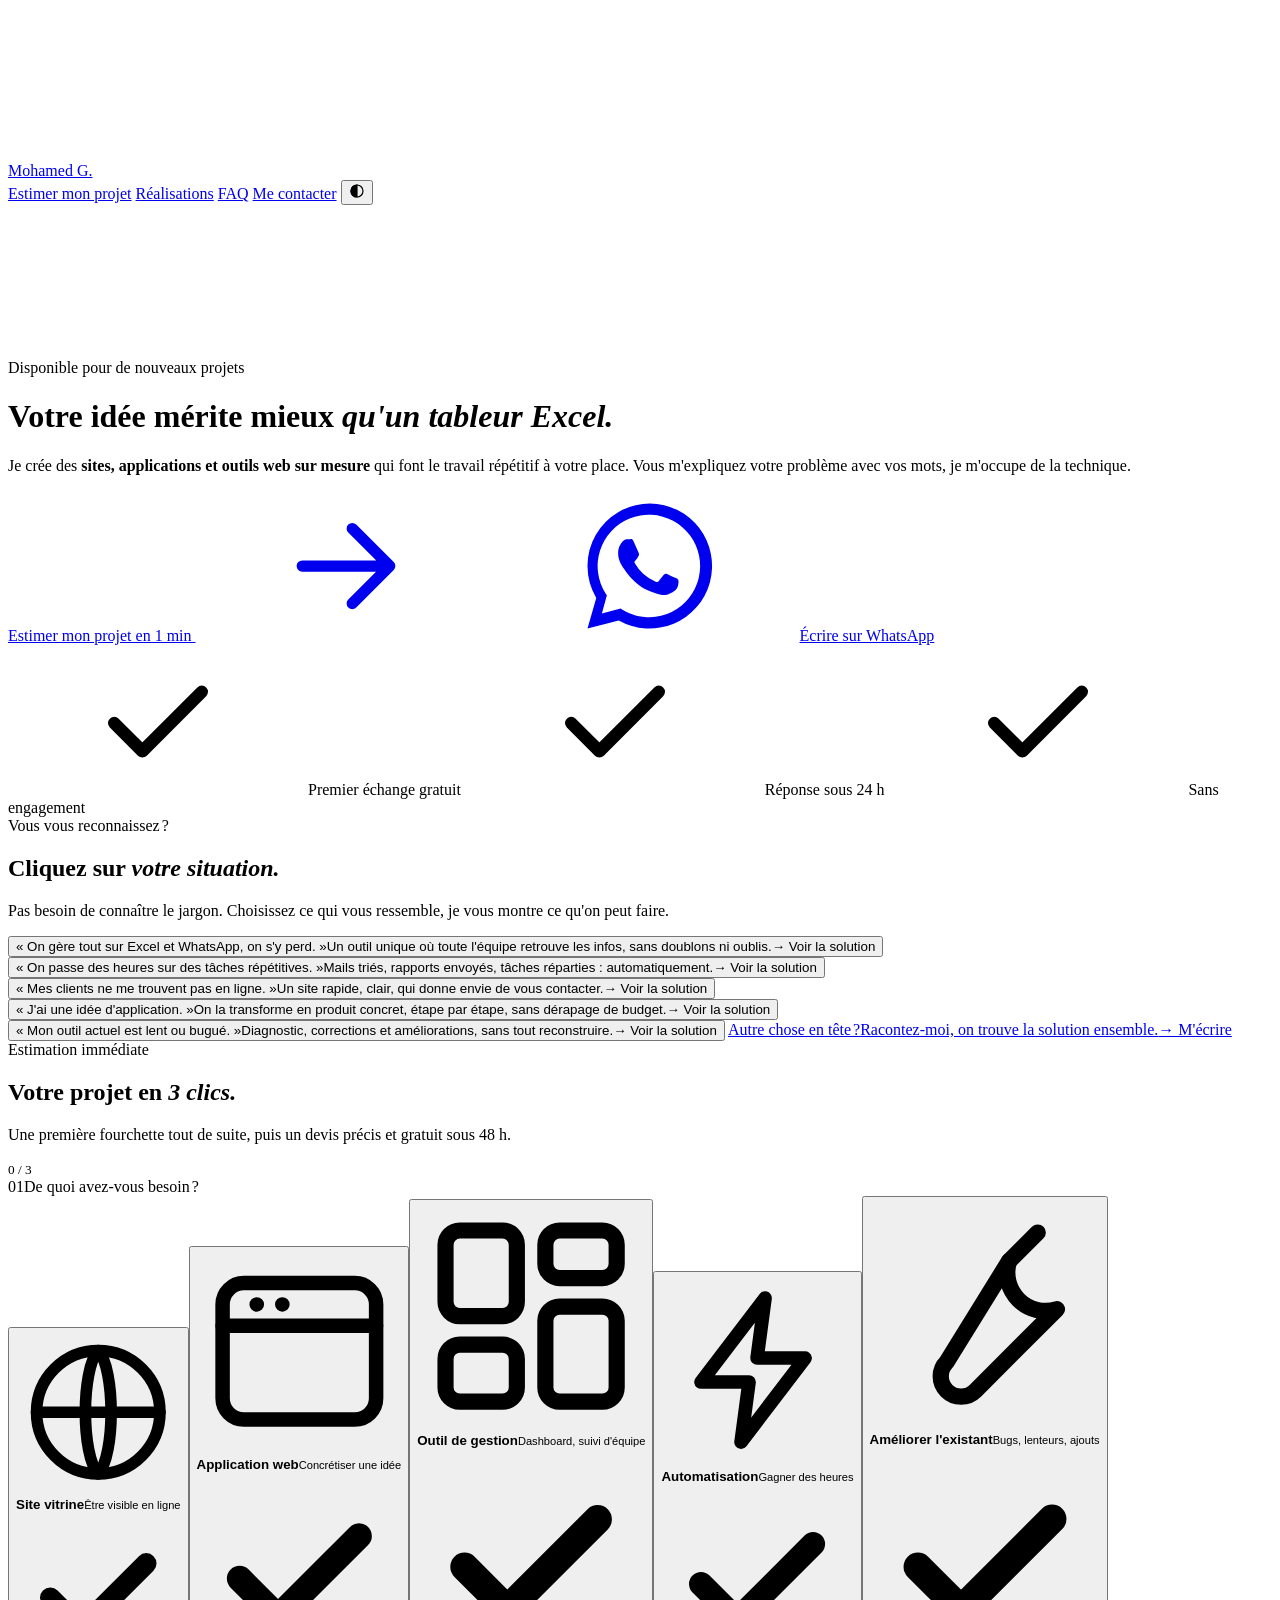
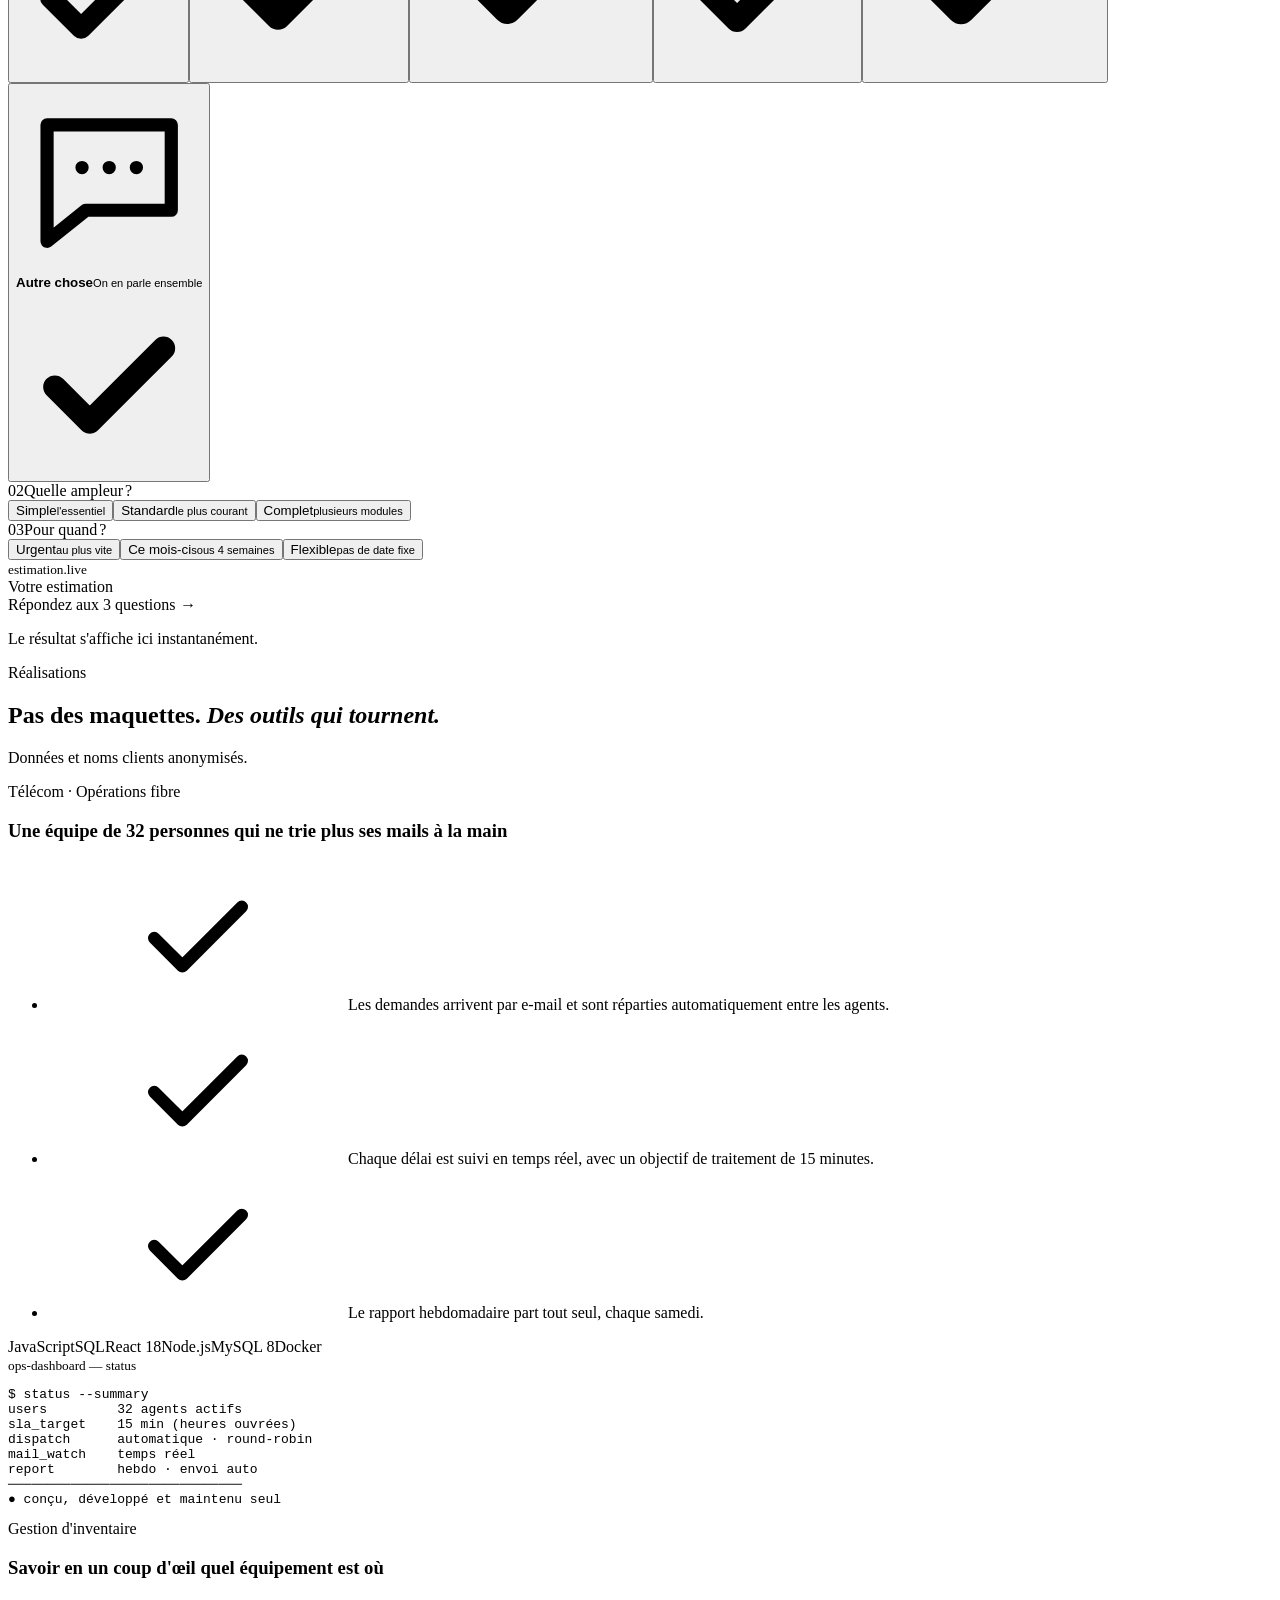
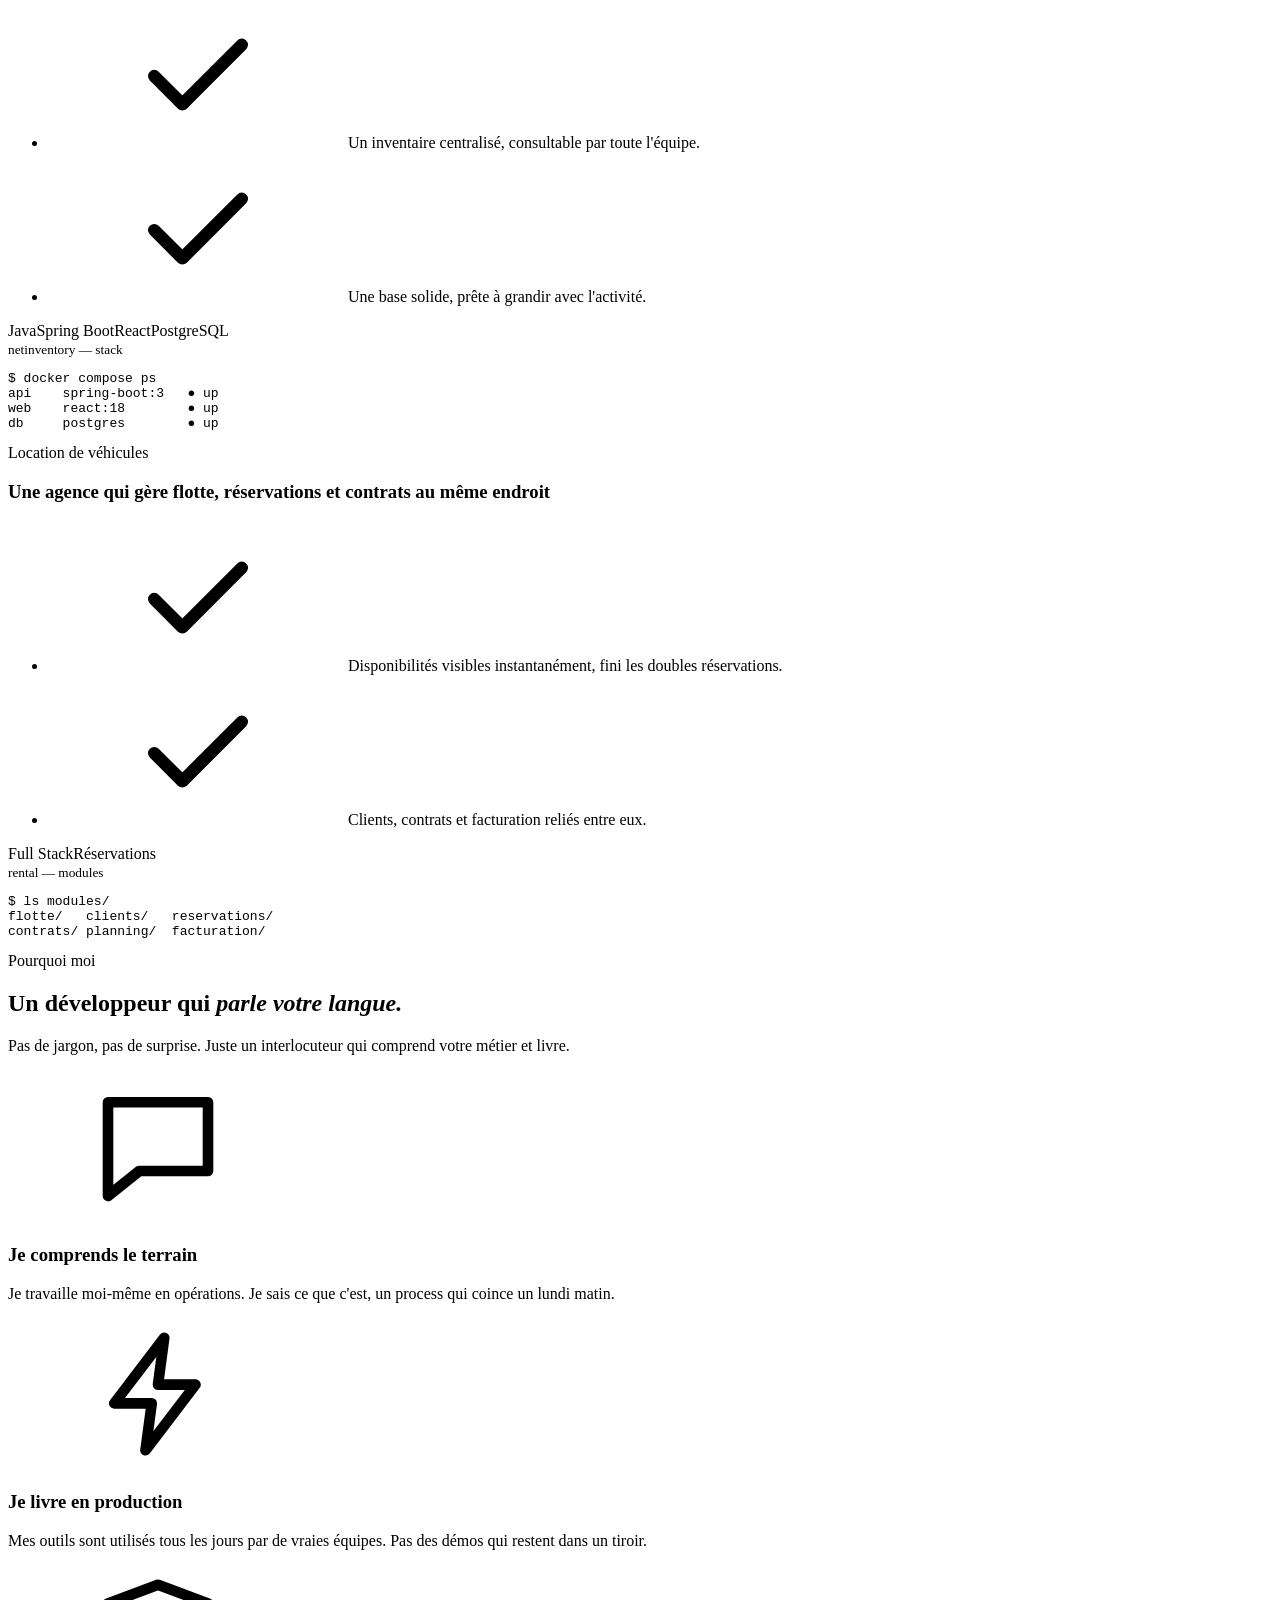
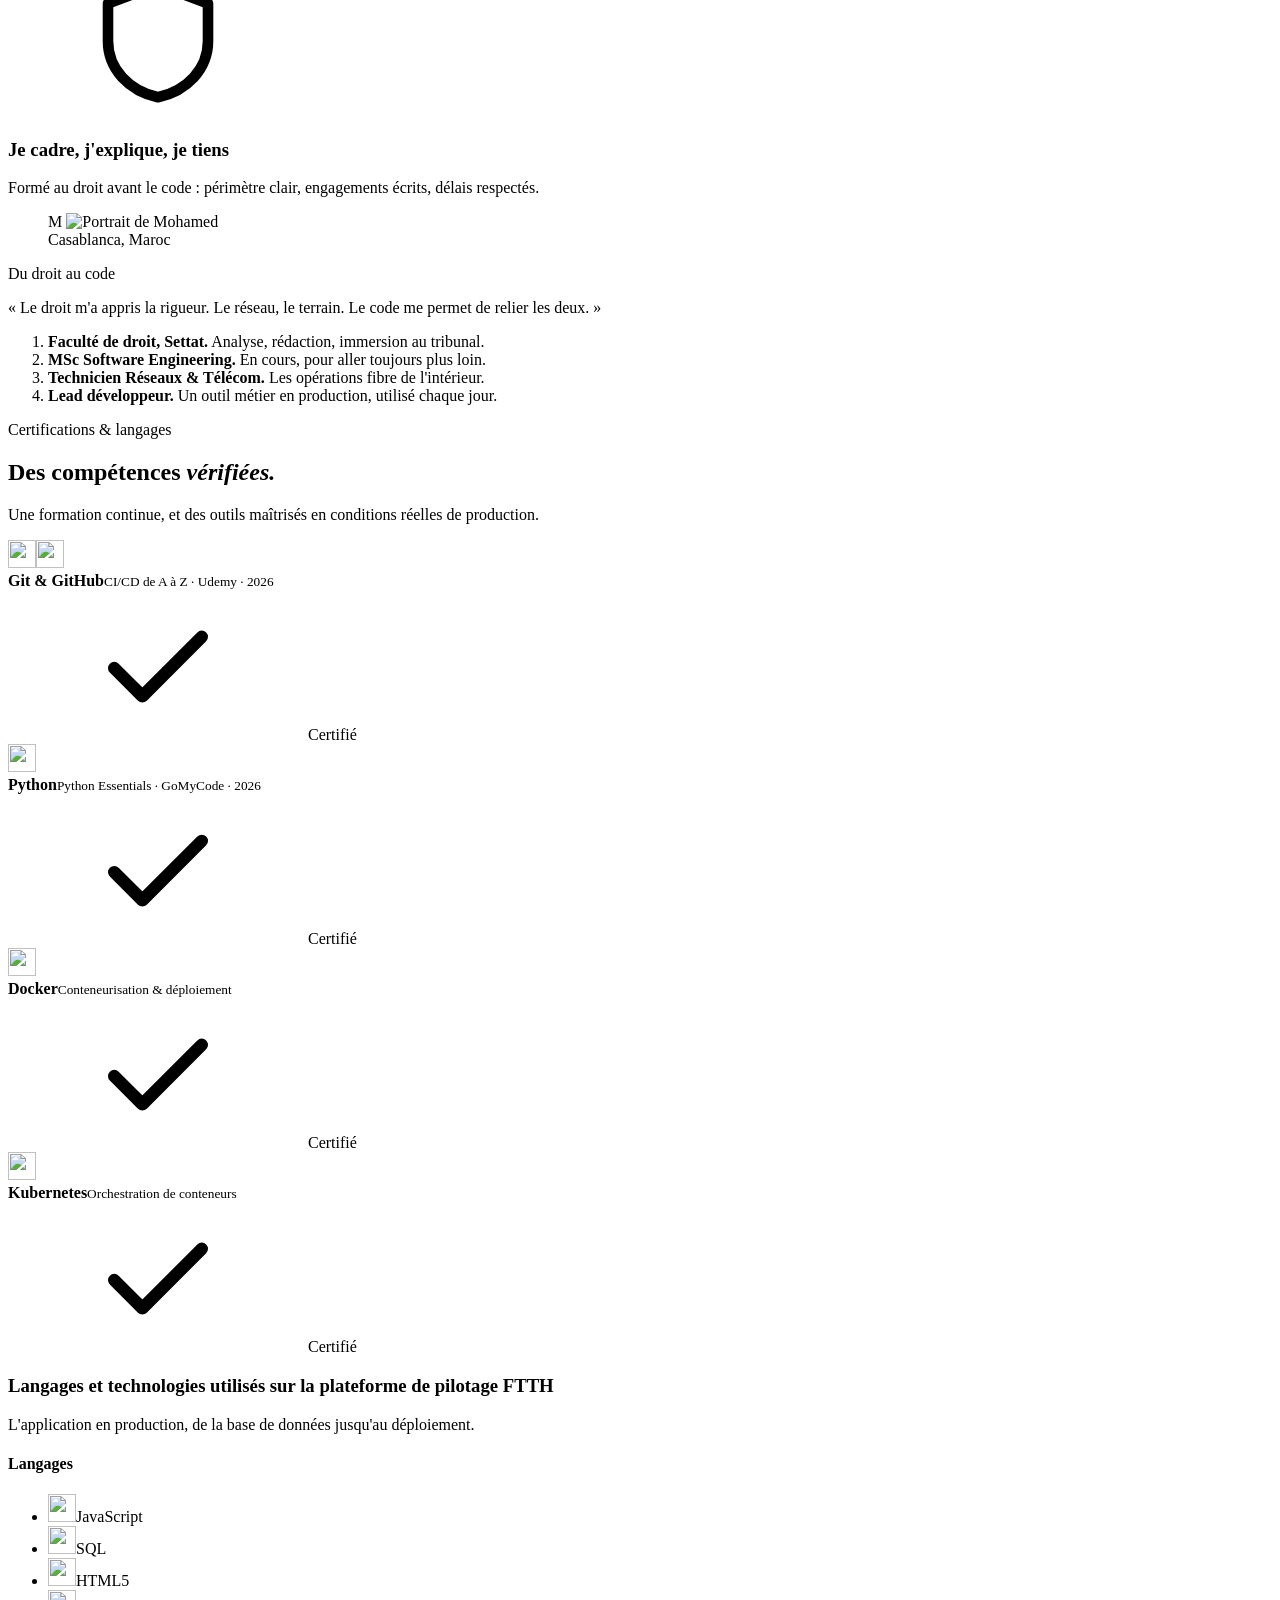
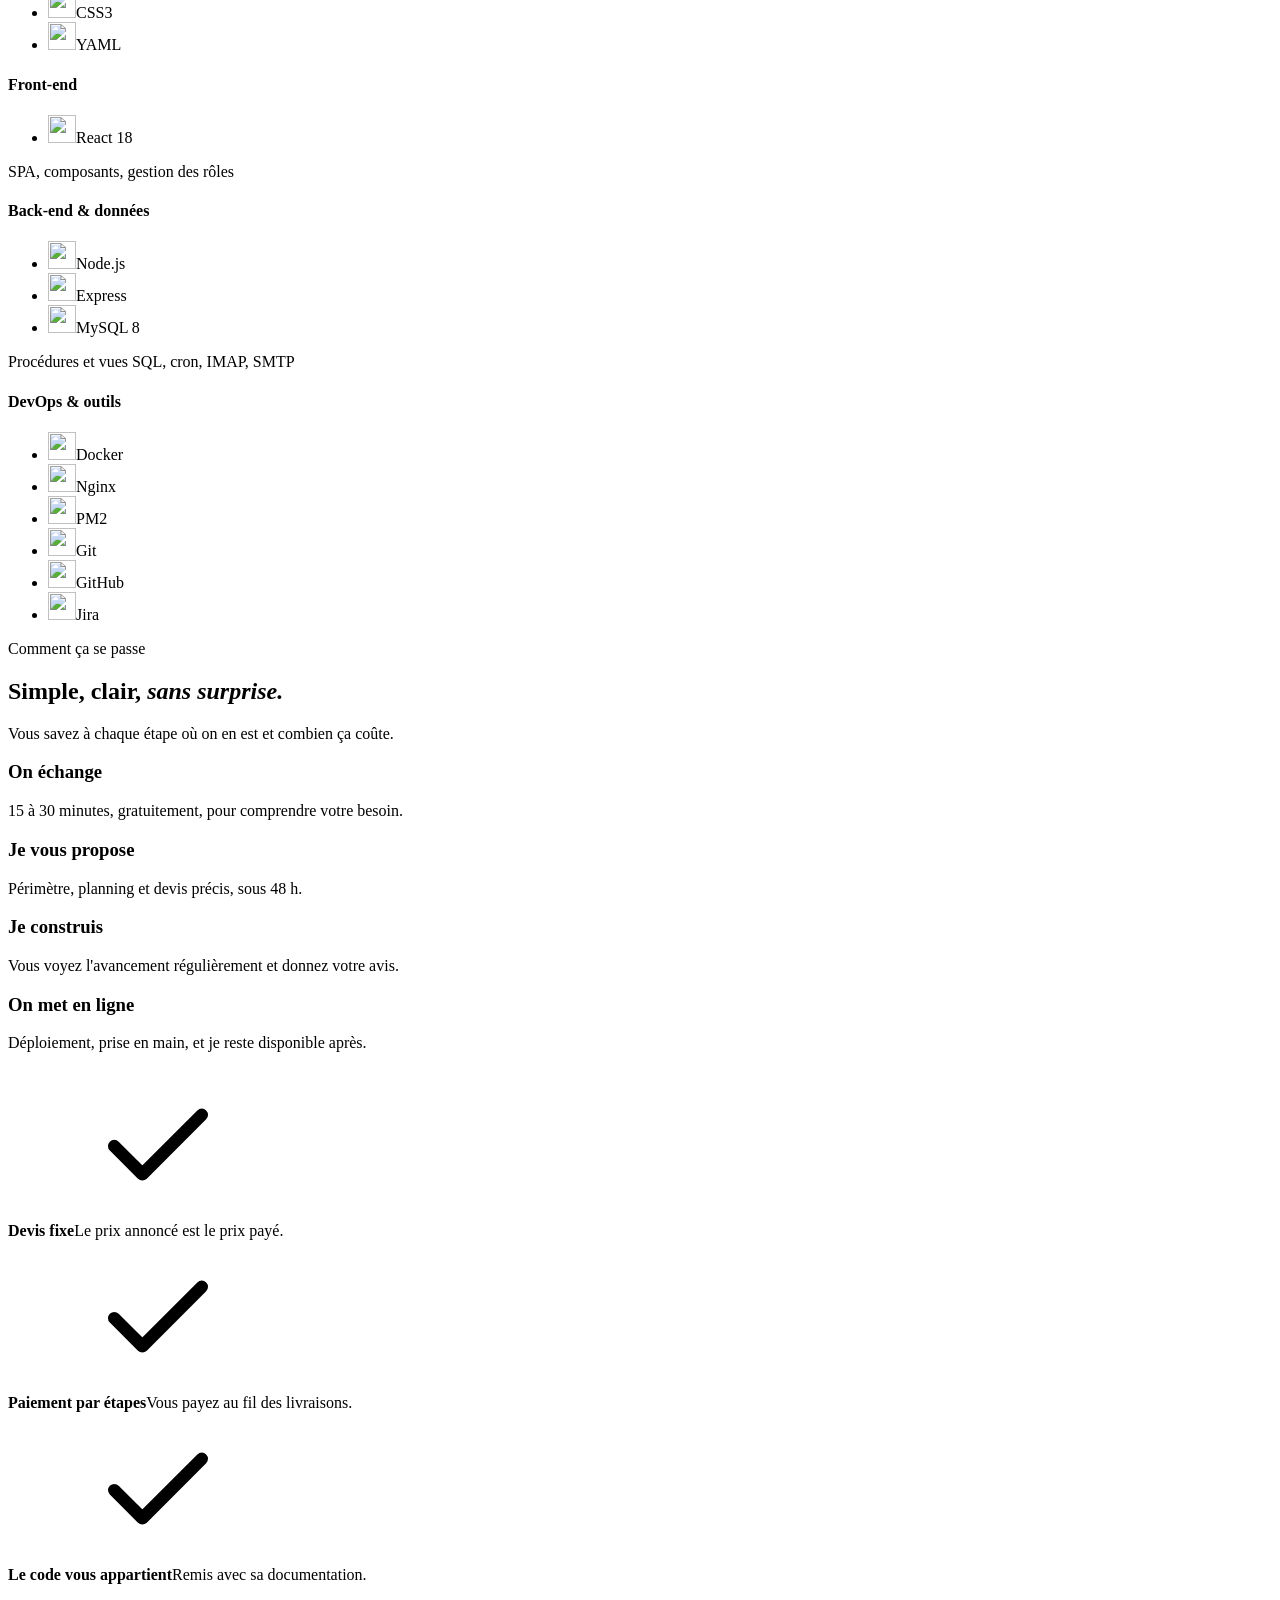
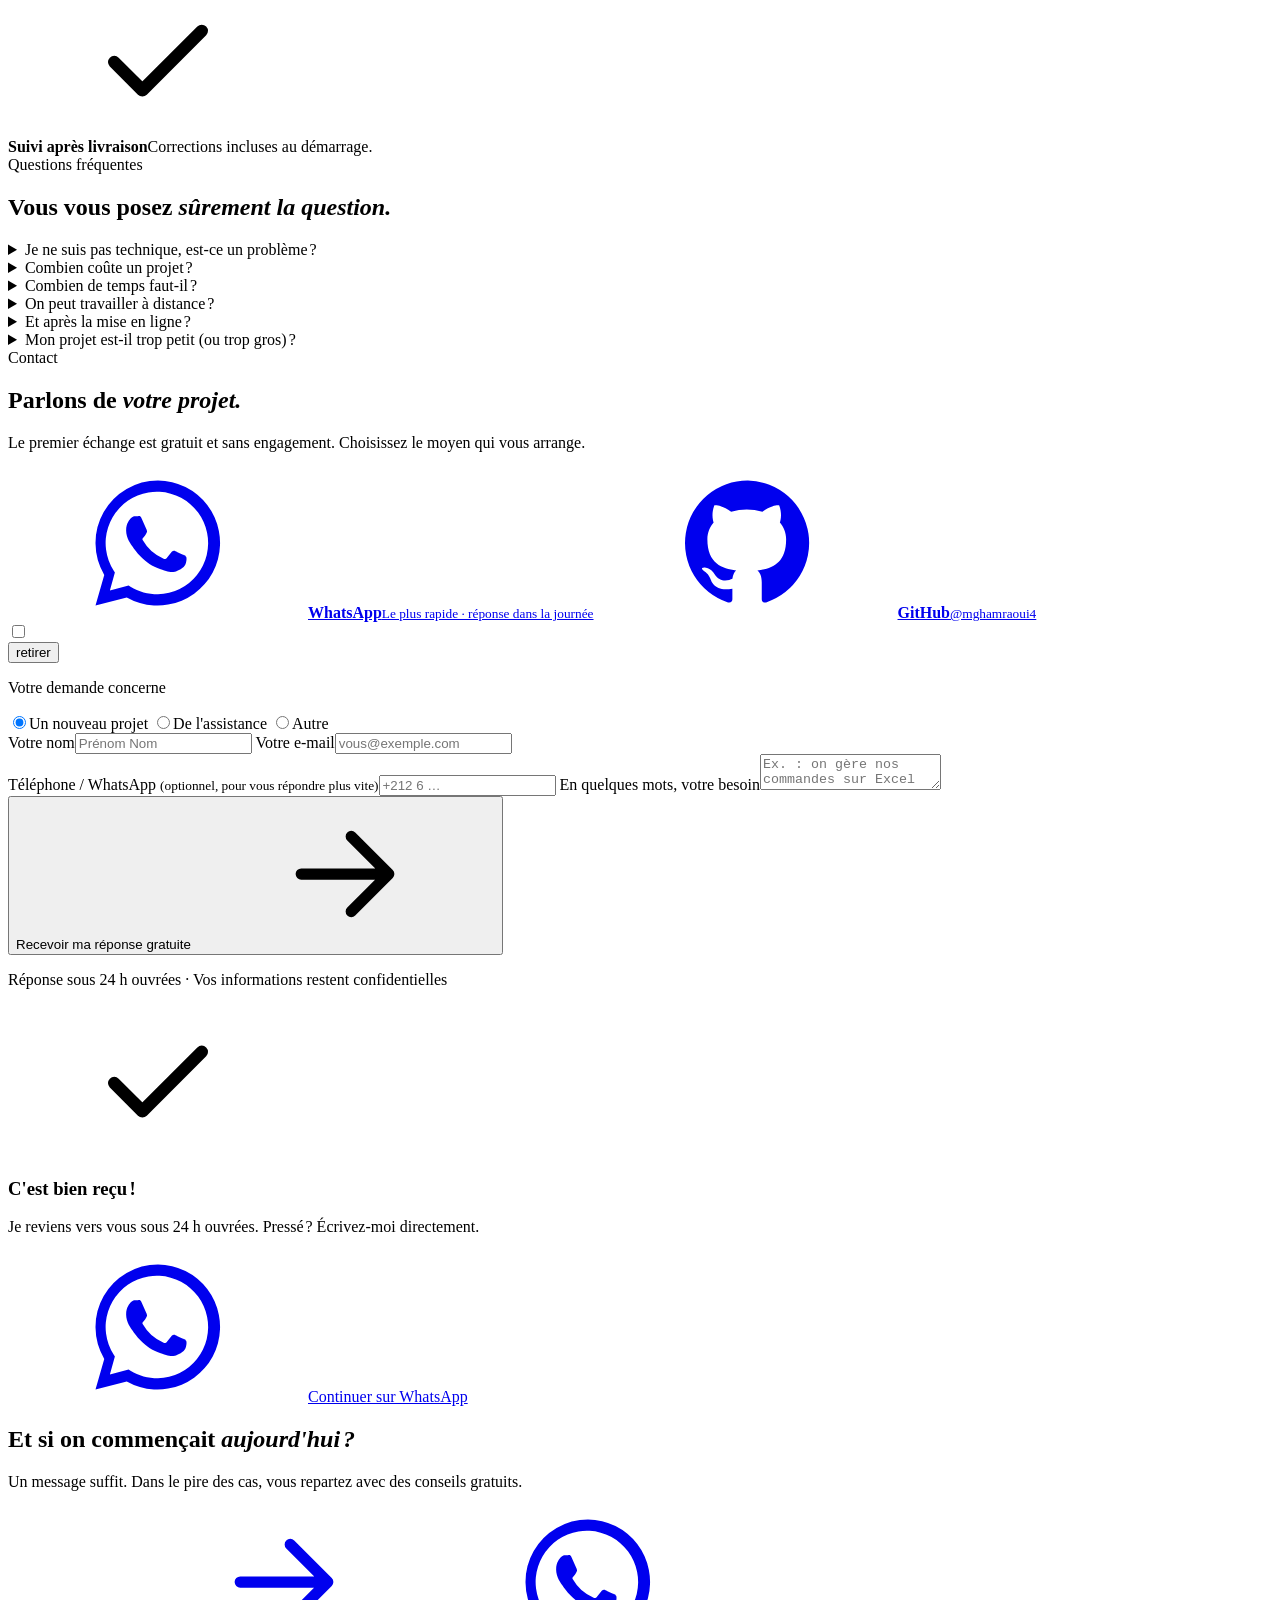
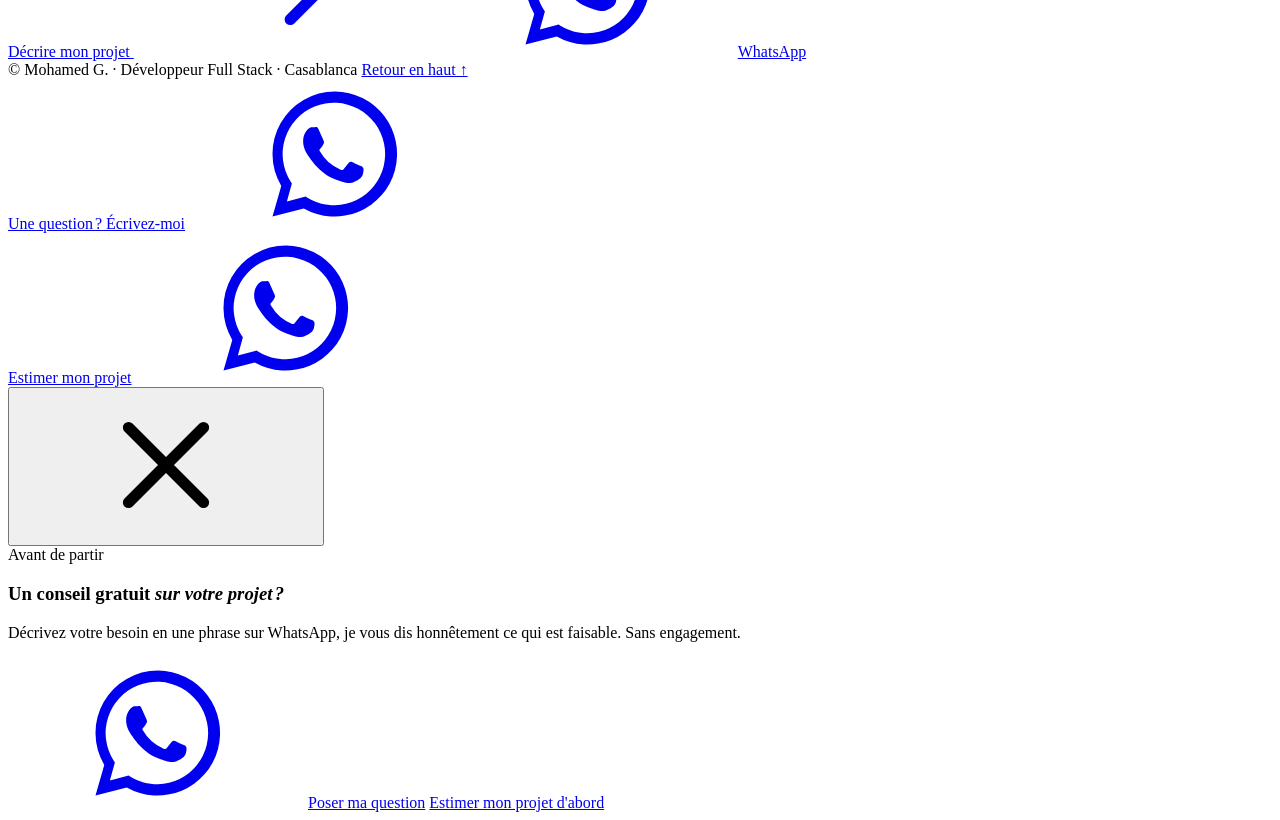
==== index.html @ 8cfbacee "Add files via upload" ====
<!doctype html>
<html lang="fr">
  <head>
    <meta charset="utf-8" />
    <meta name="viewport" content="width=device-width, initial-scale=1, viewport-fit=cover" />
    <title>Mohamed G. · Développeur Full Stack freelance à Casablanca</title>
    <meta
      name="description"
      content="Sites, applications et outils web sur mesure pour les entreprises et indépendants. Premier échange gratuit, estimation immédiate, réponse sous 24 h."
    />
    <meta name="author" content="Mohamed G." />
    <meta name="robots" content="index, follow" />
    <link rel="canonical" href="https://mghamraoui4.github.io/" />
    <meta name="theme-color" content="#0a0e1d" media="(prefers-color-scheme: dark)" />
    <meta name="theme-color" content="#f7f8fc" media="(prefers-color-scheme: light)" />

    <meta property="og:type" content="website" />
    <meta property="og:locale" content="fr_FR" />
    <meta property="og:url" content="https://mghamraoui4.github.io/" />
    <meta property="og:site_name" content="Mohamed G." />
    <meta property="og:title" content="Mohamed G. · Développeur Full Stack freelance" />
    <meta
      property="og:description"
      content="Sites, applications et outils web sur mesure. Estimez votre projet en 1 minute."
    />
    <meta property="og:image" content="https://mghamraoui4.github.io/img/og-image.jpg" />
    <meta property="og:image:width" content="1200" />
    <meta property="og:image:height" content="630" />
    <meta name="twitter:card" content="summary_large_image" />

    <link rel="icon" type="image/svg+xml" href="favicon.svg" />
    <link rel="apple-touch-icon" href="img/apple-touch-icon.png" />
    <link rel="preconnect" href="https://fonts.googleapis.com" />
    <link rel="preconnect" href="https://fonts.gstatic.com" crossorigin />
    <link
      rel="stylesheet"
      href="https://fonts.googleapis.com/css2?family=Geist:wght@300;400;500;600&family=Geist+Mono:wght@400;500&family=Instrument+Serif:ital@0;1&display=swap"
    />
    <link rel="stylesheet" href="css/styles.css" />

    <script type="application/ld+json">
      {
        "@context": "https://schema.org",
        "@type": "ProfessionalService",
        "name": "Mohamed G. · Développeur Full Stack",
        "url": "https://mghamraoui4.github.io/",
        "image": "https://mghamraoui4.github.io/img/og-image.jpg",
        "telephone": "+212708262334",
        "areaServed": "MA",
        "address": { "@type": "PostalAddress", "addressLocality": "Casablanca", "addressCountry": "MA" },
        "sameAs": ["https://github.com/mghamraoui4"],
        "knowsAbout": ["React", "Node.js", "MySQL", "Docker", "Kubernetes", "Python"]
      }
    </script>
  </head>
  <body>
    <svg class="sprite" aria-hidden="true">
      <symbol id="i-check" viewBox="0 0 24 24">
        <path
          d="M5 12.5l4.5 4.5L19 7.5"
          fill="none"
          stroke="currentColor"
          stroke-width="2"
          stroke-linecap="round"
          stroke-linejoin="round"
        />
      </symbol>
      <symbol id="i-arrow" viewBox="0 0 24 24">
        <path
          d="M5 12h14M13 6l6 6-6 6"
          fill="none"
          stroke="currentColor"
          stroke-width="1.8"
          stroke-linecap="round"
          stroke-linejoin="round"
        />
      </symbol>
      <symbol id="i-wa" viewBox="0 0 24 24">
        <path
          fill="currentColor"
          d="M12 2a10 10 0 0 0-8.6 15.1L2 22l5-1.3A10 10 0 1 0 12 2zm0 18.2c-1.6 0-3.1-.4-4.4-1.2l-.3-.2-3 .8.8-2.9-.2-.3A8.2 8.2 0 1 1 12 20.2zm4.5-6.1c-.2-.1-1.5-.7-1.7-.8-.2-.1-.4-.1-.6.1l-.8 1c-.1.2-.3.2-.5.1a6.7 6.7 0 0 1-3.3-2.9c-.3-.4.2-.4.6-1.3.1-.2 0-.3 0-.4l-.8-1.8c-.2-.5-.4-.4-.6-.4h-.5c-.2 0-.4.1-.6.3-.2.2-.8.8-.8 2s.8 2.3 1 2.5c.1.2 1.6 2.5 4 3.5 1.5.6 2 .7 2.8.6.4-.1 1.5-.6 1.7-1.2.2-.6.2-1.1.1-1.2l-.5-.4z"
        />
      </symbol>
      <symbol id="i-mail" viewBox="0 0 24 24">
        <path
          d="M3 6.5h18v11H3zM3 7l9 6.5L21 7"
          fill="none"
          stroke="currentColor"
          stroke-width="1.7"
          stroke-linejoin="round"
        />
      </symbol>
      <symbol id="i-cal" viewBox="0 0 24 24">
        <path
          d="M4 6h16v14H4zM4 10h16M8 3v5M16 3v5"
          fill="none"
          stroke="currentColor"
          stroke-width="1.7"
          stroke-linecap="round"
        />
      </symbol>
      <symbol id="i-gh" viewBox="0 0 24 24">
        <path
          fill="currentColor"
          d="M12 2a10 10 0 0 0-3.2 19.5c.5.1.7-.2.7-.5v-1.7c-2.8.6-3.4-1.3-3.4-1.3-.4-1.2-1.1-1.5-1.1-1.5-.9-.6.1-.6.1-.6 1 .1 1.5 1 1.5 1 .9 1.5 2.3 1.1 2.9.8.1-.6.3-1.1.6-1.3-2.2-.3-4.6-1.1-4.6-5 0-1.1.4-2 1-2.7-.1-.3-.4-1.3.1-2.7 0 0 .8-.3 2.7 1a9.4 9.4 0 0 1 5 0c1.9-1.3 2.7-1 2.7-1 .5 1.4.2 2.4.1 2.7.6.7 1 1.6 1 2.7 0 3.9-2.3 4.7-4.6 5 .4.3.7.9.7 1.9V21c0 .3.2.6.7.5A10 10 0 0 0 12 2z"
        />
      </symbol>
      <symbol id="i-bolt" viewBox="0 0 24 24">
        <path
          d="M13 3L5 13.5h6L10 21l8-10.5h-6z"
          fill="none"
          stroke="currentColor"
          stroke-width="1.7"
          stroke-linejoin="round"
        />
      </symbol>
      <symbol id="i-talk" viewBox="0 0 24 24">
        <path
          d="M4 5h16v11H9l-5 4z"
          fill="none"
          stroke="currentColor"
          stroke-width="1.7"
          stroke-linejoin="round"
        />
      </symbol>
      <symbol id="i-shield" viewBox="0 0 24 24">
        <path
          d="M12 3l8 3v6c0 4.5-3.4 8-8 9-4.6-1-8-4.5-8-9V6z"
          fill="none"
          stroke="currentColor"
          stroke-width="1.7"
          stroke-linejoin="round"
        />
      </symbol>
      <symbol id="i-x" viewBox="0 0 24 24">
        <path d="M6 6l12 12M18 6L6 18" stroke="currentColor" stroke-width="1.8" stroke-linecap="round" />
      </symbol>
    </svg>

    <nav id="nav">
      <div class="wrap">
        <a href="#top" class="logo"><span class="dot"></span>Mohamed&nbsp;G.</a>
        <div class="nav-links">
          <a href="#estimer" class="hide-m">Estimer mon projet</a>
          <a href="#projets" class="hide-m">Réalisations</a>
          <a href="#faq" class="hide-m">FAQ</a>
          <a href="#contact" class="pill">Me contacter</a>
          <button class="theme" id="theme" aria-label="Changer de thème">
            <svg
              width="16"
              height="16"
              viewBox="0 0 24 24"
              fill="none"
              stroke="currentColor"
              stroke-width="1.8"
            >
              <circle cx="12" cy="12" r="9" />
              <path d="M12 3a9 9 0 0 0 0 18z" fill="currentColor" />
            </svg>
          </button>
        </div>
      </div>
    </nav>

    <!-- HERO -->
    <header class="hero" id="top">
      <canvas id="fiber" aria-hidden="true"></canvas>
      <div class="wrap">
        <div class="status reveal">
          <span class="dot"></span><span id="live">Disponible pour de nouveaux projets</span>
        </div>
        <h1 class="reveal">Votre idée mérite mieux <em>qu'un tableur Excel.</em></h1>
        <p class="lede reveal">
          Je crée des <strong>sites, applications et outils web sur mesure</strong> qui font le travail
          répétitif à votre place. Vous m'expliquez votre problème avec vos mots, je m'occupe de la technique.
        </p>
        <div class="actions reveal">
          <a href="#estimer" class="btn primary"
            >Estimer mon projet en 1 min <svg class="i arr"><use href="#i-arrow" /></svg
          ></a>
          <a href="#" class="btn wa js-wa"
            ><svg class="i"><use href="#i-wa" /></svg>Écrire sur WhatsApp</a
          >
        </div>
        <div class="reassure reveal">
          <span
            ><svg class="i"><use href="#i-check" /></svg>Premier échange gratuit</span
          >
          <span
            ><svg class="i"><use href="#i-check" /></svg>Réponse sous 24 h</span
          >
          <span
            ><svg class="i"><use href="#i-check" /></svg>Sans engagement</span
          >
        </div>
      </div>
    </header>

    <main>
      <!-- PAINS -->
      <section id="besoin">
        <div class="wrap">
          <div class="label mono reveal">Vous vous reconnaissez ?</div>
          <h2 class="reveal">Cliquez sur <em>votre situation.</em></h2>
          <p class="sub reveal">
            Pas besoin de connaître le jargon. Choisissez ce qui vous ressemble, je vous montre ce qu'on peut
            faire.
          </p>
          <div class="pains">
            <button class="pain reveal" data-need="backoffice">
              <span class="q">« On gère tout sur Excel et WhatsApp, on s'y perd. »</span
              ><span class="a"
                >Un outil unique où toute l'équipe retrouve les infos, sans doublons ni oublis.</span
              ><span class="go">→ Voir la solution</span>
            </button>
            <button class="pain reveal" data-need="auto">
              <span class="q">« On passe des heures sur des tâches répétitives. »</span
              ><span class="a">Mails triés, rapports envoyés, tâches réparties : automatiquement.</span
              ><span class="go">→ Voir la solution</span>
            </button>
            <button class="pain reveal" data-need="site">
              <span class="q">« Mes clients ne me trouvent pas en ligne. »</span
              ><span class="a">Un site rapide, clair, qui donne envie de vous contacter.</span
              ><span class="go">→ Voir la solution</span>
            </button>
            <button class="pain reveal" data-need="app">
              <span class="q">« J'ai une idée d'application. »</span
              ><span class="a"
                >On la transforme en produit concret, étape par étape, sans dérapage de budget.</span
              ><span class="go">→ Voir la solution</span>
            </button>
            <button class="pain reveal" data-need="fix">
              <span class="q">« Mon outil actuel est lent ou bugué. »</span
              ><span class="a">Diagnostic, corrections et améliorations, sans tout reconstruire.</span
              ><span class="go">→ Voir la solution</span>
            </button>
            <a class="pain last reveal" href="#contact"
              ><span class="q">Autre chose en tête ?</span
              ><span class="a">Racontez-moi, on trouve la solution ensemble.</span
              ><span class="go">→ M'écrire</span></a
            >
          </div>
        </div>
      </section>

      <!-- CONFIGURATOR -->
      <section id="estimer" class="alt">
        <div class="wrap">
          <div class="label mono reveal">Estimation immédiate</div>
          <h2 class="reveal">Votre projet en <em>3 clics.</em></h2>
          <p class="sub reveal">
            Une première fourchette tout de suite, puis un devis précis et gratuit sous 48 h.
          </p>
          <div class="config">
            <div class="panel reveal">
              <div class="prog">
                <div class="prog-track"><span id="progbar"></span></div>
                <small id="progtxt">0 / 3</small>
              </div>
              <div class="q-step">
                <div class="q-title"><span class="n mono">01</span>De quoi avez-vous besoin ?</div>
                <div class="opts cards" data-key="need" role="group">
                  <button class="opt" data-v="site" aria-pressed="false">
                    <span class="ico"
                      ><svg
                        class="i"
                        viewBox="0 0 24 24"
                        fill="none"
                        stroke="currentColor"
                        stroke-width="1.7"
                        stroke-linecap="round"
                        stroke-linejoin="round"
                      >
                        <circle cx="12" cy="12" r="9" />
                        <path
                          d="M3 12h18M12 3c2.5 2.7 2.5 15.3 0 18M12 3c-2.5 2.7-2.5 15.3 0 18"
                        /></svg></span
                    ><span><b>Site vitrine</b><small>Être visible en ligne</small></span
                    ><span class="tick"
                      ><svg viewBox="0 0 24 24">
                        <path
                          d="M5 12.5l4.5 4.5L19 7.5"
                          fill="none"
                          stroke="currentColor"
                          stroke-width="3"
                          stroke-linecap="round"
                          stroke-linejoin="round"
                        /></svg
                    ></span></button
                  ><button class="opt" data-v="app" aria-pressed="false">
                    <span class="ico"
                      ><svg
                        class="i"
                        viewBox="0 0 24 24"
                        fill="none"
                        stroke="currentColor"
                        stroke-width="1.7"
                        stroke-linecap="round"
                        stroke-linejoin="round"
                      >
                        <rect x="3" y="4" width="18" height="16" rx="2.5" />
                        <path d="M3 9h18M7 6.5h.01M10 6.5h.01" /></svg></span
                    ><span><b>Application web</b><small>Concrétiser une idée</small></span
                    ><span class="tick"
                      ><svg viewBox="0 0 24 24">
                        <path
                          d="M5 12.5l4.5 4.5L19 7.5"
                          fill="none"
                          stroke="currentColor"
                          stroke-width="3"
                          stroke-linecap="round"
                          stroke-linejoin="round"
                        /></svg
                    ></span></button
                  ><button class="opt" data-v="backoffice" aria-pressed="false">
                    <span class="ico"
                      ><svg
                        class="i"
                        viewBox="0 0 24 24"
                        fill="none"
                        stroke="currentColor"
                        stroke-width="1.7"
                        stroke-linecap="round"
                        stroke-linejoin="round"
                      >
                        <rect x="3" y="3" width="7.5" height="9" rx="1.5" />
                        <rect x="13.5" y="3" width="7.5" height="5" rx="1.5" />
                        <rect x="13.5" y="11" width="7.5" height="10" rx="1.5" />
                        <rect x="3" y="15" width="7.5" height="6" rx="1.5" /></svg></span
                    ><span><b>Outil de gestion</b><small>Dashboard, suivi d'équipe</small></span
                    ><span class="tick"
                      ><svg viewBox="0 0 24 24">
                        <path
                          d="M5 12.5l4.5 4.5L19 7.5"
                          fill="none"
                          stroke="currentColor"
                          stroke-width="3"
                          stroke-linecap="round"
                          stroke-linejoin="round"
                        /></svg
                    ></span></button
                  ><button class="opt" data-v="auto" aria-pressed="false">
                    <span class="ico"
                      ><svg
                        class="i"
                        viewBox="0 0 24 24"
                        fill="none"
                        stroke="currentColor"
                        stroke-width="1.7"
                        stroke-linecap="round"
                        stroke-linejoin="round"
                      >
                        <path d="M13 3L5 13.5h6L10 21l8-10.5h-6z" /></svg></span
                    ><span><b>Automatisation</b><small>Gagner des heures</small></span
                    ><span class="tick"
                      ><svg viewBox="0 0 24 24">
                        <path
                          d="M5 12.5l4.5 4.5L19 7.5"
                          fill="none"
                          stroke="currentColor"
                          stroke-width="3"
                          stroke-linecap="round"
                          stroke-linejoin="round"
                        /></svg
                    ></span></button
                  ><button class="opt" data-v="fix" aria-pressed="false">
                    <span class="ico"
                      ><svg
                        class="i"
                        viewBox="0 0 24 24"
                        fill="none"
                        stroke="currentColor"
                        stroke-width="1.7"
                        stroke-linecap="round"
                        stroke-linejoin="round"
                      >
                        <path d="M14.5 6.5a4 4 0 0 0 5 5l-8.5 8.5a2.1 2.1 0 0 1-3-3z" />
                        <path d="M14.5 6.5l3-3" /></svg></span
                    ><span><b>Améliorer l'existant</b><small>Bugs, lenteurs, ajouts</small></span
                    ><span class="tick"
                      ><svg viewBox="0 0 24 24">
                        <path
                          d="M5 12.5l4.5 4.5L19 7.5"
                          fill="none"
                          stroke="currentColor"
                          stroke-width="3"
                          stroke-linecap="round"
                          stroke-linejoin="round"
                        /></svg
                    ></span></button
                  ><button class="opt" data-v="other" aria-pressed="false">
                    <span class="ico"
                      ><svg
                        class="i"
                        viewBox="0 0 24 24"
                        fill="none"
                        stroke="currentColor"
                        stroke-width="1.7"
                        stroke-linecap="round"
                        stroke-linejoin="round"
                      >
                        <path d="M4 5h16v11H9l-5 4z" />
                        <path d="M8.5 10.5h.01M12 10.5h.01M15.5 10.5h.01" /></svg></span
                    ><span><b>Autre chose</b><small>On en parle ensemble</small></span
                    ><span class="tick"
                      ><svg viewBox="0 0 24 24">
                        <path
                          d="M5 12.5l4.5 4.5L19 7.5"
                          fill="none"
                          stroke="currentColor"
                          stroke-width="3"
                          stroke-linecap="round"
                          stroke-linejoin="round"
                        /></svg
                    ></span>
                  </button>
                </div>
              </div>
              <div class="q-step">
                <div class="q-title"><span class="n mono">02</span>Quelle ampleur ?</div>
                <div class="opts seg" data-key="size" role="group">
                  <button class="opt" data-v="s" aria-pressed="false">Simple<small>l'essentiel</small></button
                  ><button class="opt" data-v="m" aria-pressed="false">
                    Standard<small>le plus courant</small></button
                  ><button class="opt" data-v="l" aria-pressed="false">
                    Complet<small>plusieurs modules</small>
                  </button>
                </div>
              </div>
              <div class="q-step">
                <div class="q-title"><span class="n mono">03</span>Pour quand ?</div>
                <div class="opts seg" data-key="when" role="group">
                  <button class="opt" data-v="urgent" aria-pressed="false">
                    Urgent<small>au plus vite</small></button
                  ><button class="opt" data-v="month" aria-pressed="false">
                    Ce mois-ci<small>sous 4 semaines</small></button
                  ><button class="opt" data-v="flex" aria-pressed="false">
                    Flexible<small>pas de date fixe</small>
                  </button>
                </div>
              </div>
            </div>
            <div class="result reveal" aria-live="polite">
              <div class="result-bar"><i></i><i></i><i></i><small>estimation.live</small></div>
              <div class="result-body" id="result">
                <div class="k">Votre estimation</div>
                <div class="big empty">Répondez aux 3 questions <em>→</em></div>
                <p class="empty">Le résultat s'affiche ici instantanément.</p>
              </div>
            </div>
          </div>
        </div>
      </section>

      <!-- PROJECTS -->
      <section id="projets">
        <div class="wrap">
          <div class="label mono reveal">Réalisations</div>
          <h2 class="reveal">Pas des maquettes. <em>Des outils qui tournent.</em></h2>
          <p class="sub reveal">Données et noms clients anonymisés.</p>

          <div class="project reveal">
            <div>
              <div class="meta mono">Télécom · Opérations fibre</div>
              <h3>Une équipe de 32 personnes qui ne trie plus ses mails à la main</h3>
              <ul class="wins">
                <li>
                  <svg class="i"><use href="#i-check" /></svg
                  ><span
                    >Les demandes arrivent par e-mail et sont réparties automatiquement entre les
                    agents.</span
                  >
                </li>
                <li>
                  <svg class="i"><use href="#i-check" /></svg
                  ><span
                    >Chaque délai est suivi en temps réel, avec un objectif de traitement de 15 minutes.</span
                  >
                </li>
                <li>
                  <svg class="i"><use href="#i-check" /></svg
                  ><span>Le rapport hebdomadaire part tout seul, chaque samedi.</span>
                </li>
              </ul>
              <div class="tags">
                <span class="tag">JavaScript</span><span class="tag">SQL</span
                ><span class="tag">React 18</span><span class="tag">Node.js</span
                ><span class="tag">MySQL 8</span><span class="tag">Docker</span>
              </div>
            </div>
            <div class="term" role="img" aria-label="Indicateurs du projet">
              <div class="term-bar"><i></i><i></i><i></i><small>ops-dashboard — status</small></div>
              <pre><span class="d">$</span> status --summary
<span class="k">users</span>         32 agents actifs
<span class="k">sla_target</span>    15 min (heures ouvrées)
<span class="k">dispatch</span>      automatique · round-robin
<span class="k">mail_watch</span>    temps réel
<span class="k">report</span>        hebdo · envoi auto
<span class="d">──────────────────────────────</span>
<span class="w">●</span> conçu, développé et maintenu seul</pre>
            </div>
          </div>

          <div class="project reveal">
            <div>
              <div class="meta mono">Gestion d'inventaire</div>
              <h3>Savoir en un coup d'œil quel équipement est où</h3>
              <ul class="wins">
                <li>
                  <svg class="i"><use href="#i-check" /></svg
                  ><span>Un inventaire centralisé, consultable par toute l'équipe.</span>
                </li>
                <li>
                  <svg class="i"><use href="#i-check" /></svg
                  ><span>Une base solide, prête à grandir avec l'activité.</span>
                </li>
              </ul>
              <div class="tags">
                <span class="tag">Java</span><span class="tag">Spring Boot</span><span class="tag">React</span
                ><span class="tag">PostgreSQL</span>
              </div>
            </div>
            <div class="term" role="img" aria-label="Architecture du projet">
              <div class="term-bar"><i></i><i></i><i></i><small>netinventory — stack</small></div>
              <pre><span class="d">$</span> docker compose ps
<span class="k">api</span>    spring-boot:3   <span class="w">●</span> up
<span class="k">web</span>    react:18        <span class="w">●</span> up
<span class="k">db</span>     postgres        <span class="w">●</span> up</pre>
            </div>
          </div>

          <div class="project reveal">
            <div>
              <div class="meta mono">Location de véhicules</div>
              <h3>Une agence qui gère flotte, réservations et contrats au même endroit</h3>
              <ul class="wins">
                <li>
                  <svg class="i"><use href="#i-check" /></svg
                  ><span>Disponibilités visibles instantanément, fini les doubles réservations.</span>
                </li>
                <li>
                  <svg class="i"><use href="#i-check" /></svg
                  ><span>Clients, contrats et facturation reliés entre eux.</span>
                </li>
              </ul>
              <div class="tags"><span class="tag">Full Stack</span><span class="tag">Réservations</span></div>
            </div>
            <div class="term" role="img" aria-label="Modules du projet">
              <div class="term-bar"><i></i><i></i><i></i><small>rental — modules</small></div>
              <pre><span class="d">$</span> ls modules/
<span class="k">flotte/</span>   <span class="k">clients/</span>   <span class="k">reservations/</span>
<span class="k">contrats/</span> <span class="k">planning/</span>  <span class="k">facturation/</span></pre>
            </div>
          </div>
        </div>
      </section>

      <!-- WHY -->
      <section class="alt">
        <div class="wrap">
          <div class="label mono reveal">Pourquoi moi</div>
          <h2 class="reveal">Un développeur qui <em>parle votre langue.</em></h2>
          <p class="sub reveal">
            Pas de jargon, pas de surprise. Juste un interlocuteur qui comprend votre métier et livre.
          </p>
          <div class="why reveal">
            <div>
              <div class="ic">
                <svg class="i"><use href="#i-talk" /></svg>
              </div>
              <h3>Je comprends le terrain</h3>
              <p>
                Je travaille moi-même en opérations. Je sais ce que c'est, un process qui coince un lundi
                matin.
              </p>
            </div>
            <div>
              <div class="ic">
                <svg class="i"><use href="#i-bolt" /></svg>
              </div>
              <h3>Je livre en production</h3>
              <p>
                Mes outils sont utilisés tous les jours par de vraies équipes. Pas des démos qui restent dans
                un tiroir.
              </p>
            </div>
            <div>
              <div class="ic">
                <svg class="i"><use href="#i-shield" /></svg>
              </div>
              <h3>Je cadre, j'explique, je tiens</h3>
              <p>Formé au droit avant le code : périmètre clair, engagements écrits, délais respectés.</p>
            </div>
          </div>
        </div>
      </section>

      <!-- STORY -->
      <section id="parcours">
        <div class="wrap">
          <div class="story">
            <figure class="portrait reveal">
              <span class="ml">M</span>
              <picture
                ><source srcset="img/photo.webp" type="image/webp" />
                <img
                  src="img/photo.jpg"
                  alt="Portrait de Mohamed"
                  width="775"
                  height="775"
                  loading="lazy"
                  decoding="async"
              /></picture>
              <figcaption>Casablanca, Maroc</figcaption>
            </figure>
            <div>
              <div class="label mono reveal">Du droit au code</div>
              <p class="quote reveal">
                « Le droit m'a appris la rigueur. Le réseau, le terrain.
                <span>Le code me permet de relier les deux.</span> »
              </p>
              <ol class="timeline">
                <li class="reveal">
                  <b>Faculté de droit, Settat.</b> <span>Analyse, rédaction, immersion au tribunal.</span>
                </li>
                <li class="reveal">
                  <b>MSc Software Engineering.</b> <span>En cours, pour aller toujours plus loin.</span>
                </li>
                <li class="reveal">
                  <b>Technicien Réseaux &amp; Télécom.</b> <span>Les opérations fibre de l'intérieur.</span>
                </li>
                <li class="reveal">
                  <b>Lead développeur.</b> <span>Un outil métier en production, utilisé chaque jour.</span>
                </li>
              </ol>
            </div>
          </div>
        </div>
      </section>

      <!-- CERTIFICATIONS -->
      <section id="certifications" class="alt">
        <div class="wrap">
          <div class="label mono reveal">Certifications &amp; langages</div>
          <h2 class="reveal">Des compétences <em>vérifiées.</em></h2>
          <p class="sub reveal">
            Une formation continue, et des outils maîtrisés en conditions réelles de production.
          </p>
          <div class="certs">
            <div class="cert reveal">
              <div class="badge duo">
                <img class="lg" src="img/stack/git.svg" alt="" width="28" height="28" loading="lazy" /><img
                  class="lg mono"
                  src="img/stack/github.svg"
                  alt=""
                  width="28"
                  height="28"
                  loading="lazy"
                />
              </div>
              <div><b>Git &amp; GitHub</b><small>CI/CD de A à Z · Udemy · 2026</small></div>
              <span class="ok"
                ><svg class="i i-sm" aria-hidden="true"><use href="#i-check" /></svg>Certifié</span
              >
            </div>
            <div class="cert reveal">
              <div class="badge">
                <img class="lg" src="img/stack/python.svg" alt="" width="28" height="28" loading="lazy" />
              </div>
              <div><b>Python</b><small>Python Essentials · GoMyCode · 2026</small></div>
              <span class="ok"
                ><svg class="i i-sm" aria-hidden="true"><use href="#i-check" /></svg>Certifié</span
              >
            </div>
            <div class="cert reveal">
              <div class="badge">
                <img class="lg" src="img/stack/docker.svg" alt="" width="28" height="28" loading="lazy" />
              </div>
              <div><b>Docker</b><small>Conteneurisation &amp; déploiement</small></div>
              <span class="ok"
                ><svg class="i i-sm" aria-hidden="true"><use href="#i-check" /></svg>Certifié</span
              >
            </div>
            <div class="cert reveal">
              <div class="badge">
                <img class="lg" src="img/stack/kubernetes.svg" alt="" width="28" height="28" loading="lazy" />
              </div>
              <div><b>Kubernetes</b><small>Orchestration de conteneurs</small></div>
              <span class="ok"
                ><svg class="i i-sm" aria-hidden="true"><use href="#i-check" /></svg>Certifié</span
              >
            </div>
          </div>
          <div class="langs reveal">
            <h3>Langages et technologies utilisés sur la plateforme de pilotage FTTH</h3>
            <p>L'application en production, de la base de données jusqu'au déploiement.</p>
            <div class="lang-grid">
              <div>
                <h4>Langages</h4>
                <ul class="chips">
                  <li>
                    <img
                      class="lg sm"
                      src="img/stack/javascript.svg"
                      alt=""
                      width="28"
                      height="28"
                      loading="lazy"
                    /><span>JavaScript</span>
                  </li>
                  <li>
                    <img
                      class="lg sm mono"
                      src="img/stack/mysql.svg"
                      alt=""
                      width="28"
                      height="28"
                      loading="lazy"
                    /><span>SQL</span>
                  </li>
                  <li>
                    <img
                      class="lg sm"
                      src="img/stack/html5.svg"
                      alt=""
                      width="28"
                      height="28"
                      loading="lazy"
                    /><span>HTML5</span>
                  </li>
                  <li>
                    <img
                      class="lg sm"
                      src="img/stack/css3.svg"
                      alt=""
                      width="28"
                      height="28"
                      loading="lazy"
                    /><span>CSS3</span>
                  </li>
                  <li>
                    <img
                      class="lg sm mono"
                      src="img/stack/yaml.svg"
                      alt=""
                      width="28"
                      height="28"
                      loading="lazy"
                    /><span>YAML</span>
                  </li>
                </ul>
              </div>
              <div>
                <h4>Front-end</h4>
                <ul class="chips">
                  <li>
                    <img
                      class="lg sm"
                      src="img/stack/react.svg"
                      alt=""
                      width="28"
                      height="28"
                      loading="lazy"
                    /><span>React 18</span>
                  </li>
                </ul>
                <p class="note">SPA, composants, gestion des rôles</p>
              </div>
              <div>
                <h4>Back-end &amp; données</h4>
                <ul class="chips">
                  <li>
                    <img
                      class="lg sm"
                      src="img/stack/nodejs.svg"
                      alt=""
                      width="28"
                      height="28"
                      loading="lazy"
                    /><span>Node.js</span>
                  </li>
                  <li>
                    <img
                      class="lg sm mono"
                      src="img/stack/express.svg"
                      alt=""
                      width="28"
                      height="28"
                      loading="lazy"
                    /><span>Express</span>
                  </li>
                  <li>
                    <img
                      class="lg sm mono"
                      src="img/stack/mysql.svg"
                      alt=""
                      width="28"
                      height="28"
                      loading="lazy"
                    /><span>MySQL 8</span>
                  </li>
                </ul>
                <p class="note">Procédures et vues SQL, cron, IMAP, SMTP</p>
              </div>
              <div>
                <h4>DevOps &amp; outils</h4>
                <ul class="chips">
                  <li>
                    <img
                      class="lg sm"
                      src="img/stack/docker.svg"
                      alt=""
                      width="28"
                      height="28"
                      loading="lazy"
                    /><span>Docker</span>
                  </li>
                  <li>
                    <img
                      class="lg sm"
                      src="img/stack/nginx.svg"
                      alt=""
                      width="28"
                      height="28"
                      loading="lazy"
                    /><span>Nginx</span>
                  </li>
                  <li>
                    <img
                      class="lg sm"
                      src="img/stack/pm2.svg"
                      alt=""
                      width="28"
                      height="28"
                      loading="lazy"
                    /><span>PM2</span>
                  </li>
                  <li>
                    <img
                      class="lg sm"
                      src="img/stack/git.svg"
                      alt=""
                      width="28"
                      height="28"
                      loading="lazy"
                    /><span>Git</span>
                  </li>
                  <li>
                    <img
                      class="lg sm mono"
                      src="img/stack/github.svg"
                      alt=""
                      width="28"
                      height="28"
                      loading="lazy"
                    /><span>GitHub</span>
                  </li>
                  <li>
                    <img
                      class="lg sm"
                      src="img/stack/jira.svg"
                      alt=""
                      width="28"
                      height="28"
                      loading="lazy"
                    /><span>Jira</span>
                  </li>
                </ul>
              </div>
            </div>
          </div>
        </div>
      </section>

      <!-- PROCESS -->
      <section>
        <div class="wrap">
          <div class="label mono reveal">Comment ça se passe</div>
          <h2 class="reveal">Simple, clair, <em>sans surprise.</em></h2>
          <p class="sub reveal">Vous savez à chaque étape où on en est et combien ça coûte.</p>
          <div class="steps">
            <div class="step reveal">
              <h3>On échange</h3>
              <p>15 à 30 minutes, gratuitement, pour comprendre votre besoin.</p>
            </div>
            <div class="step reveal">
              <h3>Je vous propose</h3>
              <p>Périmètre, planning et devis précis, sous 48 h.</p>
            </div>
            <div class="step reveal">
              <h3>Je construis</h3>
              <p>Vous voyez l'avancement régulièrement et donnez votre avis.</p>
            </div>
            <div class="step reveal">
              <h3>On met en ligne</h3>
              <p>Déploiement, prise en main, et je reste disponible après.</p>
            </div>
          </div>
          <div class="promises reveal">
            <div class="promise">
              <svg class="i"><use href="#i-check" /></svg>
              <div><b>Devis fixe</b><span>Le prix annoncé est le prix payé.</span></div>
            </div>
            <div class="promise">
              <svg class="i"><use href="#i-check" /></svg>
              <div><b>Paiement par étapes</b><span>Vous payez au fil des livraisons.</span></div>
            </div>
            <div class="promise">
              <svg class="i"><use href="#i-check" /></svg>
              <div><b>Le code vous appartient</b><span>Remis avec sa documentation.</span></div>
            </div>
            <div class="promise">
              <svg class="i"><use href="#i-check" /></svg>
              <div><b>Suivi après livraison</b><span>Corrections incluses au démarrage.</span></div>
            </div>
          </div>
        </div>
      </section>

      <!-- FAQ -->
      <section id="faq">
        <div class="wrap">
          <div class="label mono reveal">Questions fréquentes</div>
          <h2 class="reveal">Vous vous posez <em>sûrement la question.</em></h2>
          <div class="faq reveal">
            <details>
              <summary>Je ne suis pas technique, est-ce un problème ?</summary>
              <p>
                Pas du tout, c'est même le cas de la plupart de mes clients. Vous m'expliquez votre problème
                avec vos mots, je traduis en solution technique et je vous explique chaque choix simplement.
              </p>
            </details>
            <details>
              <summary>Combien coûte un projet ?</summary>
              <p>
                Cela dépend de ce dont vous avez besoin. Le simulateur ci-dessus vous donne une première
                fourchette. Après un premier échange gratuit, vous recevez un devis fixe et détaillé : pas de
                mauvaise surprise.
              </p>
            </details>
            <details>
              <summary>Combien de temps faut-il ?</summary>
              <p>
                De quelques jours pour un site ou une petite automatisation, à quelques semaines pour une
                application complète. Le planning est fixé dans le devis.
              </p>
            </details>
            <details>
              <summary>On peut travailler à distance ?</summary>
              <p>
                Oui. Je travaille depuis Casablanca avec des clients partout : appels vidéo, WhatsApp, e-mail.
                Un rendez-vous sur place est possible à Casablanca et ses environs.
              </p>
            </details>
            <details>
              <summary>Et après la mise en ligne ?</summary>
              <p>
                Je reste disponible. Les corrections sont incluses au démarrage, et on peut prévoir un suivi
                pour les évolutions et la maintenance.
              </p>
            </details>
            <details>
              <summary>Mon projet est-il trop petit (ou trop gros) ?</summary>
              <p>
                Aucun projet n'est trop petit pour en parler. S'il dépasse ce que je peux faire seul, je vous
                le dirai honnêtement dès le premier échange.
              </p>
            </details>
          </div>
        </div>
      </section>

      <!-- CONTACT -->
      <section id="contact" class="alt">
        <div class="wrap contact">
          <div>
            <div class="label mono reveal">Contact</div>
            <h2 class="reveal">Parlons de <em>votre projet.</em></h2>
            <p class="sub flush reveal">
              Le premier échange est gratuit et sans engagement. Choisissez le moyen qui vous arrange.
            </p>
            <div class="quick reveal">
              <a href="#" class="js-wa"
                ><span class="ic wa"
                  ><svg class="i"><use href="#i-wa" /></svg></span
                ><span><b>WhatsApp</b><small>Le plus rapide · réponse dans la journée</small></span></a
              >
              <a href="#" id="cal-link" hidden
                ><span class="ic"
                  ><svg class="i"><use href="#i-cal" /></svg></span
                ><span><b>Réserver un appel</b><small>15 min en visio, gratuit</small></span></a
              >
              <a href="https://github.com/mghamraoui4" target="_blank" rel="noopener"
                ><span class="ic"
                  ><svg class="i"><use href="#i-gh" /></svg></span
                ><span><b>GitHub</b><small>@mghamraoui4</small></span></a
              >
            </div>
          </div>

          <div class="reveal">
            <form id="form" novalidate>
              <input type="checkbox" name="botcheck" class="hp" tabindex="-1" autocomplete="off" />
              <div class="recap" id="recap">
                <span id="recap-txt"></span><button type="button" id="recap-x">retirer</button>
              </div>
              <div>
                <p class="field-label" id="type-label">Votre demande concerne</p>
                <div class="types" role="radiogroup" aria-labelledby="type-label">
                  <label
                    ><input type="radio" name="type" value="Projet freelance" checked /><span
                      >Un nouveau projet</span
                    ></label
                  >
                  <label
                    ><input type="radio" name="type" value="Assistance technique" /><span
                      >De l'assistance</span
                    ></label
                  >
                  <label><input type="radio" name="type" value="Autre" /><span>Autre</span></label>
                </div>
              </div>
              <div class="row">
                <label
                  >Votre nom<input name="nom" required autocomplete="name" placeholder="Prénom Nom"
                /></label>
                <label
                  >Votre e-mail<input
                    type="email"
                    name="email"
                    required
                    autocomplete="email"
                    placeholder="vous@exemple.com"
                /></label>
              </div>
              <label
                >Téléphone / WhatsApp <small>(optionnel, pour vous répondre plus vite)</small
                ><input type="tel" name="telephone" autocomplete="tel" placeholder="+212 6 …"
              /></label>
              <label
                >En quelques mots, votre besoin<textarea
                  name="message"
                  required
                  placeholder="Ex. : on gère nos commandes sur Excel et on aimerait un outil plus simple…"
                ></textarea>
              </label>
              <button class="btn primary" type="submit">
                <span class="lbl">Recevoir ma réponse gratuite</span>
                <svg class="i arr"><use href="#i-arrow" /></svg>
              </button>
              <p class="fine">Réponse sous 24 h ouvrées · Vos informations restent confidentielles</p>
              <p class="msg" id="msg" role="status" aria-live="polite"></p>
            </form>
            <div class="sent panel" id="sent">
              <div class="ic">
                <svg class="i i-lg" aria-hidden="true"><use href="#i-check" /></svg>
              </div>
              <h3>C'est bien reçu !</h3>
              <p>Je reviens vers vous sous 24 h ouvrées. Pressé ? Écrivez-moi directement.</p>
              <a href="#" class="btn wa js-wa"
                ><svg class="i"><use href="#i-wa" /></svg>Continuer sur WhatsApp</a
              >
            </div>
          </div>
        </div>
      </section>

      <!-- FINAL CTA -->
      <section class="final">
        <div class="wrap">
          <h2 class="reveal">Et si on commençait <em>aujourd'hui ?</em></h2>
          <p class="sub reveal">
            Un message suffit. Dans le pire des cas, vous repartez avec des conseils gratuits.
          </p>
          <div class="actions reveal">
            <a href="#contact" class="btn primary"
              >Décrire mon projet <svg class="i arr"><use href="#i-arrow" /></svg
            ></a>
            <a href="#" class="btn wa js-wa"
              ><svg class="i"><use href="#i-wa" /></svg>WhatsApp</a
            >
          </div>
        </div>
      </section>
    </main>

    <footer>
      <div class="wrap mono">
        <span>© <span id="year"></span> Mohamed G. · Développeur Full Stack · Casablanca</span>
        <a href="#top">Retour en haut ↑</a>
      </div>
    </footer>

    <a href="#" class="fab js-wa" aria-label="Écrire sur WhatsApp"
      ><span class="tip">Une question ? Écrivez-moi</span><svg><use href="#i-wa" /></svg
    ></a>
    <div class="mbar" id="mbar">
      <a href="#estimer" class="btn primary">Estimer mon projet</a>
      <a href="#" class="btn wa js-wa" aria-label="WhatsApp"
        ><svg class="i"><use href="#i-wa" /></svg
      ></a>
    </div>

    <div class="modal" id="modal" role="dialog" aria-modal="true" aria-labelledby="mtitle">
      <div class="modal-box">
        <button class="x" id="mclose" aria-label="Fermer">
          <svg class="i"><use href="#i-x" /></svg>
        </button>
        <div class="mono accent">Avant de partir</div>
        <h3 id="mtitle">Un conseil gratuit <em>sur votre projet ?</em></h3>
        <p>
          Décrivez votre besoin en une phrase sur WhatsApp, je vous dis honnêtement ce qui est faisable. Sans
          engagement.
        </p>
        <a href="#" class="btn wa js-wa"
          ><svg class="i"><use href="#i-wa" /></svg>Poser ma question</a
        >
        <a href="#estimer" class="btn" id="mest">Estimer mon projet d'abord</a>
      </div>
    </div>

    <script src="js/config.js" defer></script>
    <script src="js/main.js" defer></script>
  </body>
</html>
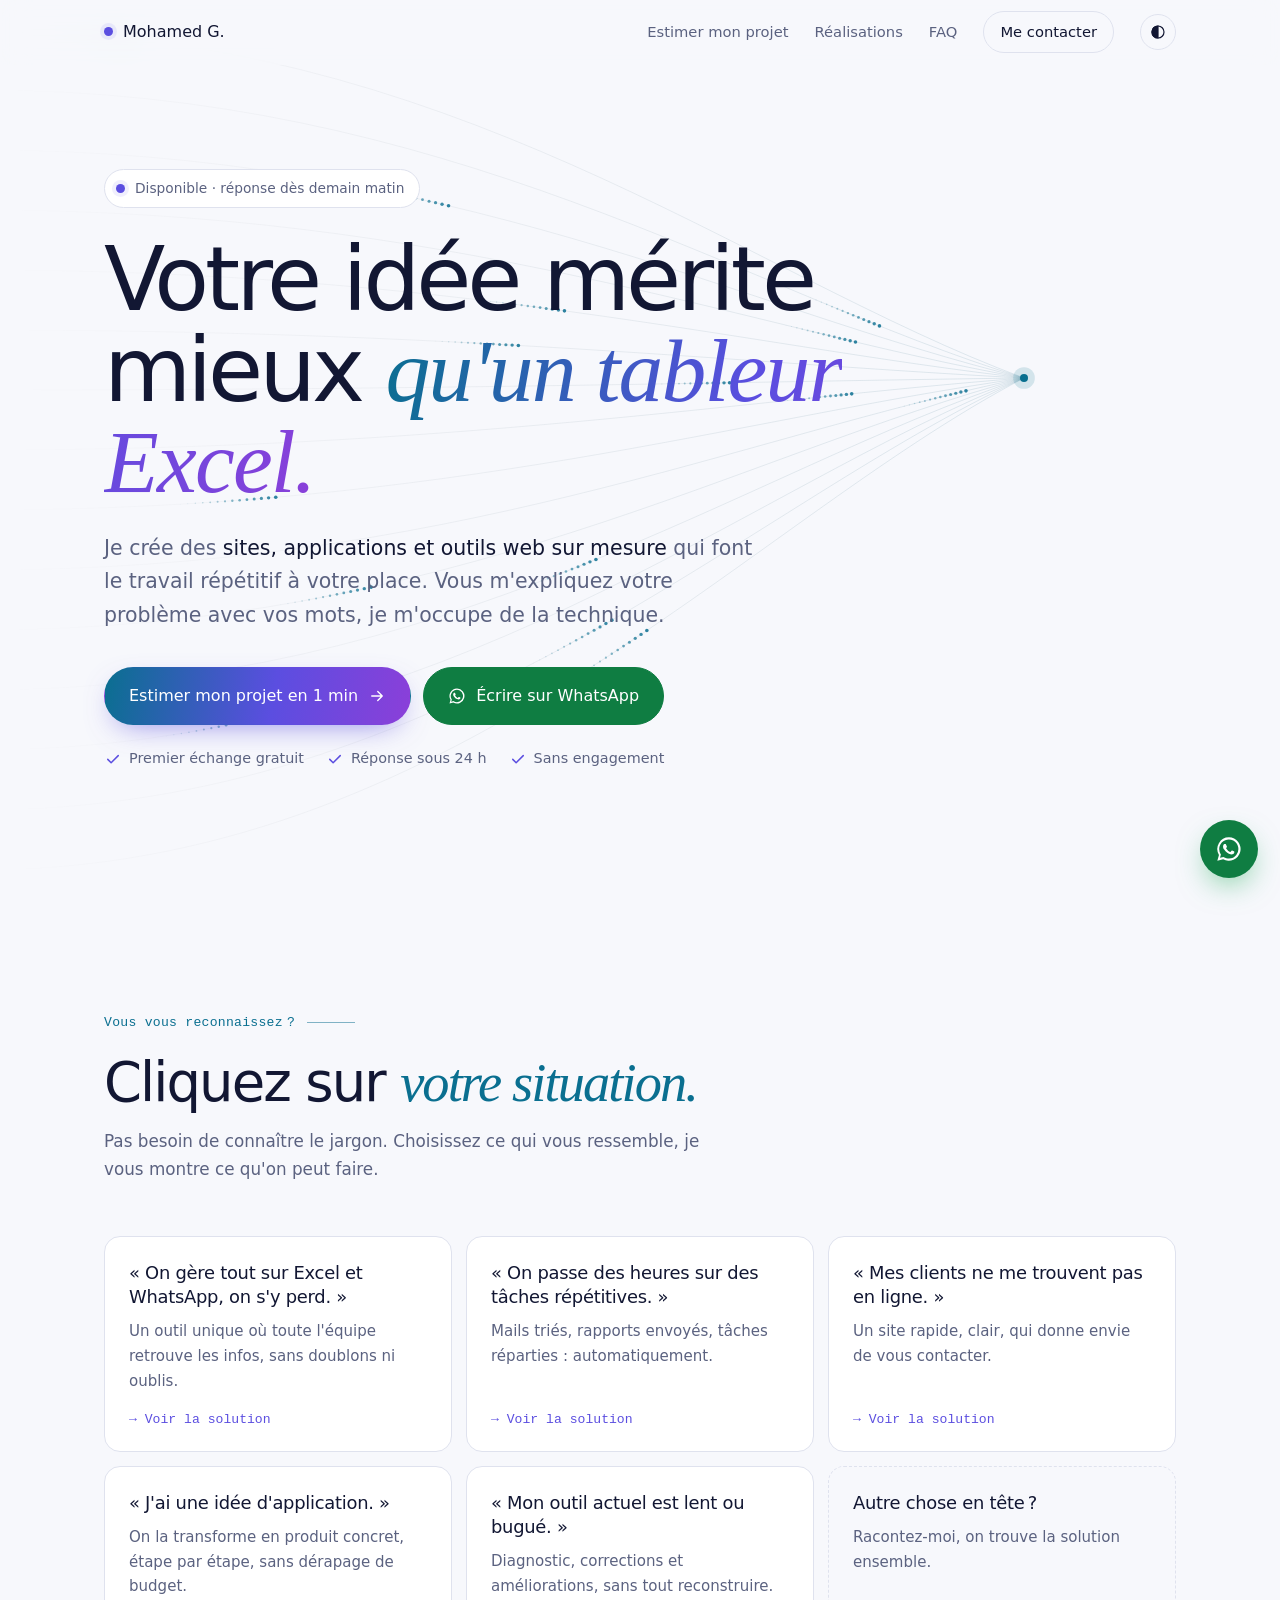
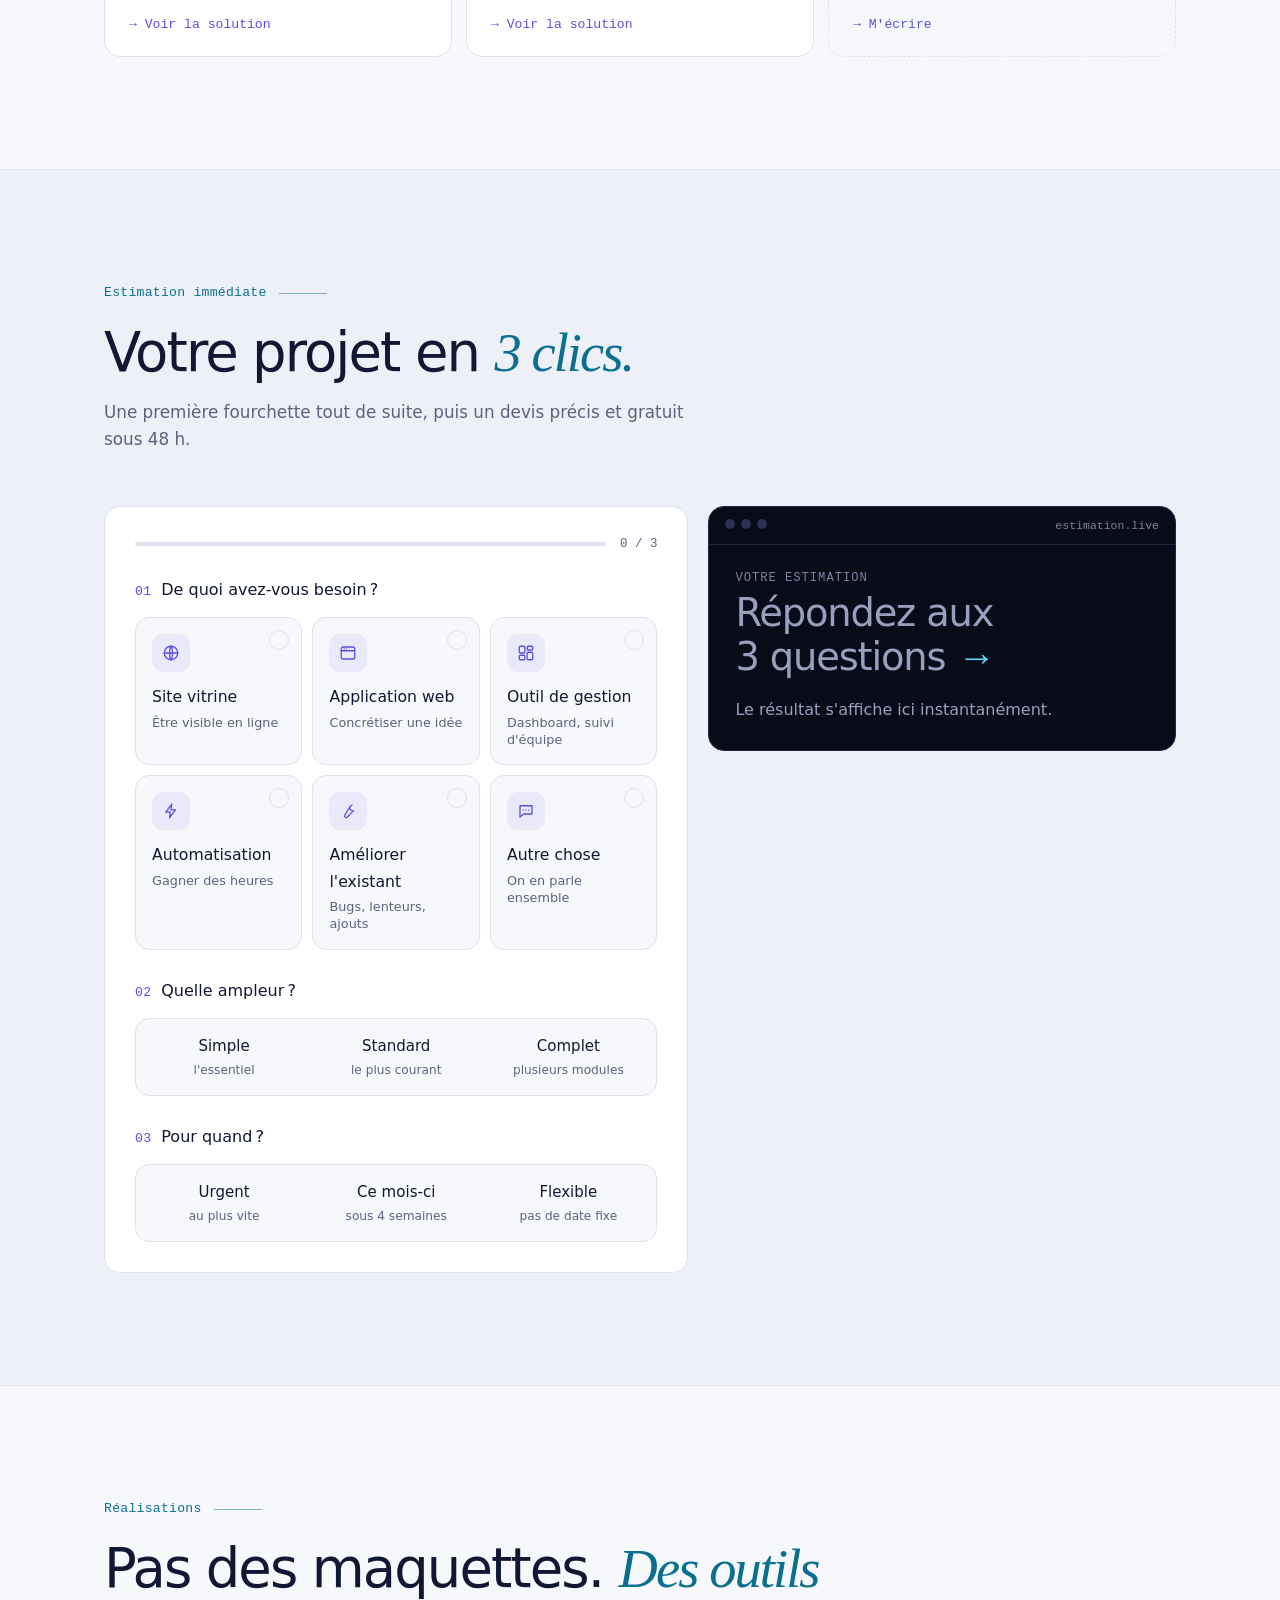
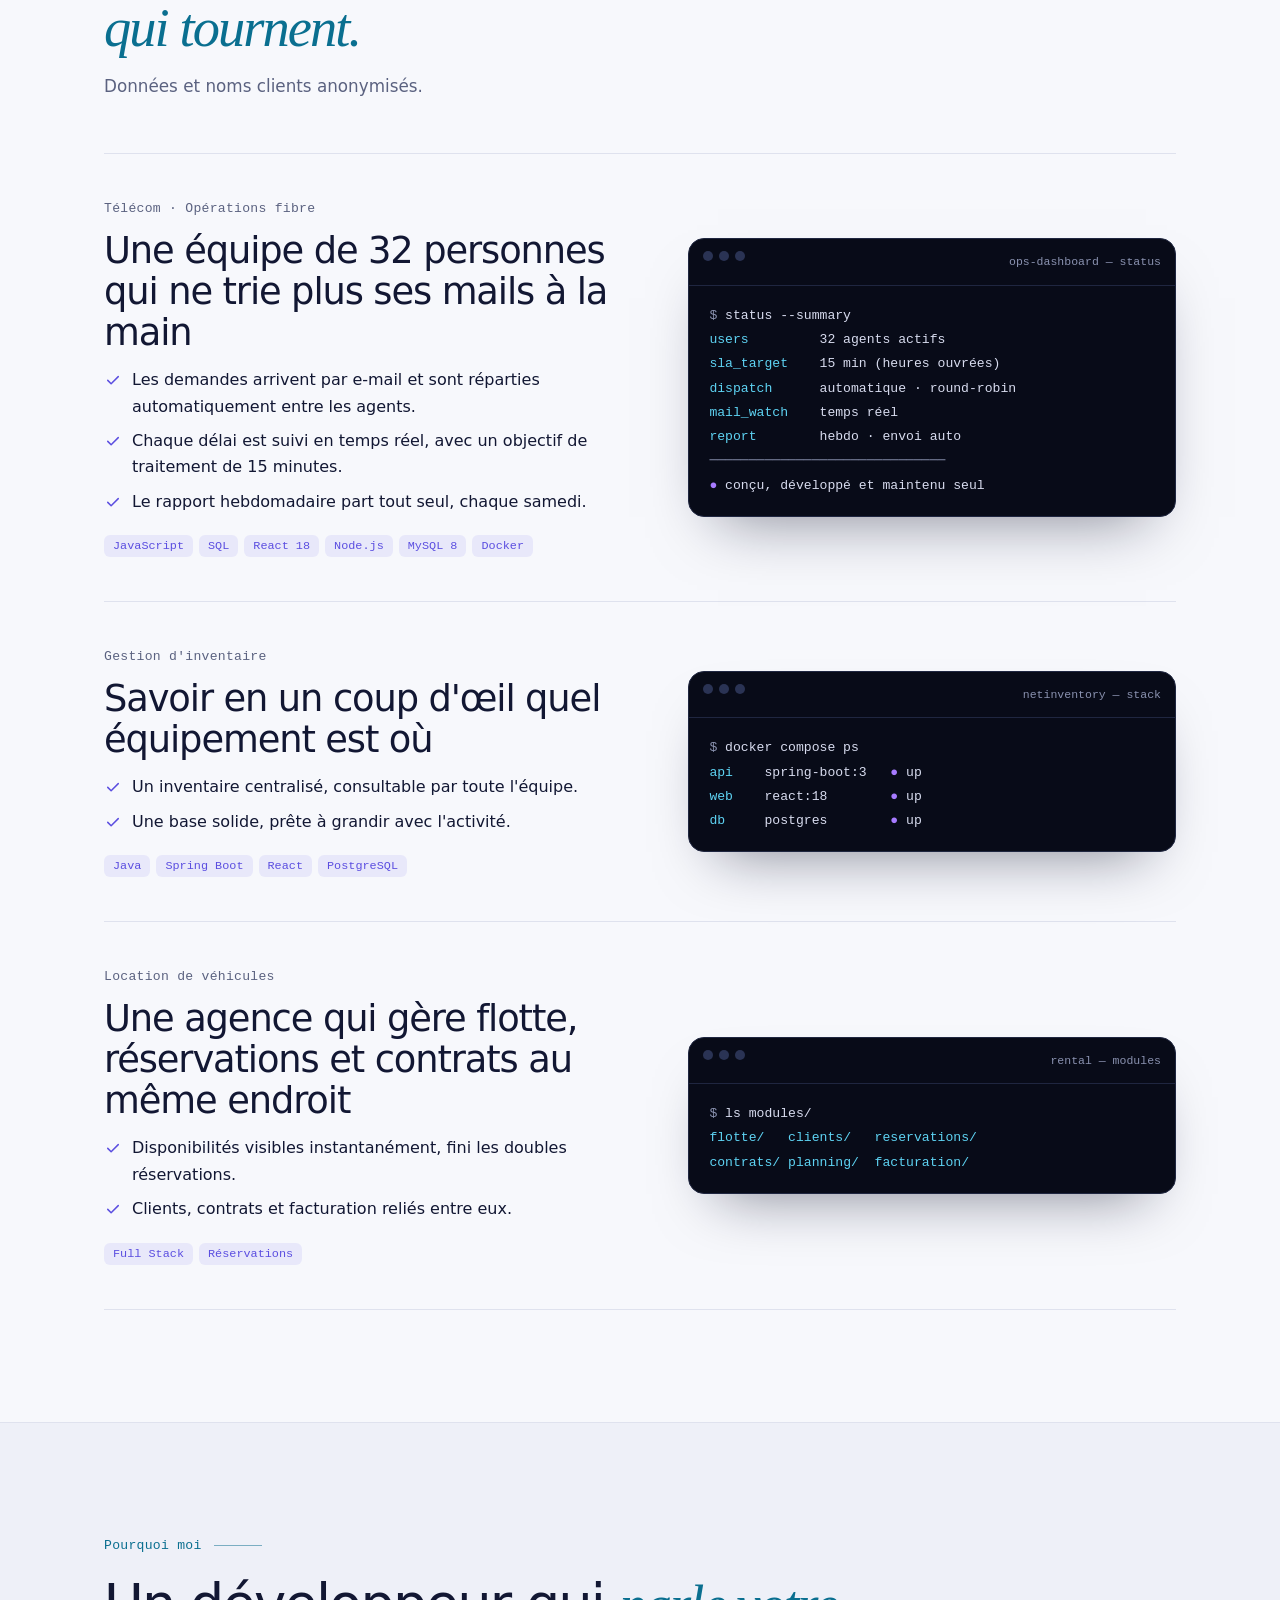
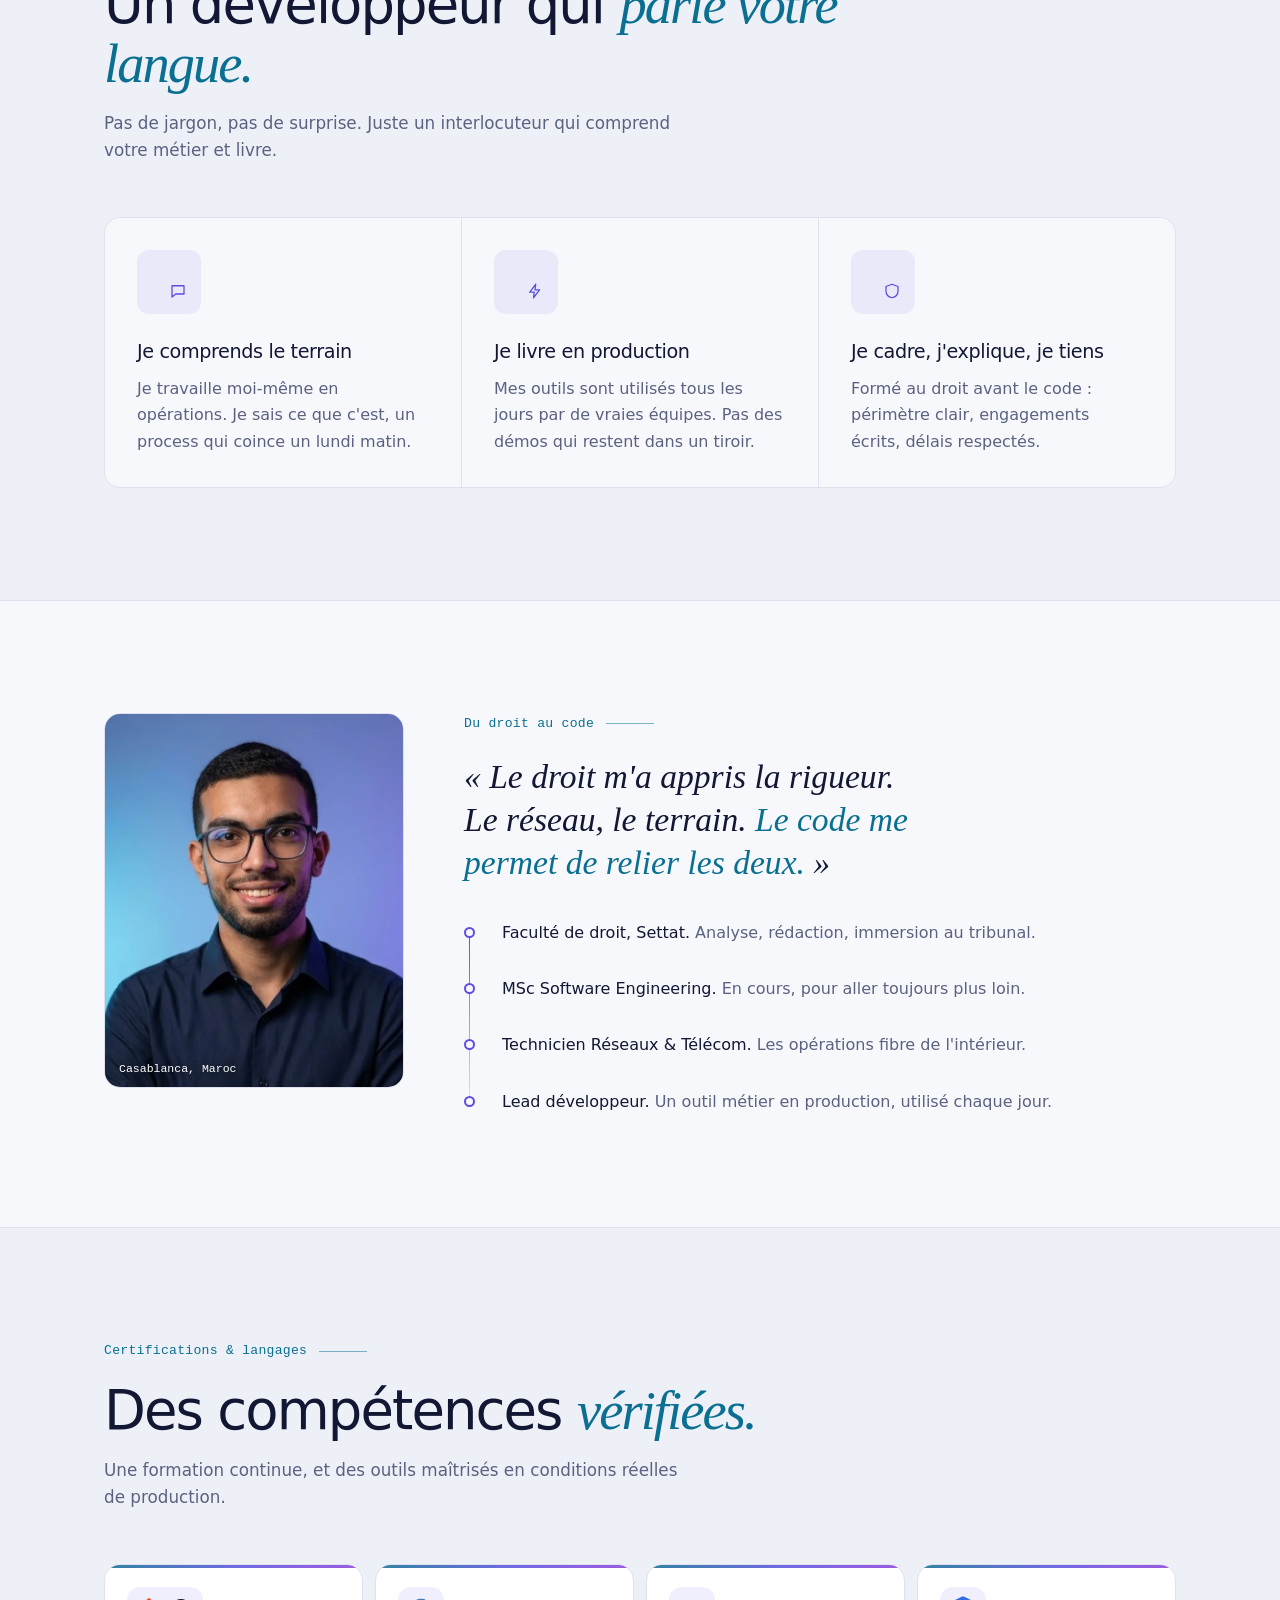
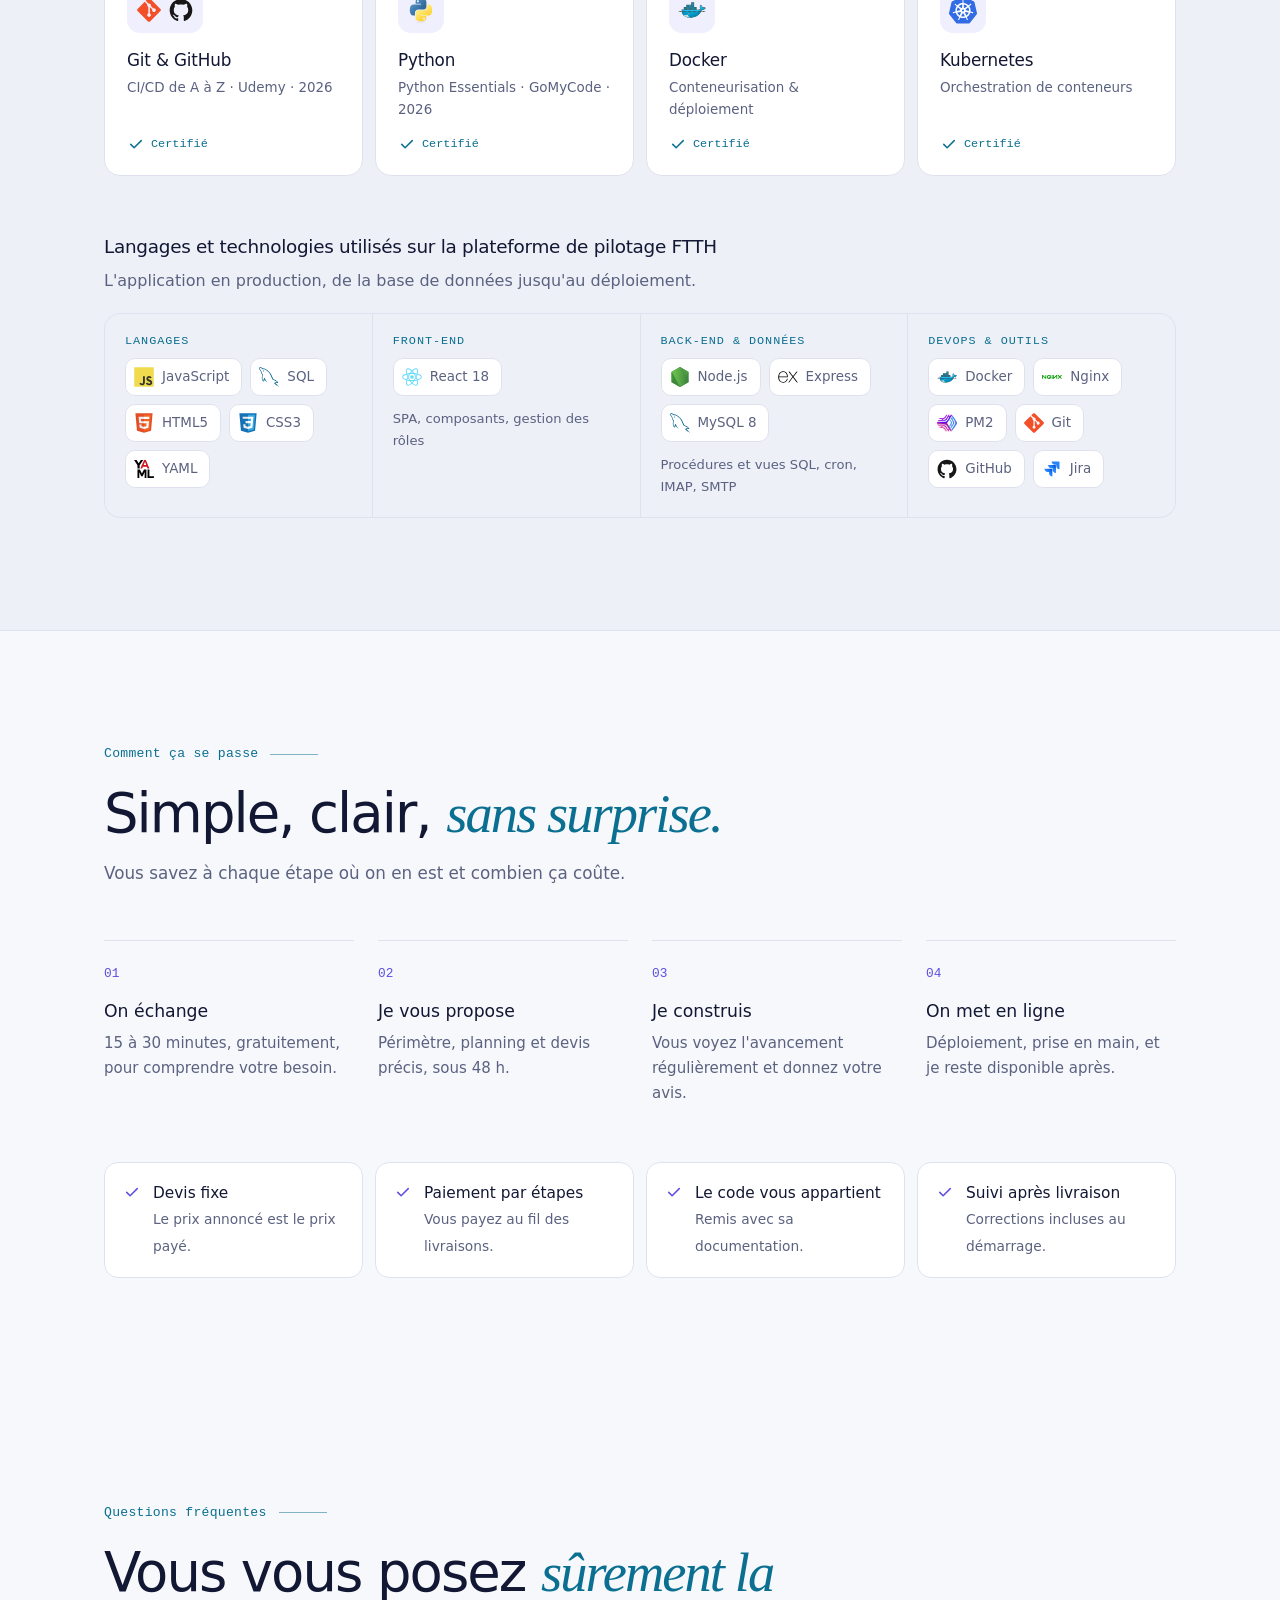
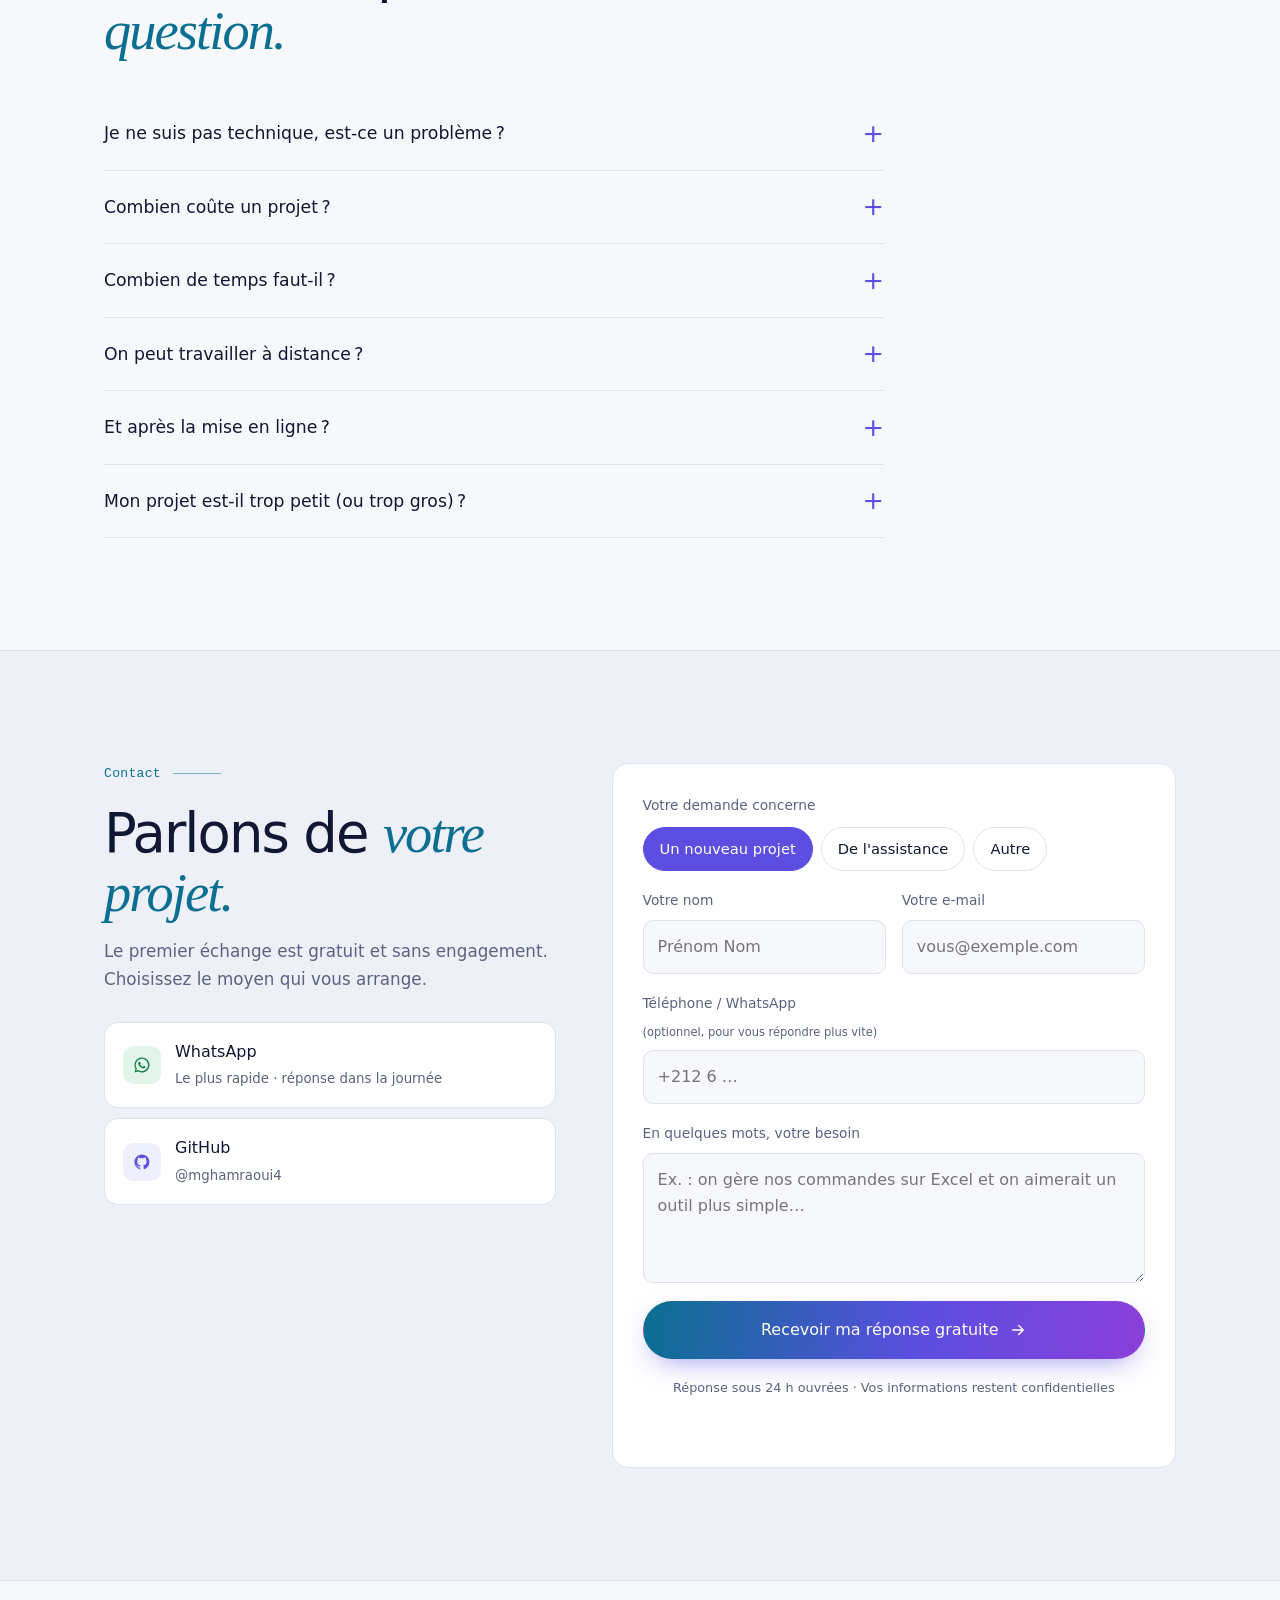
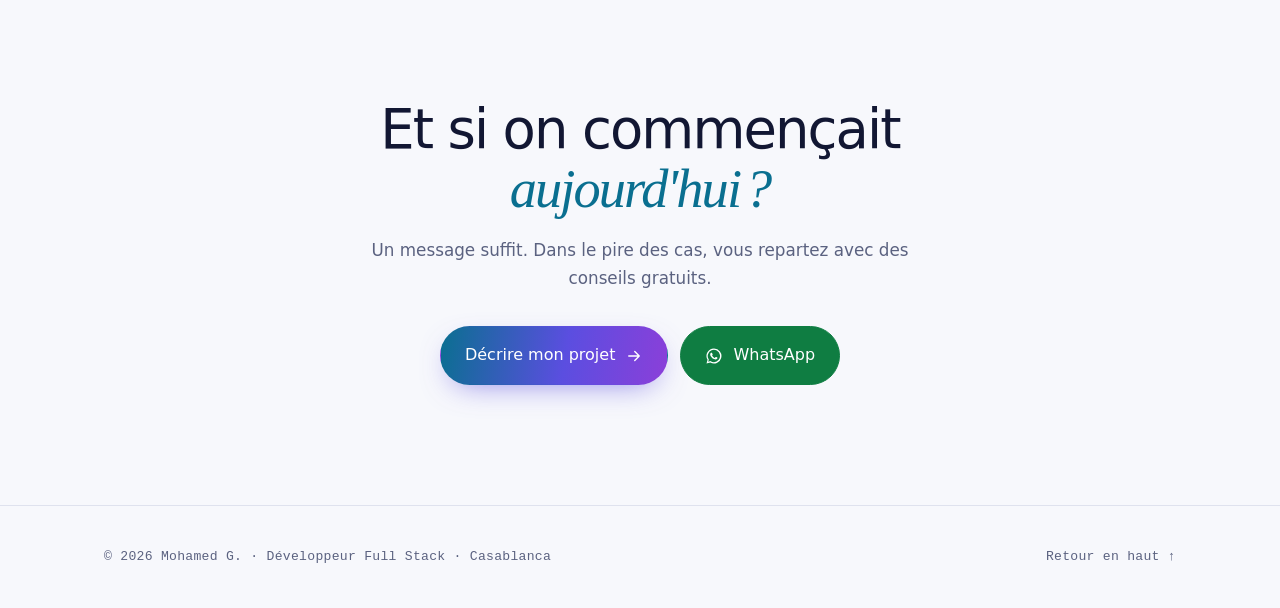
==== commit b98739a2: "Refonte du site : simulateur de projet, certifications et formulaire de contact" ====
--- a/index.html
+++ b/index.html
@@ -10,20 +10,20 @@
     />
     <meta name="author" content="Mohamed G." />
     <meta name="robots" content="index, follow" />
-    <link rel="canonical" href="https://mghamraoui4.github.io/" />
+    <link rel="canonical" href="https://mghamraoui4.github.io/mghamraoui4/" />
     <meta name="theme-color" content="#0a0e1d" media="(prefers-color-scheme: dark)" />
     <meta name="theme-color" content="#f7f8fc" media="(prefers-color-scheme: light)" />
 
     <meta property="og:type" content="website" />
     <meta property="og:locale" content="fr_FR" />
-    <meta property="og:url" content="https://mghamraoui4.github.io/" />
+    <meta property="og:url" content="https://mghamraoui4.github.io/mghamraoui4/" />
     <meta property="og:site_name" content="Mohamed G." />
     <meta property="og:title" content="Mohamed G. · Développeur Full Stack freelance" />
     <meta
       property="og:description"
       content="Sites, applications et outils web sur mesure. Estimez votre projet en 1 minute."
     />
-    <meta property="og:image" content="https://mghamraoui4.github.io/img/og-image.jpg" />
+    <meta property="og:image" content="https://mghamraoui4.github.io/mghamraoui4/img/og-image.jpg" />
     <meta property="og:image:width" content="1200" />
     <meta property="og:image:height" content="630" />
     <meta name="twitter:card" content="summary_large_image" />
@@ -43,8 +43,8 @@
         "@context": "https://schema.org",
         "@type": "ProfessionalService",
         "name": "Mohamed G. · Développeur Full Stack",
-        "url": "https://mghamraoui4.github.io/",
-        "image": "https://mghamraoui4.github.io/img/og-image.jpg",
+        "url": "https://mghamraoui4.github.io/mghamraoui4/",
+        "image": "https://mghamraoui4.github.io/mghamraoui4/img/og-image.jpg",
         "telephone": "+212708262334",
         "areaServed": "MA",
         "address": { "@type": "PostalAddress", "addressLocality": "Casablanca", "addressCountry": "MA" },
--- a/css/styles.css
+++ b/css/styles.css
@@ -0,0 +1,1716 @@
+:root {
+  --bg: #f7f8fc;
+  --bg-2: #eef0f8;
+  --fg: #121733;
+  --muted: #5b6280;
+  --line: #dfe2ee;
+  --accent: #5b4ee0;
+  --accent-soft: rgba(91, 78, 224, 0.09);
+  --gold: #0a6f90;
+  --card: #ffffff;
+  --on-accent: #ffffff;
+  --on-grad: #ffffff;
+  --grad: linear-gradient(100deg, #0a6f90, #5b4ee0 55%, #8b3fd9);
+  --wa: #0f7d42;
+  --serif: "Instrument Serif", Georgia, serif;
+  --sans: "Geist", system-ui, -apple-system, sans-serif;
+  --mono: "Geist Mono", ui-monospace, monospace;
+  --radius: 16px;
+  --max: 1120px;
+}
+@media (prefers-color-scheme: dark) {
+  :root:not([data-theme="light"]) {
+    --bg: #0a0e1d;
+    --bg-2: #0e1326;
+    --fg: #eef0fa;
+    --muted: #99a0bd;
+    --line: #1f2640;
+    --accent: #8a7cff;
+    --accent-soft: rgba(138, 124, 255, 0.13);
+    --gold: #5ed3f3;
+    --card: #121831;
+    --on-accent: #0a0e1d;
+    --on-grad: #0a0e1d;
+    --grad: linear-gradient(100deg, #5ed3f3, #7f8cff 50%, #a77bff);
+  }
+}
+:root[data-theme="dark"] {
+  --bg: #0a0e1d;
+  --bg-2: #0e1326;
+  --fg: #eef0fa;
+  --muted: #99a0bd;
+  --line: #1f2640;
+  --accent: #8a7cff;
+  --accent-soft: rgba(138, 124, 255, 0.13);
+  --gold: #5ed3f3;
+  --card: #121831;
+  --on-accent: #0a0e1d;
+  --on-grad: #0a0e1d;
+  --grad: linear-gradient(100deg, #5ed3f3, #7f8cff 50%, #a77bff);
+}
+*,
+*::before,
+*::after {
+  box-sizing: border-box;
+}
+[hidden] {
+  display: none !important;
+}
+.sprite {
+  position: absolute;
+  width: 0;
+  height: 0;
+  overflow: hidden;
+}
+.i-sm {
+  width: 14px;
+  height: 14px;
+}
+.i-lg {
+  width: 28px;
+  height: 28px;
+}
+html {
+  scroll-behavior: smooth;
+  -webkit-text-size-adjust: 100%;
+  scroll-padding-top: 80px;
+}
+body {
+  margin: 0;
+  background: var(--bg);
+  color: var(--fg);
+  font: 400 16px/1.65 var(--sans);
+  -webkit-font-smoothing: antialiased;
+  overflow-x: hidden;
+  transition:
+    background 0.4s,
+    color 0.4s;
+}
+a {
+  color: inherit;
+  text-decoration: none;
+}
+button {
+  font: inherit;
+  color: inherit;
+}
+img {
+  max-width: 100%;
+  display: block;
+}
+::selection {
+  background: var(--accent);
+  color: var(--on-accent);
+}
+.wrap {
+  max-width: var(--max);
+  margin: 0 auto;
+  padding: 0 24px;
+}
+@media (max-width: 600px) {
+  .wrap {
+    padding: 0 16px;
+  }
+}
+.mono {
+  font-family: var(--mono);
+  font-size: 0.82rem;
+  letter-spacing: 0.02em;
+}
+em {
+  font-family: var(--serif);
+  font-style: italic;
+  font-weight: 400;
+}
+.accent {
+  color: var(--accent);
+}
+svg.i {
+  width: 18px;
+  height: 18px;
+  flex: none;
+}
+
+/* Nav */
+nav {
+  position: fixed;
+  inset: 0 0 auto;
+  z-index: 60;
+  backdrop-filter: blur(14px);
+  -webkit-backdrop-filter: blur(14px);
+  background: color-mix(in srgb, var(--bg) 80%, transparent);
+  border-bottom: 1px solid transparent;
+  transition: border-color 0.3s;
+}
+nav.scrolled {
+  border-color: var(--line);
+}
+nav .wrap {
+  display: flex;
+  align-items: center;
+  justify-content: space-between;
+  height: 64px;
+  gap: 16px;
+}
+.logo {
+  display: flex;
+  align-items: center;
+  gap: 10px;
+  font-weight: 500;
+  white-space: nowrap;
+}
+.dot {
+  width: 9px;
+  height: 9px;
+  border-radius: 50%;
+  background: var(--accent);
+  box-shadow: 0 0 0 4px var(--accent-soft);
+  animation: pulse 2.4s infinite;
+  flex: none;
+}
+@keyframes pulse {
+  50% {
+    box-shadow: 0 0 0 8px transparent;
+  }
+}
+.nav-links {
+  display: flex;
+  gap: 26px;
+  align-items: center;
+}
+.nav-links a {
+  color: var(--muted);
+  font-size: 0.92rem;
+  transition: color 0.2s;
+}
+.nav-links a:hover {
+  color: var(--fg);
+}
+@media (max-width: 860px) {
+  .nav-links a.hide-m {
+    display: none;
+  }
+}
+.theme {
+  background: none;
+  border: 1px solid var(--line);
+  width: 36px;
+  height: 36px;
+  border-radius: 50%;
+  cursor: pointer;
+  display: grid;
+  place-items: center;
+  flex: none;
+}
+.theme:hover {
+  border-color: var(--accent);
+}
+.pill {
+  border: 1px solid var(--line);
+  padding: 8px 16px;
+  border-radius: 99px;
+  color: var(--fg) !important;
+  white-space: nowrap;
+}
+.pill:hover {
+  border-color: var(--accent);
+}
+
+/* Buttons */
+.btn {
+  display: inline-flex;
+  align-items: center;
+  justify-content: center;
+  gap: 10px;
+  padding: 15px 24px;
+  border-radius: 99px;
+  font-weight: 500;
+  font-size: 1rem;
+  border: 1px solid var(--line);
+  background: transparent;
+  cursor: pointer;
+  transition:
+    transform 0.2s,
+    background 0.2s,
+    border-color 0.2s,
+    color 0.2s;
+  text-align: center;
+}
+.btn:hover {
+  transform: translateY(-2px);
+  border-color: var(--accent);
+}
+.btn.primary {
+  background: var(--grad);
+  color: var(--on-grad);
+  border-color: transparent;
+  box-shadow: 0 10px 30px -12px color-mix(in srgb, var(--accent) 70%, transparent);
+}
+.btn.primary:hover {
+  background: var(--fg);
+  border-color: var(--fg);
+  color: var(--bg);
+}
+.btn.wa {
+  background: var(--wa);
+  border-color: var(--wa);
+  color: #fff;
+}
+.btn.wa:hover {
+  filter: brightness(1.08);
+}
+.btn .arr {
+  transition: transform 0.2s;
+}
+.btn:hover .arr {
+  transform: translateX(3px);
+}
+.btn[disabled] {
+  opacity: 0.45;
+  pointer-events: none;
+}
+
+/* Hero */
+.hero {
+  position: relative;
+  min-height: 100vh;
+  min-height: 100svh;
+  display: flex;
+  align-items: center;
+  padding: 110px 0 70px;
+  overflow: hidden;
+}
+#fiber {
+  position: absolute;
+  inset: 0;
+  width: 100%;
+  height: 100%;
+  pointer-events: none;
+}
+.hero .wrap {
+  position: relative;
+  width: 100%;
+}
+.status {
+  display: inline-flex;
+  align-items: center;
+  gap: 10px;
+  border: 1px solid var(--line);
+  background: var(--card);
+  padding: 7px 15px 7px 11px;
+  border-radius: 99px;
+  color: var(--muted);
+  font-size: 0.86rem;
+}
+h1 {
+  font: 400 clamp(2.6rem, 7vw, 5.8rem)/1.02 var(--sans);
+  letter-spacing: -0.045em;
+  margin: 26px 0 24px;
+  max-width: 15ch;
+}
+h1 em {
+  background: var(--grad);
+  -webkit-background-clip: text;
+  background-clip: text;
+  color: transparent;
+  padding-right: 0.08em;
+  letter-spacing: -0.02em;
+}
+.lede {
+  font-size: clamp(1.08rem, 1.7vw, 1.28rem);
+  color: var(--muted);
+  max-width: 50ch;
+  margin: 0 0 34px;
+}
+.lede strong {
+  color: var(--fg);
+  font-weight: 500;
+}
+.actions {
+  display: flex;
+  flex-wrap: wrap;
+  gap: 12px;
+}
+@media (max-width: 520px) {
+  .actions .btn {
+    width: 100%;
+  }
+}
+.reassure {
+  display: flex;
+  flex-wrap: wrap;
+  gap: 8px 22px;
+  margin-top: 22px;
+  color: var(--muted);
+  font-size: 0.9rem;
+}
+.reassure span {
+  display: inline-flex;
+  align-items: center;
+  gap: 7px;
+}
+.reassure svg {
+  color: var(--accent);
+}
+
+/* Sections */
+section {
+  padding: 112px 0;
+  position: relative;
+}
+@media (max-width: 600px) {
+  section {
+    padding: 80px 0;
+  }
+}
+.label {
+  display: flex;
+  align-items: center;
+  gap: 12px;
+  color: var(--gold);
+  margin-bottom: 20px;
+}
+.label::after {
+  content: "";
+  height: 1px;
+  width: 48px;
+  background: currentColor;
+  opacity: 0.5;
+}
+h2 {
+  font: 400 clamp(2rem, 4.6vw, 3.4rem)/1.08 var(--sans);
+  letter-spacing: -0.035em;
+  margin: 0 0 16px;
+  max-width: 22ch;
+}
+h2 em {
+  color: var(--gold);
+}
+.sub {
+  color: var(--muted);
+  max-width: 56ch;
+  margin: 0 0 52px;
+  font-size: 1.05rem;
+}
+.alt {
+  background: var(--bg-2);
+  border-block: 1px solid var(--line);
+}
+
+/* Pains */
+.pains {
+  display: grid;
+  grid-template-columns: repeat(3, 1fr);
+  gap: 14px;
+}
+@media (max-width: 900px) {
+  .pains {
+    grid-template-columns: 1fr 1fr;
+  }
+}
+@media (max-width: 560px) {
+  .pains {
+    grid-template-columns: 1fr;
+  }
+}
+.pain {
+  all: unset;
+  box-sizing: border-box;
+  cursor: pointer;
+  background: var(--card);
+  border: 1px solid var(--line);
+  border-radius: var(--radius);
+  padding: 24px;
+  display: flex;
+  flex-direction: column;
+  gap: 10px;
+  transition:
+    border-color 0.25s,
+    transform 0.25s;
+}
+.pain:hover,
+.pain:focus-visible {
+  border-color: var(--accent);
+  transform: translateY(-3px);
+}
+.pain:focus-visible {
+  box-shadow: 0 0 0 4px var(--accent-soft);
+}
+.pain .q {
+  font-size: 1.12rem;
+  font-weight: 500;
+  letter-spacing: -0.015em;
+  line-height: 1.35;
+}
+.pain .a {
+  color: var(--muted);
+  font-size: 0.94rem;
+}
+.pain .go {
+  margin-top: auto;
+  padding-top: 8px;
+  color: var(--accent);
+  font: 500 0.82rem var(--mono);
+}
+.pain.last {
+  background: transparent;
+  border-style: dashed;
+  justify-content: center;
+}
+
+/* Configurator */
+.config {
+  display: grid;
+  grid-template-columns: 1.25fr 1fr;
+  gap: 20px;
+  align-items: start;
+}
+@media (max-width: 900px) {
+  .config {
+    grid-template-columns: 1fr;
+  }
+}
+.panel {
+  background: var(--card);
+  border: 1px solid var(--line);
+  border-radius: var(--radius);
+  padding: 30px;
+}
+@media (max-width: 600px) {
+  .panel {
+    padding: 22px;
+  }
+}
+.q-step {
+  margin-bottom: 28px;
+}
+.q-step:last-child {
+  margin-bottom: 0;
+}
+.q-title {
+  display: flex;
+  gap: 10px;
+  align-items: baseline;
+  font-weight: 500;
+  margin-bottom: 14px;
+}
+.q-title .n {
+  color: var(--accent);
+}
+.prog {
+  display: flex;
+  align-items: center;
+  gap: 14px;
+  margin-bottom: 26px;
+}
+.prog-track {
+  flex: 1;
+  height: 4px;
+  border-radius: 99px;
+  background: var(--line);
+  overflow: hidden;
+}
+.prog-track span {
+  display: block;
+  height: 100%;
+  width: 0;
+  background: var(--grad);
+  border-radius: inherit;
+  transition: width 0.45s cubic-bezier(0.2, 0.7, 0.2, 1);
+}
+.prog small {
+  color: var(--muted);
+  font: 400 0.78rem var(--mono);
+  white-space: nowrap;
+}
+.opt {
+  font: inherit;
+  color: var(--fg);
+  cursor: pointer;
+  transition:
+    border-color 0.2s,
+    background 0.2s,
+    transform 0.2s,
+    box-shadow 0.2s;
+}
+.opt:focus-visible {
+  outline: none;
+  box-shadow: 0 0 0 4px var(--accent-soft);
+}
+/* Étape 1 : cartes */
+.opts.cards {
+  display: grid;
+  grid-template-columns: repeat(3, 1fr);
+  gap: 10px;
+}
+@media (max-width: 600px) {
+  .opts.cards {
+    grid-template-columns: 1fr 1fr;
+  }
+}
+.opts.cards .opt {
+  position: relative;
+  display: flex;
+  flex-direction: column;
+  align-items: flex-start;
+  gap: 12px;
+  text-align: left;
+  padding: 16px;
+  border: 1px solid var(--line);
+  background: var(--bg);
+  border-radius: 14px;
+  min-height: 128px;
+}
+.opts.cards .opt:hover {
+  border-color: color-mix(in srgb, var(--accent) 60%, var(--line));
+  transform: translateY(-2px);
+}
+.opts.cards .ico {
+  width: 38px;
+  height: 38px;
+  border-radius: 11px;
+  display: grid;
+  place-items: center;
+  background: var(--accent-soft);
+  color: var(--accent);
+  transition: all 0.2s;
+}
+.opts.cards b {
+  font-weight: 500;
+  font-size: 0.98rem;
+  line-height: 1.25;
+}
+.opts.cards small {
+  display: block;
+  color: var(--muted);
+  font-size: 0.8rem;
+  margin-top: 3px;
+  line-height: 1.35;
+}
+.opts.cards .tick {
+  position: absolute;
+  top: 12px;
+  right: 12px;
+  width: 20px;
+  height: 20px;
+  border-radius: 50%;
+  border: 1.5px solid var(--line);
+  display: grid;
+  place-items: center;
+  color: transparent;
+  transition: all 0.2s;
+}
+.opts.cards .tick svg {
+  width: 12px;
+  height: 12px;
+}
+.opts.cards .opt[aria-pressed="true"] {
+  border-color: var(--accent);
+  background: var(--accent-soft);
+  box-shadow: 0 10px 28px -16px var(--accent);
+}
+.opts.cards .opt[aria-pressed="true"] .ico {
+  background: var(--grad);
+  color: var(--on-grad);
+}
+.opts.cards .opt[aria-pressed="true"] .tick {
+  background: var(--accent);
+  border-color: var(--accent);
+  color: var(--on-accent);
+}
+/* Étapes 2 et 3 : sélecteur segmenté */
+.opts.seg {
+  display: grid;
+  grid-template-columns: repeat(3, 1fr);
+  gap: 4px;
+  padding: 4px;
+  background: var(--bg);
+  border: 1px solid var(--line);
+  border-radius: 14px;
+}
+.opts.seg .opt {
+  border: 0;
+  background: transparent;
+  border-radius: 10px;
+  padding: 11px 8px;
+  text-align: center;
+  font-size: 0.94rem;
+}
+.opts.seg .opt:hover {
+  background: var(--accent-soft);
+}
+.opts.seg .opt small {
+  display: block;
+  color: var(--muted);
+  font-size: 0.76rem;
+  margin-top: 1px;
+}
+.opts.seg .opt[aria-pressed="true"] {
+  background: var(--grad);
+  color: var(--on-grad);
+  box-shadow: 0 8px 20px -12px var(--accent);
+}
+.opts.seg .opt[aria-pressed="true"] small {
+  color: inherit;
+  opacity: 0.8;
+}
+@media (max-width: 600px) {
+  .opts.seg .opt small {
+    display: none;
+  }
+  .opts.seg .opt {
+    padding: 12px 6px;
+  }
+  .opts.cards .opt {
+    padding: 14px;
+    min-height: 0;
+  }
+}
+.result {
+  position: sticky;
+  top: 88px;
+  background: #080b18;
+  color: #e8eaf6;
+  border: 1px solid #1f2640;
+  border-radius: var(--radius);
+  overflow: hidden;
+}
+@media (max-width: 900px) {
+  .result {
+    position: relative;
+    top: 0;
+  }
+}
+.result-bar {
+  display: flex;
+  gap: 6px;
+  padding: 12px 16px;
+  border-bottom: 1px solid #1f2640;
+}
+.result-bar i {
+  width: 10px;
+  height: 10px;
+  border-radius: 50%;
+  background: #2a3354;
+}
+.result-bar small {
+  margin-left: auto;
+  color: #7c84a3;
+  font: 400 0.72rem var(--mono);
+}
+.result-body {
+  padding: 26px;
+}
+.result .k {
+  font: 400 0.76rem var(--mono);
+  color: #7c84a3;
+  text-transform: uppercase;
+  letter-spacing: 0.08em;
+}
+.result .big {
+  font: 400 clamp(1.8rem, 3.4vw, 2.4rem)/1.15 var(--sans);
+  letter-spacing: -0.03em;
+  margin: 6px 0 18px;
+  color: #fff;
+}
+.result .big em {
+  color: #5ed3f3;
+}
+.result ul {
+  list-style: none;
+  margin: 0 0 22px;
+  padding: 0;
+  display: grid;
+  gap: 9px;
+  font-size: 0.94rem;
+  color: #c6cbe0;
+}
+.result li {
+  display: flex;
+  gap: 10px;
+}
+.result li::before {
+  content: "›";
+  color: #5ed3f3;
+  font-family: var(--mono);
+}
+.result .note {
+  font-size: 0.78rem;
+  color: #7c84a3;
+  margin: 14px 0 0;
+}
+.result .btn.primary {
+  background: linear-gradient(100deg, #5ed3f3, #8a7cff);
+  border: 0;
+  color: #080b18;
+  width: 100%;
+}
+.result .btn.primary:hover {
+  background: #fff;
+  border-color: #fff;
+  color: #080b18;
+}
+.result .empty {
+  color: #99a0bd;
+}
+.result p.empty {
+  margin: 0;
+}
+
+/* Projects */
+.project {
+  display: grid;
+  grid-template-columns: 1.1fr 1fr;
+  gap: 48px;
+  align-items: center;
+  padding: 44px 0;
+  border-top: 1px solid var(--line);
+}
+.project:last-child {
+  border-bottom: 1px solid var(--line);
+}
+@media (max-width: 900px) {
+  .project {
+    grid-template-columns: 1fr;
+    gap: 26px;
+  }
+}
+.project .meta {
+  color: var(--muted);
+}
+.project h3 {
+  font: 400 clamp(1.6rem, 3vw, 2.3rem)/1.12 var(--sans);
+  letter-spacing: -0.03em;
+  margin: 10px 0 14px;
+}
+.project p {
+  color: var(--muted);
+  margin: 0 0 18px;
+}
+.wins {
+  list-style: none;
+  padding: 0;
+  margin: 0 0 20px;
+  display: grid;
+  gap: 8px;
+}
+.wins li {
+  display: flex;
+  gap: 10px;
+  align-items: flex-start;
+}
+.wins svg {
+  color: var(--accent);
+  margin-top: 4px;
+}
+.tags {
+  display: flex;
+  flex-wrap: wrap;
+  gap: 6px;
+}
+.tag {
+  font: 400 0.74rem var(--mono);
+  padding: 4px 9px;
+  border-radius: 6px;
+  background: var(--accent-soft);
+  color: var(--accent);
+}
+.term {
+  background: #080b18;
+  color: #d8dcef;
+  border: 1px solid #1f2640;
+  border-radius: var(--radius);
+  font: 400 0.82rem/1.85 var(--mono);
+  overflow: hidden;
+  box-shadow: 0 30px 60px -30px rgba(10, 14, 40, 0.5);
+}
+.term-bar {
+  display: flex;
+  gap: 6px;
+  padding: 12px 14px;
+  border-bottom: 1px solid #1f2640;
+}
+.term-bar i {
+  width: 10px;
+  height: 10px;
+  border-radius: 50%;
+  background: #2a3354;
+}
+.term-bar small {
+  margin-left: auto;
+  color: #8a92b0;
+  font-size: 0.72rem;
+}
+.term pre {
+  margin: 0;
+  padding: 18px 20px;
+  white-space: pre-wrap;
+  word-break: break-word;
+}
+.term .k {
+  color: #5ed3f3;
+}
+.term .d {
+  color: #8a92b0;
+}
+.term .w {
+  color: #a77bff;
+}
+
+/* Why */
+.why {
+  display: grid;
+  grid-template-columns: repeat(3, 1fr);
+  gap: 1px;
+  background: var(--line);
+  border: 1px solid var(--line);
+  border-radius: var(--radius);
+  overflow: hidden;
+}
+@media (max-width: 900px) {
+  .why {
+    grid-template-columns: 1fr;
+  }
+}
+.why div {
+  background: var(--bg);
+  padding: 32px;
+}
+.why .ic {
+  width: 42px;
+  height: 42px;
+  border-radius: 12px;
+  background: var(--accent-soft);
+  color: var(--accent);
+  display: grid;
+  place-items: center;
+  margin-bottom: 22px;
+}
+.why h3 {
+  font-size: 1.2rem;
+  font-weight: 500;
+  letter-spacing: -0.02em;
+  margin: 0 0 8px;
+}
+.why p {
+  color: var(--muted);
+  margin: 0;
+}
+
+/* Story */
+.story {
+  display: grid;
+  grid-template-columns: 300px 1fr;
+  gap: 60px;
+  align-items: start;
+}
+@media (max-width: 900px) {
+  .story {
+    grid-template-columns: 1fr;
+    gap: 36px;
+  }
+}
+.portrait {
+  margin: 0;
+  aspect-ratio: 4/5;
+  border-radius: var(--radius);
+  border: 1px solid var(--line);
+  background: linear-gradient(145deg, var(--card), var(--bg-2));
+  position: relative;
+  overflow: hidden;
+  display: grid;
+  place-items: center;
+}
+@media (max-width: 900px) {
+  .portrait {
+    max-width: 240px;
+  }
+}
+.portrait img {
+  position: absolute;
+  inset: 0;
+  width: 100%;
+  height: 100%;
+  object-fit: cover;
+}
+.portrait .ml {
+  font: italic 400 9rem/1 var(--serif);
+  color: var(--accent);
+}
+.portrait figcaption {
+  position: absolute;
+  left: 14px;
+  bottom: 12px;
+  color: #fff;
+  text-shadow: 0 1px 6px rgba(0, 0, 0, 0.6);
+  z-index: 1;
+  font: 400 0.72rem var(--mono);
+}
+.quote {
+  font: italic 400 clamp(1.55rem, 2.8vw, 2.1rem)/1.28 var(--serif);
+  margin: 0 0 36px;
+  max-width: 28ch;
+}
+.quote span {
+  color: var(--gold);
+}
+.timeline {
+  list-style: none;
+  margin: 0;
+  padding: 0;
+  position: relative;
+}
+.timeline::before {
+  content: "";
+  position: absolute;
+  left: 5px;
+  top: 10px;
+  bottom: 10px;
+  width: 1px;
+  background: linear-gradient(var(--accent), var(--line));
+}
+.timeline li {
+  position: relative;
+  padding: 0 0 30px 38px;
+}
+.timeline li:last-child {
+  padding-bottom: 0;
+}
+.timeline li::before {
+  content: "";
+  position: absolute;
+  left: 0;
+  top: 7px;
+  width: 11px;
+  height: 11px;
+  border-radius: 50%;
+  background: var(--bg);
+  border: 2px solid var(--accent);
+}
+.timeline b {
+  font-weight: 500;
+}
+.timeline span {
+  color: var(--muted);
+}
+
+.certs {
+  display: grid;
+  grid-template-columns: repeat(4, 1fr);
+  gap: 12px;
+  margin-bottom: 56px;
+}
+@media (max-width: 900px) {
+  .certs {
+    grid-template-columns: 1fr 1fr;
+  }
+}
+@media (max-width: 420px) {
+  .certs {
+    grid-template-columns: 1fr;
+  }
+}
+.cert {
+  position: relative;
+  background: var(--card);
+  border: 1px solid var(--line);
+  border-radius: var(--radius);
+  padding: 22px;
+  display: flex;
+  flex-direction: column;
+  gap: 14px;
+  overflow: hidden;
+  transition:
+    border-color 0.25s,
+    transform 0.25s;
+}
+.cert:hover {
+  border-color: color-mix(in srgb, var(--accent) 60%, var(--line));
+  transform: translateY(-3px);
+}
+.cert::after {
+  content: "";
+  position: absolute;
+  inset: 0 0 auto;
+  height: 3px;
+  background: var(--grad);
+  opacity: 0.85;
+}
+.cert .badge {
+  width: 46px;
+  height: 46px;
+  border-radius: 13px;
+  background: var(--accent-soft);
+  color: var(--accent);
+  display: grid;
+  place-items: center;
+  font: 500 0.9rem var(--mono);
+}
+.cert b {
+  font-weight: 500;
+  font-size: 1.05rem;
+  letter-spacing: -0.01em;
+}
+.cert small {
+  display: block;
+  color: var(--muted);
+  font-size: 0.84rem;
+  margin-top: 2px;
+}
+.cert .ok {
+  display: inline-flex;
+  align-items: center;
+  gap: 6px;
+  color: var(--gold);
+  font: 400 0.74rem var(--mono);
+  margin-top: auto;
+}
+.langs h3 {
+  font-size: 1.15rem;
+  font-weight: 500;
+  letter-spacing: -0.015em;
+  margin: 0 0 6px;
+}
+.langs p {
+  color: var(--muted);
+  margin: 0 0 18px;
+}
+.lang-grid {
+  display: grid;
+  grid-template-columns: repeat(4, 1fr);
+  gap: 1px;
+  background: var(--line);
+  border: 1px solid var(--line);
+  border-radius: var(--radius);
+  overflow: hidden;
+}
+@media (max-width: 760px) {
+  .lang-grid {
+    grid-template-columns: 1fr 1fr;
+  }
+}
+.lang-grid div {
+  background: var(--bg-2);
+  padding: 20px;
+}
+.lang-grid h4 {
+  margin: 0 0 10px;
+  color: var(--gold);
+  font: 500 0.74rem var(--mono);
+  text-transform: uppercase;
+  letter-spacing: 0.08em;
+}
+.lang-grid ul {
+  list-style: none;
+  margin: 0;
+  padding: 0;
+  font-size: 0.95rem;
+  display: grid;
+  gap: 4px;
+}
+.lang-grid li span {
+  color: var(--muted);
+  font-size: 0.84rem;
+}
+
+.cert .badge img {
+  width: 28px;
+  height: 28px;
+}
+.cert .badge.duo {
+  width: auto;
+  align-self: flex-start;
+  padding: 0 10px;
+  gap: 8px;
+  display: flex;
+  align-items: center;
+}
+.cert .badge.duo img {
+  width: 24px;
+  height: 24px;
+}
+.lang-grid .chips {
+  list-style: none;
+  margin: 0;
+  padding: 0;
+  display: flex;
+  flex-wrap: wrap;
+  gap: 8px;
+}
+.chips li {
+  display: inline-flex;
+  align-items: center;
+  gap: 8px;
+  padding: 7px 12px 7px 8px;
+  border: 1px solid var(--line);
+  border-radius: 10px;
+  background: var(--card);
+  font-size: 0.9rem;
+  transition:
+    border-color 0.2s,
+    transform 0.2s;
+}
+.chips li:hover {
+  border-color: color-mix(in srgb, var(--accent) 60%, var(--line));
+  transform: translateY(-2px);
+}
+.chips img.sm {
+  width: 20px;
+  height: 20px;
+}
+.lang-grid .note {
+  margin: 12px 0 0;
+  color: var(--muted);
+  font-size: 0.82rem;
+}
+@media (prefers-color-scheme: dark) {
+  :root:not([data-theme="light"]) img.mono {
+    filter: brightness(0) invert(1);
+  }
+}
+:root[data-theme="dark"] img.mono {
+  filter: brightness(0) invert(1);
+}
+/* Steps + promises */
+.steps {
+  display: grid;
+  grid-template-columns: repeat(4, 1fr);
+  gap: 24px;
+  counter-reset: s;
+  margin-bottom: 56px;
+}
+@media (max-width: 900px) {
+  .steps {
+    grid-template-columns: 1fr 1fr;
+  }
+}
+@media (max-width: 520px) {
+  .steps {
+    grid-template-columns: 1fr;
+  }
+}
+.step {
+  border-top: 1px solid var(--line);
+  padding-top: 18px;
+}
+.step::before {
+  counter-increment: s;
+  content: "0" counter(s);
+  font: 400 0.8rem var(--mono);
+  color: var(--accent);
+}
+.step h3 {
+  font-weight: 500;
+  font-size: 1.08rem;
+  margin: 12px 0 6px;
+}
+.step p {
+  color: var(--muted);
+  margin: 0;
+  font-size: 0.94rem;
+}
+.promises {
+  display: grid;
+  grid-template-columns: repeat(4, 1fr);
+  gap: 12px;
+}
+@media (max-width: 900px) {
+  .promises {
+    grid-template-columns: 1fr 1fr;
+  }
+}
+.promise {
+  display: flex;
+  gap: 12px;
+  align-items: flex-start;
+  background: var(--card);
+  border: 1px solid var(--line);
+  border-radius: 14px;
+  padding: 18px;
+}
+.promise svg {
+  color: var(--accent);
+  margin-top: 2px;
+}
+.promise b {
+  display: block;
+  font-weight: 500;
+  font-size: 0.96rem;
+}
+.promise span {
+  color: var(--muted);
+  font-size: 0.86rem;
+}
+
+/* FAQ */
+.faq {
+  max-width: 780px;
+  margin-top: 36px;
+}
+.faq details {
+  border-bottom: 1px solid var(--line);
+}
+.faq summary {
+  list-style: none;
+  cursor: pointer;
+  display: flex;
+  justify-content: space-between;
+  gap: 20px;
+  align-items: center;
+  padding: 22px 0;
+  font-size: 1.08rem;
+  font-weight: 500;
+}
+.faq summary::-webkit-details-marker {
+  display: none;
+}
+.faq summary::after {
+  content: "+";
+  font: 300 1.6rem/1 var(--sans);
+  color: var(--accent);
+  transition: transform 0.25s;
+  flex: none;
+}
+.faq details[open] summary::after {
+  transform: rotate(45deg);
+}
+.faq details p {
+  margin: 0 0 22px;
+  color: var(--muted);
+  max-width: 64ch;
+}
+
+/* Contact */
+.contact {
+  display: grid;
+  grid-template-columns: 1fr 1.25fr;
+  gap: 56px;
+}
+@media (max-width: 900px) {
+  .contact {
+    grid-template-columns: 1fr;
+    gap: 36px;
+  }
+}
+.quick {
+  display: grid;
+  gap: 10px;
+  margin-top: 28px;
+}
+.quick a {
+  display: flex;
+  align-items: center;
+  gap: 14px;
+  padding: 16px 18px;
+  border: 1px solid var(--line);
+  border-radius: 14px;
+  background: var(--card);
+  transition:
+    border-color 0.2s,
+    transform 0.2s;
+}
+.quick a:hover {
+  border-color: var(--accent);
+  transform: translateX(3px);
+}
+.quick .ic {
+  width: 38px;
+  height: 38px;
+  border-radius: 10px;
+  display: grid;
+  place-items: center;
+  background: var(--accent-soft);
+  color: var(--accent);
+  flex: none;
+}
+.quick .ic.wa {
+  background: rgba(31, 170, 89, 0.12);
+  color: var(--wa);
+}
+.quick b {
+  display: block;
+  font-weight: 500;
+}
+.quick small {
+  color: var(--muted);
+}
+form {
+  background: var(--card);
+  border: 1px solid var(--line);
+  border-radius: var(--radius);
+  padding: 30px;
+  display: grid;
+  gap: 18px;
+}
+@media (max-width: 600px) {
+  form {
+    padding: 20px;
+  }
+}
+.row {
+  display: grid;
+  grid-template-columns: 1fr 1fr;
+  gap: 16px;
+}
+@media (max-width: 600px) {
+  .row {
+    grid-template-columns: 1fr;
+  }
+}
+label {
+  display: grid;
+  gap: 8px;
+  font-size: 0.86rem;
+  color: var(--muted);
+}
+input,
+textarea {
+  font: inherit;
+  font-size: 1rem;
+  color: var(--fg);
+  background: var(--bg);
+  border: 1px solid var(--line);
+  border-radius: 10px;
+  padding: 13px 14px;
+  width: 100%;
+  transition:
+    border-color 0.2s,
+    box-shadow 0.2s;
+}
+textarea {
+  min-height: 130px;
+  resize: vertical;
+}
+input:focus,
+textarea:focus {
+  outline: none;
+  border-color: var(--accent);
+  box-shadow: 0 0 0 4px var(--accent-soft);
+}
+.types {
+  display: flex;
+  flex-wrap: wrap;
+  gap: 8px;
+}
+.types label {
+  position: relative;
+  display: block;
+}
+.types input {
+  position: absolute;
+  inset: 0;
+  width: 1px;
+  height: 1px;
+  opacity: 0;
+  pointer-events: none;
+}
+.types span {
+  display: inline-block;
+  padding: 9px 16px;
+  border: 1px solid var(--line);
+  border-radius: 99px;
+  cursor: pointer;
+  color: var(--fg);
+  font-size: 0.92rem;
+  transition: all 0.2s;
+}
+.types input:checked + span {
+  background: var(--accent);
+  border-color: var(--accent);
+  color: var(--on-accent);
+}
+.types input:focus-visible + span {
+  box-shadow: 0 0 0 4px var(--accent-soft);
+}
+.recap {
+  display: none;
+  border: 1px dashed var(--accent);
+  background: var(--accent-soft);
+  border-radius: 12px;
+  padding: 12px 14px;
+  font-size: 0.9rem;
+}
+.recap.on {
+  display: flex;
+  justify-content: space-between;
+  gap: 12px;
+  align-items: center;
+}
+.recap button {
+  background: none;
+  border: 0;
+  color: var(--muted);
+  cursor: pointer;
+  font-size: 0.82rem;
+  text-decoration: underline;
+}
+.hp {
+  display: none;
+}
+form .btn {
+  width: 100%;
+}
+.fine {
+  font-size: 0.8rem;
+  color: var(--muted);
+  margin: 0;
+  text-align: center;
+}
+.msg {
+  font-size: 0.94rem;
+  margin: 0;
+  min-height: 1.4em;
+}
+.msg.ok {
+  color: var(--accent);
+}
+.msg.err {
+  color: #e5664f;
+}
+.sent {
+  display: none;
+  text-align: center;
+  padding: 30px 10px;
+}
+.sent.on {
+  display: block;
+}
+.sent .ic {
+  width: 60px;
+  height: 60px;
+  border-radius: 50%;
+  background: var(--accent-soft);
+  color: var(--accent);
+  display: grid;
+  place-items: center;
+  margin: 0 auto 18px;
+}
+.sent h3 {
+  font-size: 1.5rem;
+  font-weight: 500;
+  letter-spacing: -0.02em;
+  margin: 0 0 8px;
+}
+.sent p {
+  color: var(--muted);
+  margin: 0 0 20px;
+}
+
+/* Final CTA */
+.final {
+  text-align: center;
+  padding: 120px 0;
+}
+.final h2 {
+  margin: 0 auto 18px;
+  max-width: 18ch;
+}
+.final .sub {
+  margin: 0 auto 34px;
+}
+.final .actions {
+  justify-content: center;
+}
+
+footer {
+  padding: 40px 0 110px;
+  border-top: 1px solid var(--line);
+  color: var(--muted);
+}
+@media (min-width: 761px) {
+  footer {
+    padding-bottom: 40px;
+  }
+}
+footer .wrap {
+  display: flex;
+  justify-content: space-between;
+  flex-wrap: wrap;
+  gap: 12px;
+}
+
+/* Floating WhatsApp (desktop) + mobile bar */
+.fab {
+  position: fixed;
+  right: 22px;
+  bottom: 22px;
+  z-index: 55;
+  width: 58px;
+  height: 58px;
+  border-radius: 50%;
+  background: var(--wa);
+  color: #fff;
+  display: grid;
+  place-items: center;
+  box-shadow: 0 12px 30px -8px rgba(31, 170, 89, 0.6);
+  transition: transform 0.2s;
+}
+.fab:hover {
+  transform: scale(1.07);
+}
+.fab svg {
+  width: 28px;
+  height: 28px;
+}
+.fab .tip {
+  position: absolute;
+  right: 70px;
+  white-space: nowrap;
+  background: var(--fg);
+  color: var(--bg);
+  padding: 7px 12px;
+  border-radius: 10px;
+  font-size: 0.84rem;
+  opacity: 0;
+  transform: translateX(6px);
+  transition: all 0.25s;
+  pointer-events: none;
+}
+.fab:hover .tip {
+  opacity: 1;
+  transform: none;
+}
+.mbar {
+  display: none;
+}
+@media (max-width: 760px) {
+  .fab {
+    display: none;
+  }
+  .mbar {
+    display: flex;
+    gap: 8px;
+    position: fixed;
+    left: 10px;
+    right: 10px;
+    bottom: calc(10px + env(safe-area-inset-bottom));
+    z-index: 55;
+    padding: 8px;
+    border-radius: 99px;
+    background: color-mix(in srgb, var(--card) 92%, transparent);
+    backdrop-filter: blur(14px);
+    -webkit-backdrop-filter: blur(14px);
+    border: 1px solid var(--line);
+    box-shadow: 0 14px 40px -12px rgba(0, 0, 0, 0.35);
+    transform: translateY(140%);
+    transition: transform 0.35s cubic-bezier(0.2, 0.7, 0.2, 1);
+  }
+  .mbar.on {
+    transform: none;
+  }
+  .mbar .btn {
+    flex: 1;
+    padding: 12px 14px;
+    font-size: 0.95rem;
+  }
+  .mbar .btn.wa {
+    flex: 0 0 auto;
+    width: 48px;
+    padding: 0;
+  }
+}
+
+/* Exit modal */
+.modal {
+  position: fixed;
+  inset: 0;
+  z-index: 80;
+  display: none;
+  place-items: center;
+  padding: 16px;
+  background: rgba(5, 7, 8, 0.6);
+  backdrop-filter: blur(6px);
+}
+.modal.on {
+  display: grid;
+  animation: fade 0.25s;
+}
+@keyframes fade {
+  from {
+    opacity: 0;
+  }
+}
+.modal-box {
+  background: var(--card);
+  border: 1px solid var(--line);
+  border-radius: 20px;
+  padding: 34px;
+  max-width: 440px;
+  width: 100%;
+  position: relative;
+  text-align: center;
+}
+.modal-box h3 {
+  font: 400 1.9rem/1.12 var(--sans);
+  letter-spacing: -0.03em;
+  margin: 8px 0 10px;
+}
+.modal-box h3 em {
+  color: var(--gold);
+}
+.modal-box p {
+  color: var(--muted);
+  margin: 0 0 22px;
+}
+.modal-box .btn {
+  width: 100%;
+  margin-bottom: 10px;
+}
+.x {
+  position: absolute;
+  top: 12px;
+  right: 12px;
+  width: 34px;
+  height: 34px;
+  border-radius: 50%;
+  border: 1px solid var(--line);
+  background: none;
+  cursor: pointer;
+  display: grid;
+  place-items: center;
+}
+
+/* Reveal */
+.reveal {
+  opacity: 0;
+  transform: translateY(22px);
+  transition:
+    opacity 0.85s cubic-bezier(0.2, 0.7, 0.2, 1),
+    transform 0.85s cubic-bezier(0.2, 0.7, 0.2, 1);
+}
+.reveal.in {
+  opacity: 1;
+  transform: none;
+}
+@media (prefers-reduced-motion: reduce) {
+  .reveal {
+    opacity: 1;
+    transform: none;
+    transition: none;
+  }
+  html {
+    scroll-behavior: auto;
+  }
+  .dot {
+    animation: none;
+  }
+}
+
+.sub.flush {
+  margin-bottom: 0;
+}
+.field-label {
+  margin: 0 0 10px;
+  font-size: 0.86rem;
+  color: var(--muted);
+}
+
+.notfound {
+  min-height: 100vh;
+  min-height: 100svh;
+  display: flex;
+  align-items: center;
+}
+.notfound .lede {
+  margin-bottom: 30px;
+}
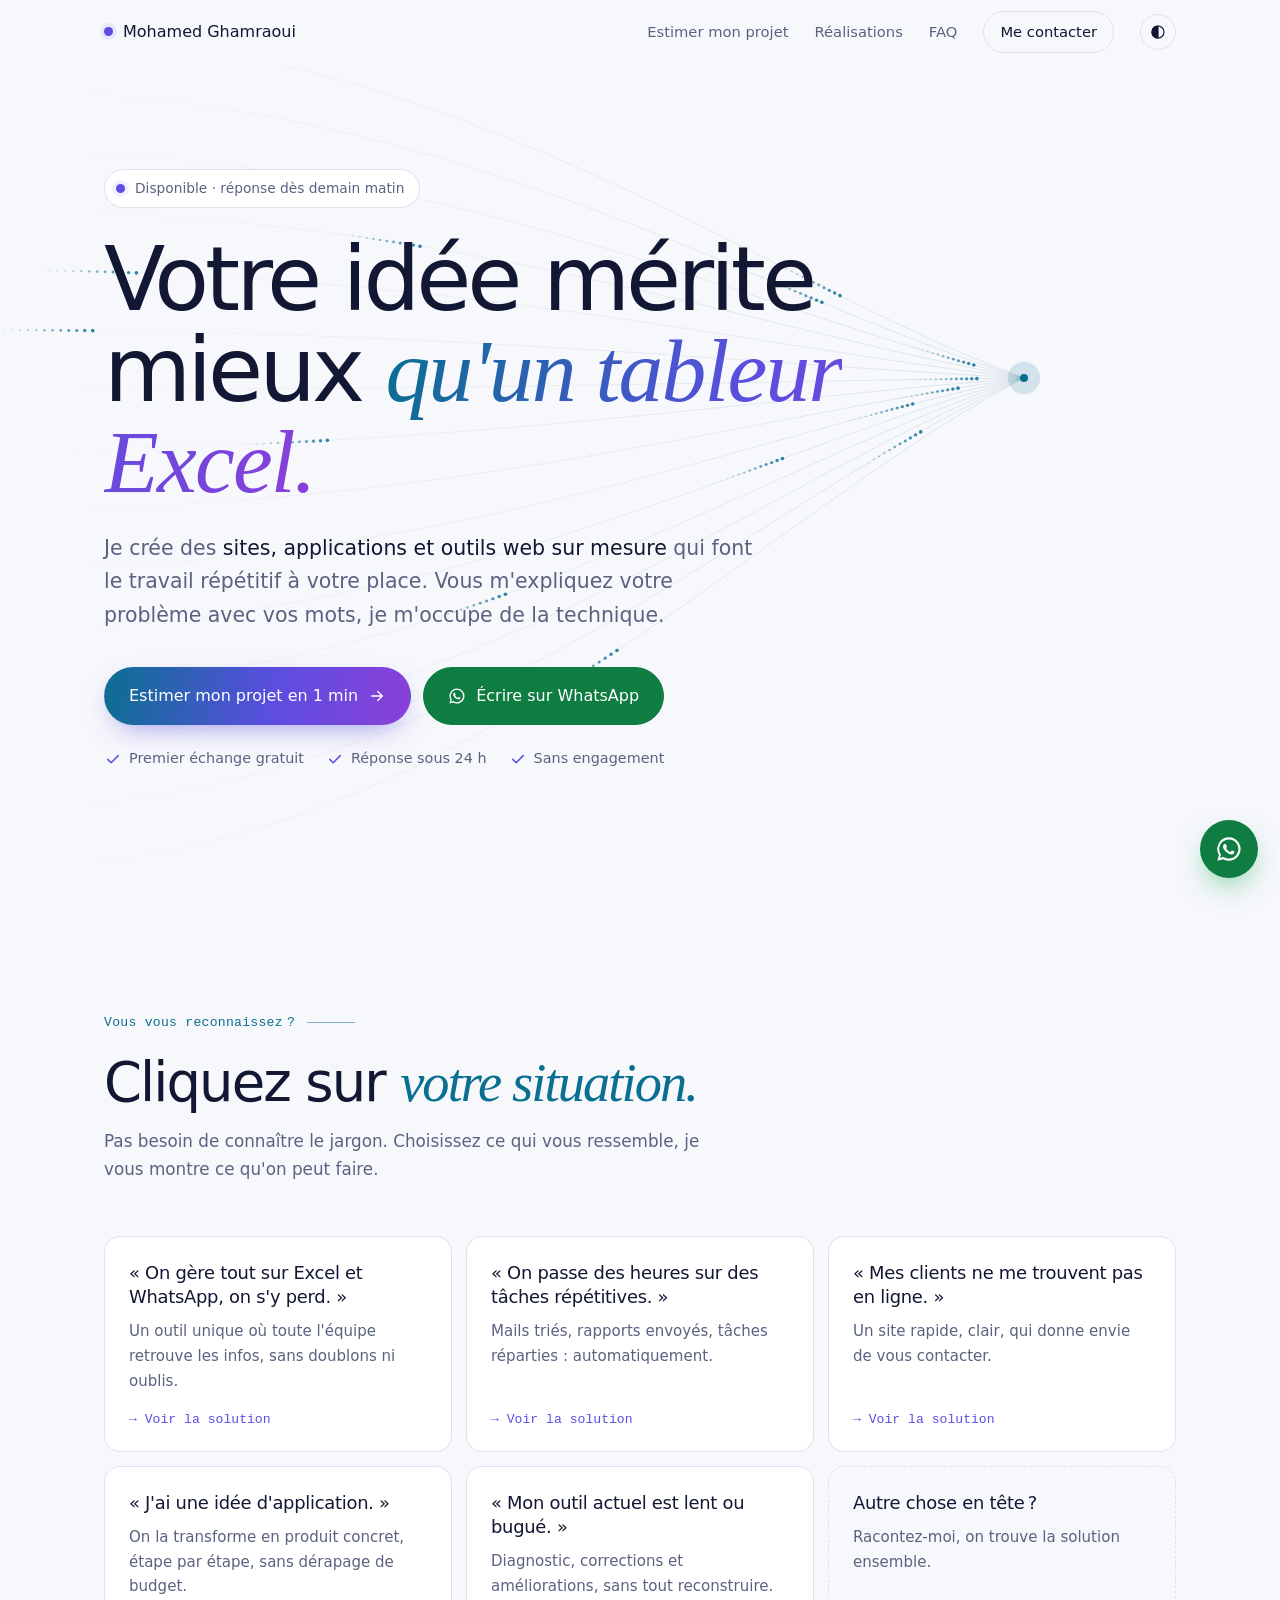
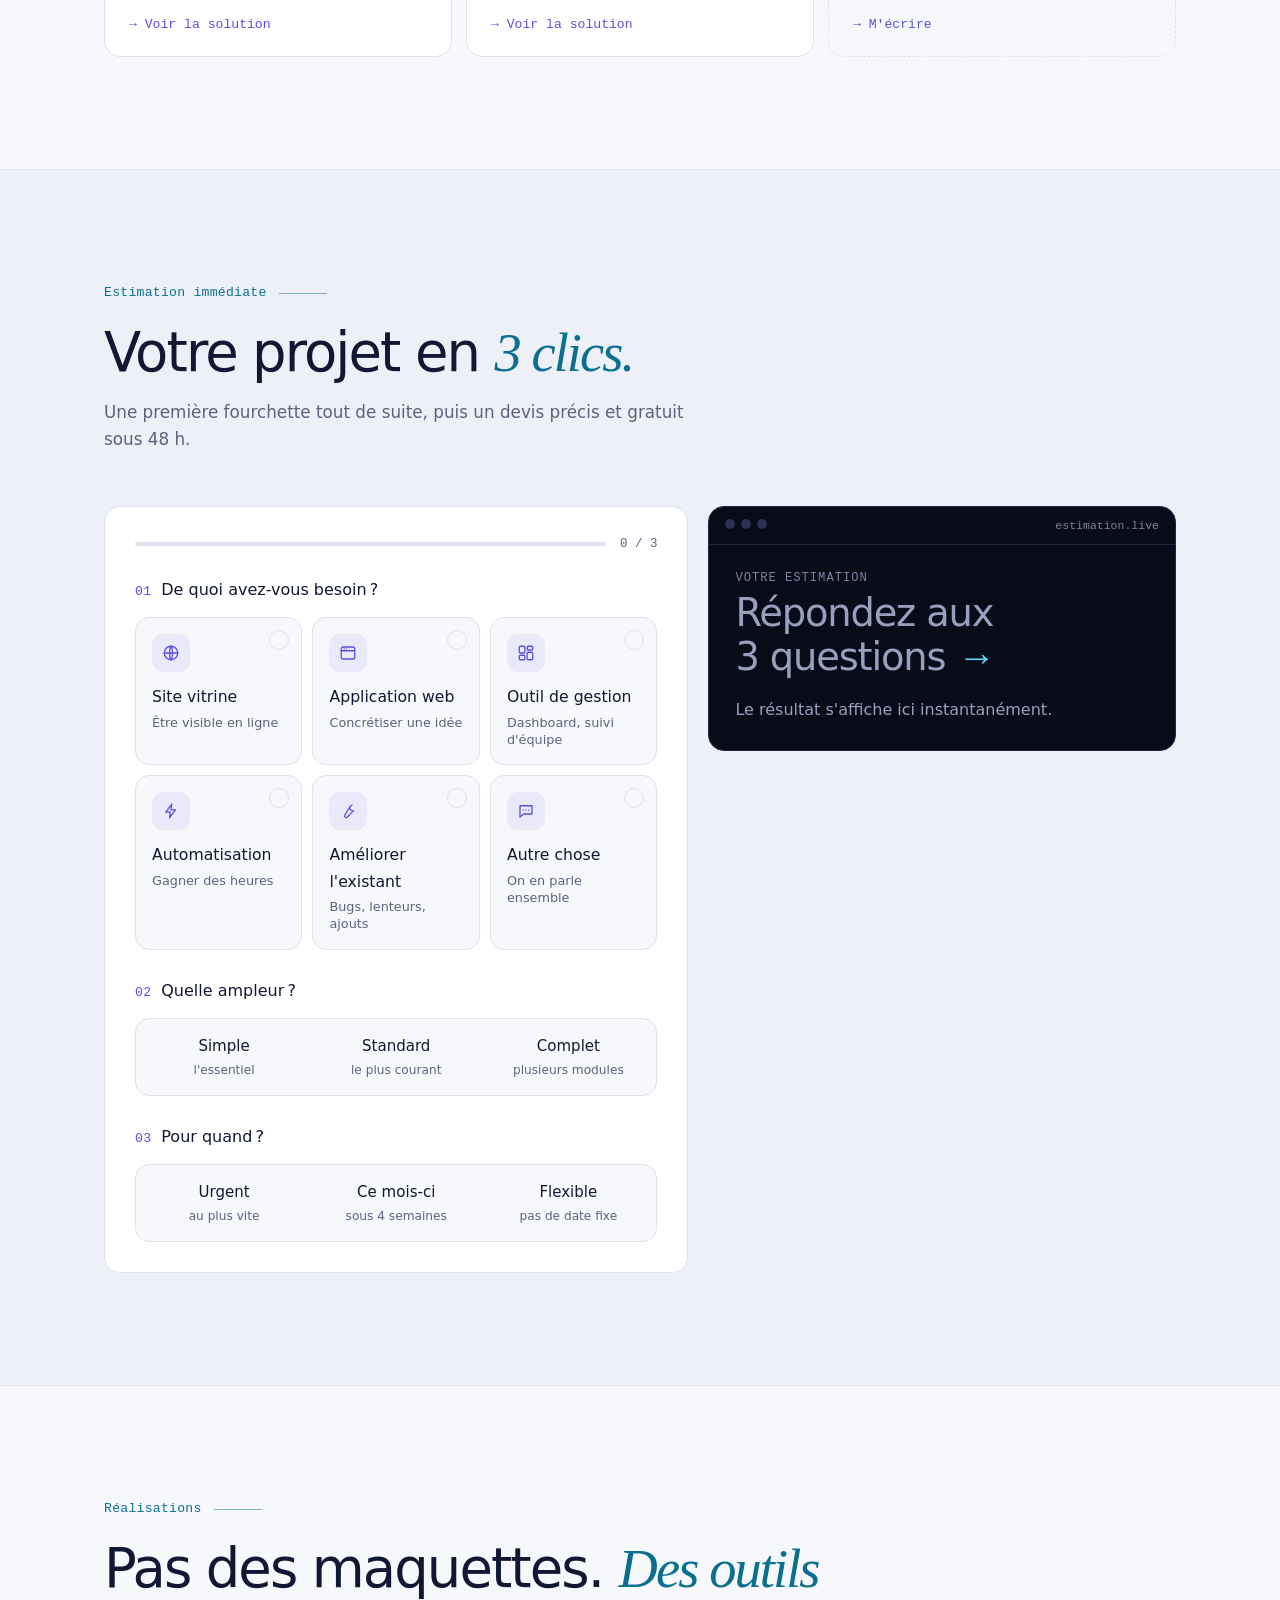
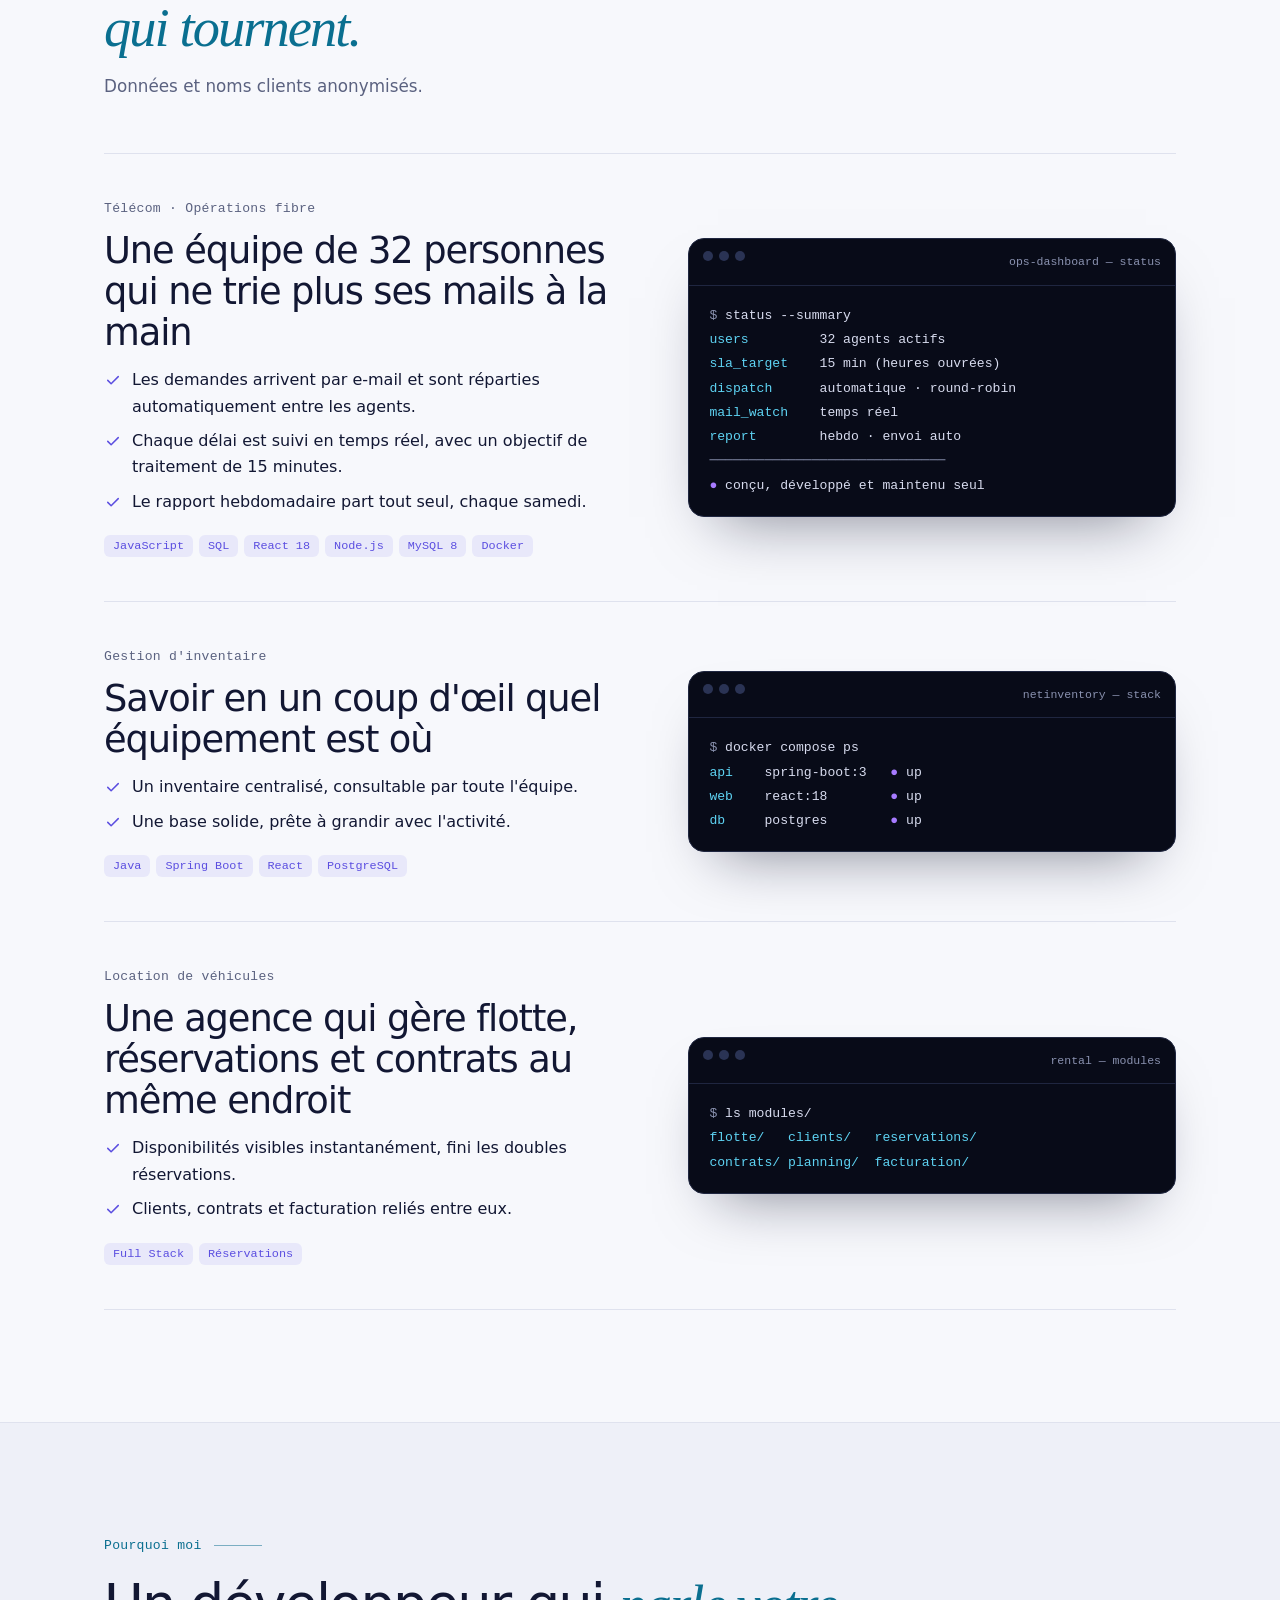
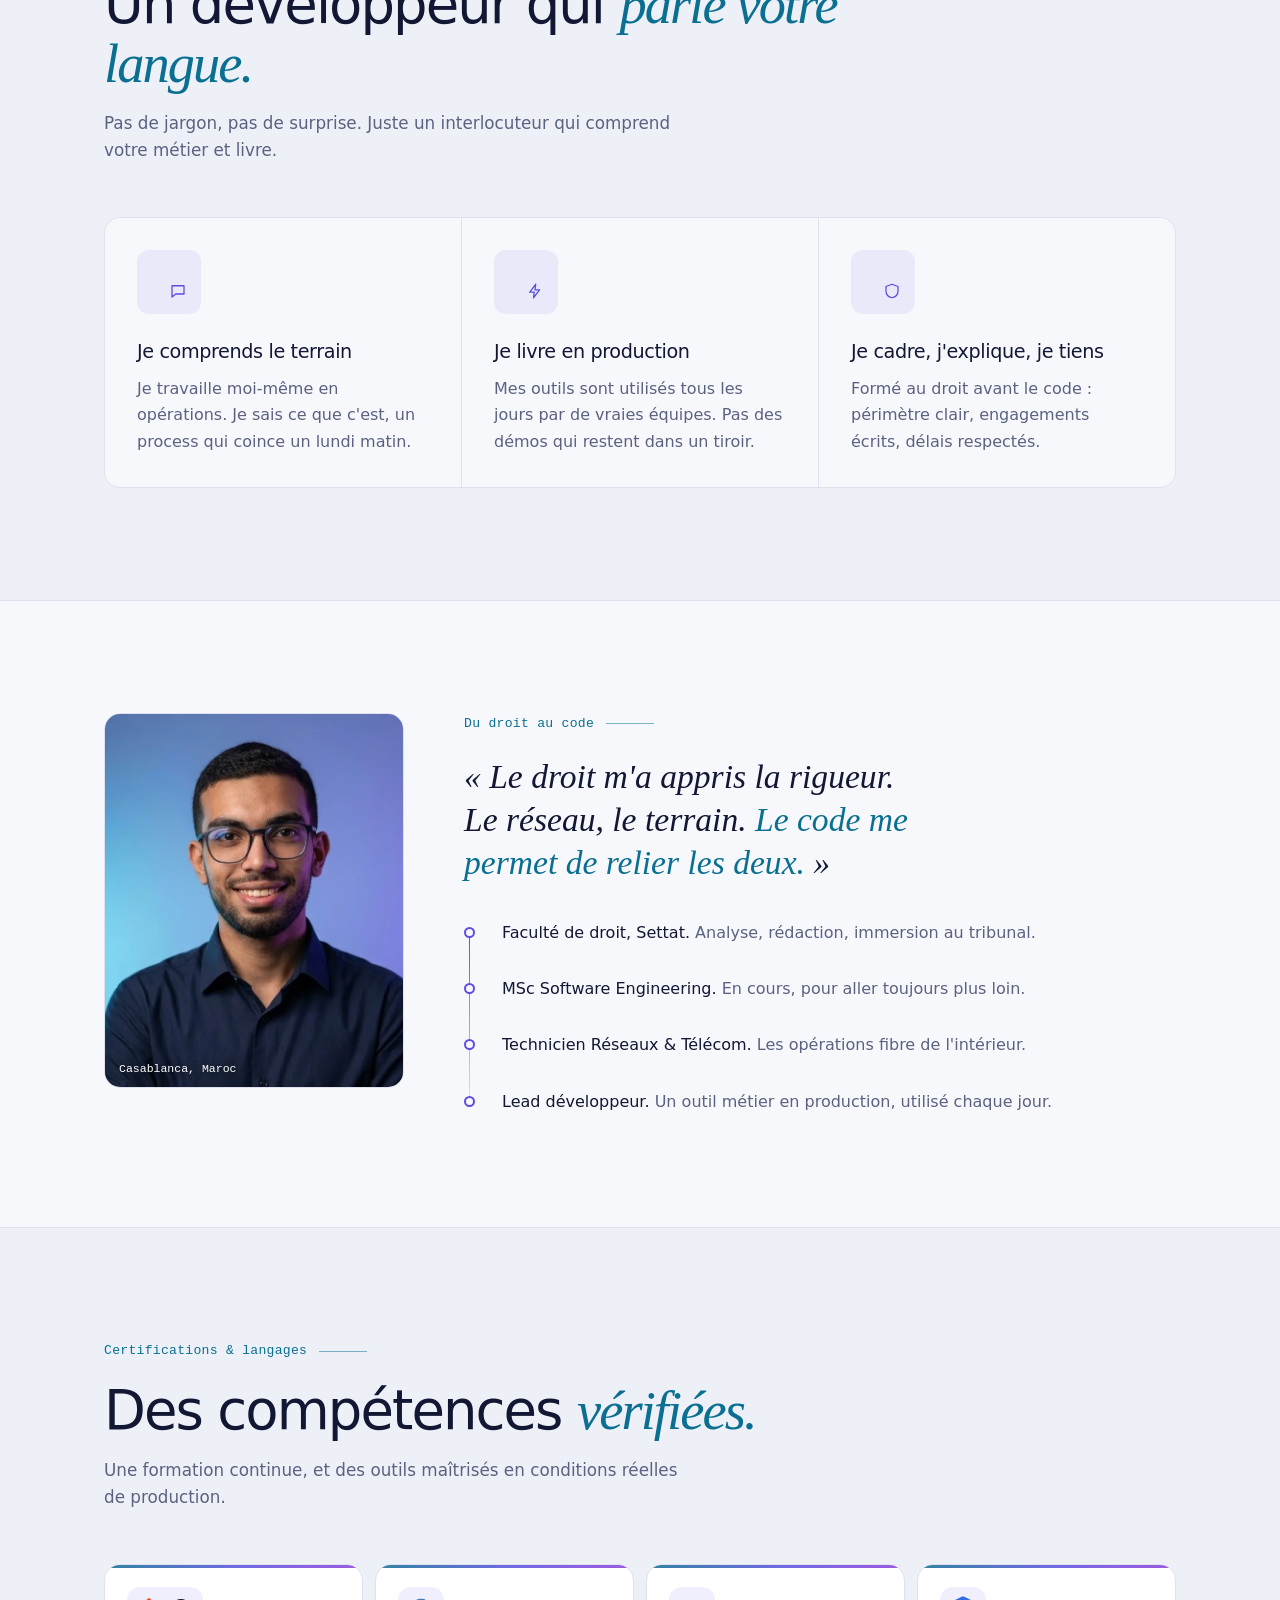
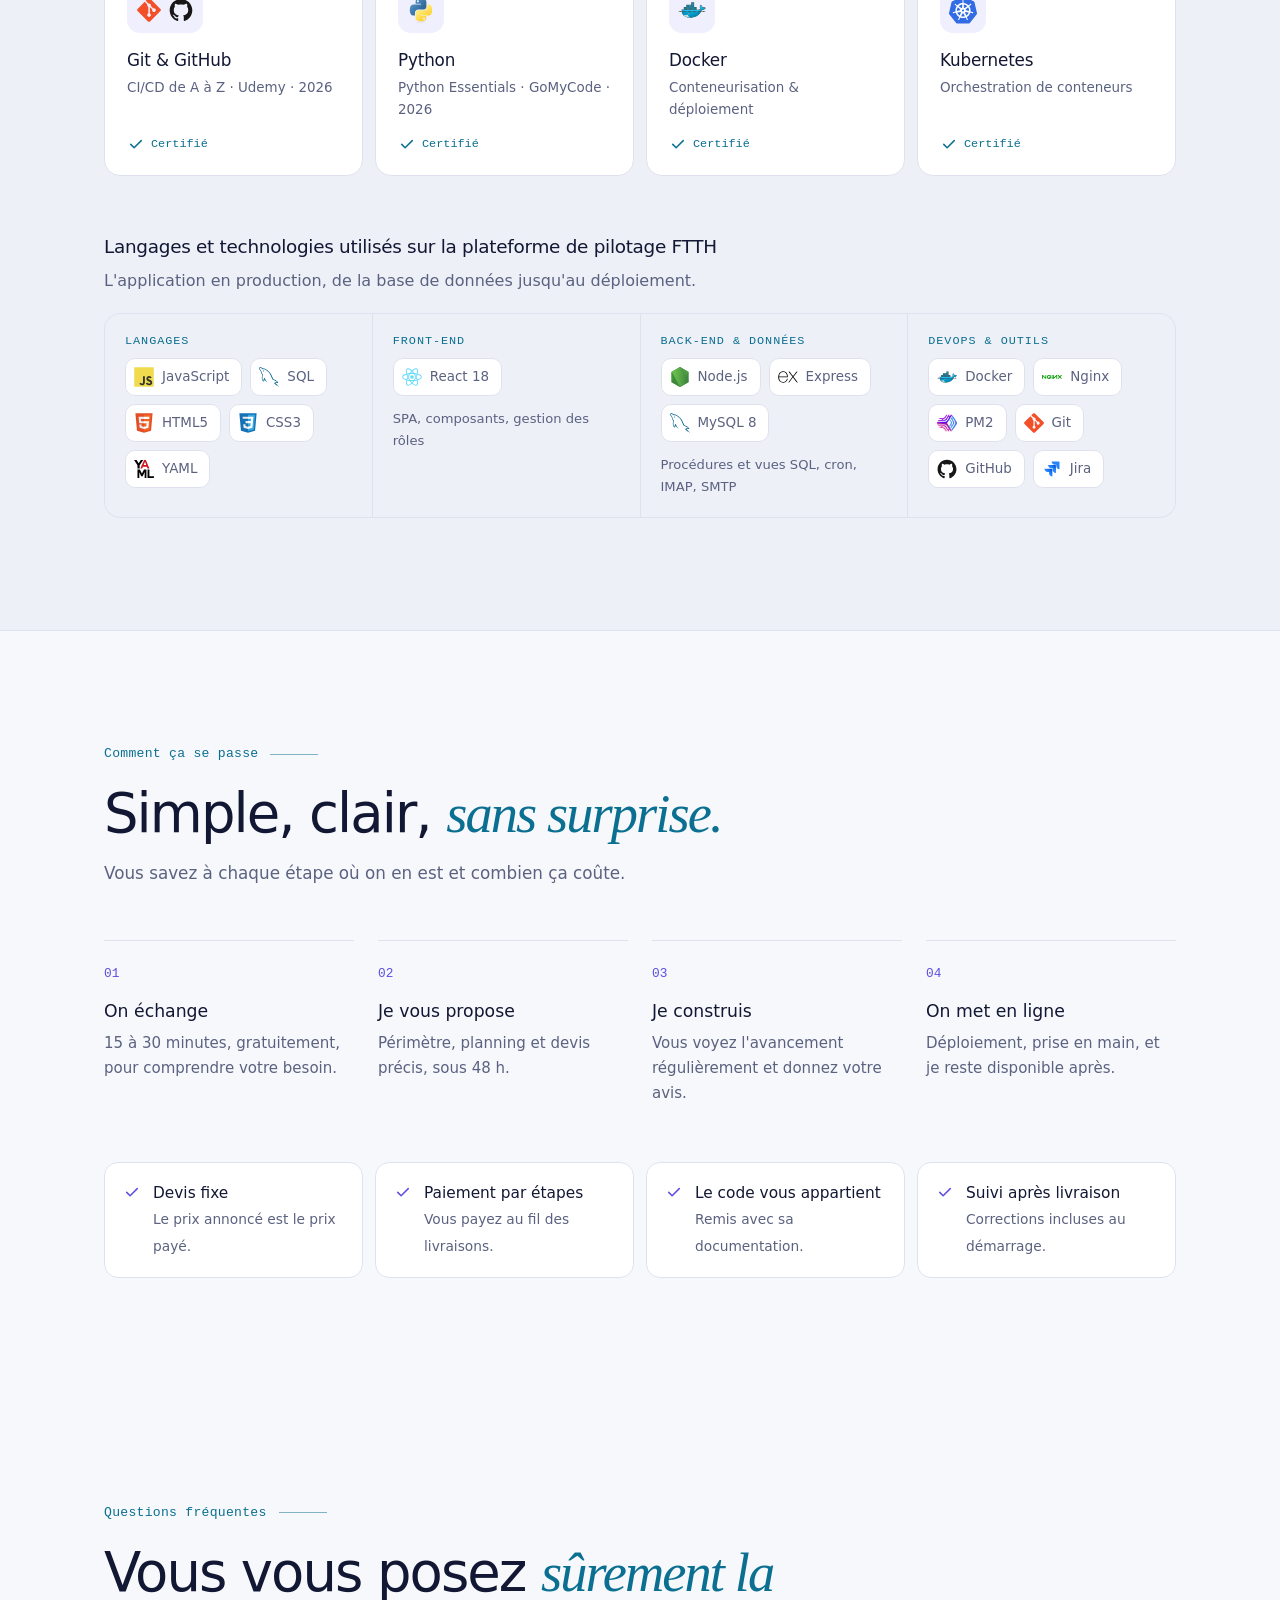
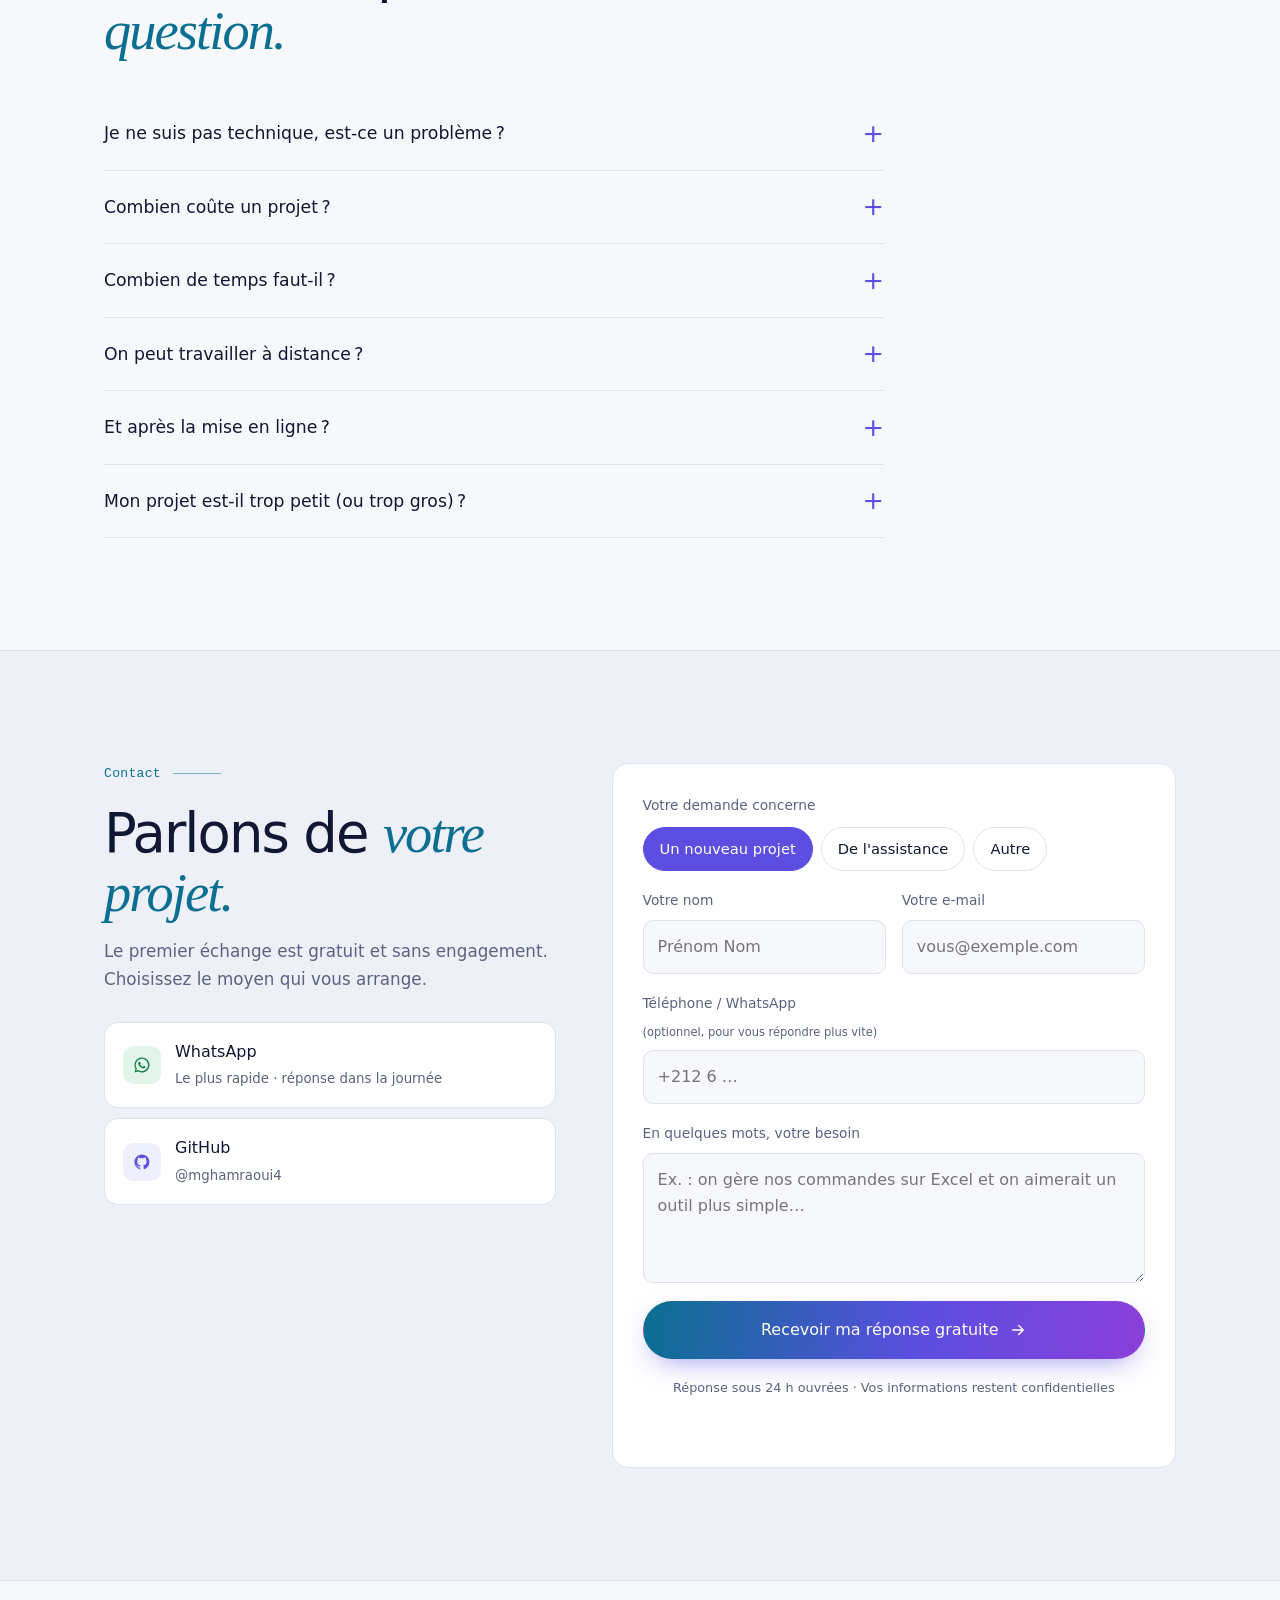
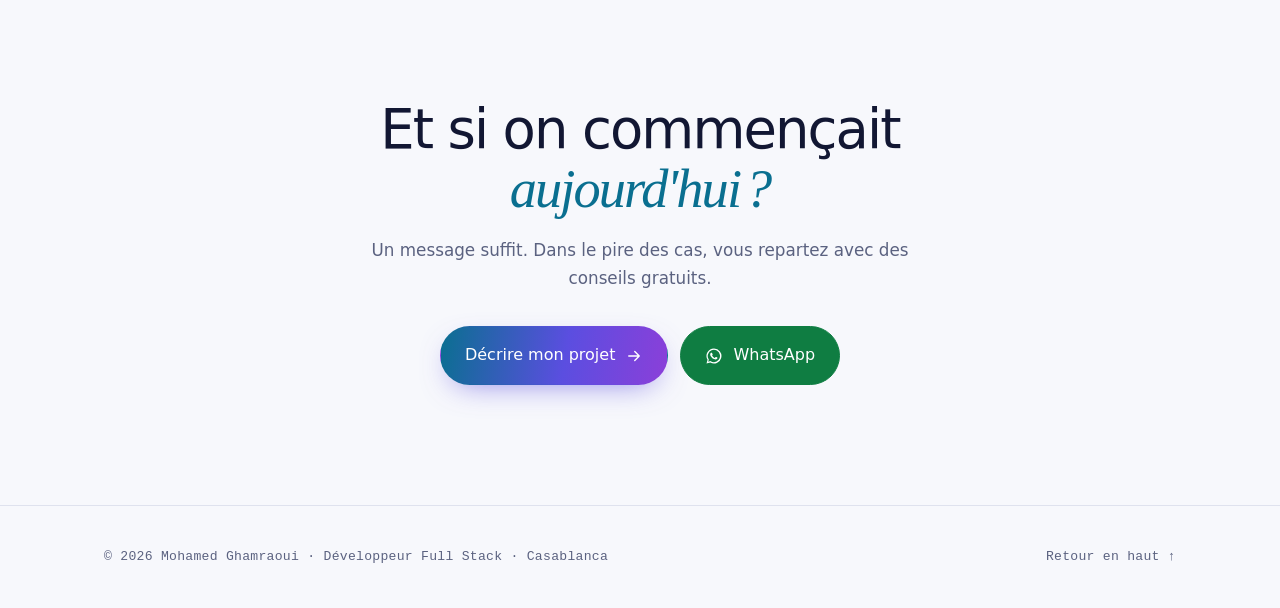
==== commit 5e1e201e: "Nom complet, ajustements d'affichage sur petits écrans" ====
--- a/index.html
+++ b/index.html
@@ -3,12 +3,12 @@
   <head>
     <meta charset="utf-8" />
     <meta name="viewport" content="width=device-width, initial-scale=1, viewport-fit=cover" />
-    <title>Mohamed G. · Développeur Full Stack freelance à Casablanca</title>
+    <title>Mohamed Ghamraoui · Développeur Full Stack freelance à Casablanca</title>
     <meta
       name="description"
       content="Sites, applications et outils web sur mesure pour les entreprises et indépendants. Premier échange gratuit, estimation immédiate, réponse sous 24 h."
     />
-    <meta name="author" content="Mohamed G." />
+    <meta name="author" content="Mohamed Ghamraoui" />
     <meta name="robots" content="index, follow" />
     <link rel="canonical" href="https://mghamraoui4.github.io/mghamraoui4/" />
     <meta name="theme-color" content="#0a0e1d" media="(prefers-color-scheme: dark)" />
@@ -17,8 +17,8 @@
     <meta property="og:type" content="website" />
     <meta property="og:locale" content="fr_FR" />
     <meta property="og:url" content="https://mghamraoui4.github.io/mghamraoui4/" />
-    <meta property="og:site_name" content="Mohamed G." />
-    <meta property="og:title" content="Mohamed G. · Développeur Full Stack freelance" />
+    <meta property="og:site_name" content="Mohamed Ghamraoui" />
+    <meta property="og:title" content="Mohamed Ghamraoui · Développeur Full Stack freelance" />
     <meta
       property="og:description"
       content="Sites, applications et outils web sur mesure. Estimez votre projet en 1 minute."
@@ -42,7 +42,8 @@
       {
         "@context": "https://schema.org",
         "@type": "ProfessionalService",
-        "name": "Mohamed G. · Développeur Full Stack",
+        "name": "Mohamed Ghamraoui · Développeur Full Stack",
+        "founder": { "@type": "Person", "name": "Mohamed Ghamraoui" },
         "url": "https://mghamraoui4.github.io/mghamraoui4/",
         "image": "https://mghamraoui4.github.io/mghamraoui4/img/og-image.jpg",
         "telephone": "+212708262334",
@@ -139,7 +140,7 @@
 
     <nav id="nav">
       <div class="wrap">
-        <a href="#top" class="logo"><span class="dot"></span>Mohamed&nbsp;G.</a>
+        <a href="#top" class="logo"><span class="dot"></span>Mohamed&nbsp;Ghamraoui</a>
         <div class="nav-links">
           <a href="#estimer" class="hide-m">Estimer mon projet</a>
           <a href="#projets" class="hide-m">Réalisations</a>
@@ -1086,7 +1087,7 @@
 
     <footer>
       <div class="wrap mono">
-        <span>© <span id="year"></span> Mohamed G. · Développeur Full Stack · Casablanca</span>
+        <span>© <span id="year"></span> Mohamed Ghamraoui · Développeur Full Stack · Casablanca</span>
         <a href="#top">Retour en haut ↑</a>
       </div>
     </footer>
--- a/css/styles.css
+++ b/css/styles.css
@@ -1714,3 +1714,15 @@
 .notfound .lede {
   margin-bottom: 30px;
 }
+
+@media (max-width: 440px) {
+  .nav-links .pill {
+    display: none;
+  }
+}
+
+@media (max-width: 420px) {
+  .promises {
+    grid-template-columns: 1fr;
+  }
+}
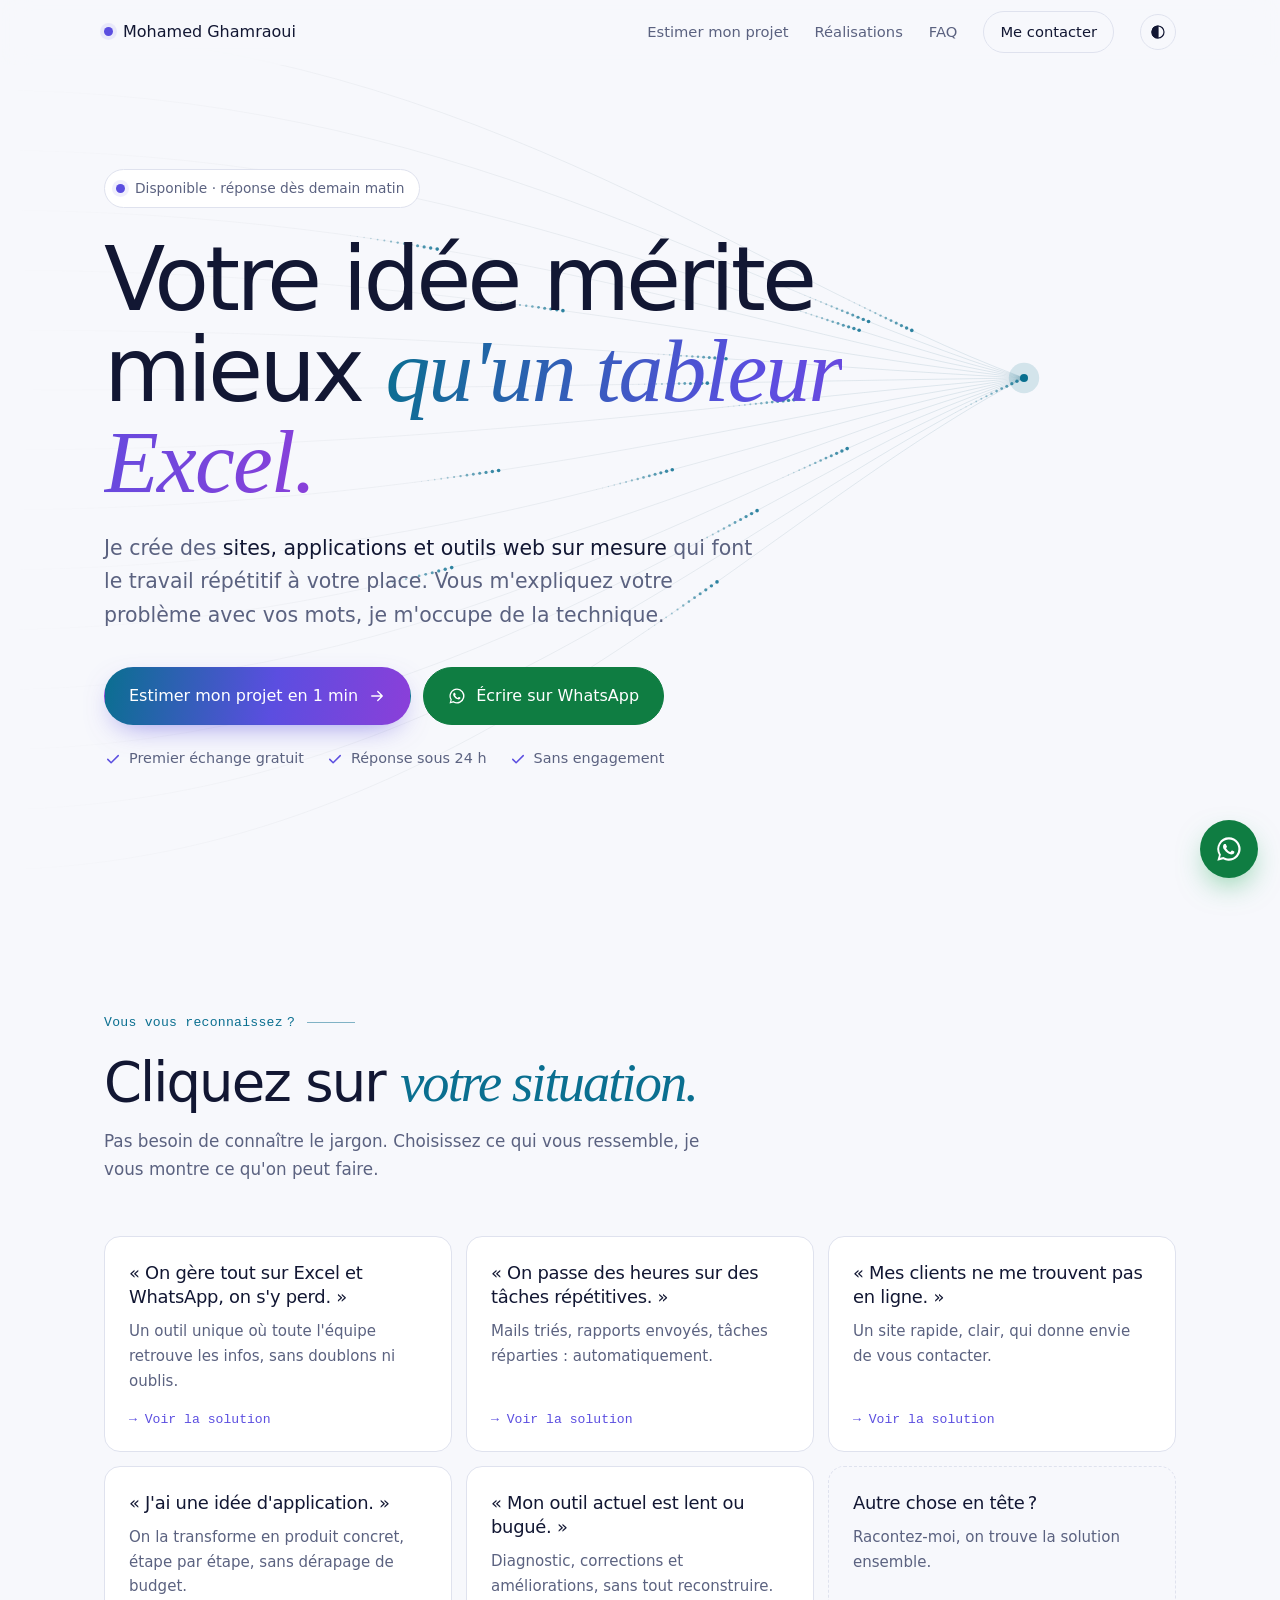
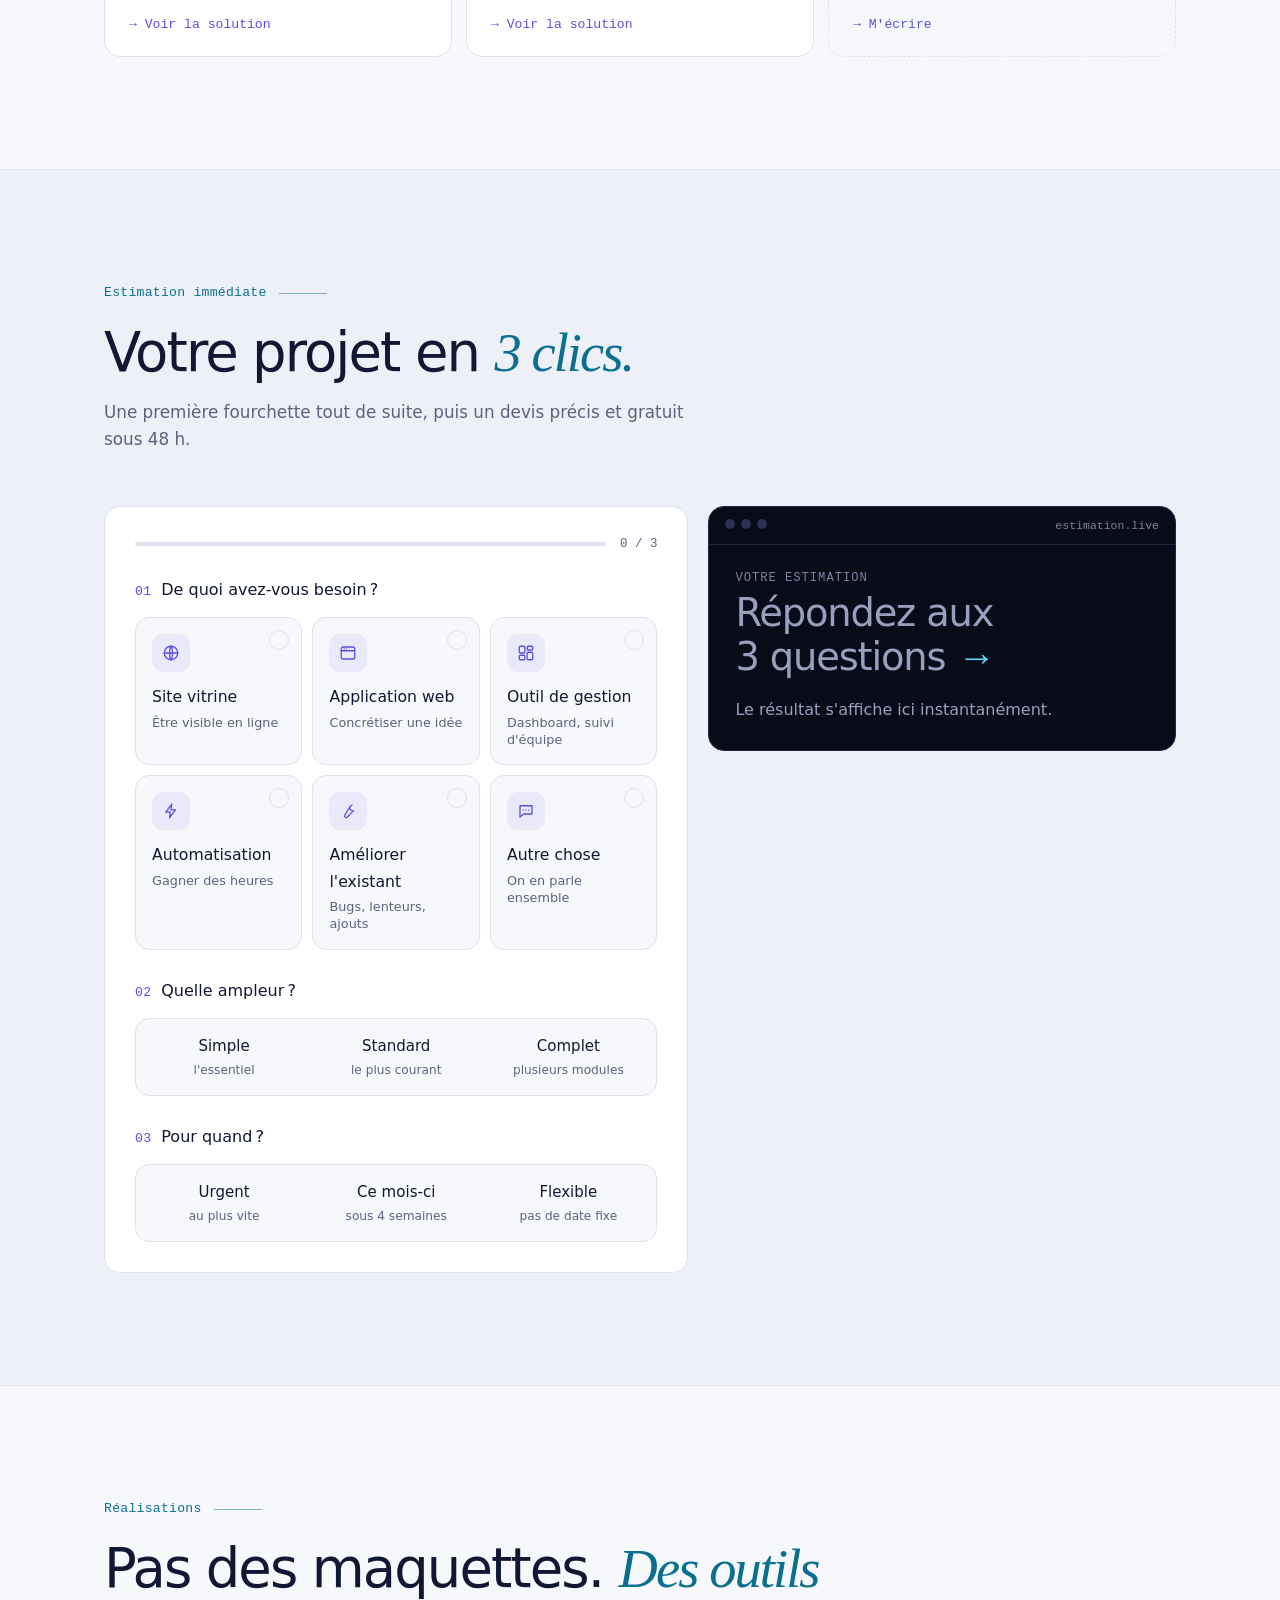
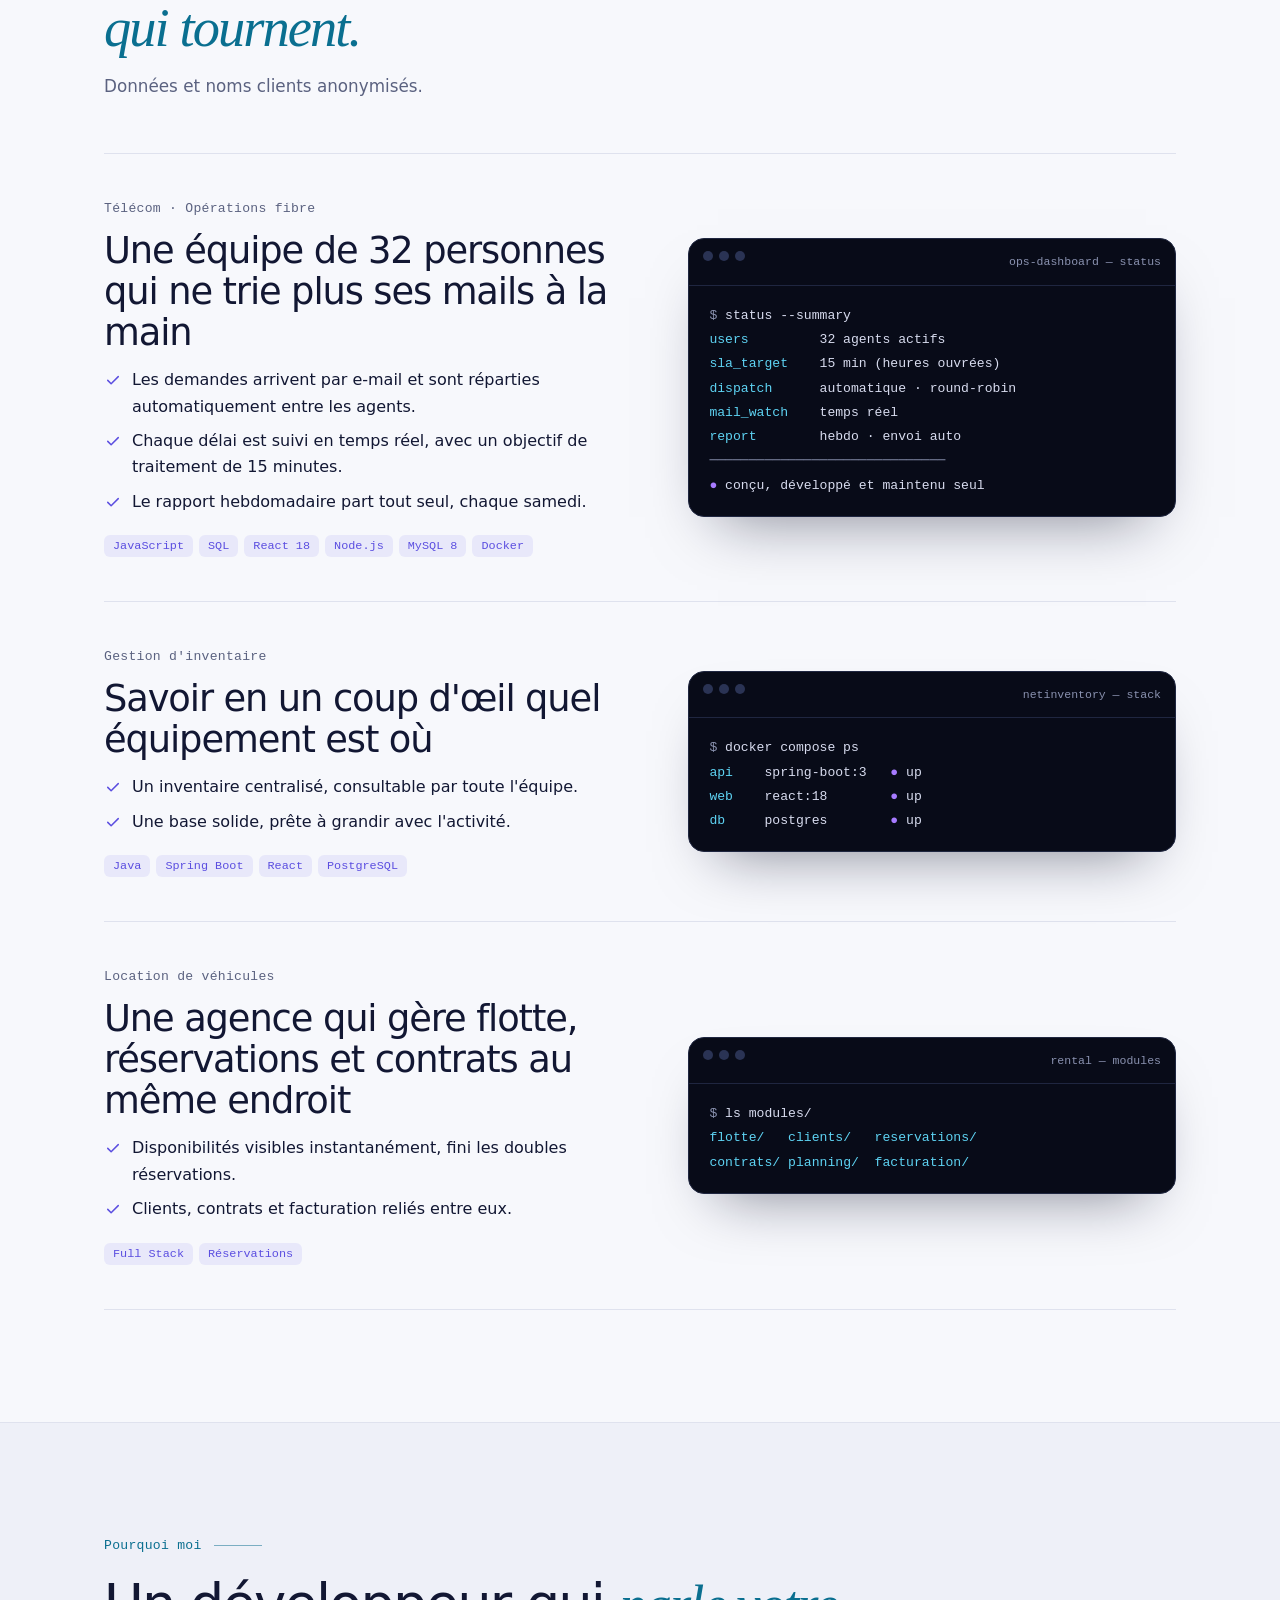
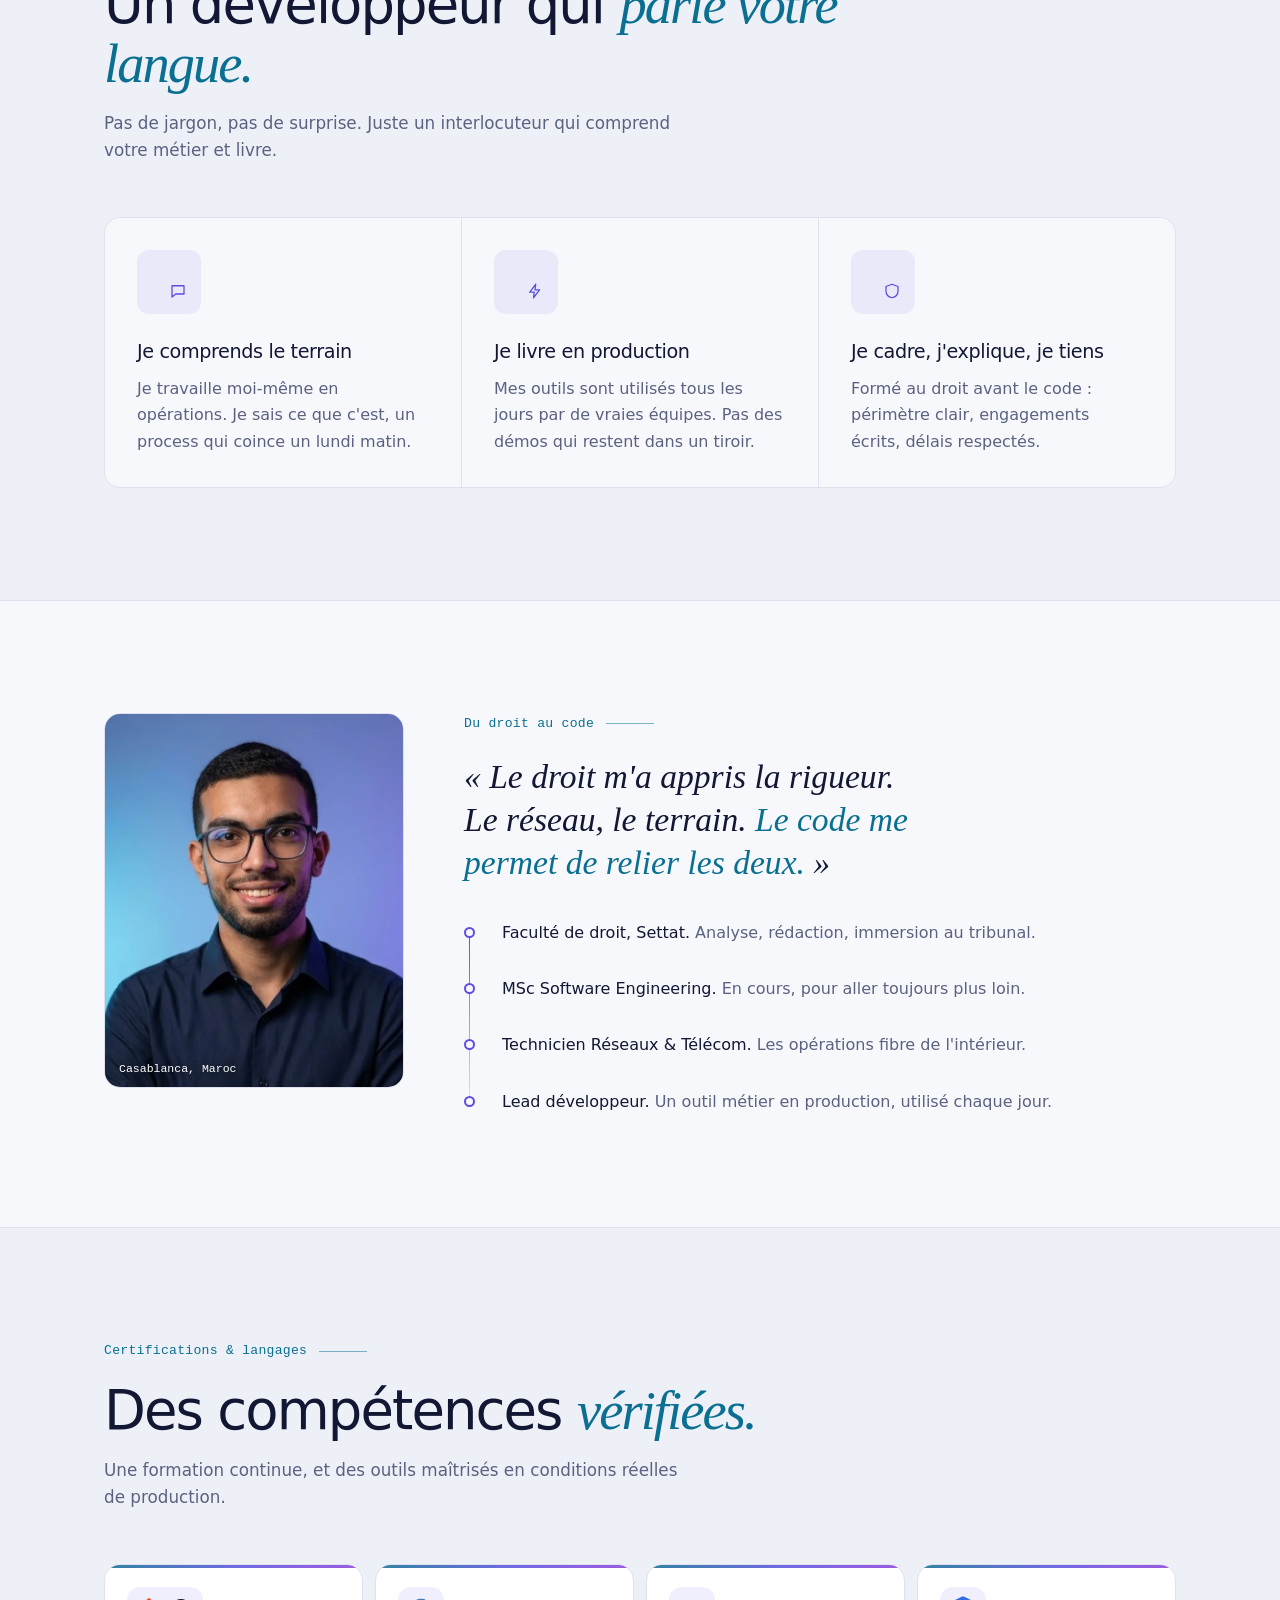
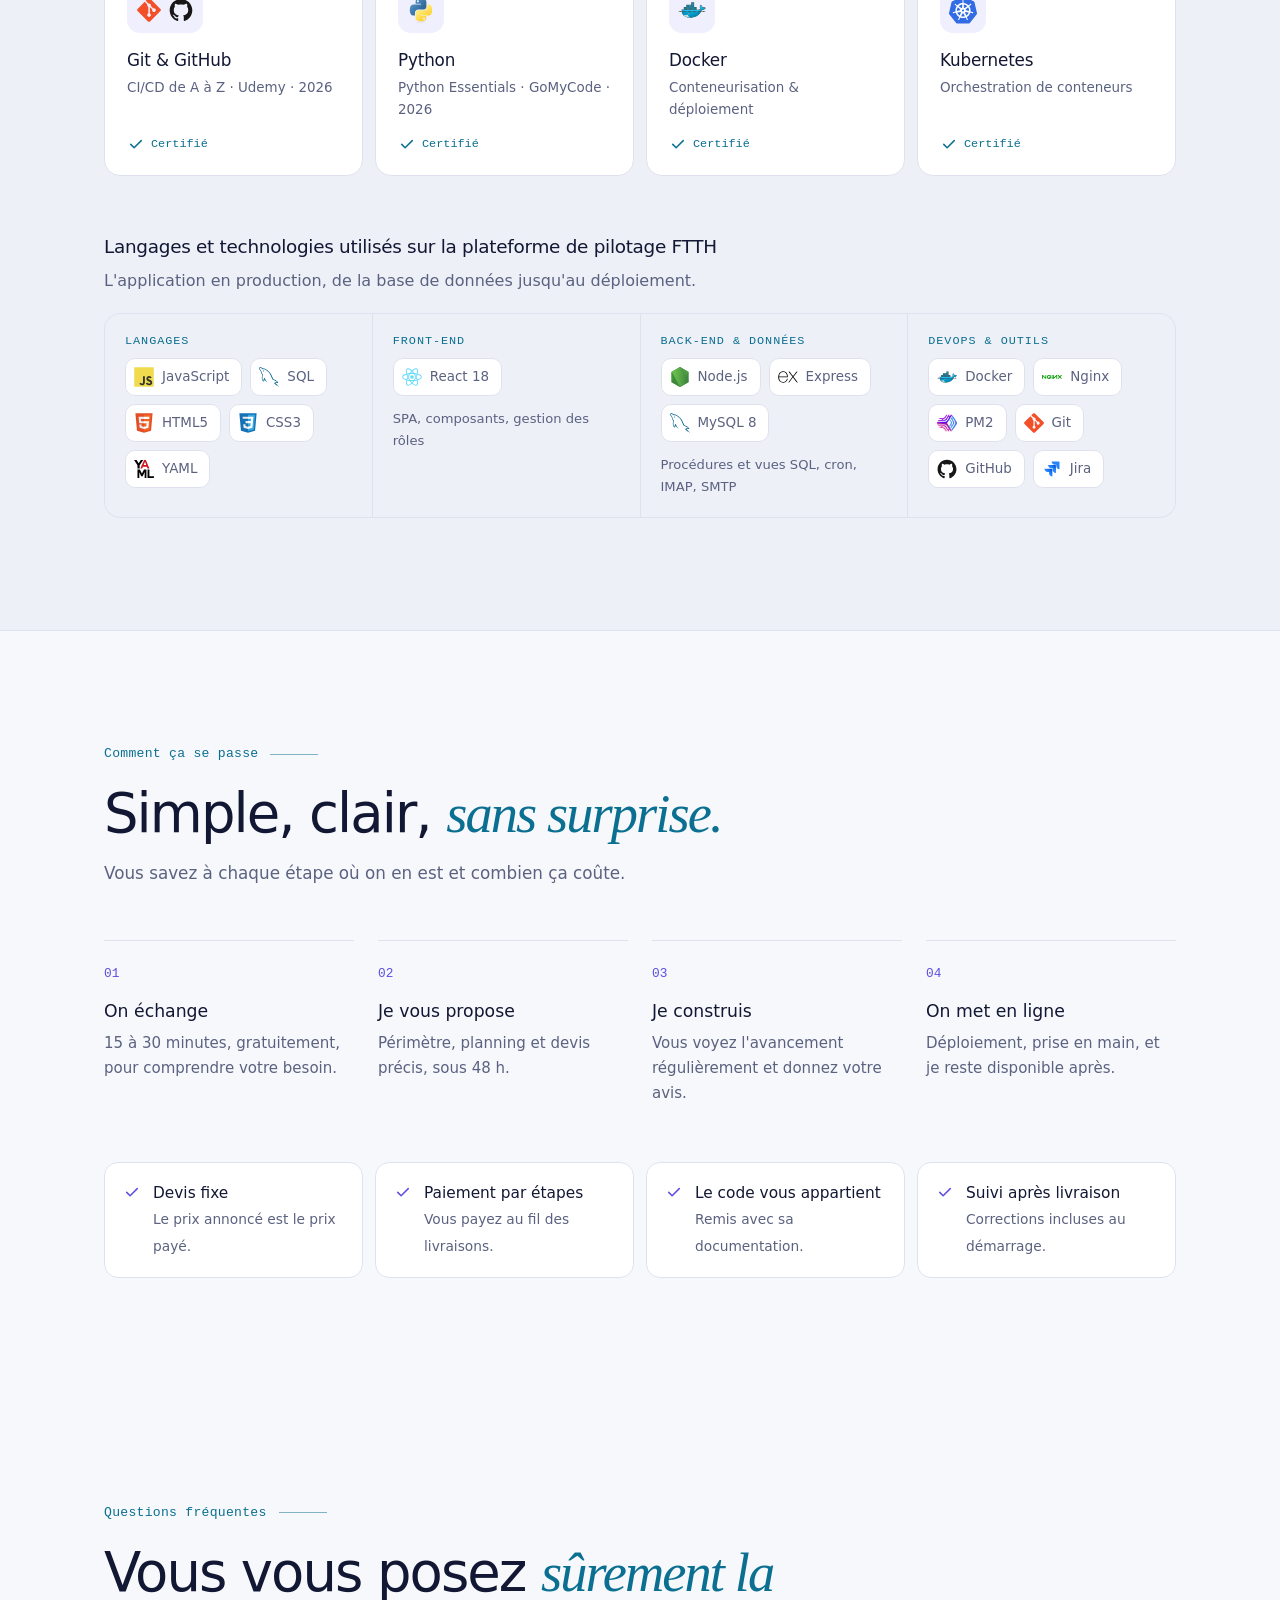
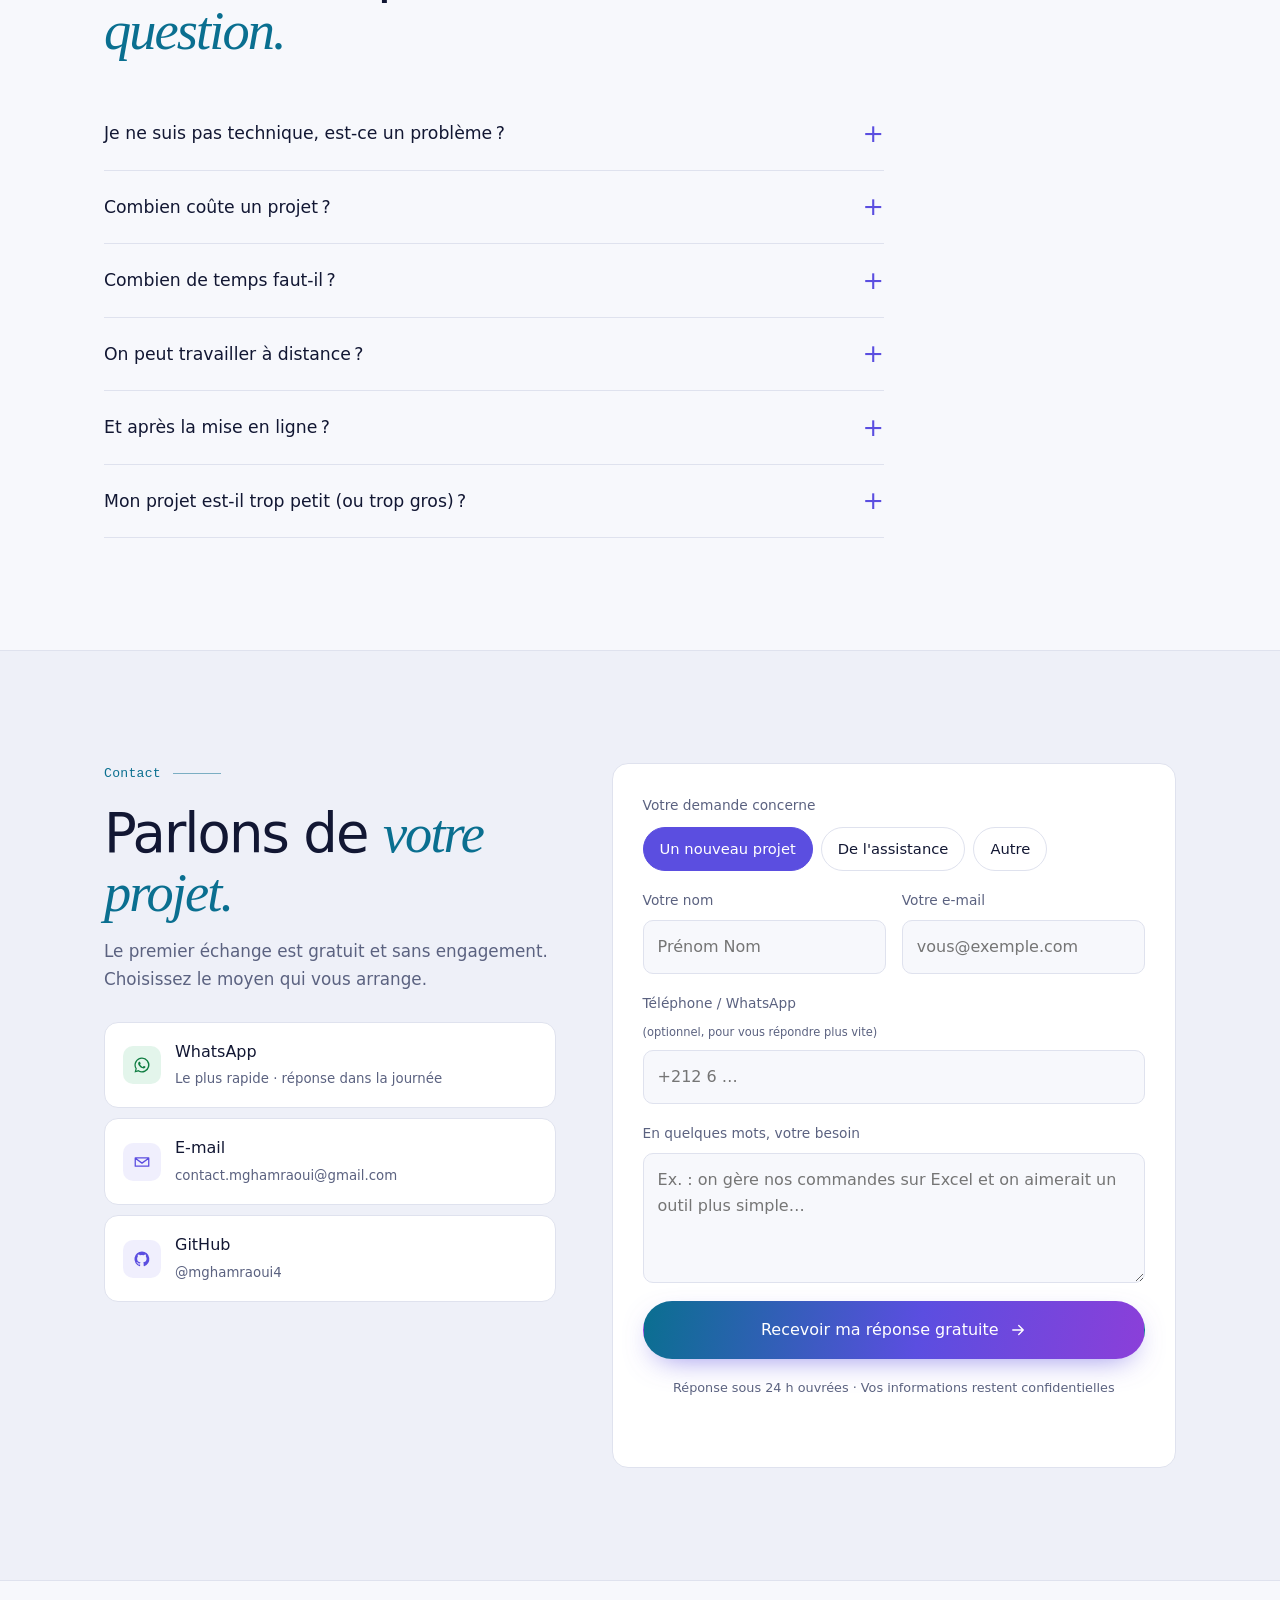
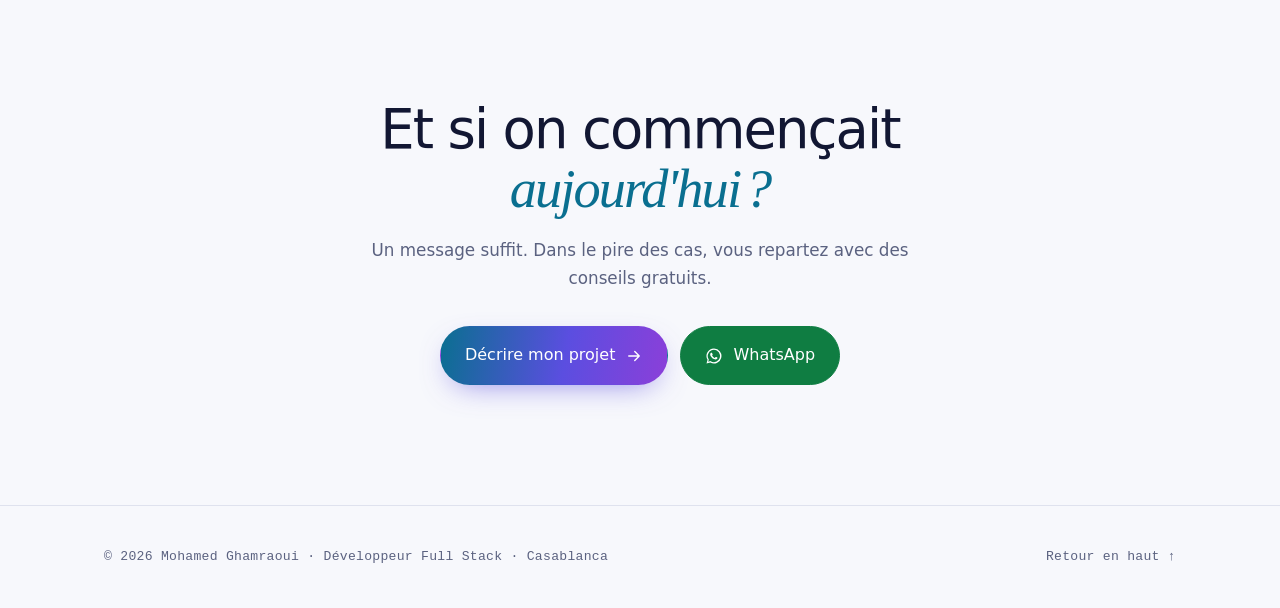
==== commit 90f4f027: "Coordonnées : numéro WhatsApp corrigé, ajout de l'e-mail de contact" ====
--- a/index.html
+++ b/index.html
@@ -46,7 +46,8 @@
         "founder": { "@type": "Person", "name": "Mohamed Ghamraoui" },
         "url": "https://mghamraoui4.github.io/mghamraoui4/",
         "image": "https://mghamraoui4.github.io/mghamraoui4/img/og-image.jpg",
-        "telephone": "+212708262334",
+        "telephone": "+212708282334",
+        "email": "contact.mghamraoui@gmail.com",
         "areaServed": "MA",
         "address": { "@type": "PostalAddress", "addressLocality": "Casablanca", "addressCountry": "MA" },
         "sameAs": ["https://github.com/mghamraoui4"],
@@ -986,6 +987,11 @@
                   ><svg class="i"><use href="#i-wa" /></svg></span
                 ><span><b>WhatsApp</b><small>Le plus rapide · réponse dans la journée</small></span></a
               >
+              <a href="mailto:contact.mghamraoui@gmail.com"
+                ><span class="ic"
+                  ><svg class="i"><use href="#i-mail" /></svg></span
+                ><span><b>E-mail</b><small>contact.mghamraoui@gmail.com</small></span></a
+              >
               <a href="#" id="cal-link" hidden
                 ><span class="ic"
                   ><svg class="i"><use href="#i-cal" /></svg></span
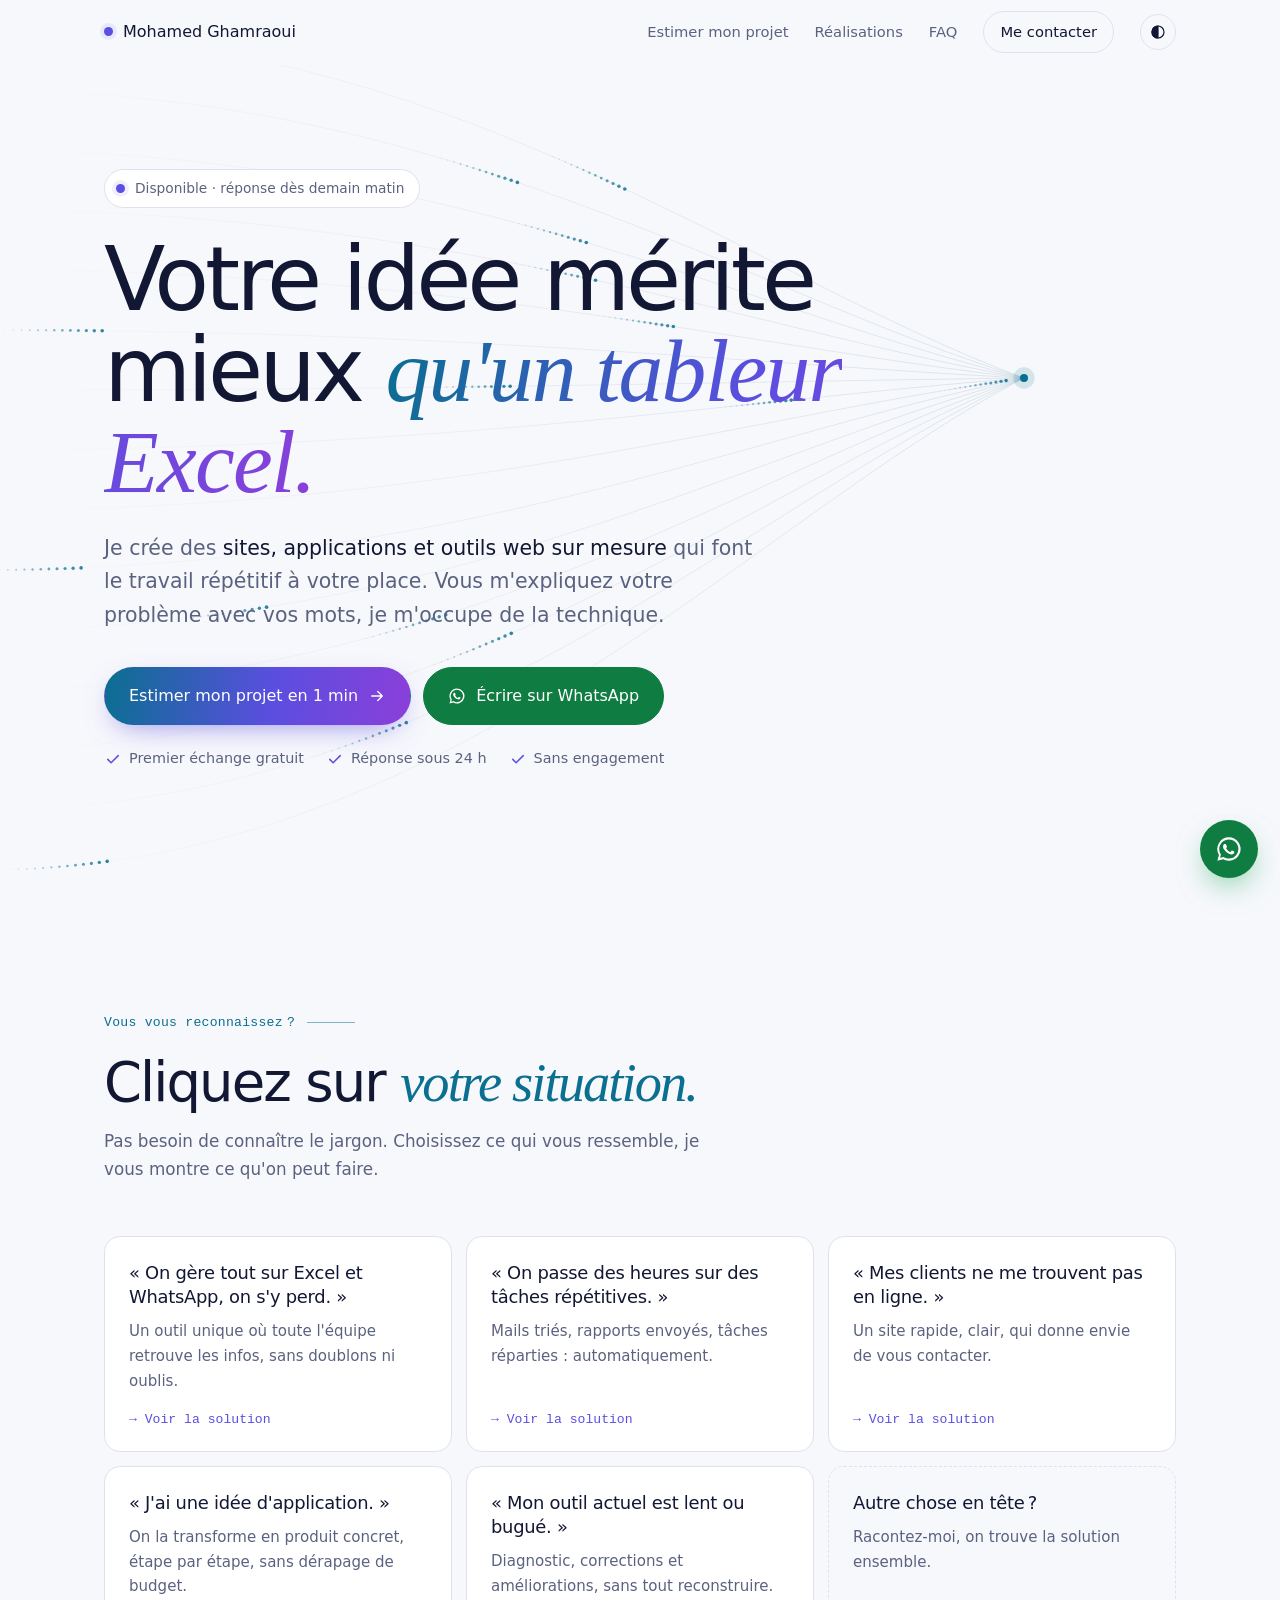
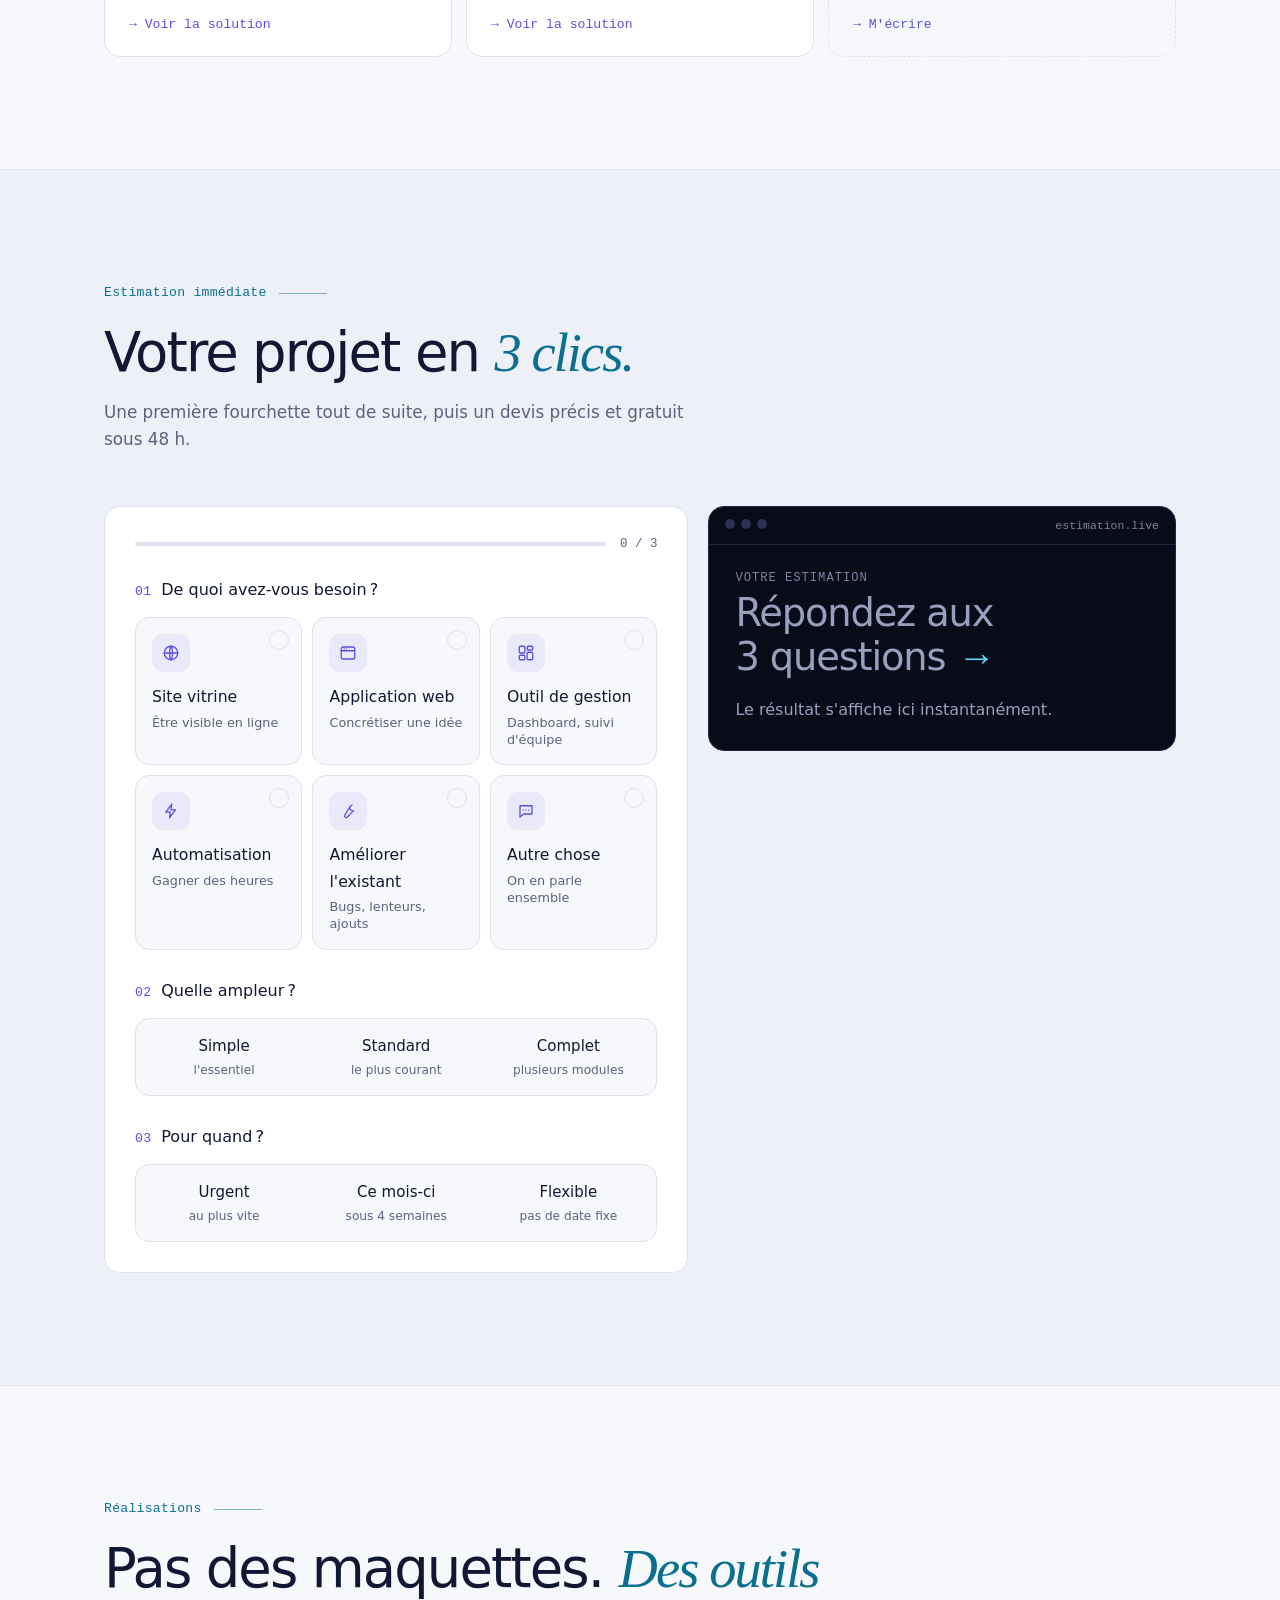
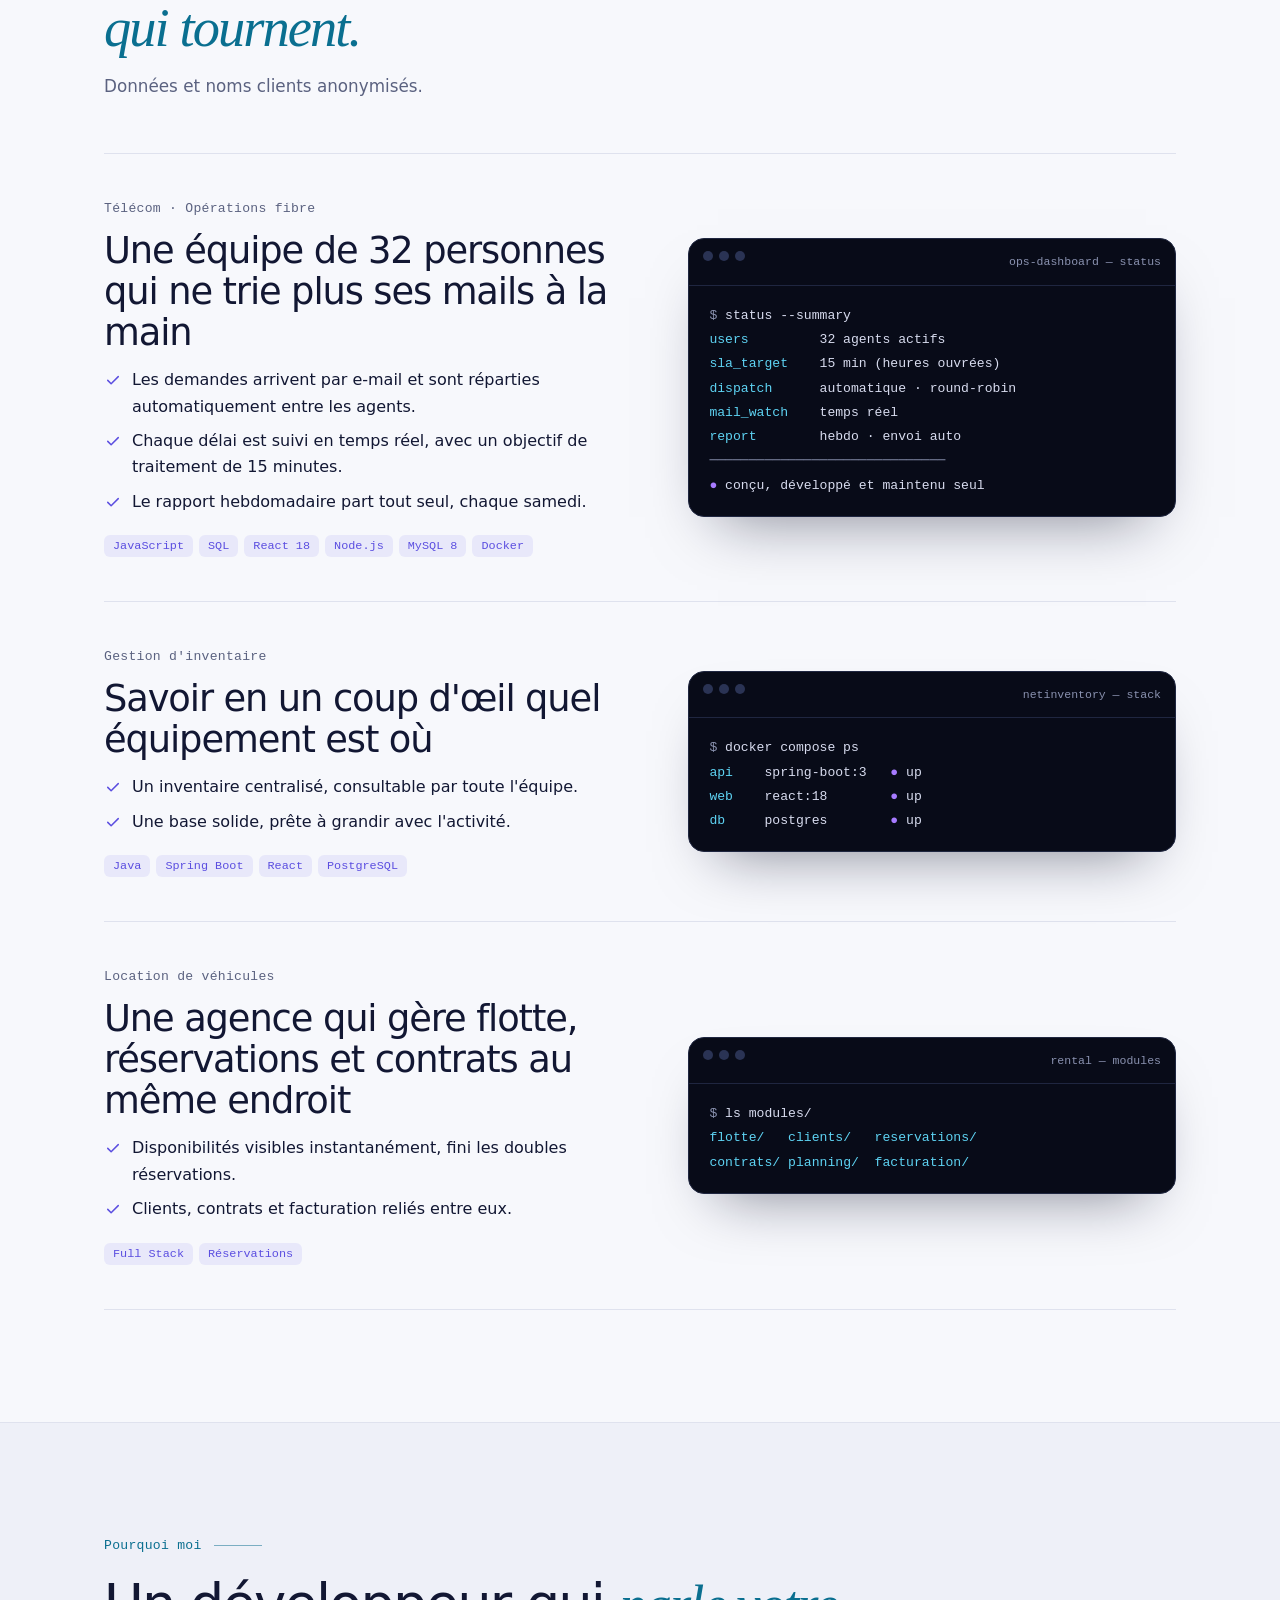
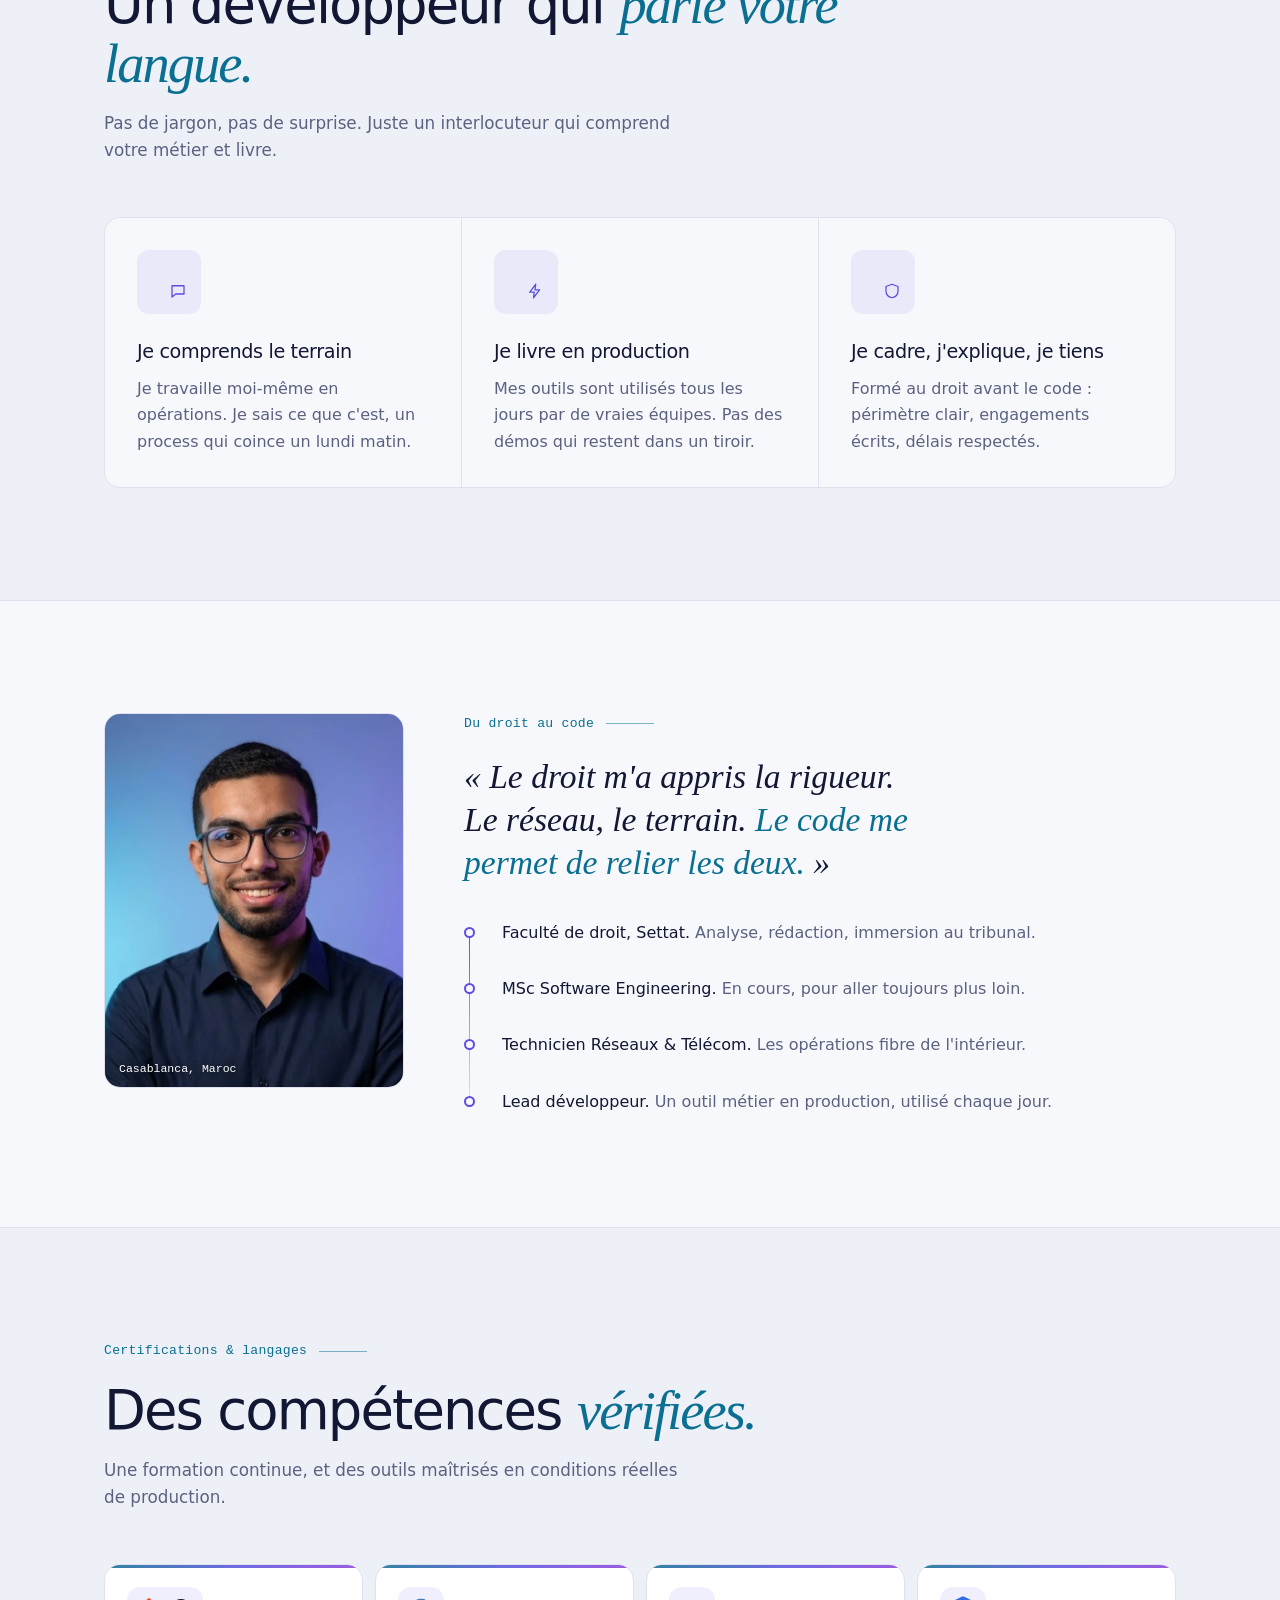
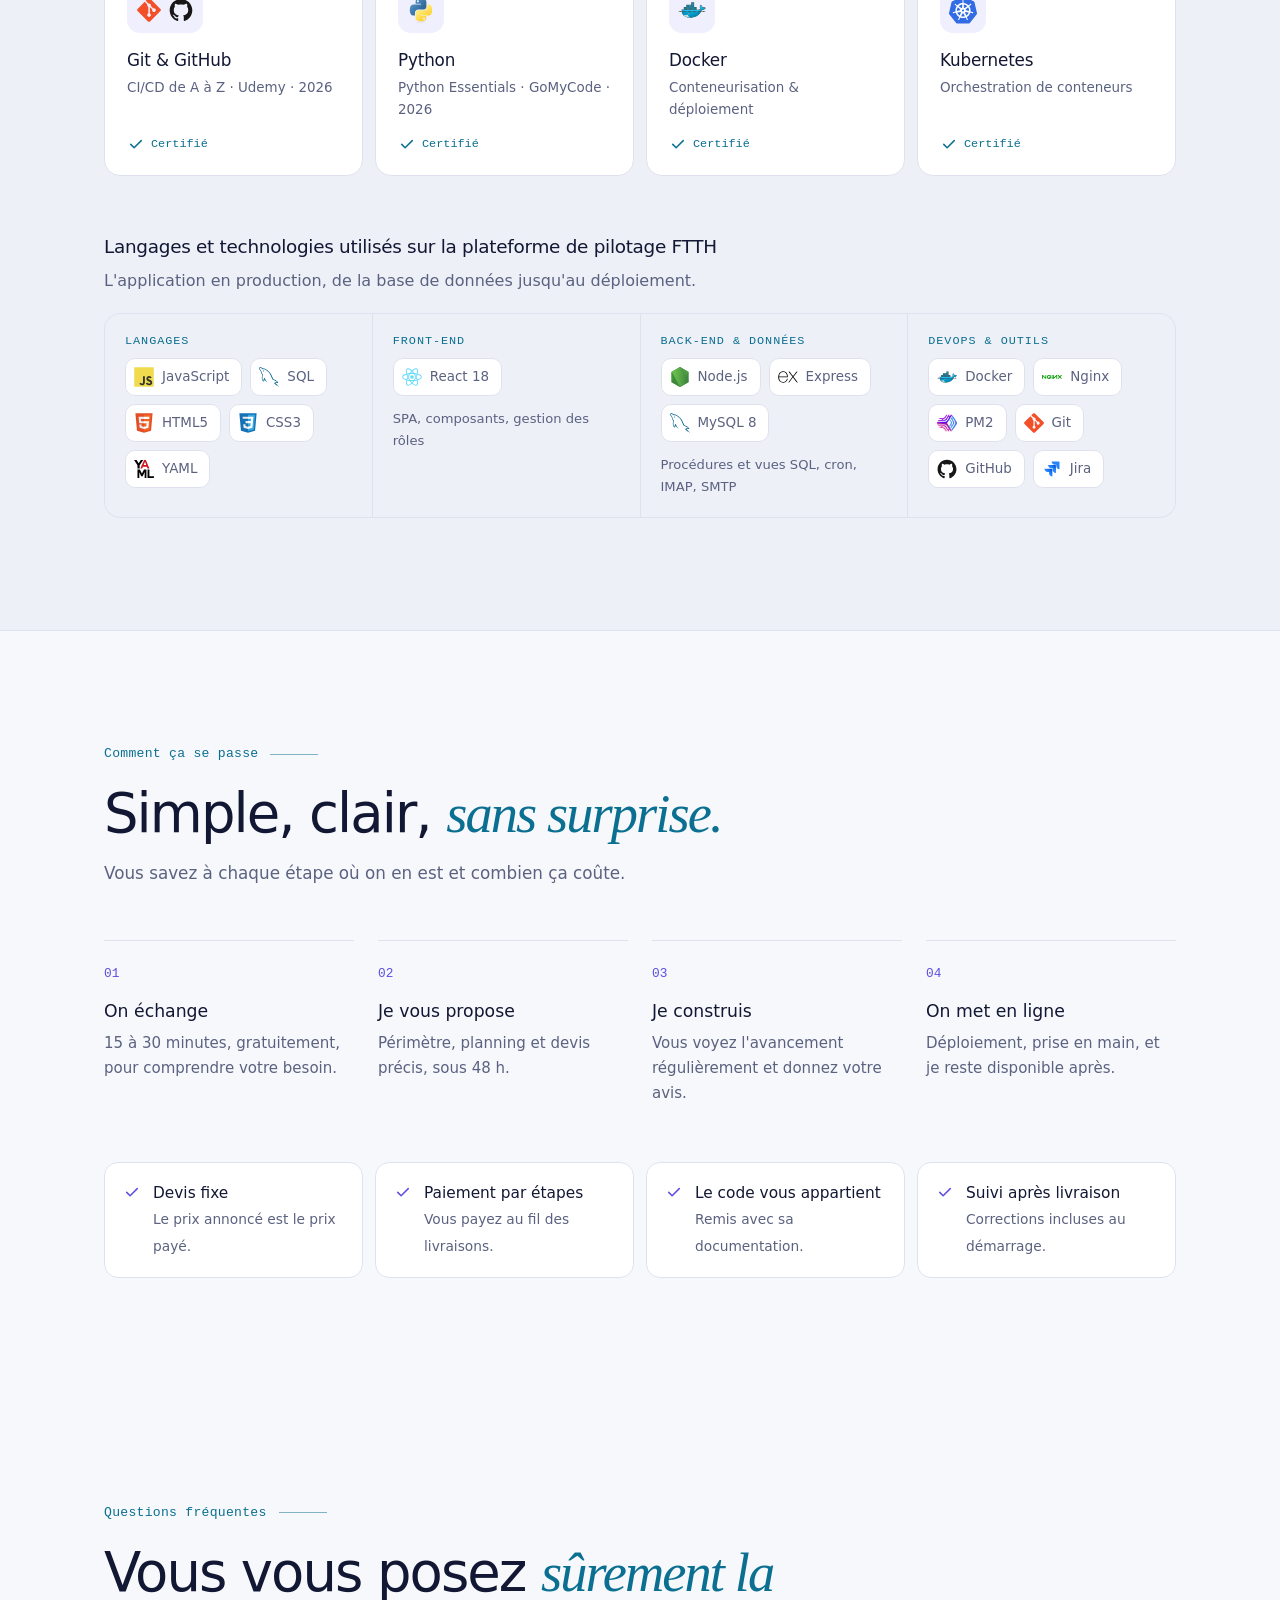
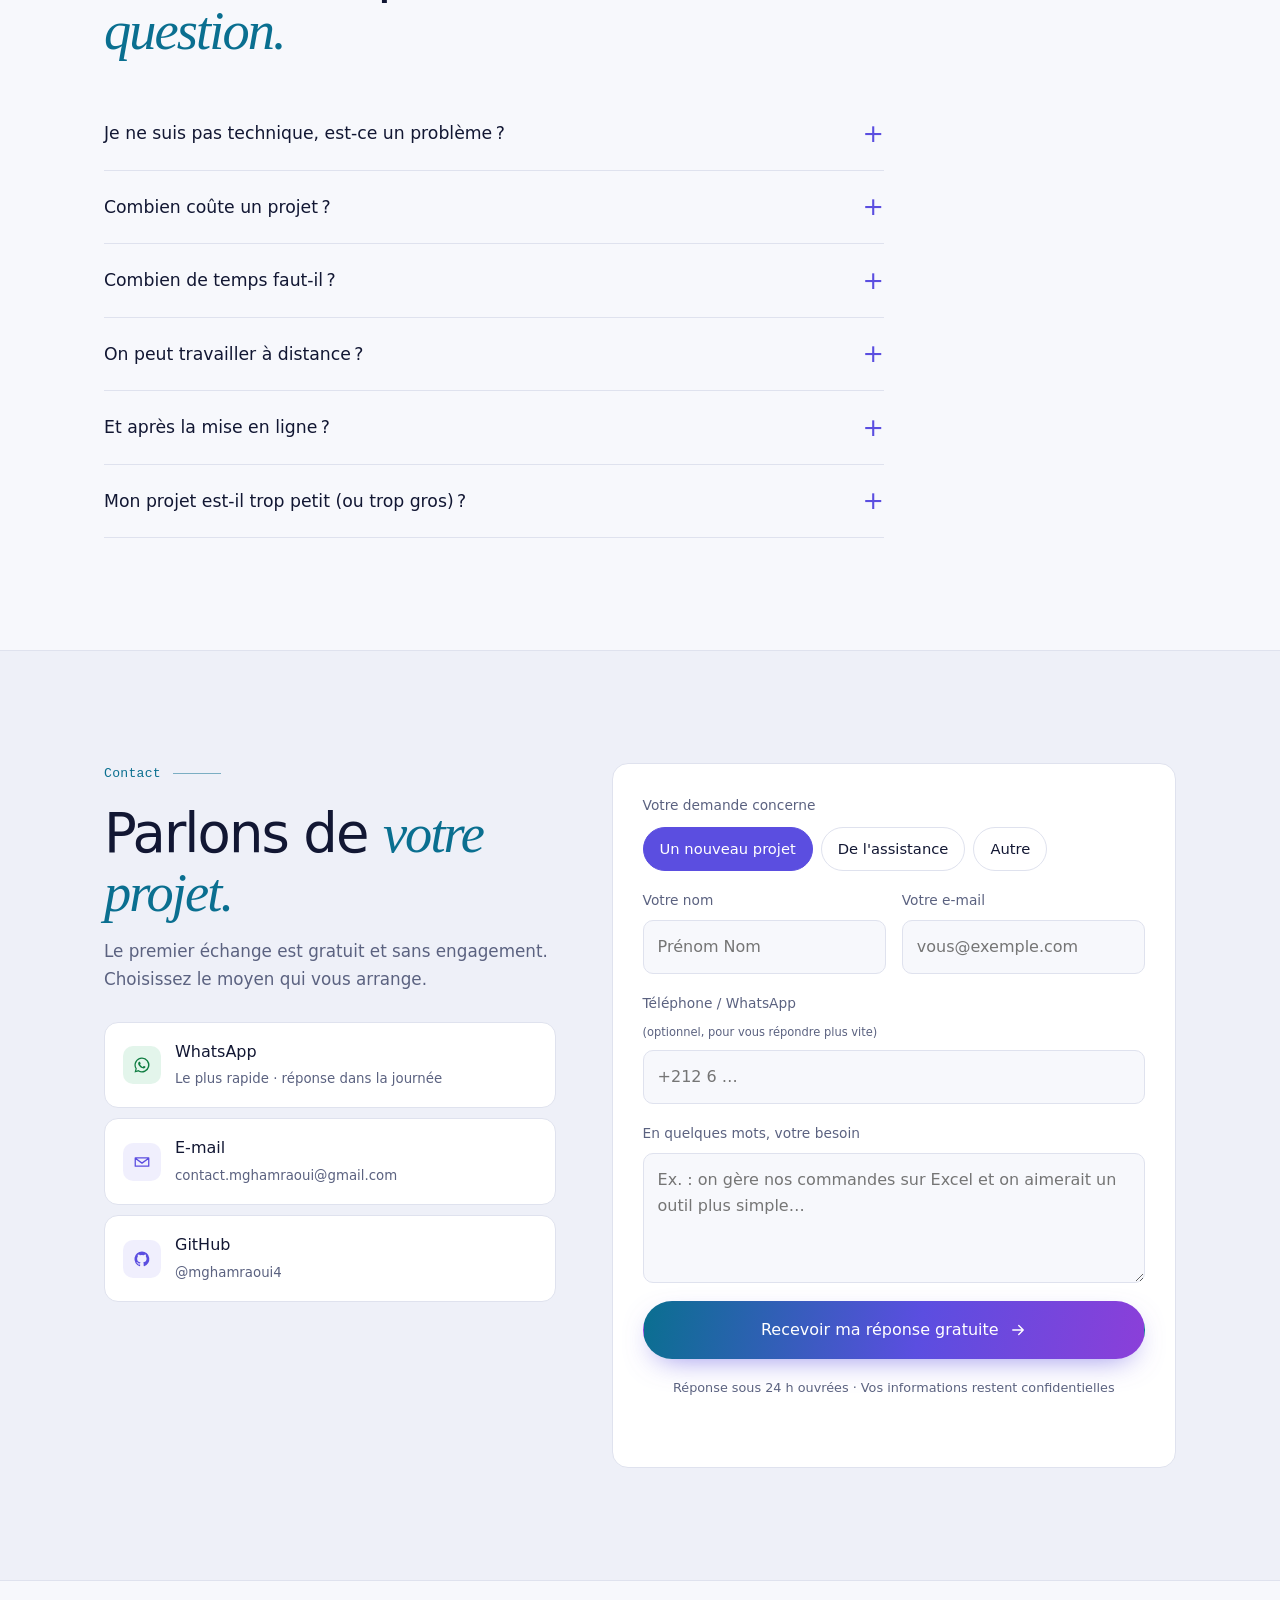
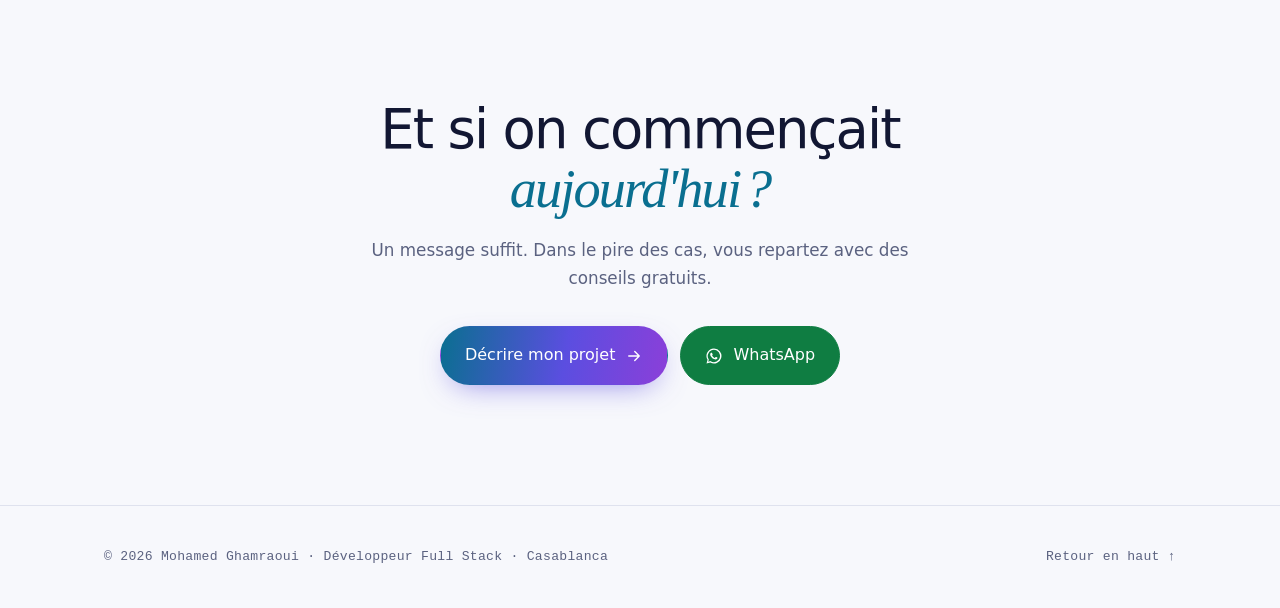
==== commit b649afec: "Cache : versionnage des fichiers CSS et JS" ====
--- a/index.html
+++ b/index.html
@@ -36,7 +36,7 @@
       rel="stylesheet"
       href="https://fonts.googleapis.com/css2?family=Geist:wght@300;400;500;600&family=Geist+Mono:wght@400;500&family=Instrument+Serif:ital@0;1&display=swap"
     />
-    <link rel="stylesheet" href="css/styles.css" />
+    <link rel="stylesheet" href="css/styles.css?v=202610121011" />
 
     <script type="application/ld+json">
       {
@@ -1126,7 +1126,7 @@
       </div>
     </div>
 
-    <script src="js/config.js" defer></script>
-    <script src="js/main.js" defer></script>
+    <script src="js/config.js?v=202610121011" defer></script>
+    <script src="js/main.js?v=202610121011" defer></script>
   </body>
 </html>
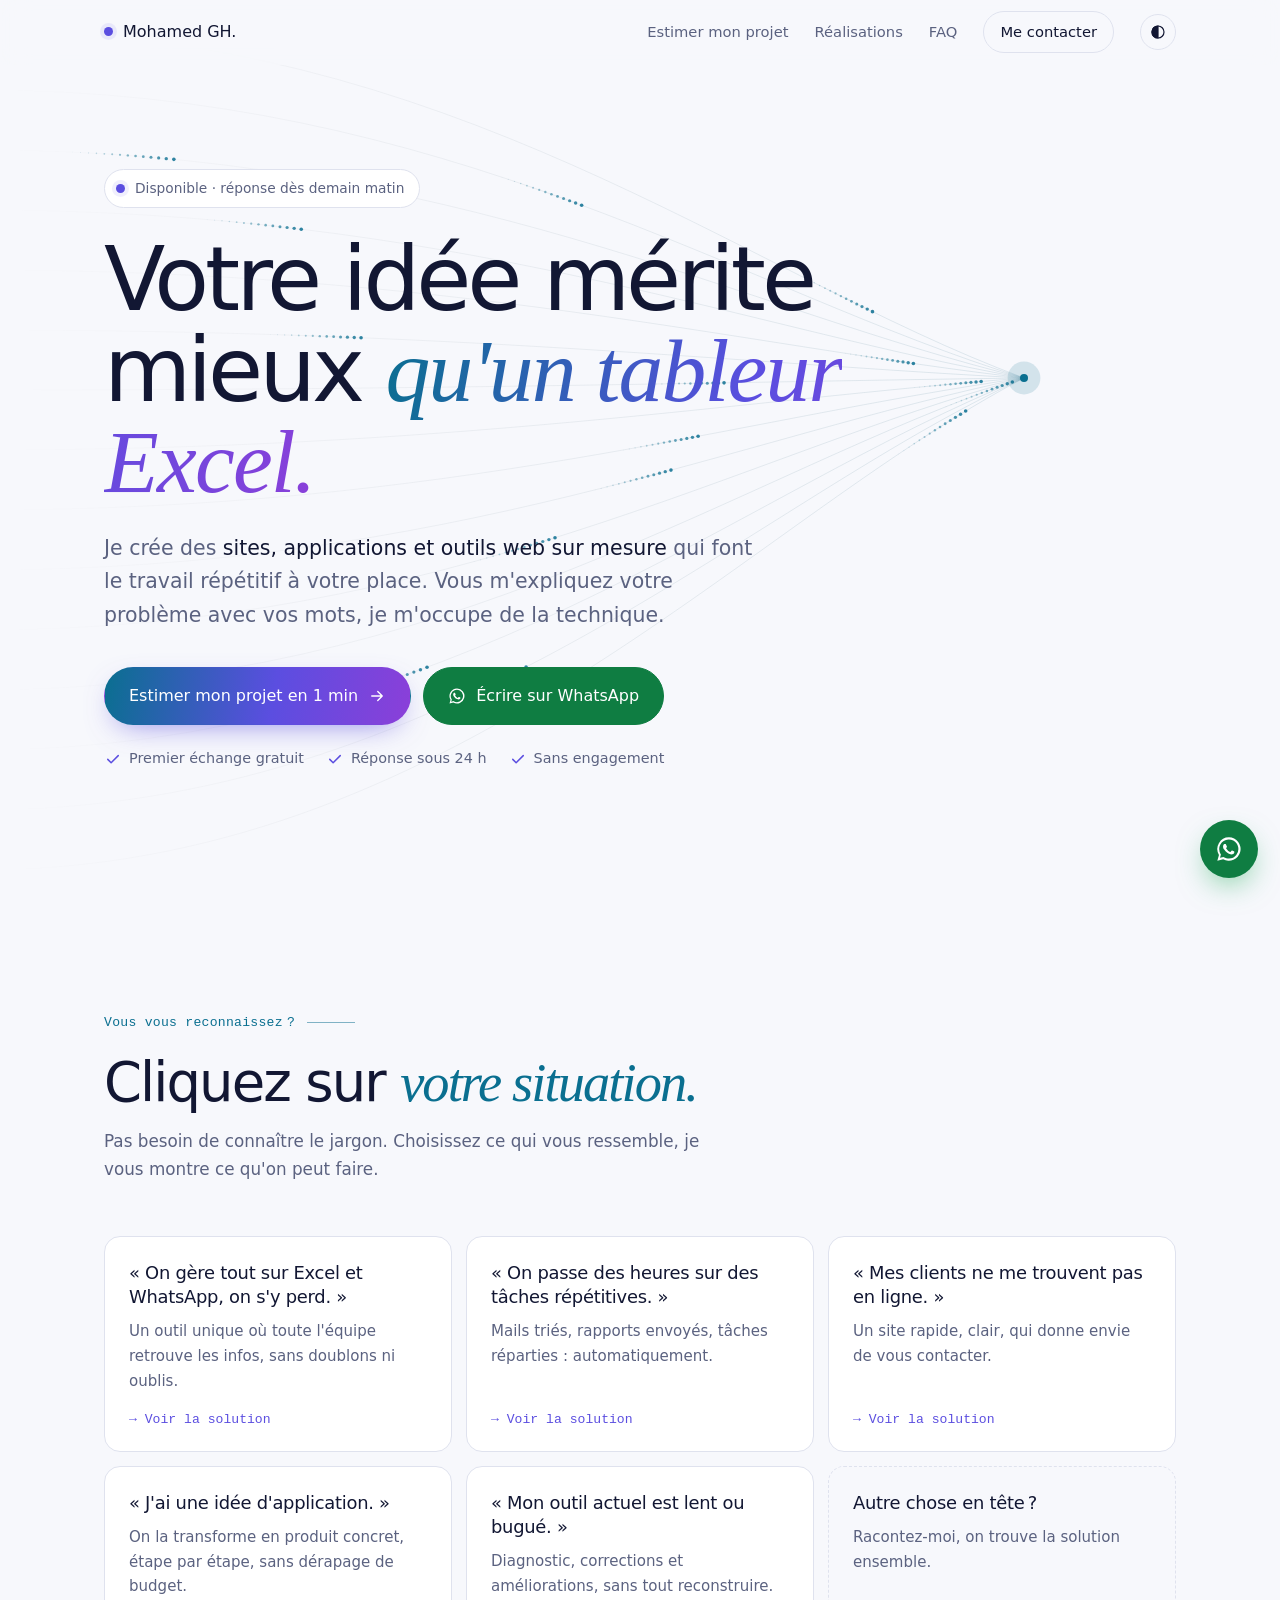
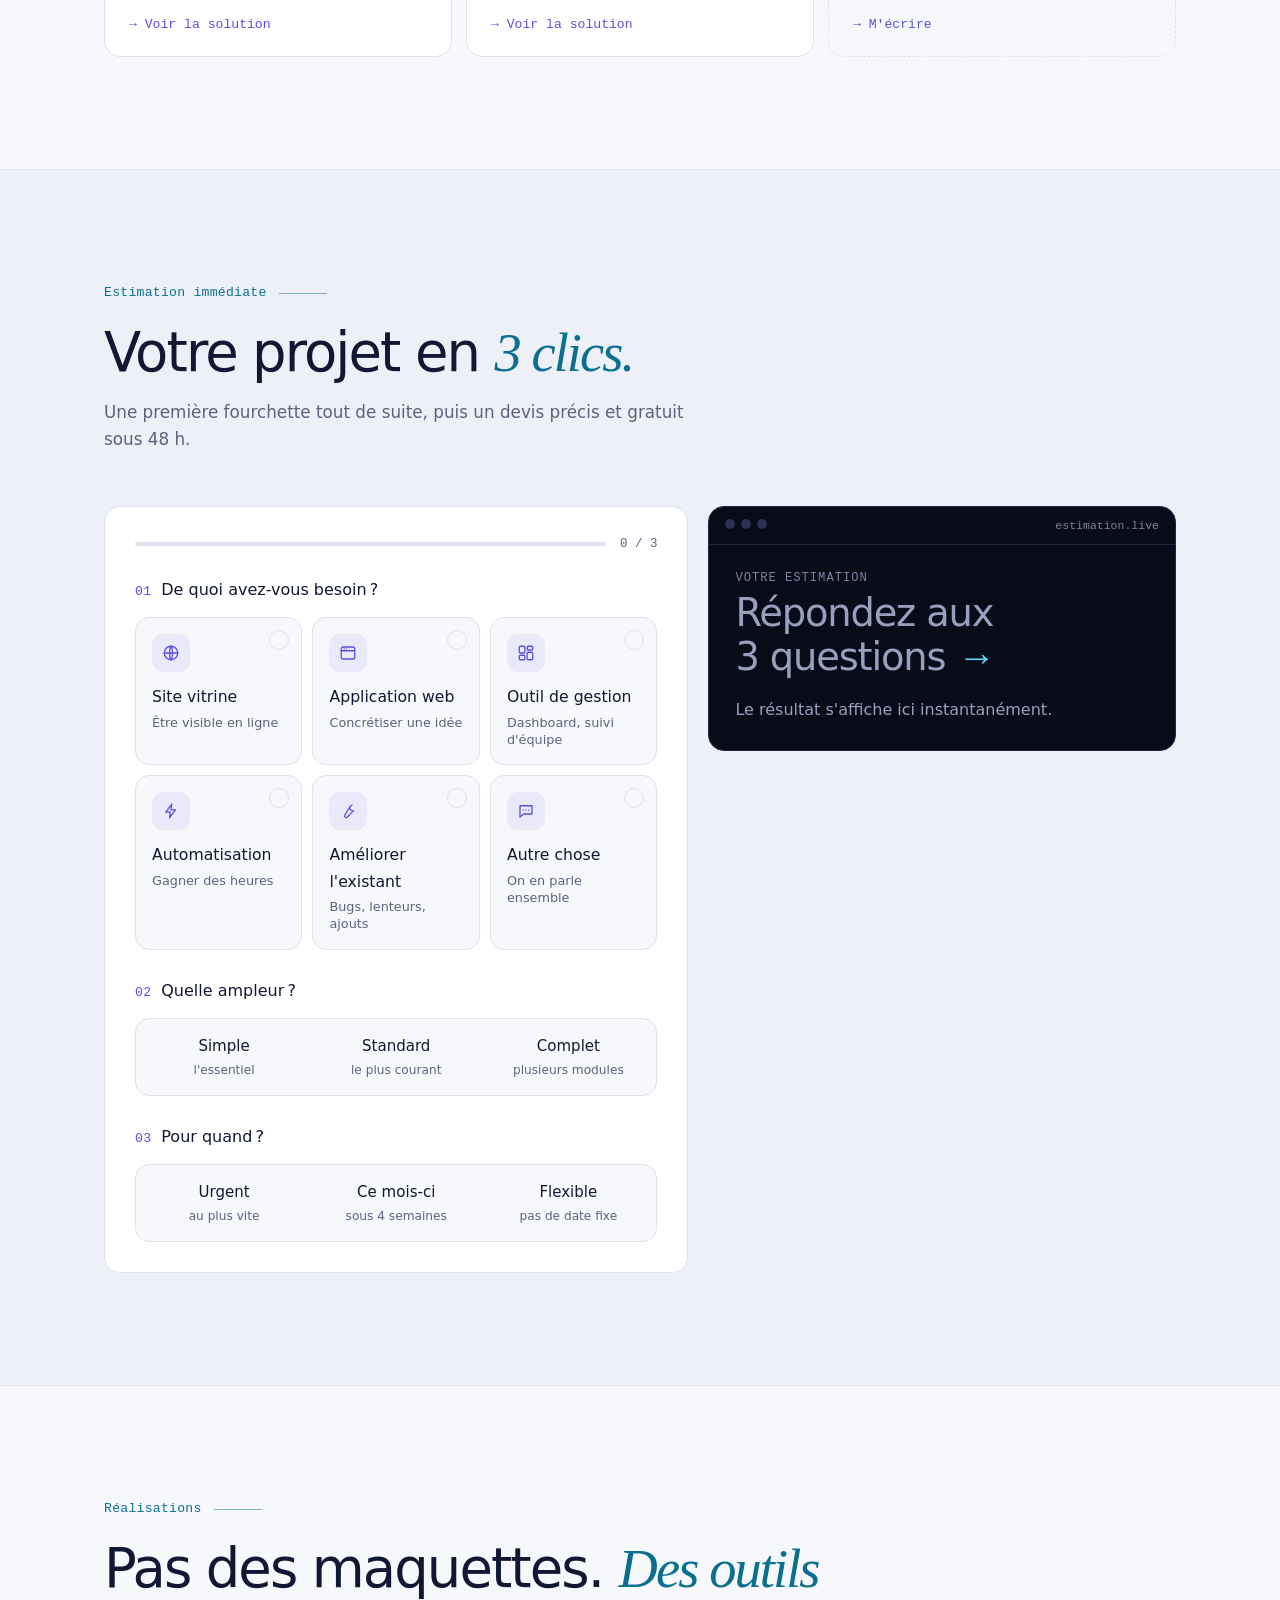
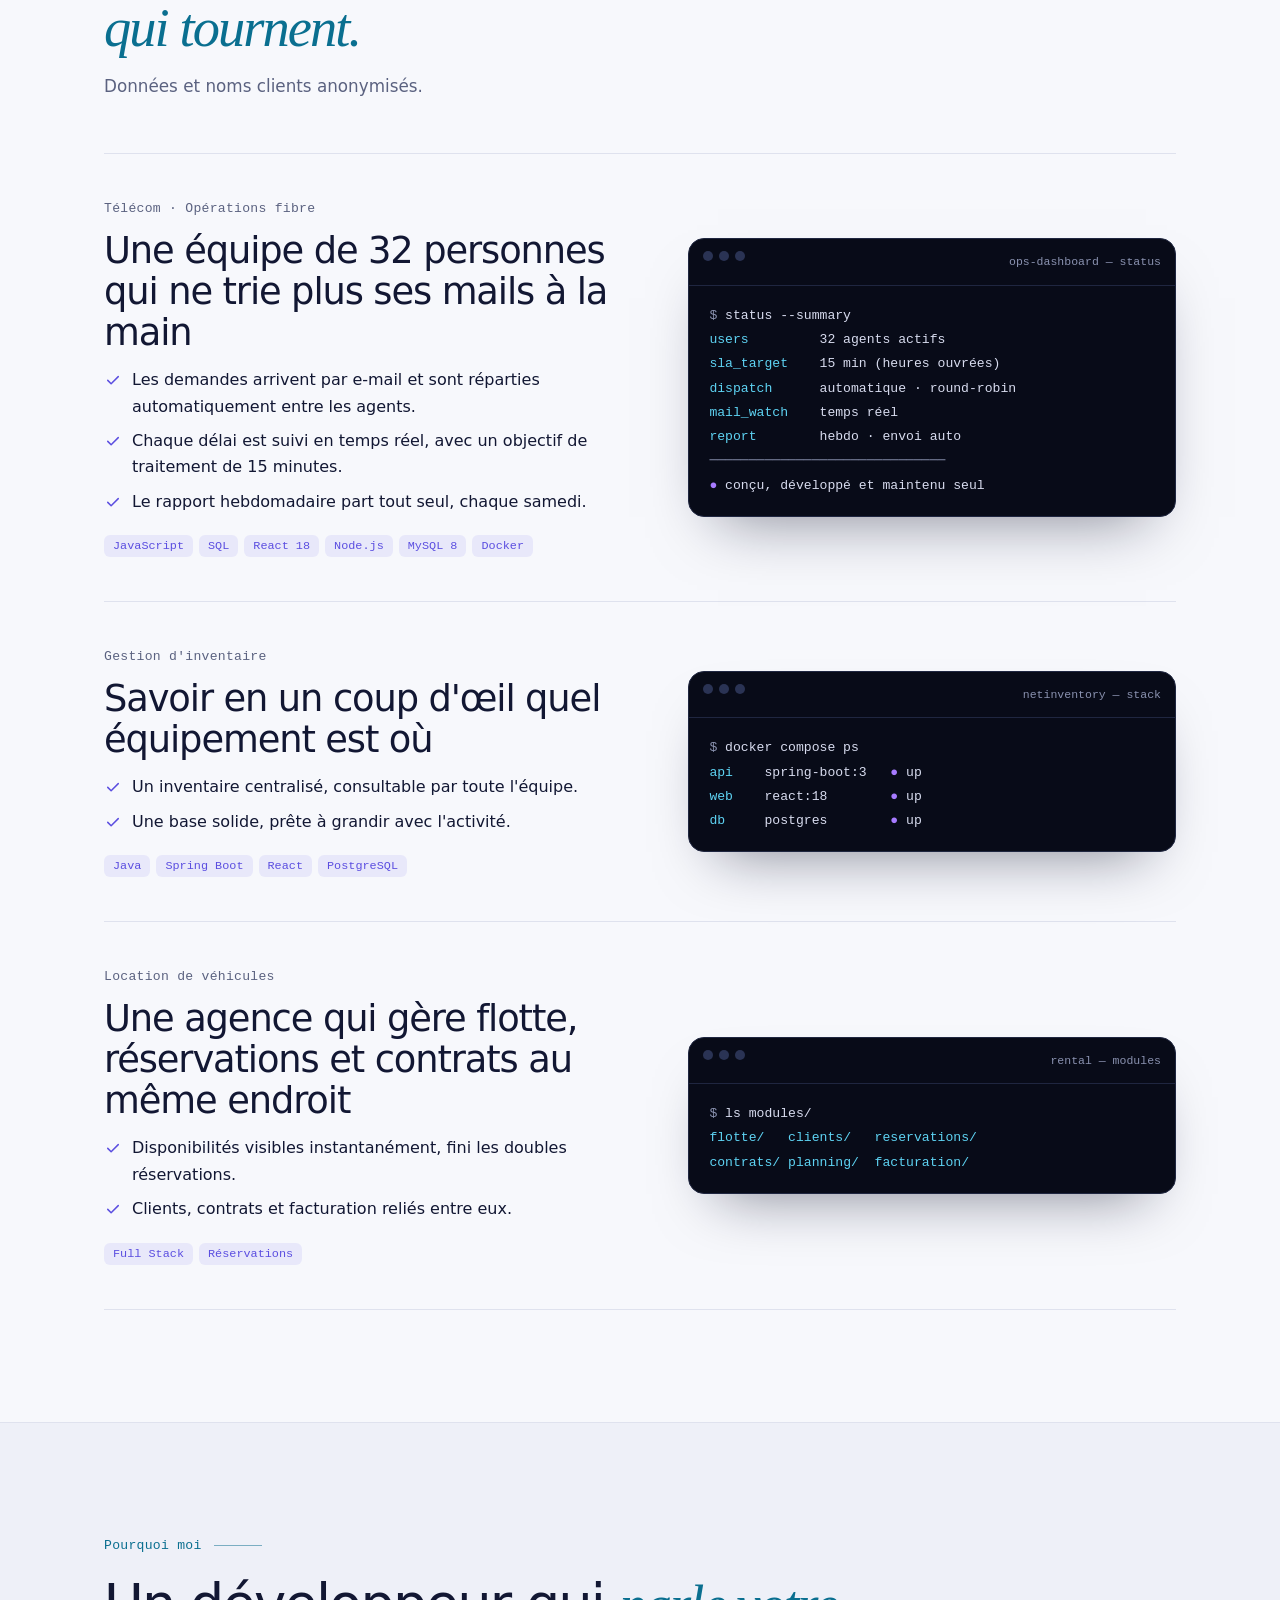
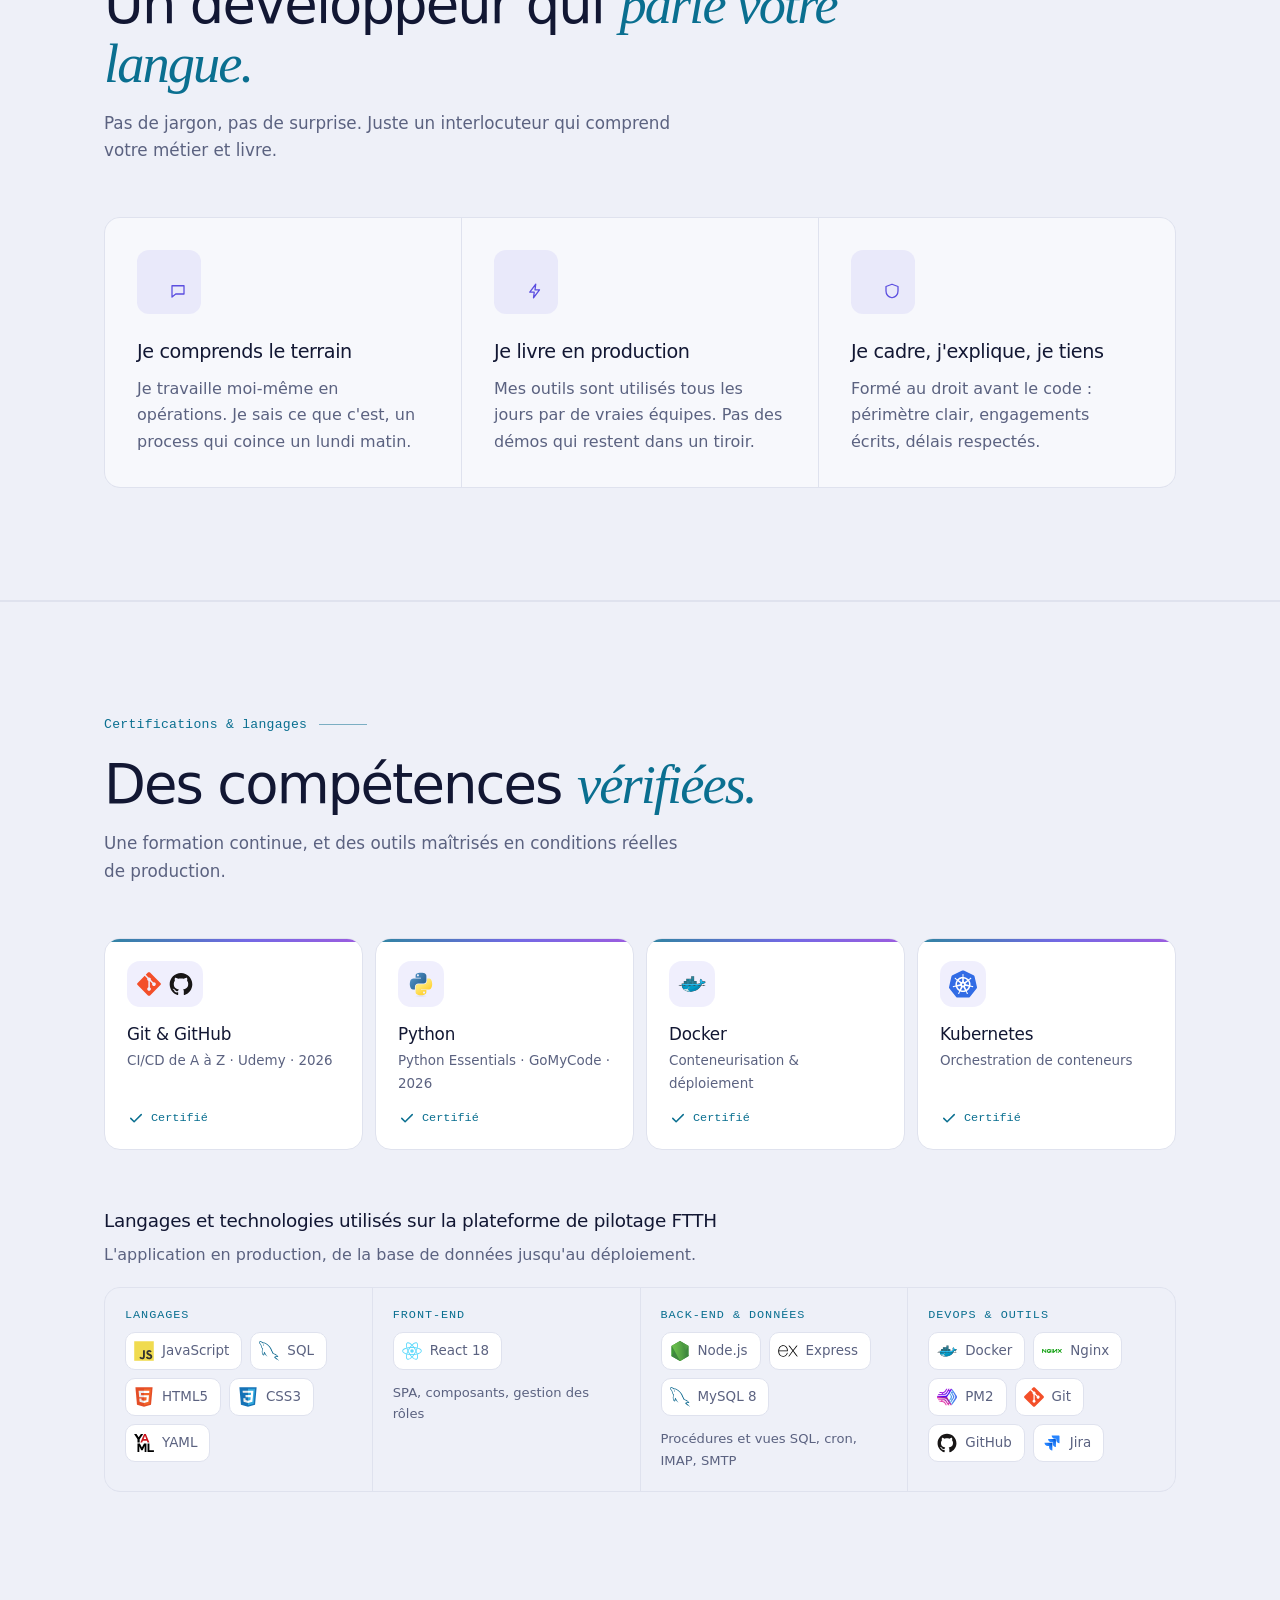
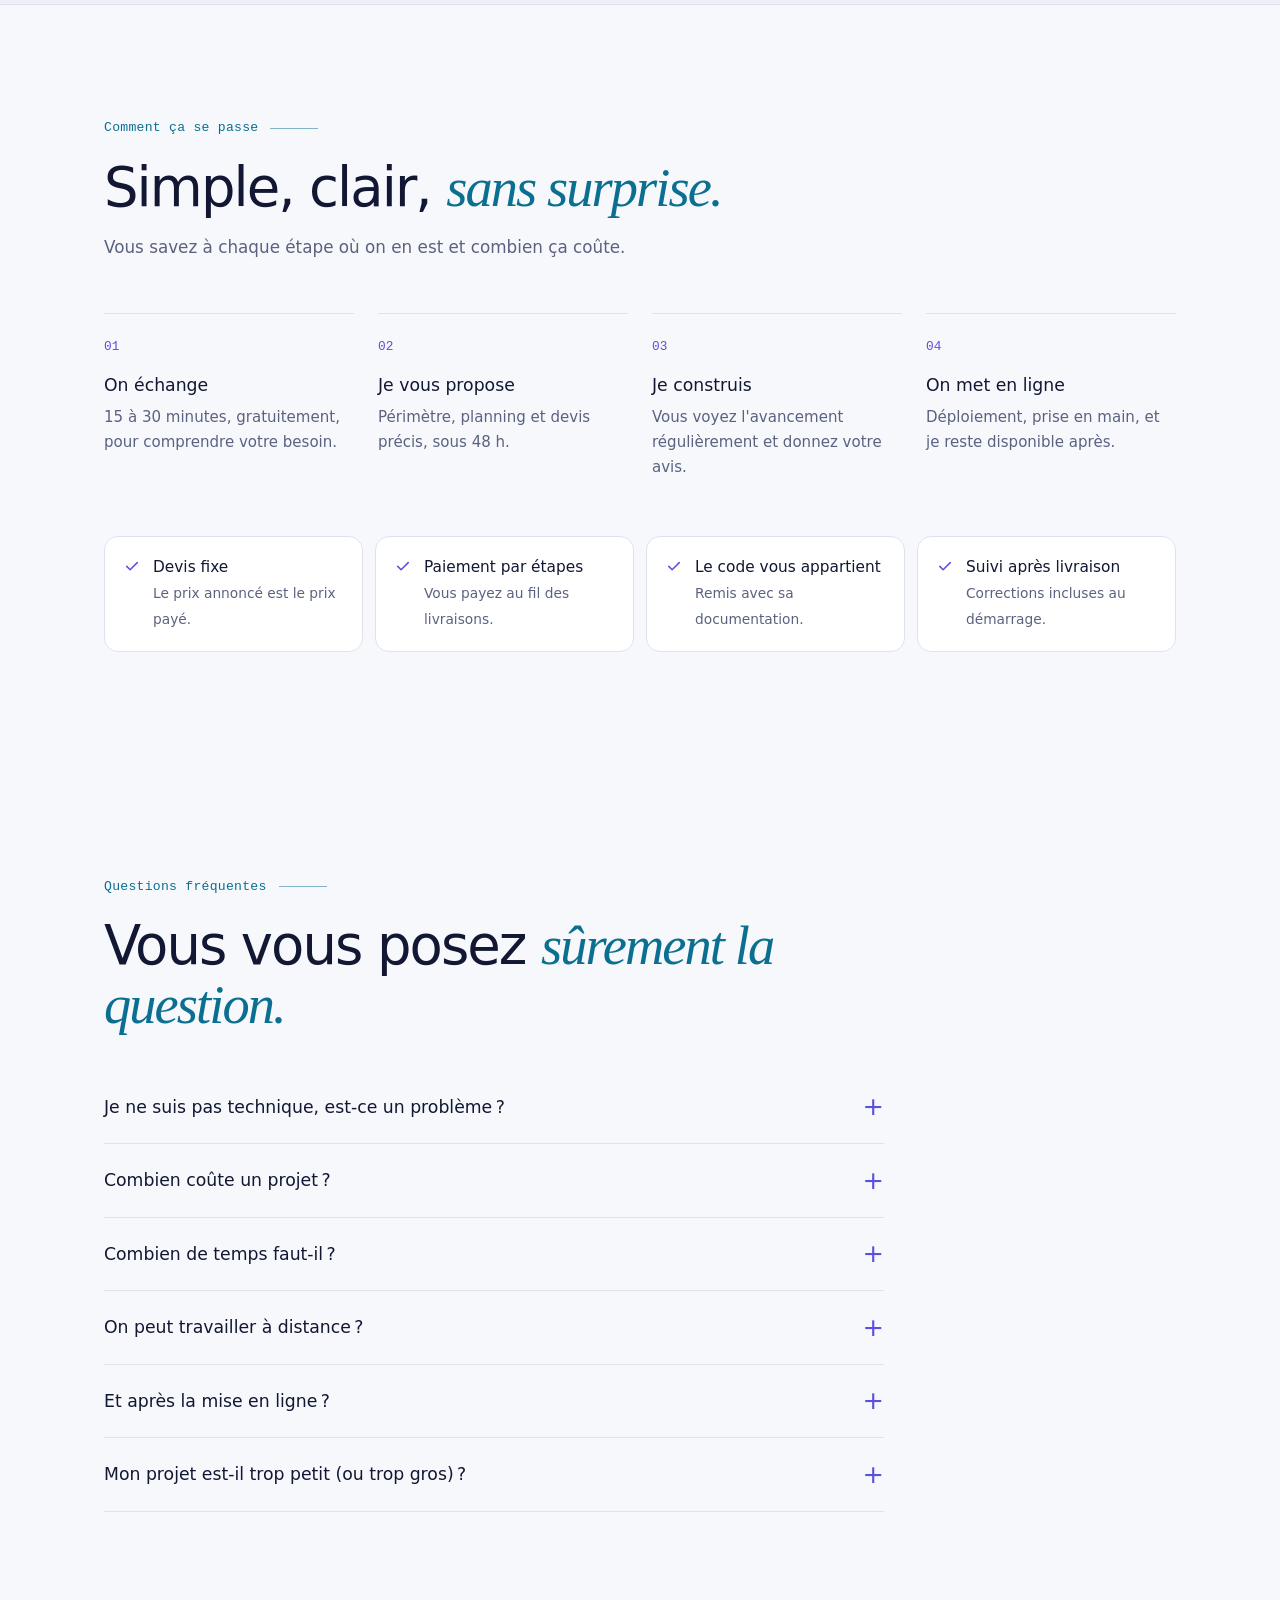
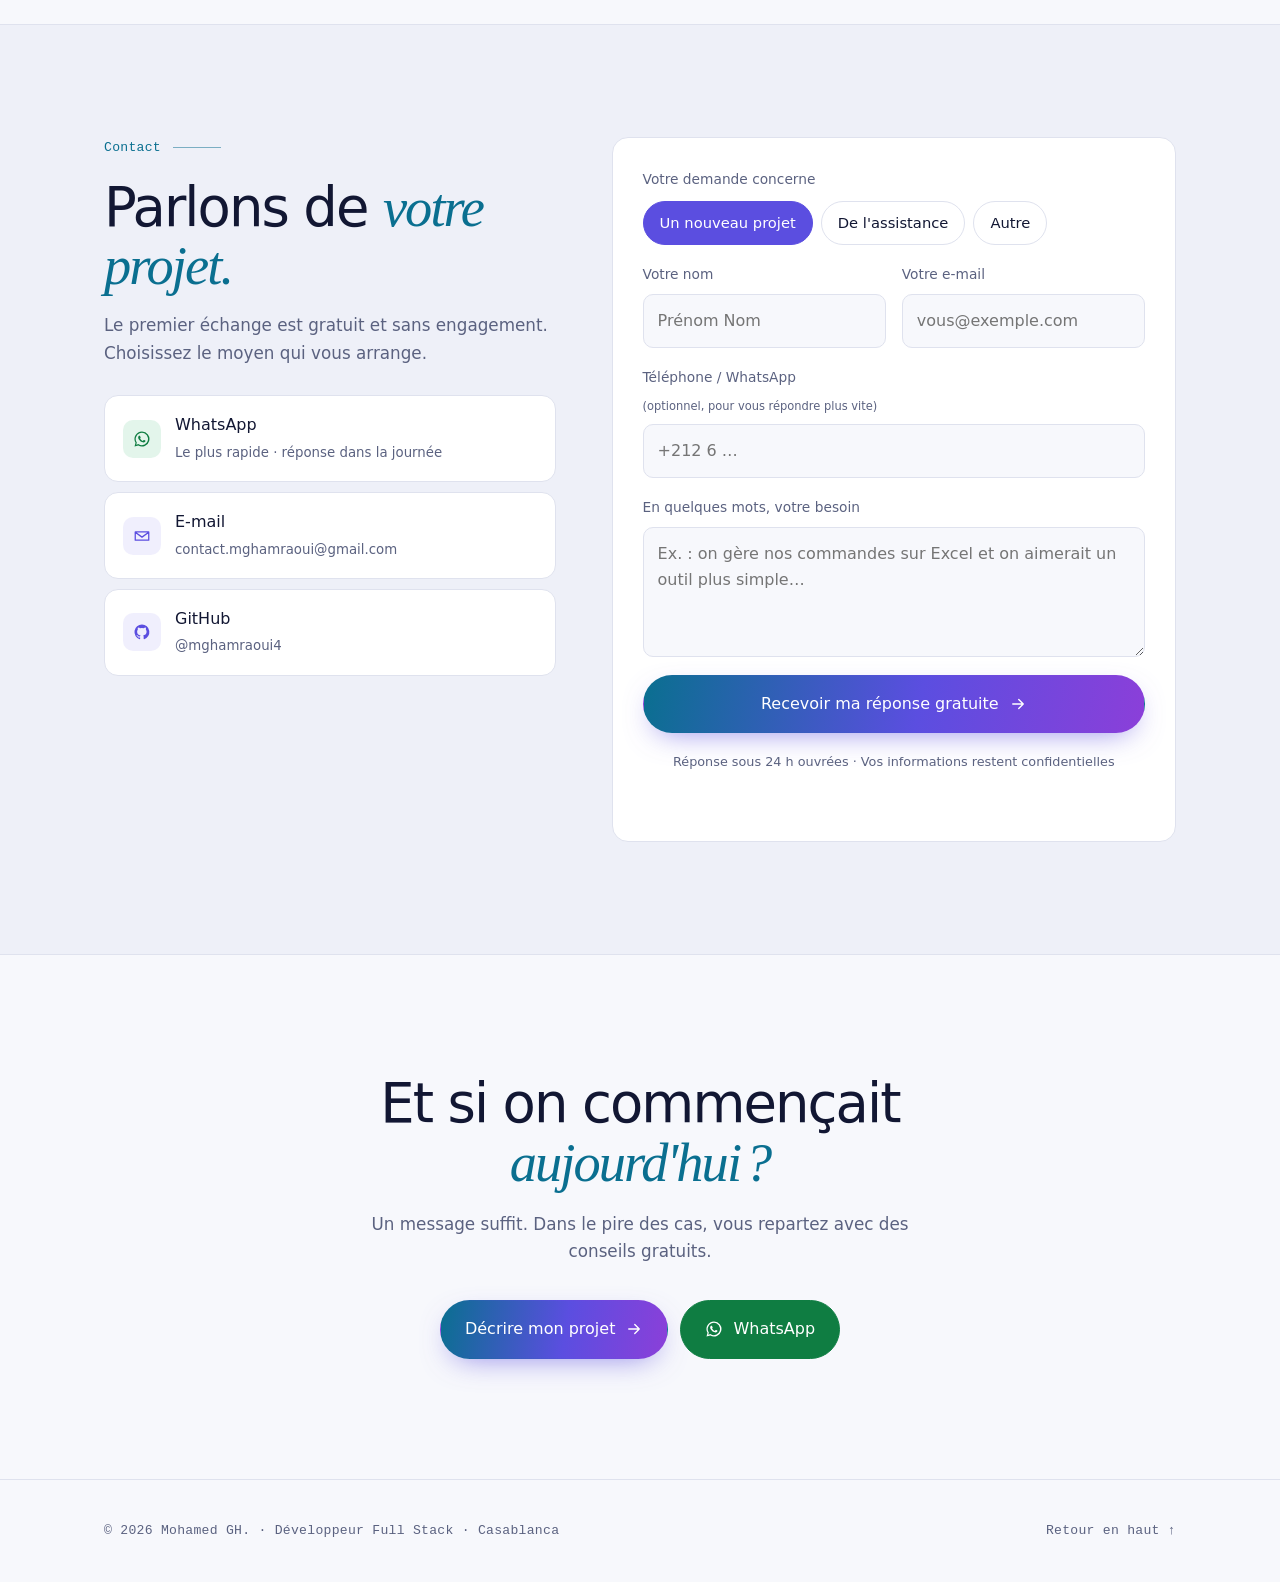
==== commit 1f961bd7: "Confidentialité : retrait de la photo et de la section parcours, nom abrégé" ====
--- a/index.html
+++ b/index.html
@@ -3,12 +3,12 @@
   <head>
     <meta charset="utf-8" />
     <meta name="viewport" content="width=device-width, initial-scale=1, viewport-fit=cover" />
-    <title>Mohamed Ghamraoui · Développeur Full Stack freelance à Casablanca</title>
+    <title>Mohamed GH. · Développeur Full Stack freelance à Casablanca</title>
     <meta
       name="description"
       content="Sites, applications et outils web sur mesure pour les entreprises et indépendants. Premier échange gratuit, estimation immédiate, réponse sous 24 h."
     />
-    <meta name="author" content="Mohamed Ghamraoui" />
+    <meta name="author" content="Mohamed GH." />
     <meta name="robots" content="index, follow" />
     <link rel="canonical" href="https://mghamraoui4.github.io/mghamraoui4/" />
     <meta name="theme-color" content="#0a0e1d" media="(prefers-color-scheme: dark)" />
@@ -17,8 +17,8 @@
     <meta property="og:type" content="website" />
     <meta property="og:locale" content="fr_FR" />
     <meta property="og:url" content="https://mghamraoui4.github.io/mghamraoui4/" />
-    <meta property="og:site_name" content="Mohamed Ghamraoui" />
-    <meta property="og:title" content="Mohamed Ghamraoui · Développeur Full Stack freelance" />
+    <meta property="og:site_name" content="Mohamed GH." />
+    <meta property="og:title" content="Mohamed GH. · Développeur Full Stack freelance" />
     <meta
       property="og:description"
       content="Sites, applications et outils web sur mesure. Estimez votre projet en 1 minute."
@@ -36,14 +36,13 @@
       rel="stylesheet"
       href="https://fonts.googleapis.com/css2?family=Geist:wght@300;400;500;600&family=Geist+Mono:wght@400;500&family=Instrument+Serif:ital@0;1&display=swap"
     />
-    <link rel="stylesheet" href="css/styles.css?v=202610121011" />
+    <link rel="stylesheet" href="css/styles.css?v=202610121136" />
 
     <script type="application/ld+json">
       {
         "@context": "https://schema.org",
         "@type": "ProfessionalService",
-        "name": "Mohamed Ghamraoui · Développeur Full Stack",
-        "founder": { "@type": "Person", "name": "Mohamed Ghamraoui" },
+        "name": "Mohamed GH. · Développeur Full Stack",
         "url": "https://mghamraoui4.github.io/mghamraoui4/",
         "image": "https://mghamraoui4.github.io/mghamraoui4/img/og-image.jpg",
         "telephone": "+212708282334",
@@ -141,7 +140,7 @@
 
     <nav id="nav">
       <div class="wrap">
-        <a href="#top" class="logo"><span class="dot"></span>Mohamed&nbsp;Ghamraoui</a>
+        <a href="#top" class="logo"><span class="dot"></span>Mohamed&nbsp;GH.</a>
         <div class="nav-links">
           <a href="#estimer" class="hide-m">Estimer mon projet</a>
           <a href="#projets" class="hide-m">Réalisations</a>
@@ -597,49 +596,6 @@
         </div>
       </section>
 
-      <!-- STORY -->
-      <section id="parcours">
-        <div class="wrap">
-          <div class="story">
-            <figure class="portrait reveal">
-              <span class="ml">M</span>
-              <picture
-                ><source srcset="img/photo.webp" type="image/webp" />
-                <img
-                  src="img/photo.jpg"
-                  alt="Portrait de Mohamed"
-                  width="775"
-                  height="775"
-                  loading="lazy"
-                  decoding="async"
-              /></picture>
-              <figcaption>Casablanca, Maroc</figcaption>
-            </figure>
-            <div>
-              <div class="label mono reveal">Du droit au code</div>
-              <p class="quote reveal">
-                « Le droit m'a appris la rigueur. Le réseau, le terrain.
-                <span>Le code me permet de relier les deux.</span> »
-              </p>
-              <ol class="timeline">
-                <li class="reveal">
-                  <b>Faculté de droit, Settat.</b> <span>Analyse, rédaction, immersion au tribunal.</span>
-                </li>
-                <li class="reveal">
-                  <b>MSc Software Engineering.</b> <span>En cours, pour aller toujours plus loin.</span>
-                </li>
-                <li class="reveal">
-                  <b>Technicien Réseaux &amp; Télécom.</b> <span>Les opérations fibre de l'intérieur.</span>
-                </li>
-                <li class="reveal">
-                  <b>Lead développeur.</b> <span>Un outil métier en production, utilisé chaque jour.</span>
-                </li>
-              </ol>
-            </div>
-          </div>
-        </div>
-      </section>
-
       <!-- CERTIFICATIONS -->
       <section id="certifications" class="alt">
         <div class="wrap">
@@ -1093,7 +1049,7 @@
 
     <footer>
       <div class="wrap mono">
-        <span>© <span id="year"></span> Mohamed Ghamraoui · Développeur Full Stack · Casablanca</span>
+        <span>© <span id="year"></span> Mohamed GH. · Développeur Full Stack · Casablanca</span>
         <a href="#top">Retour en haut ↑</a>
       </div>
     </footer>
@@ -1126,7 +1082,7 @@
       </div>
     </div>
 
-    <script src="js/config.js?v=202610121011" defer></script>
-    <script src="js/main.js?v=202610121011" defer></script>
+    <script src="js/config.js?v=202610121136" defer></script>
+    <script src="js/main.js?v=202610121136" defer></script>
   </body>
 </html>
--- a/css/styles.css
+++ b/css/styles.css
@@ -897,103 +897,6 @@
   margin: 0;
 }
 
-/* Story */
-.story {
-  display: grid;
-  grid-template-columns: 300px 1fr;
-  gap: 60px;
-  align-items: start;
-}
-@media (max-width: 900px) {
-  .story {
-    grid-template-columns: 1fr;
-    gap: 36px;
-  }
-}
-.portrait {
-  margin: 0;
-  aspect-ratio: 4/5;
-  border-radius: var(--radius);
-  border: 1px solid var(--line);
-  background: linear-gradient(145deg, var(--card), var(--bg-2));
-  position: relative;
-  overflow: hidden;
-  display: grid;
-  place-items: center;
-}
-@media (max-width: 900px) {
-  .portrait {
-    max-width: 240px;
-  }
-}
-.portrait img {
-  position: absolute;
-  inset: 0;
-  width: 100%;
-  height: 100%;
-  object-fit: cover;
-}
-.portrait .ml {
-  font: italic 400 9rem/1 var(--serif);
-  color: var(--accent);
-}
-.portrait figcaption {
-  position: absolute;
-  left: 14px;
-  bottom: 12px;
-  color: #fff;
-  text-shadow: 0 1px 6px rgba(0, 0, 0, 0.6);
-  z-index: 1;
-  font: 400 0.72rem var(--mono);
-}
-.quote {
-  font: italic 400 clamp(1.55rem, 2.8vw, 2.1rem)/1.28 var(--serif);
-  margin: 0 0 36px;
-  max-width: 28ch;
-}
-.quote span {
-  color: var(--gold);
-}
-.timeline {
-  list-style: none;
-  margin: 0;
-  padding: 0;
-  position: relative;
-}
-.timeline::before {
-  content: "";
-  position: absolute;
-  left: 5px;
-  top: 10px;
-  bottom: 10px;
-  width: 1px;
-  background: linear-gradient(var(--accent), var(--line));
-}
-.timeline li {
-  position: relative;
-  padding: 0 0 30px 38px;
-}
-.timeline li:last-child {
-  padding-bottom: 0;
-}
-.timeline li::before {
-  content: "";
-  position: absolute;
-  left: 0;
-  top: 7px;
-  width: 11px;
-  height: 11px;
-  border-radius: 50%;
-  background: var(--bg);
-  border: 2px solid var(--accent);
-}
-.timeline b {
-  font-weight: 500;
-}
-.timeline span {
-  color: var(--muted);
-}
-
 .certs {
   display: grid;
   grid-template-columns: repeat(4, 1fr);
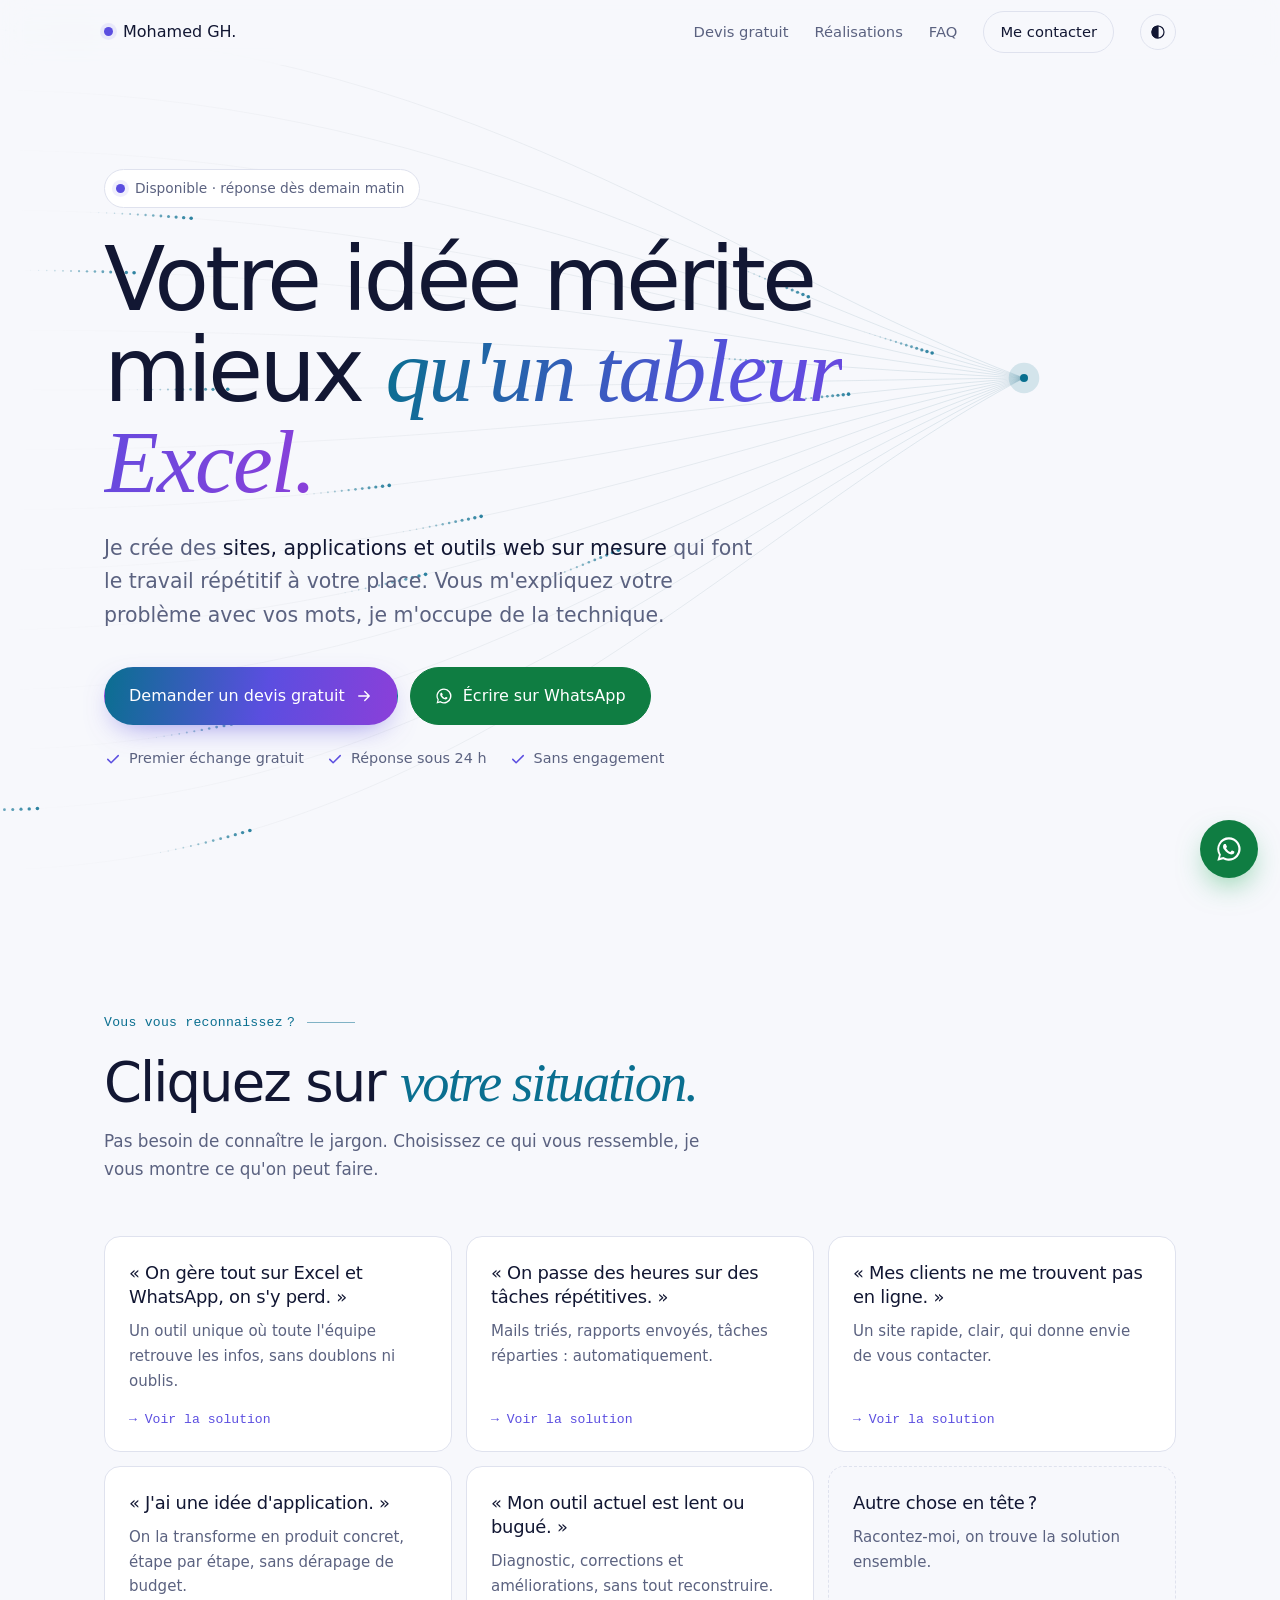
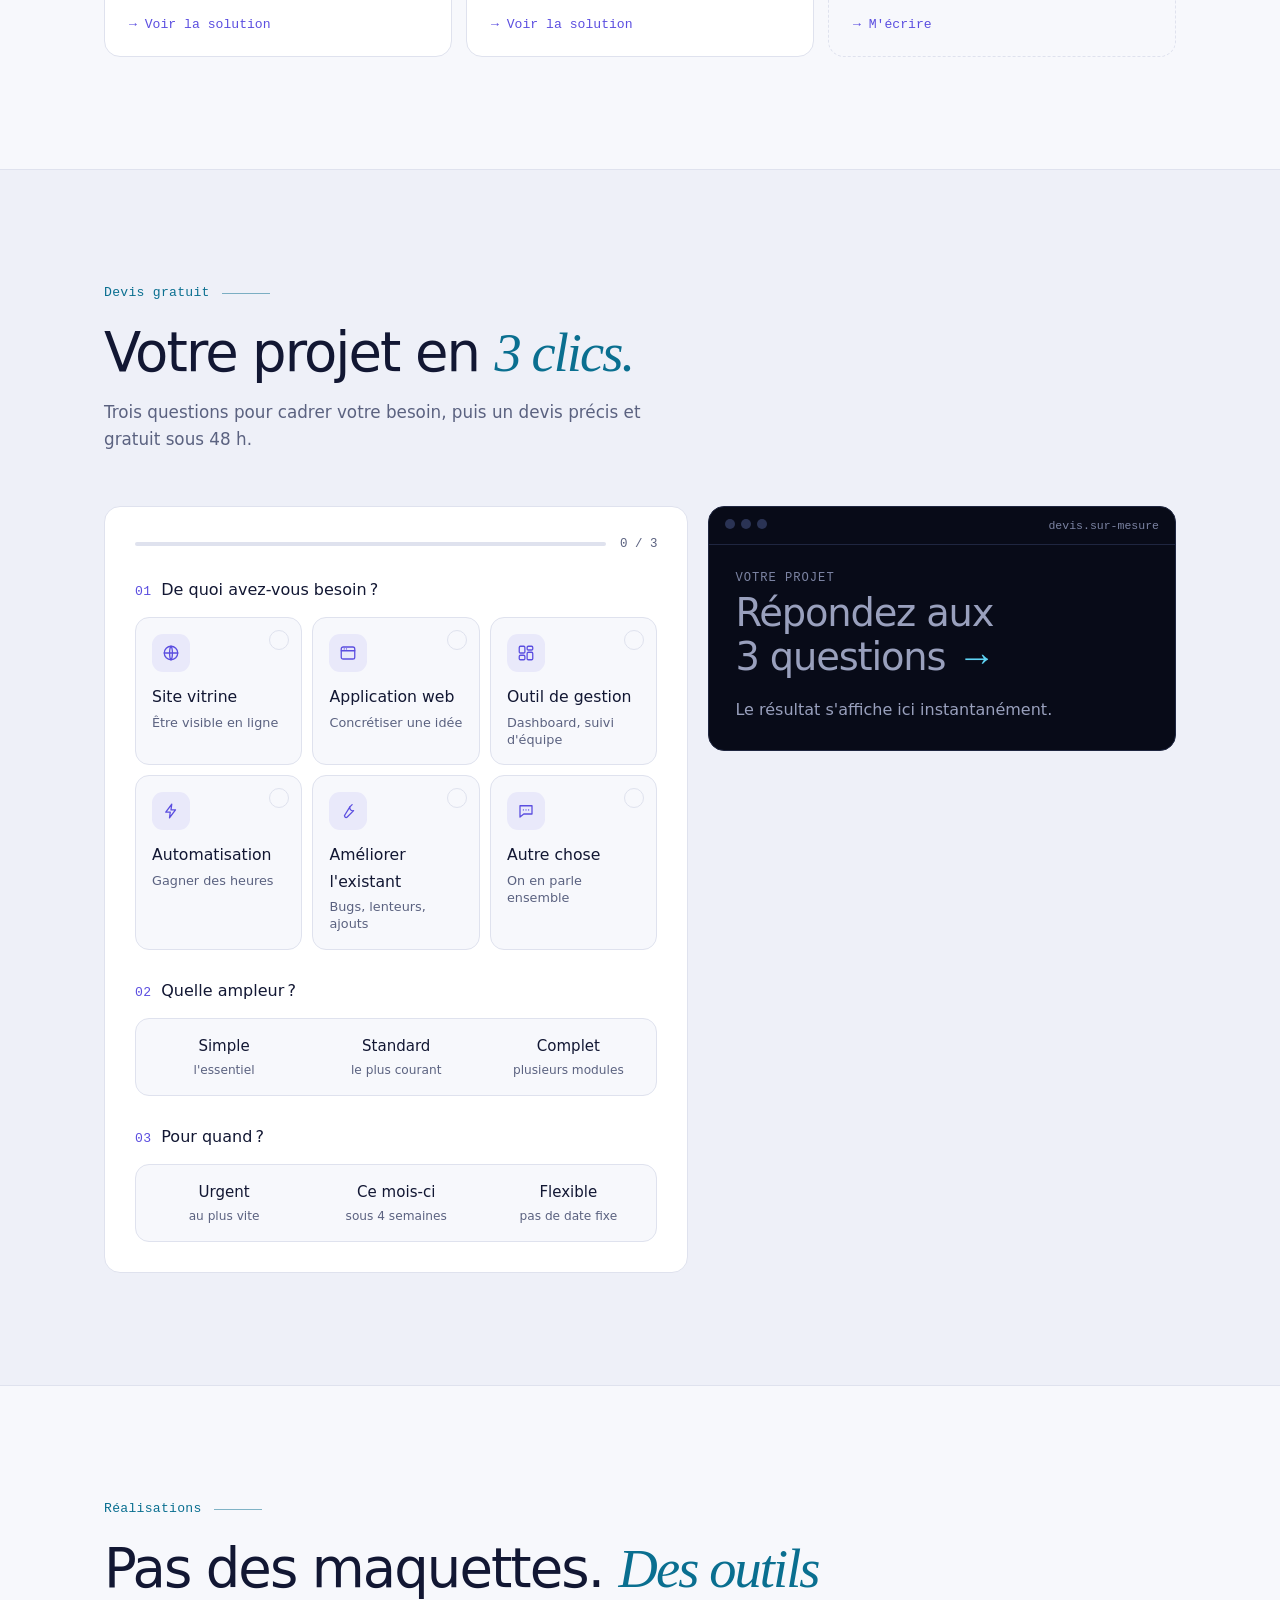
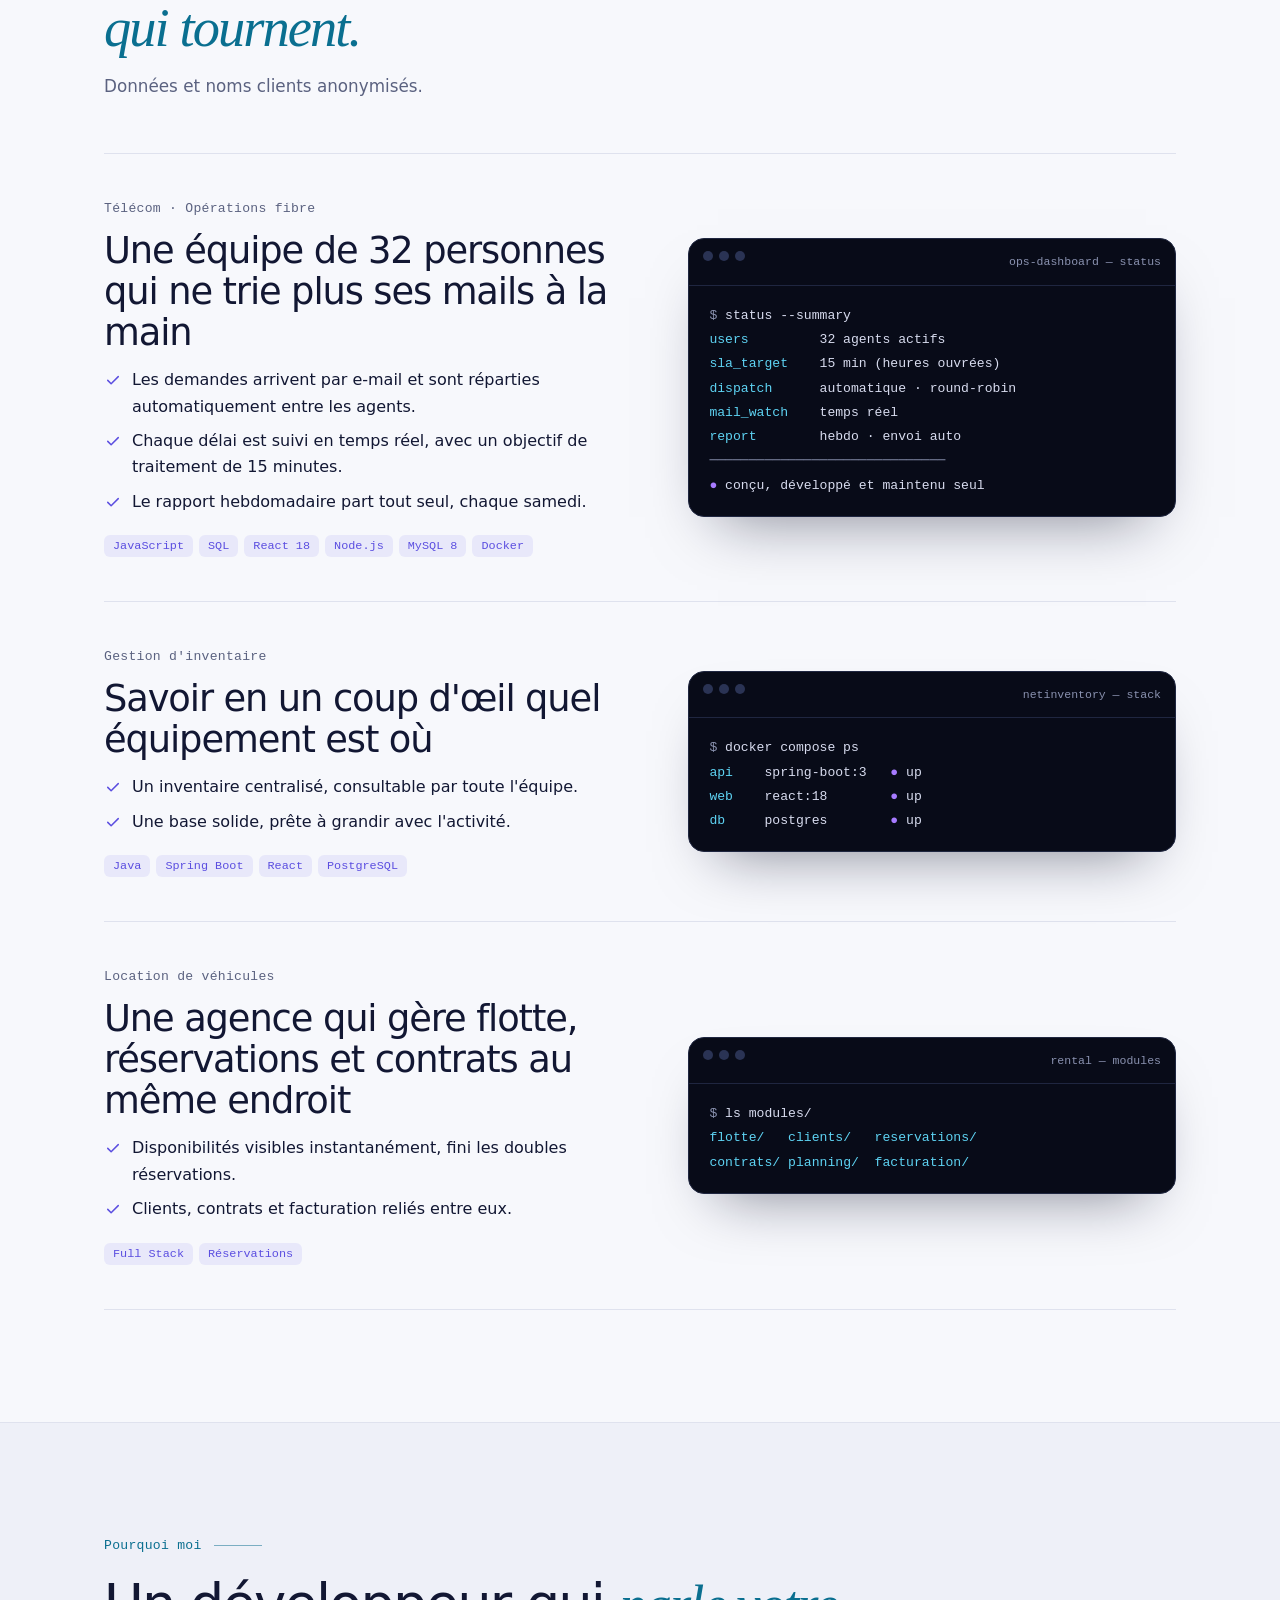
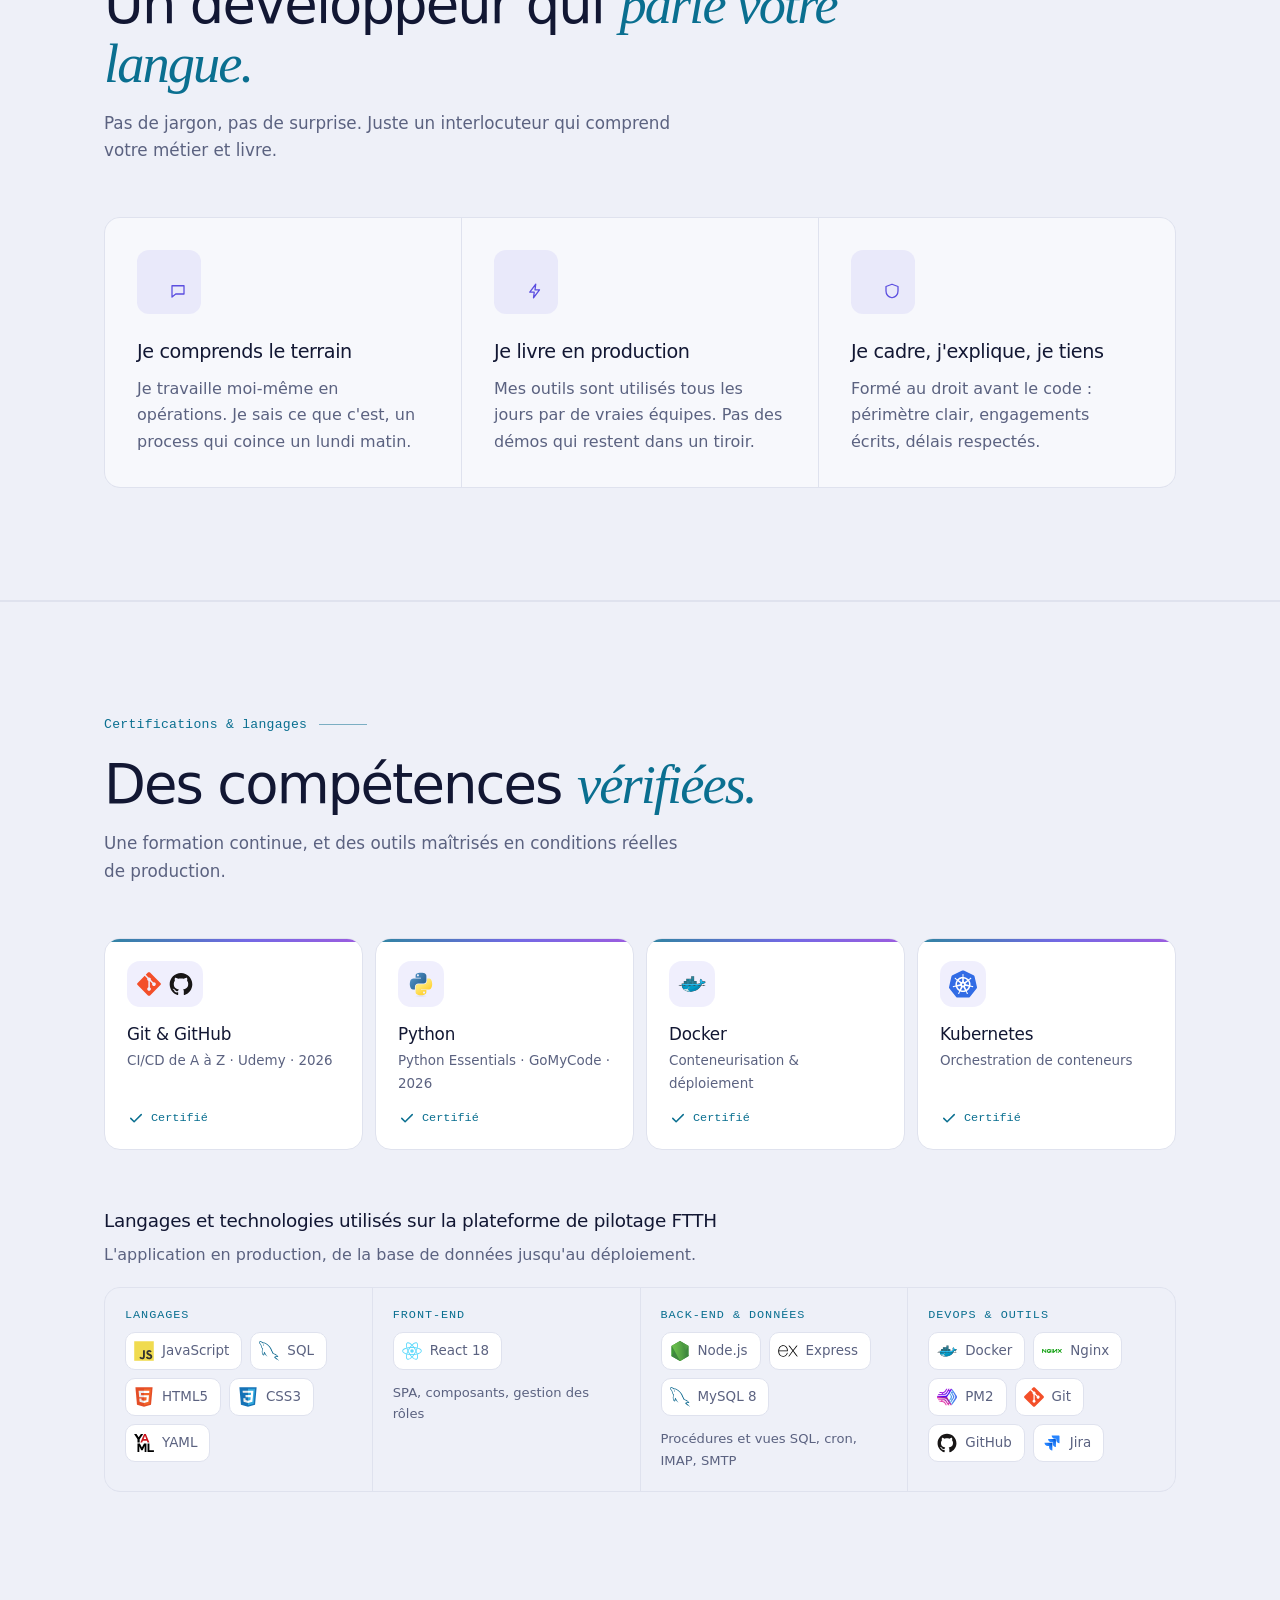
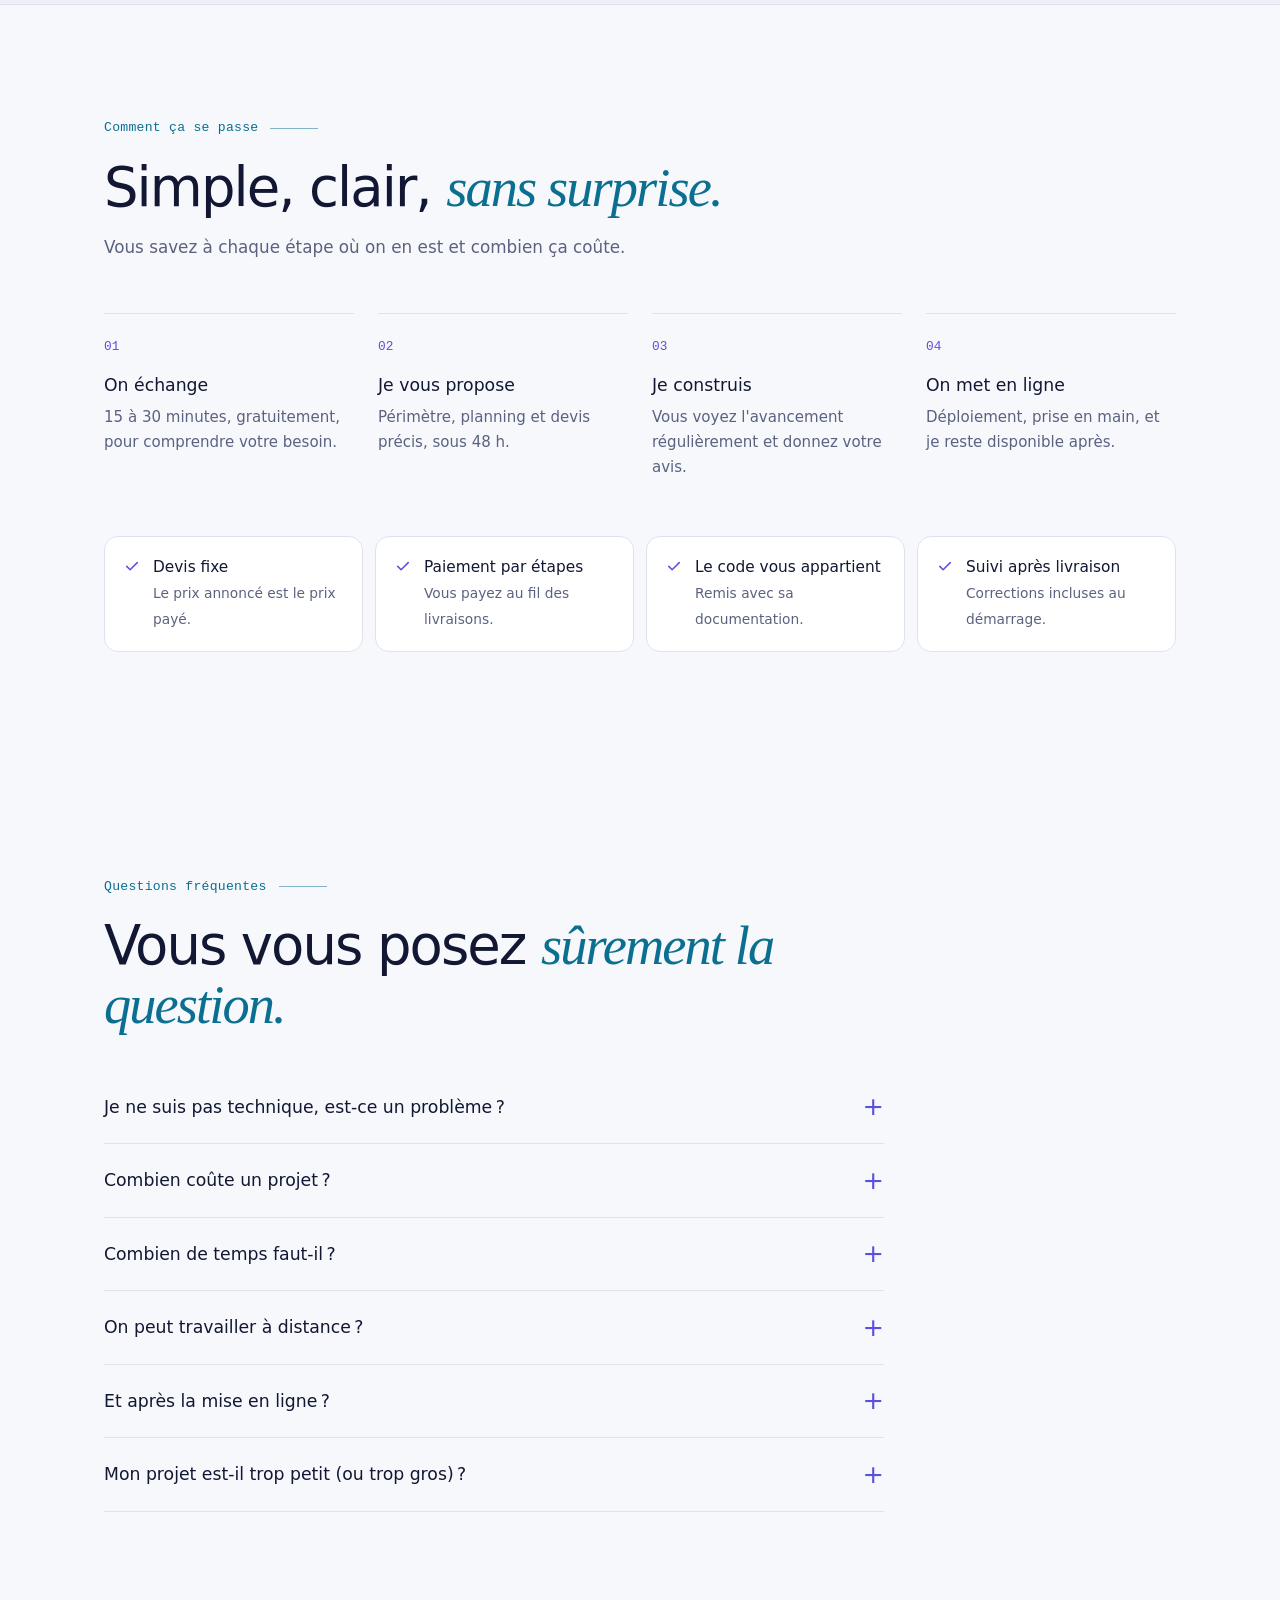
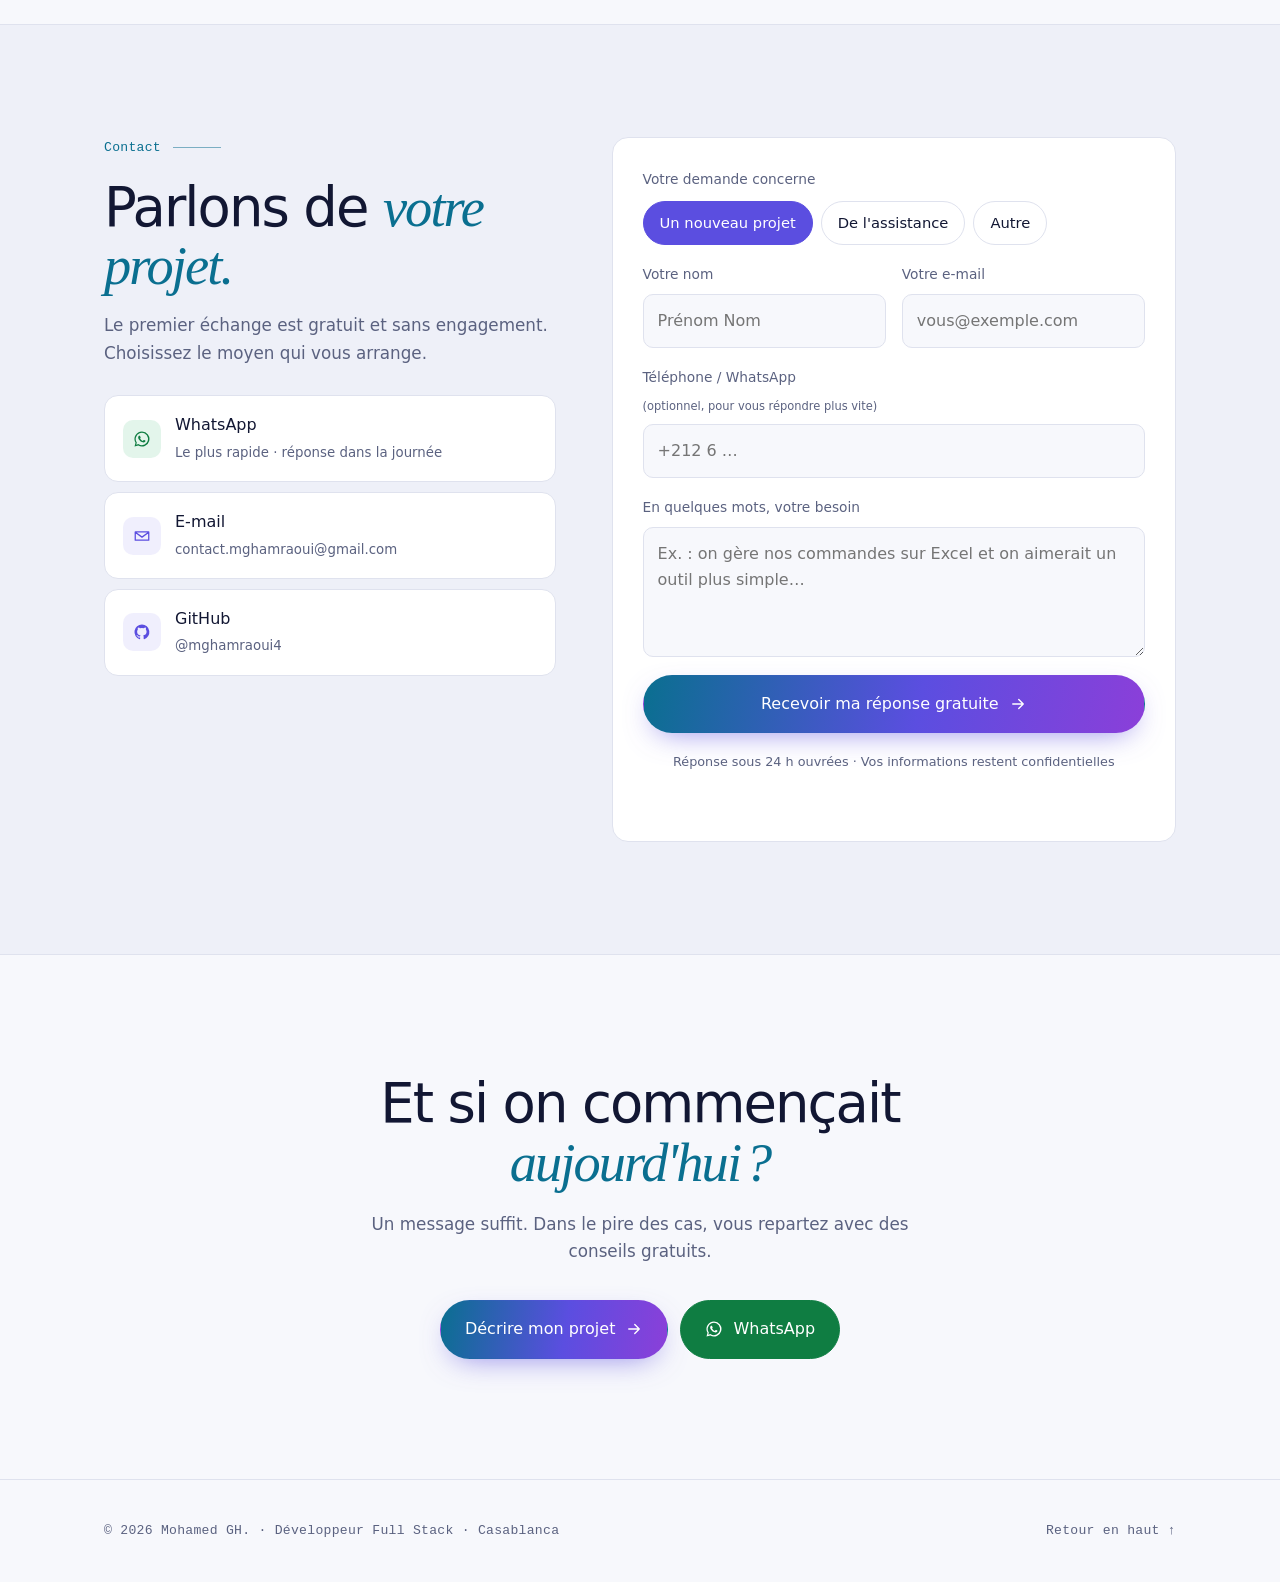
==== commit 7bbe8a48: "Simulateur : passage en mode « sur devis », montants revus à la baisse" ====
--- a/index.html
+++ b/index.html
@@ -6,7 +6,7 @@
     <title>Mohamed GH. · Développeur Full Stack freelance à Casablanca</title>
     <meta
       name="description"
-      content="Sites, applications et outils web sur mesure pour les entreprises et indépendants. Premier échange gratuit, estimation immédiate, réponse sous 24 h."
+      content="Sites, applications et outils web sur mesure pour les entreprises et indépendants. Premier échange gratuit, devis sur mesure, réponse sous 24 h."
     />
     <meta name="author" content="Mohamed GH." />
     <meta name="robots" content="index, follow" />
@@ -21,7 +21,7 @@
     <meta property="og:title" content="Mohamed GH. · Développeur Full Stack freelance" />
     <meta
       property="og:description"
-      content="Sites, applications et outils web sur mesure. Estimez votre projet en 1 minute."
+      content="Sites, applications et outils web sur mesure. Décrivez votre projet, recevez un devis gratuit."
     />
     <meta property="og:image" content="https://mghamraoui4.github.io/mghamraoui4/img/og-image.jpg" />
     <meta property="og:image:width" content="1200" />
@@ -36,7 +36,7 @@
       rel="stylesheet"
       href="https://fonts.googleapis.com/css2?family=Geist:wght@300;400;500;600&family=Geist+Mono:wght@400;500&family=Instrument+Serif:ital@0;1&display=swap"
     />
-    <link rel="stylesheet" href="css/styles.css?v=202610121136" />
+    <link rel="stylesheet" href="css/styles.css?v=202610121202" />
 
     <script type="application/ld+json">
       {
@@ -142,7 +142,7 @@
       <div class="wrap">
         <a href="#top" class="logo"><span class="dot"></span>Mohamed&nbsp;GH.</a>
         <div class="nav-links">
-          <a href="#estimer" class="hide-m">Estimer mon projet</a>
+          <a href="#estimer" class="hide-m">Devis gratuit</a>
           <a href="#projets" class="hide-m">Réalisations</a>
           <a href="#faq" class="hide-m">FAQ</a>
           <a href="#contact" class="pill">Me contacter</a>
@@ -177,7 +177,7 @@
         </p>
         <div class="actions reveal">
           <a href="#estimer" class="btn primary"
-            >Estimer mon projet en 1 min <svg class="i arr"><use href="#i-arrow" /></svg
+            >Demander un devis gratuit <svg class="i arr"><use href="#i-arrow" /></svg
           ></a>
           <a href="#" class="btn wa js-wa"
             ><svg class="i"><use href="#i-wa" /></svg>Écrire sur WhatsApp</a
@@ -247,10 +247,10 @@
       <!-- CONFIGURATOR -->
       <section id="estimer" class="alt">
         <div class="wrap">
-          <div class="label mono reveal">Estimation immédiate</div>
+          <div class="label mono reveal">Devis gratuit</div>
           <h2 class="reveal">Votre projet en <em>3 clics.</em></h2>
           <p class="sub reveal">
-            Une première fourchette tout de suite, puis un devis précis et gratuit sous 48 h.
+            Trois questions pour cadrer votre besoin, puis un devis précis et gratuit sous 48 h.
           </p>
           <div class="config">
             <div class="panel reveal">
@@ -442,9 +442,9 @@
               </div>
             </div>
             <div class="result reveal" aria-live="polite">
-              <div class="result-bar"><i></i><i></i><i></i><small>estimation.live</small></div>
+              <div class="result-bar"><i></i><i></i><i></i><small>devis.sur-mesure</small></div>
               <div class="result-body" id="result">
-                <div class="k">Votre estimation</div>
+                <div class="k">Votre projet</div>
                 <div class="big empty">Répondez aux 3 questions <em>→</em></div>
                 <p class="empty">Le résultat s'affiche ici instantanément.</p>
               </div>
@@ -891,9 +891,8 @@
             <details>
               <summary>Combien coûte un projet ?</summary>
               <p>
-                Cela dépend de ce dont vous avez besoin. Le simulateur ci-dessus vous donne une première
-                fourchette. Après un premier échange gratuit, vous recevez un devis fixe et détaillé : pas de
-                mauvaise surprise.
+                Chaque projet est différent, c'est pourquoi tout est sur devis. Après un premier échange
+                gratuit, vous recevez un devis fixe et détaillé : pas de mauvaise surprise.
               </p>
             </details>
             <details>
@@ -1058,7 +1057,7 @@
       ><span class="tip">Une question ? Écrivez-moi</span><svg><use href="#i-wa" /></svg
     ></a>
     <div class="mbar" id="mbar">
-      <a href="#estimer" class="btn primary">Estimer mon projet</a>
+      <a href="#estimer" class="btn primary">Demander un devis</a>
       <a href="#" class="btn wa js-wa" aria-label="WhatsApp"
         ><svg class="i"><use href="#i-wa" /></svg
       ></a>
@@ -1078,11 +1077,11 @@
         <a href="#" class="btn wa js-wa"
           ><svg class="i"><use href="#i-wa" /></svg>Poser ma question</a
         >
-        <a href="#estimer" class="btn" id="mest">Estimer mon projet d'abord</a>
+        <a href="#estimer" class="btn" id="mest">Décrire mon projet d'abord</a>
       </div>
     </div>
 
-    <script src="js/config.js?v=202610121136" defer></script>
-    <script src="js/main.js?v=202610121136" defer></script>
+    <script src="js/config.js?v=202610121202" defer></script>
+    <script src="js/main.js?v=202610121202" defer></script>
   </body>
 </html>
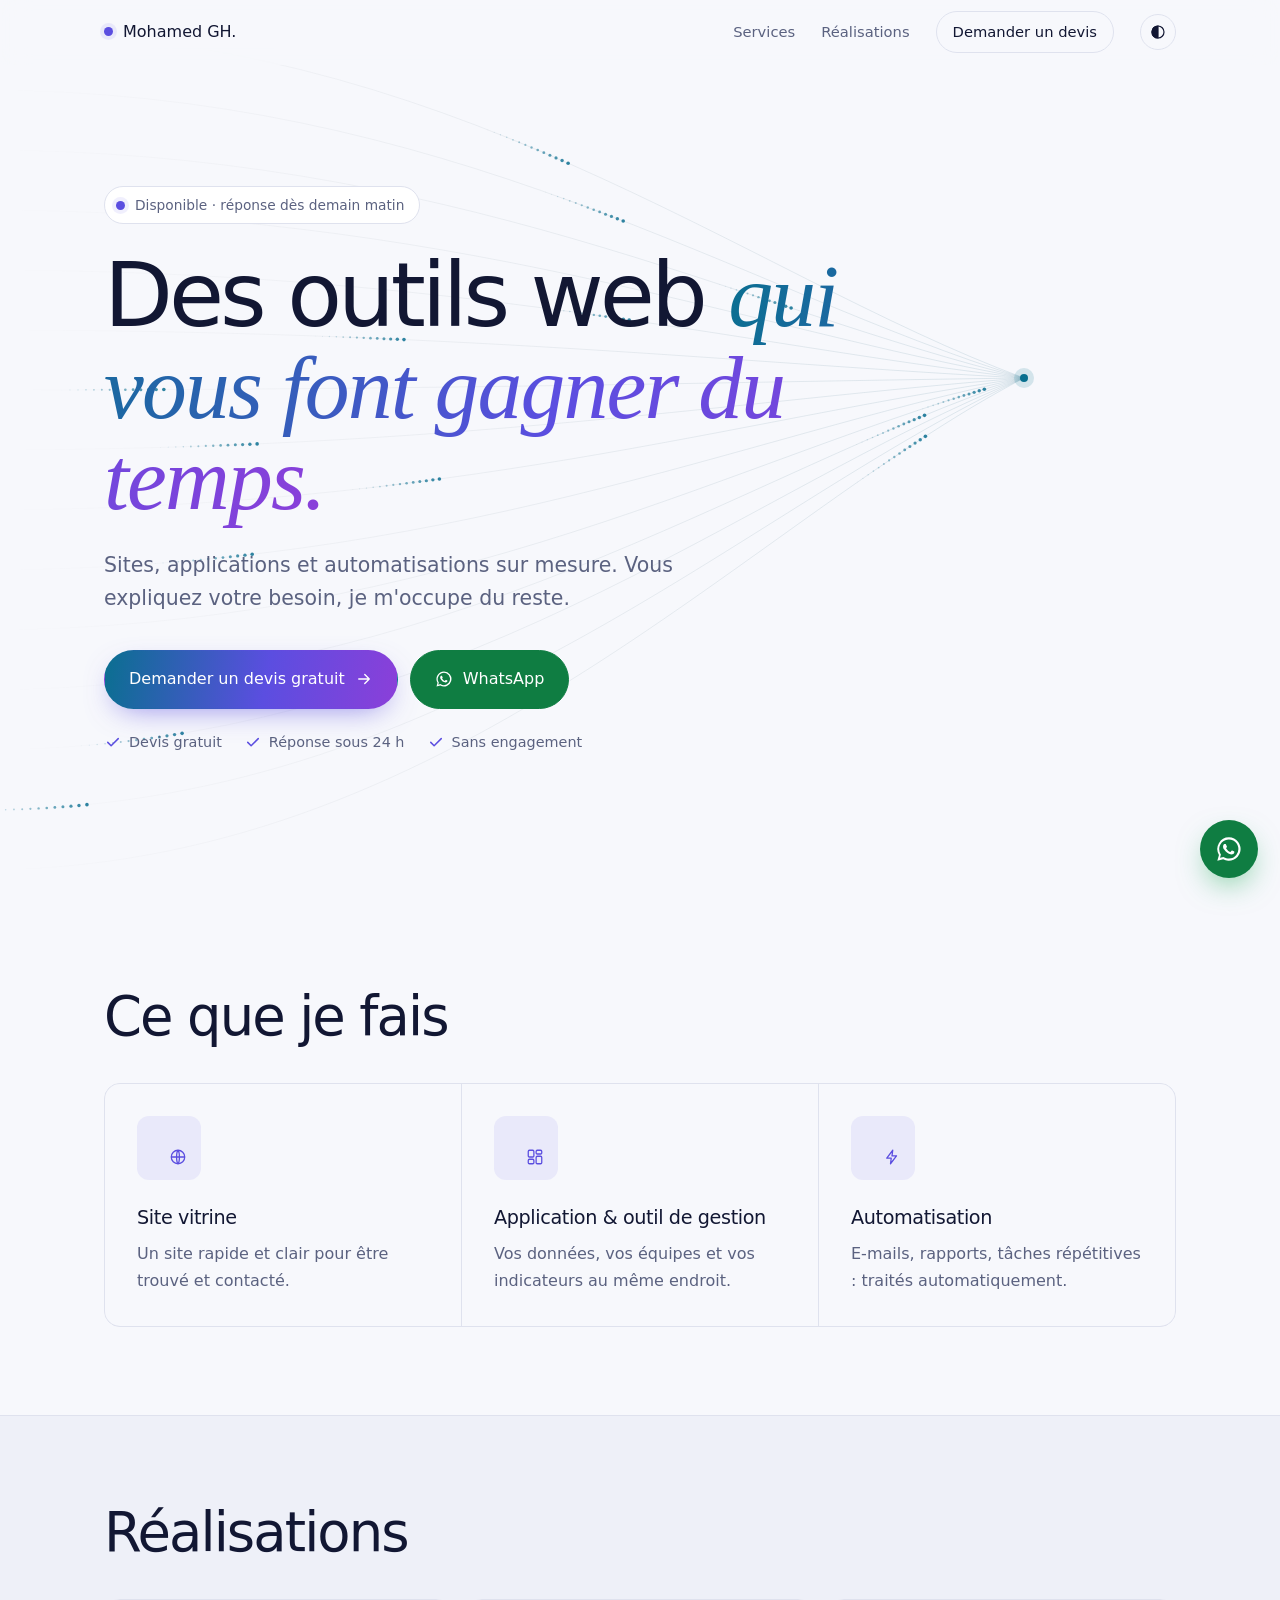
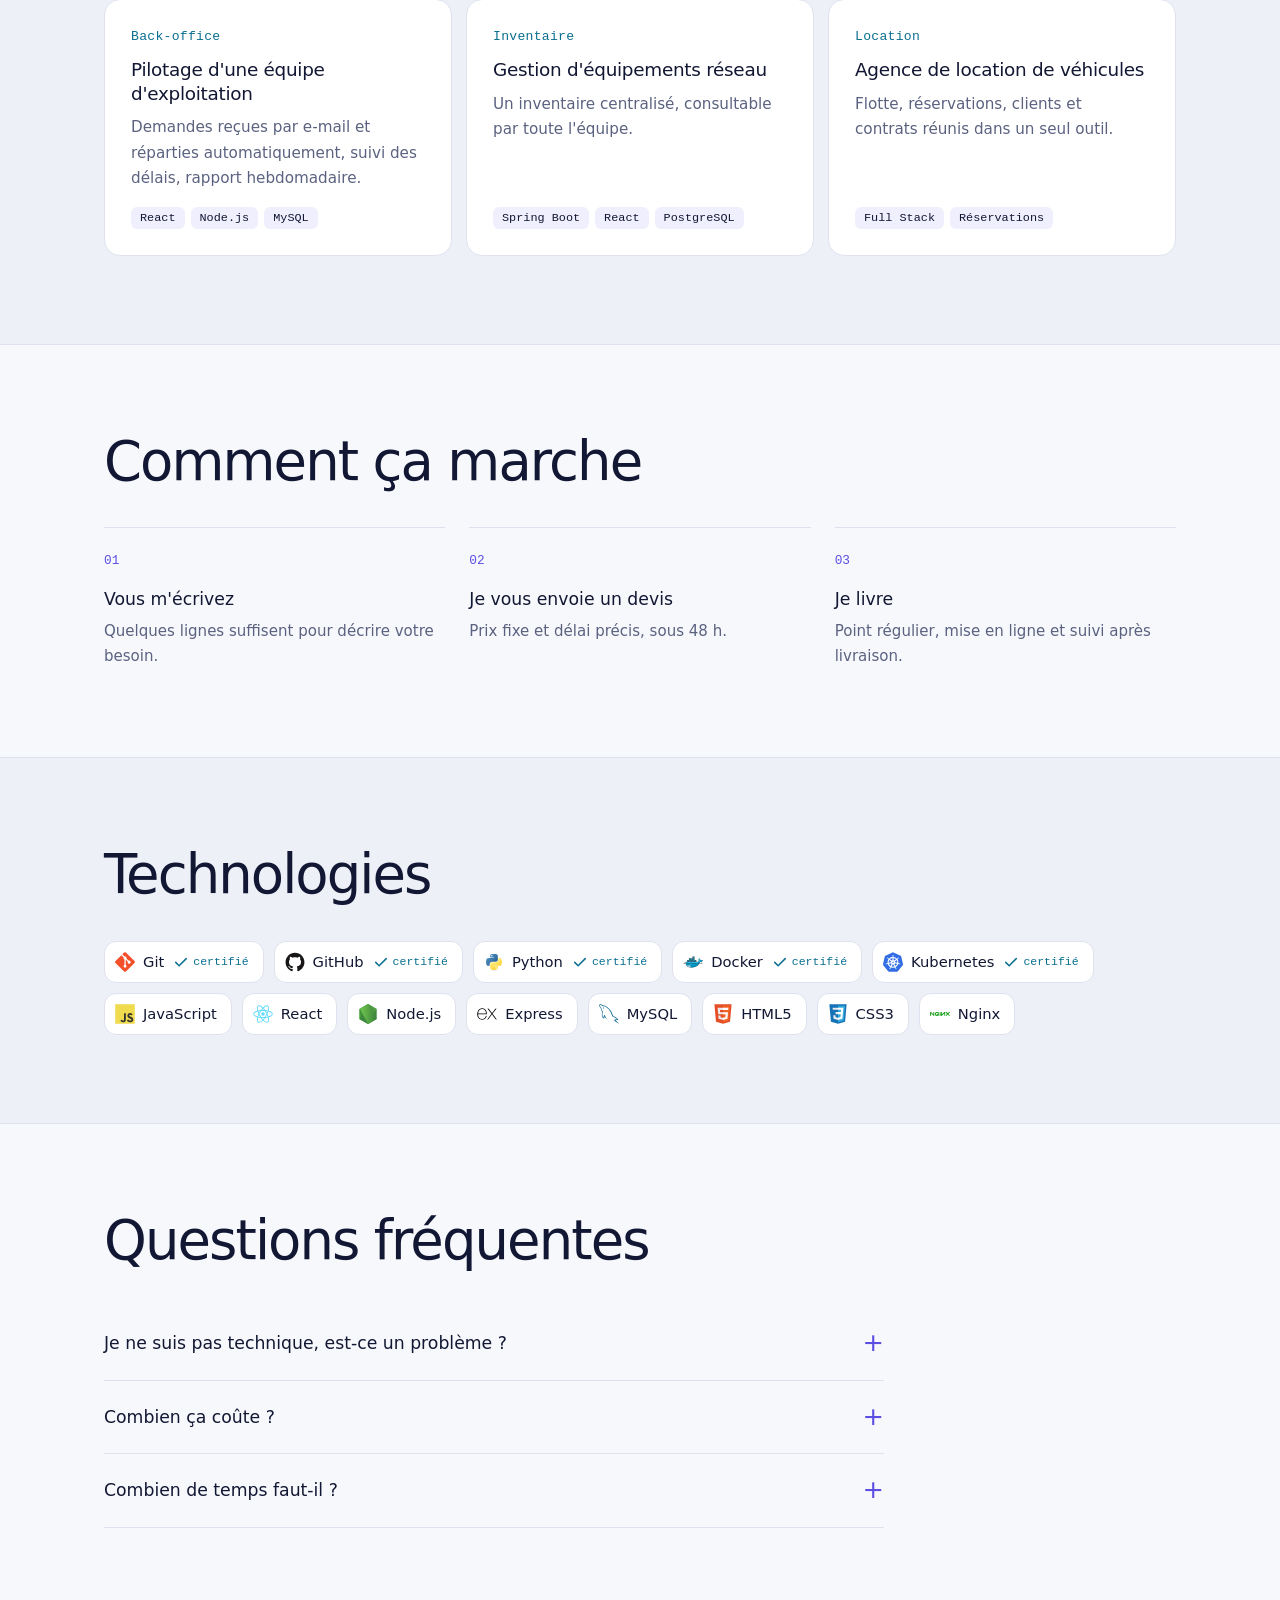
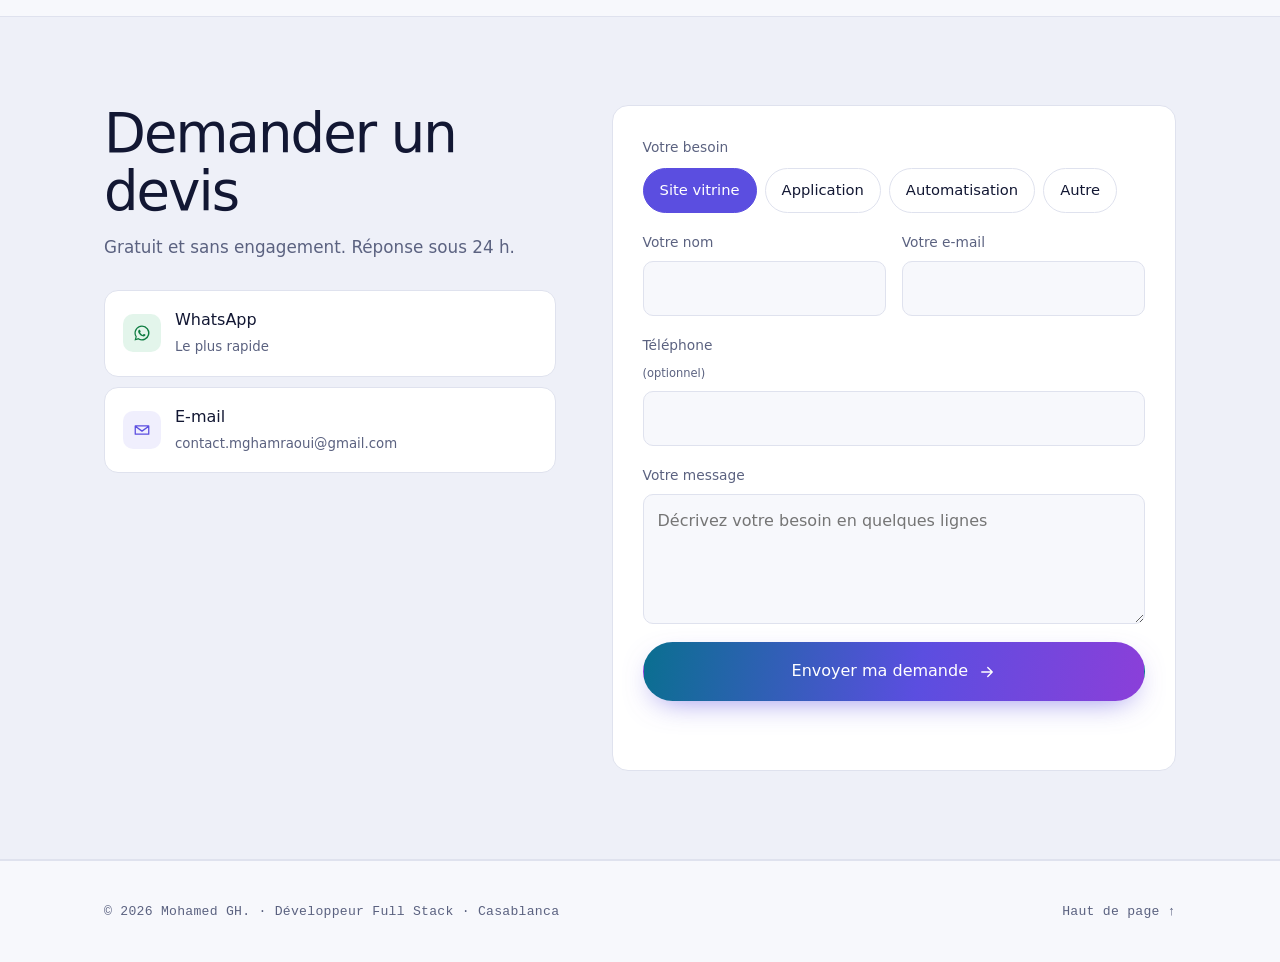
==== commit 8e6efa80: "Simplification de la page : contenu plus court et plus direct" ====
--- a/index.html
+++ b/index.html
@@ -36,7 +36,7 @@
       rel="stylesheet"
       href="https://fonts.googleapis.com/css2?family=Geist:wght@300;400;500;600&family=Geist+Mono:wght@400;500&family=Instrument+Serif:ital@0;1&display=swap"
     />
-    <link rel="stylesheet" href="css/styles.css?v=202610121202" />
+    <link rel="stylesheet" href="css/styles.css?v=202610121207" />
 
     <script type="application/ld+json">
       {
@@ -142,10 +142,9 @@
       <div class="wrap">
         <a href="#top" class="logo"><span class="dot"></span>Mohamed&nbsp;GH.</a>
         <div class="nav-links">
-          <a href="#estimer" class="hide-m">Devis gratuit</a>
+          <a href="#services" class="hide-m">Services</a>
           <a href="#projets" class="hide-m">Réalisations</a>
-          <a href="#faq" class="hide-m">FAQ</a>
-          <a href="#contact" class="pill">Me contacter</a>
+          <a href="#contact" class="pill">Demander un devis</a>
           <button class="theme" id="theme" aria-label="Changer de thème">
             <svg
               width="16"
@@ -163,799 +162,331 @@
       </div>
     </nav>
 
-    <!-- HERO -->
     <header class="hero" id="top">
       <canvas id="fiber" aria-hidden="true"></canvas>
       <div class="wrap">
         <div class="status reveal">
           <span class="dot"></span><span id="live">Disponible pour de nouveaux projets</span>
         </div>
-        <h1 class="reveal">Votre idée mérite mieux <em>qu'un tableur Excel.</em></h1>
+        <h1 class="reveal">Des outils web <em>qui vous font gagner du temps.</em></h1>
         <p class="lede reveal">
-          Je crée des <strong>sites, applications et outils web sur mesure</strong> qui font le travail
-          répétitif à votre place. Vous m'expliquez votre problème avec vos mots, je m'occupe de la technique.
+          Sites, applications et automatisations sur mesure. Vous expliquez votre besoin, je m'occupe du
+          reste.
         </p>
         <div class="actions reveal">
-          <a href="#estimer" class="btn primary"
-            >Demander un devis gratuit <svg class="i arr"><use href="#i-arrow" /></svg
+          <a href="#contact" class="btn primary"
+            >Demander un devis gratuit <svg class="i arr" aria-hidden="true"><use href="#i-arrow" /></svg
           ></a>
           <a href="#" class="btn wa js-wa"
-            ><svg class="i"><use href="#i-wa" /></svg>Écrire sur WhatsApp</a
+            ><svg class="i" aria-hidden="true"><use href="#i-wa" /></svg>WhatsApp</a
           >
         </div>
         <div class="reassure reveal">
           <span
-            ><svg class="i"><use href="#i-check" /></svg>Premier échange gratuit</span
+            ><svg class="i" aria-hidden="true"><use href="#i-check" /></svg>Devis gratuit</span
           >
           <span
-            ><svg class="i"><use href="#i-check" /></svg>Réponse sous 24 h</span
+            ><svg class="i" aria-hidden="true"><use href="#i-check" /></svg>Réponse sous 24 h</span
           >
           <span
-            ><svg class="i"><use href="#i-check" /></svg>Sans engagement</span
+            ><svg class="i" aria-hidden="true"><use href="#i-check" /></svg>Sans engagement</span
           >
         </div>
       </div>
     </header>
 
     <main>
-      <!-- PAINS -->
-      <section id="besoin">
+      <section id="services">
         <div class="wrap">
-          <div class="label mono reveal">Vous vous reconnaissez ?</div>
-          <h2 class="reveal">Cliquez sur <em>votre situation.</em></h2>
-          <p class="sub reveal">
-            Pas besoin de connaître le jargon. Choisissez ce qui vous ressemble, je vous montre ce qu'on peut
-            faire.
-          </p>
-          <div class="pains">
-            <button class="pain reveal" data-need="backoffice">
-              <span class="q">« On gère tout sur Excel et WhatsApp, on s'y perd. »</span
-              ><span class="a"
-                >Un outil unique où toute l'équipe retrouve les infos, sans doublons ni oublis.</span
-              ><span class="go">→ Voir la solution</span>
-            </button>
-            <button class="pain reveal" data-need="auto">
-              <span class="q">« On passe des heures sur des tâches répétitives. »</span
-              ><span class="a">Mails triés, rapports envoyés, tâches réparties : automatiquement.</span
-              ><span class="go">→ Voir la solution</span>
-            </button>
-            <button class="pain reveal" data-need="site">
-              <span class="q">« Mes clients ne me trouvent pas en ligne. »</span
-              ><span class="a">Un site rapide, clair, qui donne envie de vous contacter.</span
-              ><span class="go">→ Voir la solution</span>
-            </button>
-            <button class="pain reveal" data-need="app">
-              <span class="q">« J'ai une idée d'application. »</span
-              ><span class="a"
-                >On la transforme en produit concret, étape par étape, sans dérapage de budget.</span
-              ><span class="go">→ Voir la solution</span>
-            </button>
-            <button class="pain reveal" data-need="fix">
-              <span class="q">« Mon outil actuel est lent ou bugué. »</span
-              ><span class="a">Diagnostic, corrections et améliorations, sans tout reconstruire.</span
-              ><span class="go">→ Voir la solution</span>
-            </button>
-            <a class="pain last reveal" href="#contact"
-              ><span class="q">Autre chose en tête ?</span
-              ><span class="a">Racontez-moi, on trouve la solution ensemble.</span
-              ><span class="go">→ M'écrire</span></a
-            >
-          </div>
-        </div>
-      </section>
-
-      <!-- CONFIGURATOR -->
-      <section id="estimer" class="alt">
-        <div class="wrap">
-          <div class="label mono reveal">Devis gratuit</div>
-          <h2 class="reveal">Votre projet en <em>3 clics.</em></h2>
-          <p class="sub reveal">
-            Trois questions pour cadrer votre besoin, puis un devis précis et gratuit sous 48 h.
-          </p>
-          <div class="config">
-            <div class="panel reveal">
-              <div class="prog">
-                <div class="prog-track"><span id="progbar"></span></div>
-                <small id="progtxt">0 / 3</small>
-              </div>
-              <div class="q-step">
-                <div class="q-title"><span class="n mono">01</span>De quoi avez-vous besoin ?</div>
-                <div class="opts cards" data-key="need" role="group">
-                  <button class="opt" data-v="site" aria-pressed="false">
-                    <span class="ico"
-                      ><svg
-                        class="i"
-                        viewBox="0 0 24 24"
-                        fill="none"
-                        stroke="currentColor"
-                        stroke-width="1.7"
-                        stroke-linecap="round"
-                        stroke-linejoin="round"
-                      >
-                        <circle cx="12" cy="12" r="9" />
-                        <path
-                          d="M3 12h18M12 3c2.5 2.7 2.5 15.3 0 18M12 3c-2.5 2.7-2.5 15.3 0 18"
-                        /></svg></span
-                    ><span><b>Site vitrine</b><small>Être visible en ligne</small></span
-                    ><span class="tick"
-                      ><svg viewBox="0 0 24 24">
-                        <path
-                          d="M5 12.5l4.5 4.5L19 7.5"
-                          fill="none"
-                          stroke="currentColor"
-                          stroke-width="3"
-                          stroke-linecap="round"
-                          stroke-linejoin="round"
-                        /></svg
-                    ></span></button
-                  ><button class="opt" data-v="app" aria-pressed="false">
-                    <span class="ico"
-                      ><svg
-                        class="i"
-                        viewBox="0 0 24 24"
-                        fill="none"
-                        stroke="currentColor"
-                        stroke-width="1.7"
-                        stroke-linecap="round"
-                        stroke-linejoin="round"
-                      >
-                        <rect x="3" y="4" width="18" height="16" rx="2.5" />
-                        <path d="M3 9h18M7 6.5h.01M10 6.5h.01" /></svg></span
-                    ><span><b>Application web</b><small>Concrétiser une idée</small></span
-                    ><span class="tick"
-                      ><svg viewBox="0 0 24 24">
-                        <path
-                          d="M5 12.5l4.5 4.5L19 7.5"
-                          fill="none"
-                          stroke="currentColor"
-                          stroke-width="3"
-                          stroke-linecap="round"
-                          stroke-linejoin="round"
-                        /></svg
-                    ></span></button
-                  ><button class="opt" data-v="backoffice" aria-pressed="false">
-                    <span class="ico"
-                      ><svg
-                        class="i"
-                        viewBox="0 0 24 24"
-                        fill="none"
-                        stroke="currentColor"
-                        stroke-width="1.7"
-                        stroke-linecap="round"
-                        stroke-linejoin="round"
-                      >
-                        <rect x="3" y="3" width="7.5" height="9" rx="1.5" />
-                        <rect x="13.5" y="3" width="7.5" height="5" rx="1.5" />
-                        <rect x="13.5" y="11" width="7.5" height="10" rx="1.5" />
-                        <rect x="3" y="15" width="7.5" height="6" rx="1.5" /></svg></span
-                    ><span><b>Outil de gestion</b><small>Dashboard, suivi d'équipe</small></span
-                    ><span class="tick"
-                      ><svg viewBox="0 0 24 24">
-                        <path
-                          d="M5 12.5l4.5 4.5L19 7.5"
-                          fill="none"
-                          stroke="currentColor"
-                          stroke-width="3"
-                          stroke-linecap="round"
-                          stroke-linejoin="round"
-                        /></svg
-                    ></span></button
-                  ><button class="opt" data-v="auto" aria-pressed="false">
-                    <span class="ico"
-                      ><svg
-                        class="i"
-                        viewBox="0 0 24 24"
-                        fill="none"
-                        stroke="currentColor"
-                        stroke-width="1.7"
-                        stroke-linecap="round"
-                        stroke-linejoin="round"
-                      >
-                        <path d="M13 3L5 13.5h6L10 21l8-10.5h-6z" /></svg></span
-                    ><span><b>Automatisation</b><small>Gagner des heures</small></span
-                    ><span class="tick"
-                      ><svg viewBox="0 0 24 24">
-                        <path
-                          d="M5 12.5l4.5 4.5L19 7.5"
-                          fill="none"
-                          stroke="currentColor"
-                          stroke-width="3"
-                          stroke-linecap="round"
-                          stroke-linejoin="round"
-                        /></svg
-                    ></span></button
-                  ><button class="opt" data-v="fix" aria-pressed="false">
-                    <span class="ico"
-                      ><svg
-                        class="i"
-                        viewBox="0 0 24 24"
-                        fill="none"
-                        stroke="currentColor"
-                        stroke-width="1.7"
-                        stroke-linecap="round"
-                        stroke-linejoin="round"
-                      >
-                        <path d="M14.5 6.5a4 4 0 0 0 5 5l-8.5 8.5a2.1 2.1 0 0 1-3-3z" />
-                        <path d="M14.5 6.5l3-3" /></svg></span
-                    ><span><b>Améliorer l'existant</b><small>Bugs, lenteurs, ajouts</small></span
-                    ><span class="tick"
-                      ><svg viewBox="0 0 24 24">
-                        <path
-                          d="M5 12.5l4.5 4.5L19 7.5"
-                          fill="none"
-                          stroke="currentColor"
-                          stroke-width="3"
-                          stroke-linecap="round"
-                          stroke-linejoin="round"
-                        /></svg
-                    ></span></button
-                  ><button class="opt" data-v="other" aria-pressed="false">
-                    <span class="ico"
-                      ><svg
-                        class="i"
-                        viewBox="0 0 24 24"
-                        fill="none"
-                        stroke="currentColor"
-                        stroke-width="1.7"
-                        stroke-linecap="round"
-                        stroke-linejoin="round"
-                      >
-                        <path d="M4 5h16v11H9l-5 4z" />
-                        <path d="M8.5 10.5h.01M12 10.5h.01M15.5 10.5h.01" /></svg></span
-                    ><span><b>Autre chose</b><small>On en parle ensemble</small></span
-                    ><span class="tick"
-                      ><svg viewBox="0 0 24 24">
-                        <path
-                          d="M5 12.5l4.5 4.5L19 7.5"
-                          fill="none"
-                          stroke="currentColor"
-                          stroke-width="3"
-                          stroke-linecap="round"
-                          stroke-linejoin="round"
-                        /></svg
-                    ></span>
-                  </button>
-                </div>
-              </div>
-              <div class="q-step">
-                <div class="q-title"><span class="n mono">02</span>Quelle ampleur ?</div>
-                <div class="opts seg" data-key="size" role="group">
-                  <button class="opt" data-v="s" aria-pressed="false">Simple<small>l'essentiel</small></button
-                  ><button class="opt" data-v="m" aria-pressed="false">
-                    Standard<small>le plus courant</small></button
-                  ><button class="opt" data-v="l" aria-pressed="false">
-                    Complet<small>plusieurs modules</small>
-                  </button>
-                </div>
-              </div>
-              <div class="q-step">
-                <div class="q-title"><span class="n mono">03</span>Pour quand ?</div>
-                <div class="opts seg" data-key="when" role="group">
-                  <button class="opt" data-v="urgent" aria-pressed="false">
-                    Urgent<small>au plus vite</small></button
-                  ><button class="opt" data-v="month" aria-pressed="false">
-                    Ce mois-ci<small>sous 4 semaines</small></button
-                  ><button class="opt" data-v="flex" aria-pressed="false">
-                    Flexible<small>pas de date fixe</small>
-                  </button>
-                </div>
-              </div>
-            </div>
-            <div class="result reveal" aria-live="polite">
-              <div class="result-bar"><i></i><i></i><i></i><small>devis.sur-mesure</small></div>
-              <div class="result-body" id="result">
-                <div class="k">Votre projet</div>
-                <div class="big empty">Répondez aux 3 questions <em>→</em></div>
-                <p class="empty">Le résultat s'affiche ici instantanément.</p>
-              </div>
-            </div>
-          </div>
-        </div>
-      </section>
-
-      <!-- PROJECTS -->
-      <section id="projets">
-        <div class="wrap">
-          <div class="label mono reveal">Réalisations</div>
-          <h2 class="reveal">Pas des maquettes. <em>Des outils qui tournent.</em></h2>
-          <p class="sub reveal">Données et noms clients anonymisés.</p>
-
-          <div class="project reveal">
-            <div>
-              <div class="meta mono">Télécom · Opérations fibre</div>
-              <h3>Une équipe de 32 personnes qui ne trie plus ses mails à la main</h3>
-              <ul class="wins">
-                <li>
-                  <svg class="i"><use href="#i-check" /></svg
-                  ><span
-                    >Les demandes arrivent par e-mail et sont réparties automatiquement entre les
-                    agents.</span
-                  >
-                </li>
-                <li>
-                  <svg class="i"><use href="#i-check" /></svg
-                  ><span
-                    >Chaque délai est suivi en temps réel, avec un objectif de traitement de 15 minutes.</span
-                  >
-                </li>
-                <li>
-                  <svg class="i"><use href="#i-check" /></svg
-                  ><span>Le rapport hebdomadaire part tout seul, chaque samedi.</span>
-                </li>
-              </ul>
-              <div class="tags">
-                <span class="tag">JavaScript</span><span class="tag">SQL</span
-                ><span class="tag">React 18</span><span class="tag">Node.js</span
-                ><span class="tag">MySQL 8</span><span class="tag">Docker</span>
-              </div>
-            </div>
-            <div class="term" role="img" aria-label="Indicateurs du projet">
-              <div class="term-bar"><i></i><i></i><i></i><small>ops-dashboard — status</small></div>
-              <pre><span class="d">$</span> status --summary
-<span class="k">users</span>         32 agents actifs
-<span class="k">sla_target</span>    15 min (heures ouvrées)
-<span class="k">dispatch</span>      automatique · round-robin
-<span class="k">mail_watch</span>    temps réel
-<span class="k">report</span>        hebdo · envoi auto
-<span class="d">──────────────────────────────</span>
-<span class="w">●</span> conçu, développé et maintenu seul</pre>
-            </div>
-          </div>
-
-          <div class="project reveal">
-            <div>
-              <div class="meta mono">Gestion d'inventaire</div>
-              <h3>Savoir en un coup d'œil quel équipement est où</h3>
-              <ul class="wins">
-                <li>
-                  <svg class="i"><use href="#i-check" /></svg
-                  ><span>Un inventaire centralisé, consultable par toute l'équipe.</span>
-                </li>
-                <li>
-                  <svg class="i"><use href="#i-check" /></svg
-                  ><span>Une base solide, prête à grandir avec l'activité.</span>
-                </li>
-              </ul>
-              <div class="tags">
-                <span class="tag">Java</span><span class="tag">Spring Boot</span><span class="tag">React</span
-                ><span class="tag">PostgreSQL</span>
-              </div>
-            </div>
-            <div class="term" role="img" aria-label="Architecture du projet">
-              <div class="term-bar"><i></i><i></i><i></i><small>netinventory — stack</small></div>
-              <pre><span class="d">$</span> docker compose ps
-<span class="k">api</span>    spring-boot:3   <span class="w">●</span> up
-<span class="k">web</span>    react:18        <span class="w">●</span> up
-<span class="k">db</span>     postgres        <span class="w">●</span> up</pre>
-            </div>
-          </div>
-
-          <div class="project reveal">
-            <div>
-              <div class="meta mono">Location de véhicules</div>
-              <h3>Une agence qui gère flotte, réservations et contrats au même endroit</h3>
-              <ul class="wins">
-                <li>
-                  <svg class="i"><use href="#i-check" /></svg
-                  ><span>Disponibilités visibles instantanément, fini les doubles réservations.</span>
-                </li>
-                <li>
-                  <svg class="i"><use href="#i-check" /></svg
-                  ><span>Clients, contrats et facturation reliés entre eux.</span>
-                </li>
-              </ul>
-              <div class="tags"><span class="tag">Full Stack</span><span class="tag">Réservations</span></div>
-            </div>
-            <div class="term" role="img" aria-label="Modules du projet">
-              <div class="term-bar"><i></i><i></i><i></i><small>rental — modules</small></div>
-              <pre><span class="d">$</span> ls modules/
-<span class="k">flotte/</span>   <span class="k">clients/</span>   <span class="k">reservations/</span>
-<span class="k">contrats/</span> <span class="k">planning/</span>  <span class="k">facturation/</span></pre>
-            </div>
-          </div>
-        </div>
-      </section>
-
-      <!-- WHY -->
-      <section class="alt">
-        <div class="wrap">
-          <div class="label mono reveal">Pourquoi moi</div>
-          <h2 class="reveal">Un développeur qui <em>parle votre langue.</em></h2>
-          <p class="sub reveal">
-            Pas de jargon, pas de surprise. Juste un interlocuteur qui comprend votre métier et livre.
-          </p>
+          <h2 class="reveal">Ce que je fais</h2>
           <div class="why reveal">
             <div>
               <div class="ic">
-                <svg class="i"><use href="#i-talk" /></svg>
-              </div>
-              <h3>Je comprends le terrain</h3>
-              <p>
-                Je travaille moi-même en opérations. Je sais ce que c'est, un process qui coince un lundi
-                matin.
-              </p>
+                <svg
+                  class="i"
+                  viewBox="0 0 24 24"
+                  fill="none"
+                  stroke="currentColor"
+                  stroke-width="1.7"
+                  aria-hidden="true"
+                >
+                  <circle cx="12" cy="12" r="9" />
+                  <path d="M3 12h18M12 3c2.5 2.7 2.5 15.3 0 18M12 3c-2.5 2.7-2.5 15.3 0 18" />
+                </svg>
+              </div>
+              <h3>Site vitrine</h3>
+              <p>Un site rapide et clair pour être trouvé et contacté.</p>
             </div>
             <div>
               <div class="ic">
-                <svg class="i"><use href="#i-bolt" /></svg>
-              </div>
-              <h3>Je livre en production</h3>
-              <p>
-                Mes outils sont utilisés tous les jours par de vraies équipes. Pas des démos qui restent dans
-                un tiroir.
-              </p>
+                <svg
+                  class="i"
+                  viewBox="0 0 24 24"
+                  fill="none"
+                  stroke="currentColor"
+                  stroke-width="1.7"
+                  aria-hidden="true"
+                >
+                  <rect x="3" y="3" width="7.5" height="9" rx="1.5" />
+                  <rect x="13.5" y="3" width="7.5" height="5" rx="1.5" />
+                  <rect x="13.5" y="11" width="7.5" height="10" rx="1.5" />
+                  <rect x="3" y="15" width="7.5" height="6" rx="1.5" />
+                </svg>
+              </div>
+              <h3>Application &amp; outil de gestion</h3>
+              <p>Vos données, vos équipes et vos indicateurs au même endroit.</p>
             </div>
             <div>
               <div class="ic">
-                <svg class="i"><use href="#i-shield" /></svg>
-              </div>
-              <h3>Je cadre, j'explique, je tiens</h3>
-              <p>Formé au droit avant le code : périmètre clair, engagements écrits, délais respectés.</p>
+                <svg class="i" aria-hidden="true"><use href="#i-bolt" /></svg>
+              </div>
+              <h3>Automatisation</h3>
+              <p>E-mails, rapports, tâches répétitives : traités automatiquement.</p>
             </div>
           </div>
         </div>
       </section>
 
-      <!-- CERTIFICATIONS -->
-      <section id="certifications" class="alt">
+      <section id="projets" class="alt">
         <div class="wrap">
-          <div class="label mono reveal">Certifications &amp; langages</div>
-          <h2 class="reveal">Des compétences <em>vérifiées.</em></h2>
-          <p class="sub reveal">
-            Une formation continue, et des outils maîtrisés en conditions réelles de production.
-          </p>
-          <div class="certs">
-            <div class="cert reveal">
-              <div class="badge duo">
-                <img class="lg" src="img/stack/git.svg" alt="" width="28" height="28" loading="lazy" /><img
-                  class="lg mono"
-                  src="img/stack/github.svg"
-                  alt=""
-                  width="28"
-                  height="28"
-                  loading="lazy"
-                />
-              </div>
-              <div><b>Git &amp; GitHub</b><small>CI/CD de A à Z · Udemy · 2026</small></div>
-              <span class="ok"
-                ><svg class="i i-sm" aria-hidden="true"><use href="#i-check" /></svg>Certifié</span
-              >
-            </div>
-            <div class="cert reveal">
-              <div class="badge">
-                <img class="lg" src="img/stack/python.svg" alt="" width="28" height="28" loading="lazy" />
-              </div>
-              <div><b>Python</b><small>Python Essentials · GoMyCode · 2026</small></div>
-              <span class="ok"
-                ><svg class="i i-sm" aria-hidden="true"><use href="#i-check" /></svg>Certifié</span
-              >
-            </div>
-            <div class="cert reveal">
-              <div class="badge">
-                <img class="lg" src="img/stack/docker.svg" alt="" width="28" height="28" loading="lazy" />
-              </div>
-              <div><b>Docker</b><small>Conteneurisation &amp; déploiement</small></div>
-              <span class="ok"
-                ><svg class="i i-sm" aria-hidden="true"><use href="#i-check" /></svg>Certifié</span
-              >
-            </div>
-            <div class="cert reveal">
-              <div class="badge">
-                <img class="lg" src="img/stack/kubernetes.svg" alt="" width="28" height="28" loading="lazy" />
-              </div>
-              <div><b>Kubernetes</b><small>Orchestration de conteneurs</small></div>
-              <span class="ok"
-                ><svg class="i i-sm" aria-hidden="true"><use href="#i-check" /></svg>Certifié</span
-              >
-            </div>
+          <h2 class="reveal">Réalisations</h2>
+          <div class="works">
+            <article class="work reveal">
+              <div class="meta mono">Back-office</div>
+              <h3>Pilotage d'une équipe d'exploitation</h3>
+              <p>
+                Demandes reçues par e-mail et réparties automatiquement, suivi des délais, rapport
+                hebdomadaire.
+              </p>
+              <div class="tags">
+                <span class="tag">React</span><span class="tag">Node.js</span><span class="tag">MySQL</span>
+              </div>
+            </article>
+            <article class="work reveal">
+              <div class="meta mono">Inventaire</div>
+              <h3>Gestion d'équipements réseau</h3>
+              <p>Un inventaire centralisé, consultable par toute l'équipe.</p>
+              <div class="tags">
+                <span class="tag">Spring Boot</span><span class="tag">React</span
+                ><span class="tag">PostgreSQL</span>
+              </div>
+            </article>
+            <article class="work reveal">
+              <div class="meta mono">Location</div>
+              <h3>Agence de location de véhicules</h3>
+              <p>Flotte, réservations, clients et contrats réunis dans un seul outil.</p>
+              <div class="tags"><span class="tag">Full Stack</span><span class="tag">Réservations</span></div>
+            </article>
           </div>
-          <div class="langs reveal">
-            <h3>Langages et technologies utilisés sur la plateforme de pilotage FTTH</h3>
-            <p>L'application en production, de la base de données jusqu'au déploiement.</p>
-            <div class="lang-grid">
-              <div>
-                <h4>Langages</h4>
-                <ul class="chips">
-                  <li>
-                    <img
-                      class="lg sm"
-                      src="img/stack/javascript.svg"
-                      alt=""
-                      width="28"
-                      height="28"
-                      loading="lazy"
-                    /><span>JavaScript</span>
-                  </li>
-                  <li>
-                    <img
-                      class="lg sm mono"
-                      src="img/stack/mysql.svg"
-                      alt=""
-                      width="28"
-                      height="28"
-                      loading="lazy"
-                    /><span>SQL</span>
-                  </li>
-                  <li>
-                    <img
-                      class="lg sm"
-                      src="img/stack/html5.svg"
-                      alt=""
-                      width="28"
-                      height="28"
-                      loading="lazy"
-                    /><span>HTML5</span>
-                  </li>
-                  <li>
-                    <img
-                      class="lg sm"
-                      src="img/stack/css3.svg"
-                      alt=""
-                      width="28"
-                      height="28"
-                      loading="lazy"
-                    /><span>CSS3</span>
-                  </li>
-                  <li>
-                    <img
-                      class="lg sm mono"
-                      src="img/stack/yaml.svg"
-                      alt=""
-                      width="28"
-                      height="28"
-                      loading="lazy"
-                    /><span>YAML</span>
-                  </li>
-                </ul>
-              </div>
-              <div>
-                <h4>Front-end</h4>
-                <ul class="chips">
-                  <li>
-                    <img
-                      class="lg sm"
-                      src="img/stack/react.svg"
-                      alt=""
-                      width="28"
-                      height="28"
-                      loading="lazy"
-                    /><span>React 18</span>
-                  </li>
-                </ul>
-                <p class="note">SPA, composants, gestion des rôles</p>
-              </div>
-              <div>
-                <h4>Back-end &amp; données</h4>
-                <ul class="chips">
-                  <li>
-                    <img
-                      class="lg sm"
-                      src="img/stack/nodejs.svg"
-                      alt=""
-                      width="28"
-                      height="28"
-                      loading="lazy"
-                    /><span>Node.js</span>
-                  </li>
-                  <li>
-                    <img
-                      class="lg sm mono"
-                      src="img/stack/express.svg"
-                      alt=""
-                      width="28"
-                      height="28"
-                      loading="lazy"
-                    /><span>Express</span>
-                  </li>
-                  <li>
-                    <img
-                      class="lg sm mono"
-                      src="img/stack/mysql.svg"
-                      alt=""
-                      width="28"
-                      height="28"
-                      loading="lazy"
-                    /><span>MySQL 8</span>
-                  </li>
-                </ul>
-                <p class="note">Procédures et vues SQL, cron, IMAP, SMTP</p>
-              </div>
-              <div>
-                <h4>DevOps &amp; outils</h4>
-                <ul class="chips">
-                  <li>
-                    <img
-                      class="lg sm"
-                      src="img/stack/docker.svg"
-                      alt=""
-                      width="28"
-                      height="28"
-                      loading="lazy"
-                    /><span>Docker</span>
-                  </li>
-                  <li>
-                    <img
-                      class="lg sm"
-                      src="img/stack/nginx.svg"
-                      alt=""
-                      width="28"
-                      height="28"
-                      loading="lazy"
-                    /><span>Nginx</span>
-                  </li>
-                  <li>
-                    <img
-                      class="lg sm"
-                      src="img/stack/pm2.svg"
-                      alt=""
-                      width="28"
-                      height="28"
-                      loading="lazy"
-                    /><span>PM2</span>
-                  </li>
-                  <li>
-                    <img
-                      class="lg sm"
-                      src="img/stack/git.svg"
-                      alt=""
-                      width="28"
-                      height="28"
-                      loading="lazy"
-                    /><span>Git</span>
-                  </li>
-                  <li>
-                    <img
-                      class="lg sm mono"
-                      src="img/stack/github.svg"
-                      alt=""
-                      width="28"
-                      height="28"
-                      loading="lazy"
-                    /><span>GitHub</span>
-                  </li>
-                  <li>
-                    <img
-                      class="lg sm"
-                      src="img/stack/jira.svg"
-                      alt=""
-                      width="28"
-                      height="28"
-                      loading="lazy"
-                    /><span>Jira</span>
-                  </li>
-                </ul>
-              </div>
+        </div>
+      </section>
+
+      <section id="methode">
+        <div class="wrap">
+          <h2 class="reveal">Comment ça marche</h2>
+          <div class="steps three">
+            <div class="step reveal">
+              <h3>Vous m'écrivez</h3>
+              <p>Quelques lignes suffisent pour décrire votre besoin.</p>
+            </div>
+            <div class="step reveal">
+              <h3>Je vous envoie un devis</h3>
+              <p>Prix fixe et délai précis, sous 48 h.</p>
+            </div>
+            <div class="step reveal">
+              <h3>Je livre</h3>
+              <p>Point régulier, mise en ligne et suivi après livraison.</p>
             </div>
           </div>
         </div>
       </section>
 
-      <!-- PROCESS -->
-      <section>
+      <section id="stack" class="alt">
         <div class="wrap">
-          <div class="label mono reveal">Comment ça se passe</div>
-          <h2 class="reveal">Simple, clair, <em>sans surprise.</em></h2>
-          <p class="sub reveal">Vous savez à chaque étape où on en est et combien ça coûte.</p>
-          <div class="steps">
-            <div class="step reveal">
-              <h3>On échange</h3>
-              <p>15 à 30 minutes, gratuitement, pour comprendre votre besoin.</p>
-            </div>
-            <div class="step reveal">
-              <h3>Je vous propose</h3>
-              <p>Périmètre, planning et devis précis, sous 48 h.</p>
-            </div>
-            <div class="step reveal">
-              <h3>Je construis</h3>
-              <p>Vous voyez l'avancement régulièrement et donnez votre avis.</p>
-            </div>
-            <div class="step reveal">
-              <h3>On met en ligne</h3>
-              <p>Déploiement, prise en main, et je reste disponible après.</p>
-            </div>
-          </div>
-          <div class="promises reveal">
-            <div class="promise">
-              <svg class="i"><use href="#i-check" /></svg>
-              <div><b>Devis fixe</b><span>Le prix annoncé est le prix payé.</span></div>
-            </div>
-            <div class="promise">
-              <svg class="i"><use href="#i-check" /></svg>
-              <div><b>Paiement par étapes</b><span>Vous payez au fil des livraisons.</span></div>
-            </div>
-            <div class="promise">
-              <svg class="i"><use href="#i-check" /></svg>
-              <div><b>Le code vous appartient</b><span>Remis avec sa documentation.</span></div>
-            </div>
-            <div class="promise">
-              <svg class="i"><use href="#i-check" /></svg>
-              <div><b>Suivi après livraison</b><span>Corrections incluses au démarrage.</span></div>
-            </div>
-          </div>
+          <h2 class="reveal">Technologies</h2>
+          <ul class="chips stack-row reveal">
+            <li>
+              <img class="lg sm" src="img/stack/git.svg" alt="" width="20" height="20" loading="lazy" /><span
+                >Git</span
+              ><em class="ok"
+                ><svg class="i i-sm" aria-hidden="true"><use href="#i-check" /></svg>certifié</em
+              >
+            </li>
+            <li>
+              <img
+                class="lg sm mono"
+                src="img/stack/github.svg"
+                alt=""
+                width="20"
+                height="20"
+                loading="lazy"
+              /><span>GitHub</span
+              ><em class="ok"
+                ><svg class="i i-sm" aria-hidden="true"><use href="#i-check" /></svg>certifié</em
+              >
+            </li>
+            <li>
+              <img
+                class="lg sm"
+                src="img/stack/python.svg"
+                alt=""
+                width="20"
+                height="20"
+                loading="lazy"
+              /><span>Python</span
+              ><em class="ok"
+                ><svg class="i i-sm" aria-hidden="true"><use href="#i-check" /></svg>certifié</em
+              >
+            </li>
+            <li>
+              <img
+                class="lg sm"
+                src="img/stack/docker.svg"
+                alt=""
+                width="20"
+                height="20"
+                loading="lazy"
+              /><span>Docker</span
+              ><em class="ok"
+                ><svg class="i i-sm" aria-hidden="true"><use href="#i-check" /></svg>certifié</em
+              >
+            </li>
+            <li>
+              <img
+                class="lg sm"
+                src="img/stack/kubernetes.svg"
+                alt=""
+                width="20"
+                height="20"
+                loading="lazy"
+              /><span>Kubernetes</span
+              ><em class="ok"
+                ><svg class="i i-sm" aria-hidden="true"><use href="#i-check" /></svg>certifié</em
+              >
+            </li>
+            <li>
+              <img
+                class="lg sm"
+                src="img/stack/javascript.svg"
+                alt=""
+                width="20"
+                height="20"
+                loading="lazy"
+              /><span>JavaScript</span>
+            </li>
+            <li>
+              <img
+                class="lg sm"
+                src="img/stack/react.svg"
+                alt=""
+                width="20"
+                height="20"
+                loading="lazy"
+              /><span>React</span>
+            </li>
+            <li>
+              <img
+                class="lg sm"
+                src="img/stack/nodejs.svg"
+                alt=""
+                width="20"
+                height="20"
+                loading="lazy"
+              /><span>Node.js</span>
+            </li>
+            <li>
+              <img
+                class="lg sm mono"
+                src="img/stack/express.svg"
+                alt=""
+                width="20"
+                height="20"
+                loading="lazy"
+              /><span>Express</span>
+            </li>
+            <li>
+              <img
+                class="lg sm mono"
+                src="img/stack/mysql.svg"
+                alt=""
+                width="20"
+                height="20"
+                loading="lazy"
+              /><span>MySQL</span>
+            </li>
+            <li>
+              <img
+                class="lg sm"
+                src="img/stack/html5.svg"
+                alt=""
+                width="20"
+                height="20"
+                loading="lazy"
+              /><span>HTML5</span>
+            </li>
+            <li>
+              <img class="lg sm" src="img/stack/css3.svg" alt="" width="20" height="20" loading="lazy" /><span
+                >CSS3</span
+              >
+            </li>
+            <li>
+              <img
+                class="lg sm"
+                src="img/stack/nginx.svg"
+                alt=""
+                width="20"
+                height="20"
+                loading="lazy"
+              /><span>Nginx</span>
+            </li>
+          </ul>
         </div>
       </section>
 
-      <!-- FAQ -->
       <section id="faq">
         <div class="wrap">
-          <div class="label mono reveal">Questions fréquentes</div>
-          <h2 class="reveal">Vous vous posez <em>sûrement la question.</em></h2>
+          <h2 class="reveal">Questions fréquentes</h2>
           <div class="faq reveal">
             <details>
-              <summary>Je ne suis pas technique, est-ce un problème ?</summary>
+              <summary>Je ne suis pas technique, est-ce un problème ?</summary>
               <p>
-                Pas du tout, c'est même le cas de la plupart de mes clients. Vous m'expliquez votre problème
-                avec vos mots, je traduis en solution technique et je vous explique chaque choix simplement.
+                Non. Vous expliquez votre besoin avec vos mots, je vous propose une solution simple et je vous
+                explique chaque choix.
               </p>
             </details>
             <details>
-              <summary>Combien coûte un projet ?</summary>
+              <summary>Combien ça coûte ?</summary>
               <p>
-                Chaque projet est différent, c'est pourquoi tout est sur devis. Après un premier échange
-                gratuit, vous recevez un devis fixe et détaillé : pas de mauvaise surprise.
+                Tout est sur devis : chaque projet est différent. Le devis est gratuit, fixe et sans
+                engagement.
               </p>
             </details>
             <details>
-              <summary>Combien de temps faut-il ?</summary>
+              <summary>Combien de temps faut-il ?</summary>
               <p>
-                De quelques jours pour un site ou une petite automatisation, à quelques semaines pour une
-                application complète. Le planning est fixé dans le devis.
-              </p>
-            </details>
-            <details>
-              <summary>On peut travailler à distance ?</summary>
-              <p>
-                Oui. Je travaille depuis Casablanca avec des clients partout : appels vidéo, WhatsApp, e-mail.
-                Un rendez-vous sur place est possible à Casablanca et ses environs.
-              </p>
-            </details>
-            <details>
-              <summary>Et après la mise en ligne ?</summary>
-              <p>
-                Je reste disponible. Les corrections sont incluses au démarrage, et on peut prévoir un suivi
-                pour les évolutions et la maintenance.
-              </p>
-            </details>
-            <details>
-              <summary>Mon projet est-il trop petit (ou trop gros) ?</summary>
-              <p>
-                Aucun projet n'est trop petit pour en parler. S'il dépasse ce que je peux faire seul, je vous
-                le dirai honnêtement dès le premier échange.
+                De quelques jours pour un site à quelques semaines pour une application. Le délai est fixé
+                dans le devis.
               </p>
             </details>
           </div>
         </div>
       </section>
 
-      <!-- CONTACT -->
       <section id="contact" class="alt">
         <div class="wrap contact">
           <div>
-            <div class="label mono reveal">Contact</div>
-            <h2 class="reveal">Parlons de <em>votre projet.</em></h2>
-            <p class="sub flush reveal">
-              Le premier échange est gratuit et sans engagement. Choisissez le moyen qui vous arrange.
-            </p>
+            <h2 class="reveal">Demander un devis</h2>
+            <p class="sub flush reveal">Gratuit et sans engagement. Réponse sous 24 h.</p>
             <div class="quick reveal">
               <a href="#" class="js-wa"
                 ><span class="ic wa"
-                  ><svg class="i"><use href="#i-wa" /></svg></span
-                ><span><b>WhatsApp</b><small>Le plus rapide · réponse dans la journée</small></span></a
+                  ><svg class="i" aria-hidden="true"><use href="#i-wa" /></svg></span
+                ><span><b>WhatsApp</b><small>Le plus rapide</small></span></a
               >
               <a href="mailto:contact.mghamraoui@gmail.com"
                 ><span class="ic"
-                  ><svg class="i"><use href="#i-mail" /></svg></span
+                  ><svg class="i" aria-hidden="true"><use href="#i-mail" /></svg></span
                 ><span><b>E-mail</b><small>contact.mghamraoui@gmail.com</small></span></a
-              >
-              <a href="#" id="cal-link" hidden
-                ><span class="ic"
-                  ><svg class="i"><use href="#i-cal" /></svg></span
-                ><span><b>Réserver un appel</b><small>15 min en visio, gratuit</small></span></a
-              >
-              <a href="https://github.com/mghamraoui4" target="_blank" rel="noopener"
-                ><span class="ic"
-                  ><svg class="i"><use href="#i-gh" /></svg></span
-                ><span><b>GitHub</b><small>@mghamraoui4</small></span></a
               >
             </div>
           </div>
@@ -963,84 +494,54 @@
           <div class="reveal">
             <form id="form" novalidate>
               <input type="checkbox" name="botcheck" class="hp" tabindex="-1" autocomplete="off" />
-              <div class="recap" id="recap">
-                <span id="recap-txt"></span><button type="button" id="recap-x">retirer</button>
-              </div>
               <div>
-                <p class="field-label" id="type-label">Votre demande concerne</p>
-                <div class="types" role="radiogroup" aria-labelledby="type-label">
+                <p class="field-label" id="besoin-label">Votre besoin</p>
+                <div class="types" role="radiogroup" aria-labelledby="besoin-label">
                   <label
-                    ><input type="radio" name="type" value="Projet freelance" checked /><span
-                      >Un nouveau projet</span
+                    ><input type="radio" name="besoin" value="Site vitrine" checked /><span
+                      >Site vitrine</span
                     ></label
                   >
                   <label
-                    ><input type="radio" name="type" value="Assistance technique" /><span
-                      >De l'assistance</span
+                    ><input type="radio" name="besoin" value="Application / outil de gestion" /><span
+                      >Application</span
                     ></label
                   >
-                  <label><input type="radio" name="type" value="Autre" /><span>Autre</span></label>
+                  <label
+                    ><input type="radio" name="besoin" value="Automatisation" /><span
+                      >Automatisation</span
+                    ></label
+                  >
+                  <label><input type="radio" name="besoin" value="Autre" /><span>Autre</span></label>
                 </div>
               </div>
               <div class="row">
-                <label
-                  >Votre nom<input name="nom" required autocomplete="name" placeholder="Prénom Nom"
-                /></label>
-                <label
-                  >Votre e-mail<input
-                    type="email"
-                    name="email"
-                    required
-                    autocomplete="email"
-                    placeholder="vous@exemple.com"
-                /></label>
+                <label>Votre nom<input name="nom" required autocomplete="name" /></label>
+                <label>Votre e-mail<input type="email" name="email" required autocomplete="email" /></label>
               </div>
               <label
-                >Téléphone / WhatsApp <small>(optionnel, pour vous répondre plus vite)</small
-                ><input type="tel" name="telephone" autocomplete="tel" placeholder="+212 6 …"
+                >Téléphone <small>(optionnel)</small><input type="tel" name="telephone" autocomplete="tel"
               /></label>
               <label
-                >En quelques mots, votre besoin<textarea
+                >Votre message<textarea
                   name="message"
                   required
-                  placeholder="Ex. : on gère nos commandes sur Excel et on aimerait un outil plus simple…"
+                  placeholder="Décrivez votre besoin en quelques lignes"
                 ></textarea>
               </label>
               <button class="btn primary" type="submit">
-                <span class="lbl">Recevoir ma réponse gratuite</span>
-                <svg class="i arr"><use href="#i-arrow" /></svg>
+                <span class="lbl">Envoyer ma demande</span>
+                <svg class="i arr" aria-hidden="true"><use href="#i-arrow" /></svg>
               </button>
-              <p class="fine">Réponse sous 24 h ouvrées · Vos informations restent confidentielles</p>
               <p class="msg" id="msg" role="status" aria-live="polite"></p>
             </form>
             <div class="sent panel" id="sent">
               <div class="ic">
                 <svg class="i i-lg" aria-hidden="true"><use href="#i-check" /></svg>
               </div>
-              <h3>C'est bien reçu !</h3>
-              <p>Je reviens vers vous sous 24 h ouvrées. Pressé ? Écrivez-moi directement.</p>
-              <a href="#" class="btn wa js-wa"
-                ><svg class="i"><use href="#i-wa" /></svg>Continuer sur WhatsApp</a
-              >
-            </div>
-          </div>
-        </div>
-      </section>
-
-      <!-- FINAL CTA -->
-      <section class="final">
-        <div class="wrap">
-          <h2 class="reveal">Et si on commençait <em>aujourd'hui ?</em></h2>
-          <p class="sub reveal">
-            Un message suffit. Dans le pire des cas, vous repartez avec des conseils gratuits.
-          </p>
-          <div class="actions reveal">
-            <a href="#contact" class="btn primary"
-              >Décrire mon projet <svg class="i arr"><use href="#i-arrow" /></svg
-            ></a>
-            <a href="#" class="btn wa js-wa"
-              ><svg class="i"><use href="#i-wa" /></svg>WhatsApp</a
-            >
+              <h3>Demande bien reçue !</h3>
+              <p>Je vous réponds sous 24 h.</p>
+            </div>
           </div>
         </div>
       </section>
@@ -1049,39 +550,21 @@
     <footer>
       <div class="wrap mono">
         <span>© <span id="year"></span> Mohamed GH. · Développeur Full Stack · Casablanca</span>
-        <a href="#top">Retour en haut ↑</a>
+        <a href="#top">Haut de page ↑</a>
       </div>
     </footer>
 
     <a href="#" class="fab js-wa" aria-label="Écrire sur WhatsApp"
-      ><span class="tip">Une question ? Écrivez-moi</span><svg><use href="#i-wa" /></svg
+      ><svg aria-hidden="true"><use href="#i-wa" /></svg
     ></a>
     <div class="mbar" id="mbar">
-      <a href="#estimer" class="btn primary">Demander un devis</a>
+      <a href="#contact" class="btn primary">Demander un devis</a>
       <a href="#" class="btn wa js-wa" aria-label="WhatsApp"
-        ><svg class="i"><use href="#i-wa" /></svg
+        ><svg class="i" aria-hidden="true"><use href="#i-wa" /></svg
       ></a>
     </div>
 
-    <div class="modal" id="modal" role="dialog" aria-modal="true" aria-labelledby="mtitle">
-      <div class="modal-box">
-        <button class="x" id="mclose" aria-label="Fermer">
-          <svg class="i"><use href="#i-x" /></svg>
-        </button>
-        <div class="mono accent">Avant de partir</div>
-        <h3 id="mtitle">Un conseil gratuit <em>sur votre projet ?</em></h3>
-        <p>
-          Décrivez votre besoin en une phrase sur WhatsApp, je vous dis honnêtement ce qui est faisable. Sans
-          engagement.
-        </p>
-        <a href="#" class="btn wa js-wa"
-          ><svg class="i"><use href="#i-wa" /></svg>Poser ma question</a
-        >
-        <a href="#estimer" class="btn" id="mest">Décrire mon projet d'abord</a>
-      </div>
-    </div>
-
-    <script src="js/config.js?v=202610121202" defer></script>
-    <script src="js/main.js?v=202610121202" defer></script>
+    <script src="js/config.js?v=202610121207" defer></script>
+    <script src="js/main.js?v=202610121207" defer></script>
   </body>
 </html>
--- a/css/styles.css
+++ b/css/styles.css
@@ -122,9 +122,6 @@
   font-style: italic;
   font-weight: 400;
 }
-.accent {
-  color: var(--accent);
-}
 svg.i {
   width: 18px;
   height: 18px;
@@ -322,10 +319,6 @@
   max-width: 50ch;
   margin: 0 0 34px;
 }
-.lede strong {
-  color: var(--fg);
-  font-weight: 500;
-}
 .actions {
   display: flex;
   flex-wrap: wrap;
@@ -355,7 +348,7 @@
 
 /* Sections */
 section {
-  padding: 112px 0;
+  padding: 88px 0;
   position: relative;
 }
 @media (max-width: 600px) {
@@ -398,65 +391,6 @@
 }
 
 /* Pains */
-.pains {
-  display: grid;
-  grid-template-columns: repeat(3, 1fr);
-  gap: 14px;
-}
-@media (max-width: 900px) {
-  .pains {
-    grid-template-columns: 1fr 1fr;
-  }
-}
-@media (max-width: 560px) {
-  .pains {
-    grid-template-columns: 1fr;
-  }
-}
-.pain {
-  all: unset;
-  box-sizing: border-box;
-  cursor: pointer;
-  background: var(--card);
-  border: 1px solid var(--line);
-  border-radius: var(--radius);
-  padding: 24px;
-  display: flex;
-  flex-direction: column;
-  gap: 10px;
-  transition:
-    border-color 0.25s,
-    transform 0.25s;
-}
-.pain:hover,
-.pain:focus-visible {
-  border-color: var(--accent);
-  transform: translateY(-3px);
-}
-.pain:focus-visible {
-  box-shadow: 0 0 0 4px var(--accent-soft);
-}
-.pain .q {
-  font-size: 1.12rem;
-  font-weight: 500;
-  letter-spacing: -0.015em;
-  line-height: 1.35;
-}
-.pain .a {
-  color: var(--muted);
-  font-size: 0.94rem;
-}
-.pain .go {
-  margin-top: auto;
-  padding-top: 8px;
-  color: var(--accent);
-  font: 500 0.82rem var(--mono);
-}
-.pain.last {
-  background: transparent;
-  border-style: dashed;
-  justify-content: center;
-}
 
 /* Configurator */
 .config {
@@ -481,328 +415,10 @@
     padding: 22px;
   }
 }
-.q-step {
-  margin-bottom: 28px;
-}
-.q-step:last-child {
-  margin-bottom: 0;
-}
-.q-title {
-  display: flex;
-  gap: 10px;
-  align-items: baseline;
-  font-weight: 500;
-  margin-bottom: 14px;
-}
-.q-title .n {
-  color: var(--accent);
-}
-.prog {
-  display: flex;
-  align-items: center;
-  gap: 14px;
-  margin-bottom: 26px;
-}
-.prog-track {
-  flex: 1;
-  height: 4px;
-  border-radius: 99px;
-  background: var(--line);
-  overflow: hidden;
-}
-.prog-track span {
-  display: block;
-  height: 100%;
-  width: 0;
-  background: var(--grad);
-  border-radius: inherit;
-  transition: width 0.45s cubic-bezier(0.2, 0.7, 0.2, 1);
-}
-.prog small {
-  color: var(--muted);
-  font: 400 0.78rem var(--mono);
-  white-space: nowrap;
-}
-.opt {
-  font: inherit;
-  color: var(--fg);
-  cursor: pointer;
-  transition:
-    border-color 0.2s,
-    background 0.2s,
-    transform 0.2s,
-    box-shadow 0.2s;
-}
-.opt:focus-visible {
-  outline: none;
-  box-shadow: 0 0 0 4px var(--accent-soft);
-}
 /* Étape 1 : cartes */
-.opts.cards {
-  display: grid;
-  grid-template-columns: repeat(3, 1fr);
-  gap: 10px;
-}
-@media (max-width: 600px) {
-  .opts.cards {
-    grid-template-columns: 1fr 1fr;
-  }
-}
-.opts.cards .opt {
-  position: relative;
-  display: flex;
-  flex-direction: column;
-  align-items: flex-start;
-  gap: 12px;
-  text-align: left;
-  padding: 16px;
-  border: 1px solid var(--line);
-  background: var(--bg);
-  border-radius: 14px;
-  min-height: 128px;
-}
-.opts.cards .opt:hover {
-  border-color: color-mix(in srgb, var(--accent) 60%, var(--line));
-  transform: translateY(-2px);
-}
-.opts.cards .ico {
-  width: 38px;
-  height: 38px;
-  border-radius: 11px;
-  display: grid;
-  place-items: center;
-  background: var(--accent-soft);
-  color: var(--accent);
-  transition: all 0.2s;
-}
-.opts.cards b {
-  font-weight: 500;
-  font-size: 0.98rem;
-  line-height: 1.25;
-}
-.opts.cards small {
-  display: block;
-  color: var(--muted);
-  font-size: 0.8rem;
-  margin-top: 3px;
-  line-height: 1.35;
-}
-.opts.cards .tick {
-  position: absolute;
-  top: 12px;
-  right: 12px;
-  width: 20px;
-  height: 20px;
-  border-radius: 50%;
-  border: 1.5px solid var(--line);
-  display: grid;
-  place-items: center;
-  color: transparent;
-  transition: all 0.2s;
-}
-.opts.cards .tick svg {
-  width: 12px;
-  height: 12px;
-}
-.opts.cards .opt[aria-pressed="true"] {
-  border-color: var(--accent);
-  background: var(--accent-soft);
-  box-shadow: 0 10px 28px -16px var(--accent);
-}
-.opts.cards .opt[aria-pressed="true"] .ico {
-  background: var(--grad);
-  color: var(--on-grad);
-}
-.opts.cards .opt[aria-pressed="true"] .tick {
-  background: var(--accent);
-  border-color: var(--accent);
-  color: var(--on-accent);
-}
 /* Étapes 2 et 3 : sélecteur segmenté */
-.opts.seg {
-  display: grid;
-  grid-template-columns: repeat(3, 1fr);
-  gap: 4px;
-  padding: 4px;
-  background: var(--bg);
-  border: 1px solid var(--line);
-  border-radius: 14px;
-}
-.opts.seg .opt {
-  border: 0;
-  background: transparent;
-  border-radius: 10px;
-  padding: 11px 8px;
-  text-align: center;
-  font-size: 0.94rem;
-}
-.opts.seg .opt:hover {
-  background: var(--accent-soft);
-}
-.opts.seg .opt small {
-  display: block;
-  color: var(--muted);
-  font-size: 0.76rem;
-  margin-top: 1px;
-}
-.opts.seg .opt[aria-pressed="true"] {
-  background: var(--grad);
-  color: var(--on-grad);
-  box-shadow: 0 8px 20px -12px var(--accent);
-}
-.opts.seg .opt[aria-pressed="true"] small {
-  color: inherit;
-  opacity: 0.8;
-}
-@media (max-width: 600px) {
-  .opts.seg .opt small {
-    display: none;
-  }
-  .opts.seg .opt {
-    padding: 12px 6px;
-  }
-  .opts.cards .opt {
-    padding: 14px;
-    min-height: 0;
-  }
-}
-.result {
-  position: sticky;
-  top: 88px;
-  background: #080b18;
-  color: #e8eaf6;
-  border: 1px solid #1f2640;
-  border-radius: var(--radius);
-  overflow: hidden;
-}
-@media (max-width: 900px) {
-  .result {
-    position: relative;
-    top: 0;
-  }
-}
-.result-bar {
-  display: flex;
-  gap: 6px;
-  padding: 12px 16px;
-  border-bottom: 1px solid #1f2640;
-}
-.result-bar i {
-  width: 10px;
-  height: 10px;
-  border-radius: 50%;
-  background: #2a3354;
-}
-.result-bar small {
-  margin-left: auto;
-  color: #7c84a3;
-  font: 400 0.72rem var(--mono);
-}
-.result-body {
-  padding: 26px;
-}
-.result .k {
-  font: 400 0.76rem var(--mono);
-  color: #7c84a3;
-  text-transform: uppercase;
-  letter-spacing: 0.08em;
-}
-.result .big {
-  font: 400 clamp(1.8rem, 3.4vw, 2.4rem)/1.15 var(--sans);
-  letter-spacing: -0.03em;
-  margin: 6px 0 18px;
-  color: #fff;
-}
-.result .big em {
-  color: #5ed3f3;
-}
-.result ul {
-  list-style: none;
-  margin: 0 0 22px;
-  padding: 0;
-  display: grid;
-  gap: 9px;
-  font-size: 0.94rem;
-  color: #c6cbe0;
-}
-.result li {
-  display: flex;
-  gap: 10px;
-}
-.result li::before {
-  content: "›";
-  color: #5ed3f3;
-  font-family: var(--mono);
-}
-.result .note {
-  font-size: 0.78rem;
-  color: #7c84a3;
-  margin: 14px 0 0;
-}
-.result .btn.primary {
-  background: linear-gradient(100deg, #5ed3f3, #8a7cff);
-  border: 0;
-  color: #080b18;
-  width: 100%;
-}
-.result .btn.primary:hover {
-  background: #fff;
-  border-color: #fff;
-  color: #080b18;
-}
-.result .empty {
-  color: #99a0bd;
-}
-.result p.empty {
-  margin: 0;
-}
 
 /* Projects */
-.project {
-  display: grid;
-  grid-template-columns: 1.1fr 1fr;
-  gap: 48px;
-  align-items: center;
-  padding: 44px 0;
-  border-top: 1px solid var(--line);
-}
-.project:last-child {
-  border-bottom: 1px solid var(--line);
-}
-@media (max-width: 900px) {
-  .project {
-    grid-template-columns: 1fr;
-    gap: 26px;
-  }
-}
-.project .meta {
-  color: var(--muted);
-}
-.project h3 {
-  font: 400 clamp(1.6rem, 3vw, 2.3rem)/1.12 var(--sans);
-  letter-spacing: -0.03em;
-  margin: 10px 0 14px;
-}
-.project p {
-  color: var(--muted);
-  margin: 0 0 18px;
-}
-.wins {
-  list-style: none;
-  padding: 0;
-  margin: 0 0 20px;
-  display: grid;
-  gap: 8px;
-}
-.wins li {
-  display: flex;
-  gap: 10px;
-  align-items: flex-start;
-}
-.wins svg {
-  color: var(--accent);
-  margin-top: 4px;
-}
 .tags {
   display: flex;
   flex-wrap: wrap;
@@ -813,48 +429,7 @@
   padding: 4px 9px;
   border-radius: 6px;
   background: var(--accent-soft);
-  color: var(--accent);
-}
-.term {
-  background: #080b18;
-  color: #d8dcef;
-  border: 1px solid #1f2640;
-  border-radius: var(--radius);
-  font: 400 0.82rem/1.85 var(--mono);
-  overflow: hidden;
-  box-shadow: 0 30px 60px -30px rgba(10, 14, 40, 0.5);
-}
-.term-bar {
-  display: flex;
-  gap: 6px;
-  padding: 12px 14px;
-  border-bottom: 1px solid #1f2640;
-}
-.term-bar i {
-  width: 10px;
-  height: 10px;
-  border-radius: 50%;
-  background: #2a3354;
-}
-.term-bar small {
-  margin-left: auto;
-  color: #8a92b0;
-  font-size: 0.72rem;
-}
-.term pre {
-  margin: 0;
-  padding: 18px 20px;
-  white-space: pre-wrap;
-  word-break: break-word;
-}
-.term .k {
-  color: #5ed3f3;
-}
-.term .d {
-  color: #8a92b0;
-}
-.term .w {
-  color: #a77bff;
+  color: var(--fg);
 }
 
 /* Why */
@@ -896,150 +471,6 @@
   color: var(--muted);
   margin: 0;
 }
-
-.certs {
-  display: grid;
-  grid-template-columns: repeat(4, 1fr);
-  gap: 12px;
-  margin-bottom: 56px;
-}
-@media (max-width: 900px) {
-  .certs {
-    grid-template-columns: 1fr 1fr;
-  }
-}
-@media (max-width: 420px) {
-  .certs {
-    grid-template-columns: 1fr;
-  }
-}
-.cert {
-  position: relative;
-  background: var(--card);
-  border: 1px solid var(--line);
-  border-radius: var(--radius);
-  padding: 22px;
-  display: flex;
-  flex-direction: column;
-  gap: 14px;
-  overflow: hidden;
-  transition:
-    border-color 0.25s,
-    transform 0.25s;
-}
-.cert:hover {
-  border-color: color-mix(in srgb, var(--accent) 60%, var(--line));
-  transform: translateY(-3px);
-}
-.cert::after {
-  content: "";
-  position: absolute;
-  inset: 0 0 auto;
-  height: 3px;
-  background: var(--grad);
-  opacity: 0.85;
-}
-.cert .badge {
-  width: 46px;
-  height: 46px;
-  border-radius: 13px;
-  background: var(--accent-soft);
-  color: var(--accent);
-  display: grid;
-  place-items: center;
-  font: 500 0.9rem var(--mono);
-}
-.cert b {
-  font-weight: 500;
-  font-size: 1.05rem;
-  letter-spacing: -0.01em;
-}
-.cert small {
-  display: block;
-  color: var(--muted);
-  font-size: 0.84rem;
-  margin-top: 2px;
-}
-.cert .ok {
-  display: inline-flex;
-  align-items: center;
-  gap: 6px;
-  color: var(--gold);
-  font: 400 0.74rem var(--mono);
-  margin-top: auto;
-}
-.langs h3 {
-  font-size: 1.15rem;
-  font-weight: 500;
-  letter-spacing: -0.015em;
-  margin: 0 0 6px;
-}
-.langs p {
-  color: var(--muted);
-  margin: 0 0 18px;
-}
-.lang-grid {
-  display: grid;
-  grid-template-columns: repeat(4, 1fr);
-  gap: 1px;
-  background: var(--line);
-  border: 1px solid var(--line);
-  border-radius: var(--radius);
-  overflow: hidden;
-}
-@media (max-width: 760px) {
-  .lang-grid {
-    grid-template-columns: 1fr 1fr;
-  }
-}
-.lang-grid div {
-  background: var(--bg-2);
-  padding: 20px;
-}
-.lang-grid h4 {
-  margin: 0 0 10px;
-  color: var(--gold);
-  font: 500 0.74rem var(--mono);
-  text-transform: uppercase;
-  letter-spacing: 0.08em;
-}
-.lang-grid ul {
-  list-style: none;
-  margin: 0;
-  padding: 0;
-  font-size: 0.95rem;
-  display: grid;
-  gap: 4px;
-}
-.lang-grid li span {
-  color: var(--muted);
-  font-size: 0.84rem;
-}
-
-.cert .badge img {
-  width: 28px;
-  height: 28px;
-}
-.cert .badge.duo {
-  width: auto;
-  align-self: flex-start;
-  padding: 0 10px;
-  gap: 8px;
-  display: flex;
-  align-items: center;
-}
-.cert .badge.duo img {
-  width: 24px;
-  height: 24px;
-}
-.lang-grid .chips {
-  list-style: none;
-  margin: 0;
-  padding: 0;
-  display: flex;
-  flex-wrap: wrap;
-  gap: 8px;
-}
 .chips li {
   display: inline-flex;
   align-items: center;
@@ -1061,18 +492,10 @@
   width: 20px;
   height: 20px;
 }
-.lang-grid .note {
-  margin: 12px 0 0;
-  color: var(--muted);
-  font-size: 0.82rem;
-}
 @media (prefers-color-scheme: dark) {
   :root:not([data-theme="light"]) img.mono {
     filter: brightness(0) invert(1);
   }
-}
-:root[data-theme="dark"] img.mono {
-  filter: brightness(0) invert(1);
 }
 /* Steps + promises */
 .steps {
@@ -1111,38 +534,6 @@
   color: var(--muted);
   margin: 0;
   font-size: 0.94rem;
-}
-.promises {
-  display: grid;
-  grid-template-columns: repeat(4, 1fr);
-  gap: 12px;
-}
-@media (max-width: 900px) {
-  .promises {
-    grid-template-columns: 1fr 1fr;
-  }
-}
-.promise {
-  display: flex;
-  gap: 12px;
-  align-items: flex-start;
-  background: var(--card);
-  border: 1px solid var(--line);
-  border-radius: 14px;
-  padding: 18px;
-}
-.promise svg {
-  color: var(--accent);
-  margin-top: 2px;
-}
-.promise b {
-  display: block;
-  font-weight: 500;
-  font-size: 0.96rem;
-}
-.promise span {
-  color: var(--muted);
-  font-size: 0.86rem;
 }
 
 /* FAQ */
@@ -1325,39 +716,11 @@
 .types input:focus-visible + span {
   box-shadow: 0 0 0 4px var(--accent-soft);
 }
-.recap {
-  display: none;
-  border: 1px dashed var(--accent);
-  background: var(--accent-soft);
-  border-radius: 12px;
-  padding: 12px 14px;
-  font-size: 0.9rem;
-}
-.recap.on {
-  display: flex;
-  justify-content: space-between;
-  gap: 12px;
-  align-items: center;
-}
-.recap button {
-  background: none;
-  border: 0;
-  color: var(--muted);
-  cursor: pointer;
-  font-size: 0.82rem;
-  text-decoration: underline;
-}
 .hp {
   display: none;
 }
 form .btn {
   width: 100%;
-}
-.fine {
-  font-size: 0.8rem;
-  color: var(--muted);
-  margin: 0;
-  text-align: center;
 }
 .msg {
   font-size: 0.94rem;
@@ -1400,20 +763,6 @@
 }
 
 /* Final CTA */
-.final {
-  text-align: center;
-  padding: 120px 0;
-}
-.final h2 {
-  margin: 0 auto 18px;
-  max-width: 18ch;
-}
-.final .sub {
-  margin: 0 auto 34px;
-}
-.final .actions {
-  justify-content: center;
-}
 
 footer {
   padding: 40px 0 110px;
@@ -1454,24 +803,6 @@
 .fab svg {
   width: 28px;
   height: 28px;
-}
-.fab .tip {
-  position: absolute;
-  right: 70px;
-  white-space: nowrap;
-  background: var(--fg);
-  color: var(--bg);
-  padding: 7px 12px;
-  border-radius: 10px;
-  font-size: 0.84rem;
-  opacity: 0;
-  transform: translateX(6px);
-  transition: all 0.25s;
-  pointer-events: none;
-}
-.fab:hover .tip {
-  opacity: 1;
-  transform: none;
 }
 .mbar {
   display: none;
@@ -1514,50 +845,10 @@
 }
 
 /* Exit modal */
-.modal {
-  position: fixed;
-  inset: 0;
-  z-index: 80;
-  display: none;
-  place-items: center;
-  padding: 16px;
-  background: rgba(5, 7, 8, 0.6);
-  backdrop-filter: blur(6px);
-}
-.modal.on {
-  display: grid;
-  animation: fade 0.25s;
-}
 @keyframes fade {
   from {
     opacity: 0;
   }
-}
-.modal-box {
-  background: var(--card);
-  border: 1px solid var(--line);
-  border-radius: 20px;
-  padding: 34px;
-  max-width: 440px;
-  width: 100%;
-  position: relative;
-  text-align: center;
-}
-.modal-box h3 {
-  font: 400 1.9rem/1.12 var(--sans);
-  letter-spacing: -0.03em;
-  margin: 8px 0 10px;
-}
-.modal-box h3 em {
-  color: var(--gold);
-}
-.modal-box p {
-  color: var(--muted);
-  margin: 0 0 22px;
-}
-.modal-box .btn {
-  width: 100%;
-  margin-bottom: 10px;
 }
 .x {
   position: absolute;
@@ -1624,8 +915,90 @@
   }
 }
 
-@media (max-width: 420px) {
-  .promises {
+/* Simplified layout */
+section > .wrap > h2 {
+  margin-bottom: 36px;
+}
+#contact h2 {
+  margin-bottom: 12px;
+}
+.works {
+  display: grid;
+  grid-template-columns: repeat(3, 1fr);
+  gap: 14px;
+}
+@media (max-width: 900px) {
+  .works {
     grid-template-columns: 1fr;
   }
 }
+.work {
+  background: var(--card);
+  border: 1px solid var(--line);
+  border-radius: var(--radius);
+  padding: 26px;
+  display: flex;
+  flex-direction: column;
+  gap: 10px;
+}
+.work .meta {
+  color: var(--gold);
+}
+.work h3 {
+  margin: 0;
+  font-size: 1.15rem;
+  font-weight: 500;
+  letter-spacing: -0.015em;
+  line-height: 1.3;
+}
+.work p {
+  margin: 0 0 6px;
+  color: var(--muted);
+  font-size: 0.95rem;
+}
+.work .tags {
+  margin-top: auto;
+}
+.steps.three {
+  grid-template-columns: repeat(3, 1fr);
+  margin-bottom: 0;
+}
+@media (max-width: 760px) {
+  .steps.three {
+    grid-template-columns: 1fr;
+  }
+}
+.stack-row {
+  list-style: none;
+  margin: 0;
+  padding: 0;
+  display: flex;
+  flex-wrap: wrap;
+  gap: 10px;
+}
+.stack-row li {
+  display: inline-flex;
+  align-items: center;
+  gap: 8px;
+  padding: 8px 14px 8px 10px;
+  border: 1px solid var(--line);
+  border-radius: 12px;
+  background: var(--card);
+  font-size: 0.92rem;
+}
+.stack-row img.sm {
+  width: 20px;
+  height: 20px;
+}
+.stack-row .ok {
+  display: inline-flex;
+  align-items: center;
+  gap: 3px;
+  font: 400 0.72rem var(--mono);
+  font-style: normal;
+  color: var(--gold);
+}
+
+:root[data-theme="dark"] img.mono {
+  filter: brightness(0) invert(1);
+}
